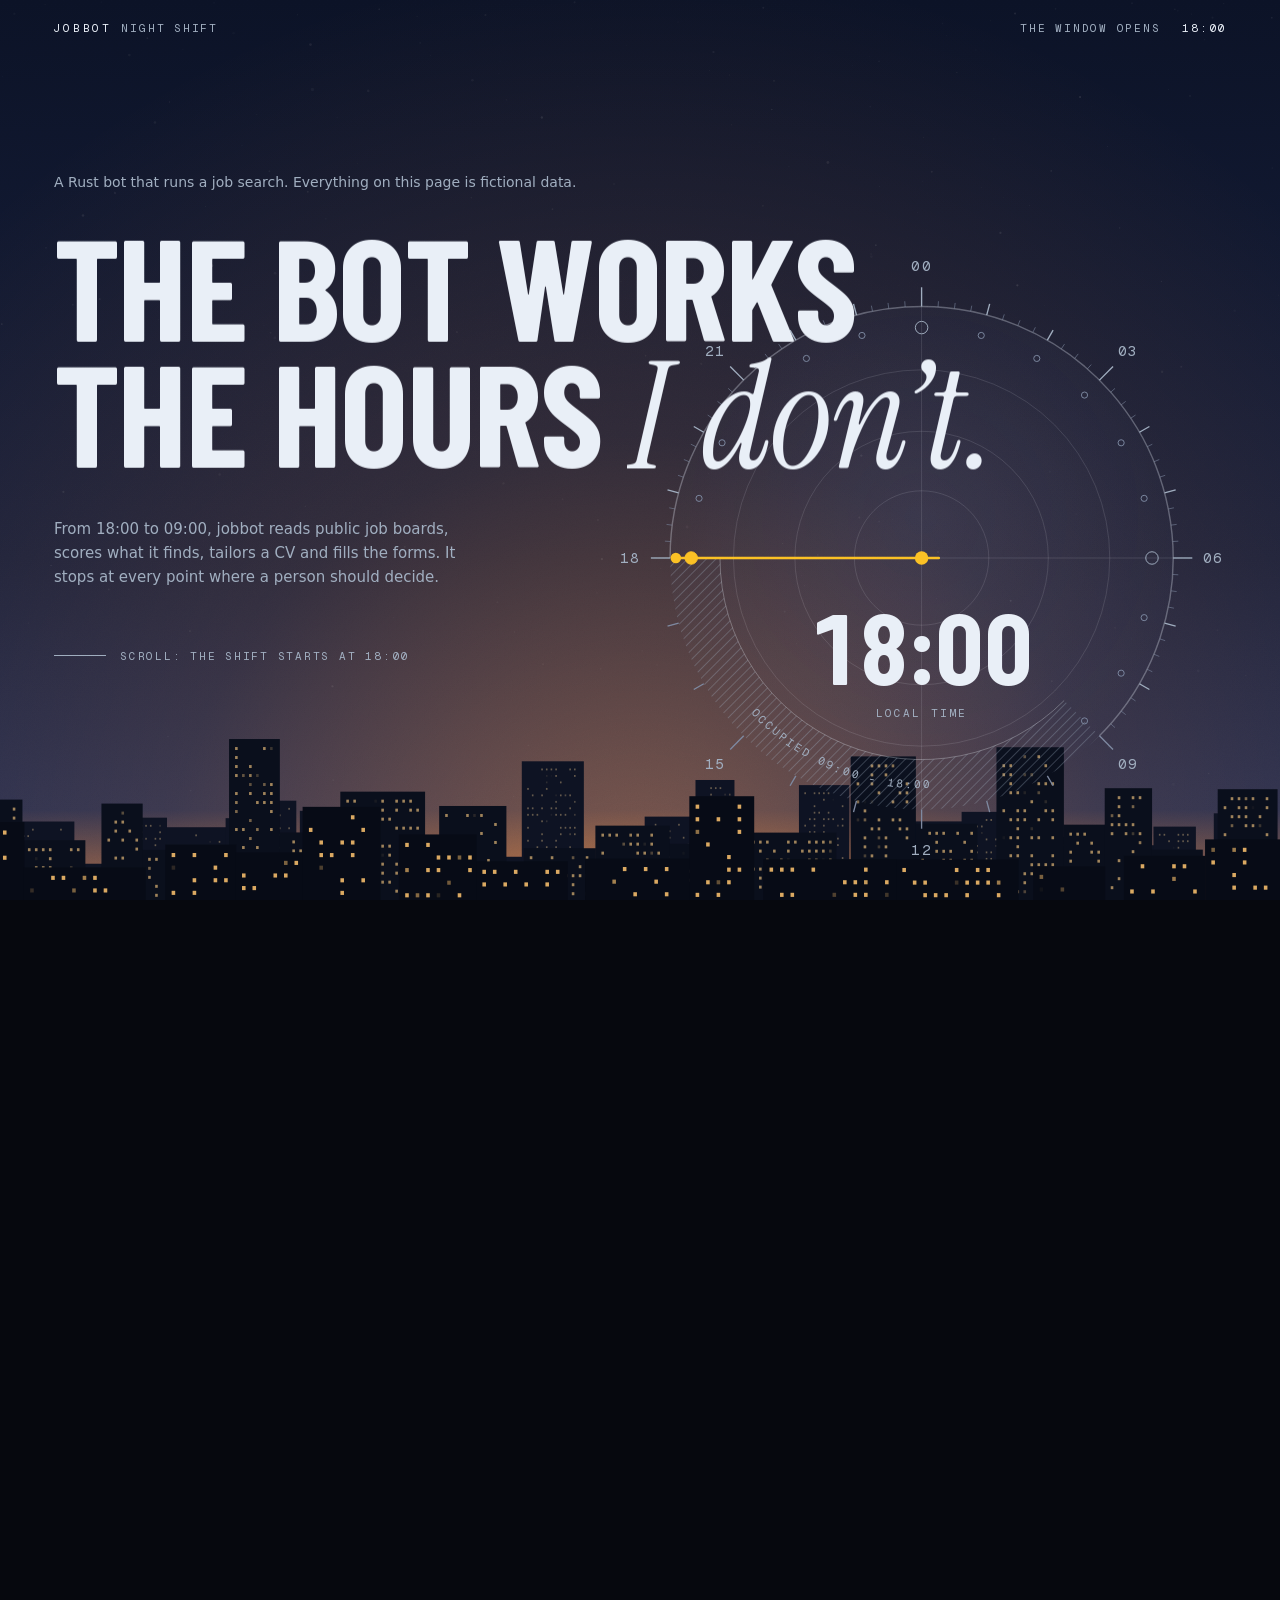
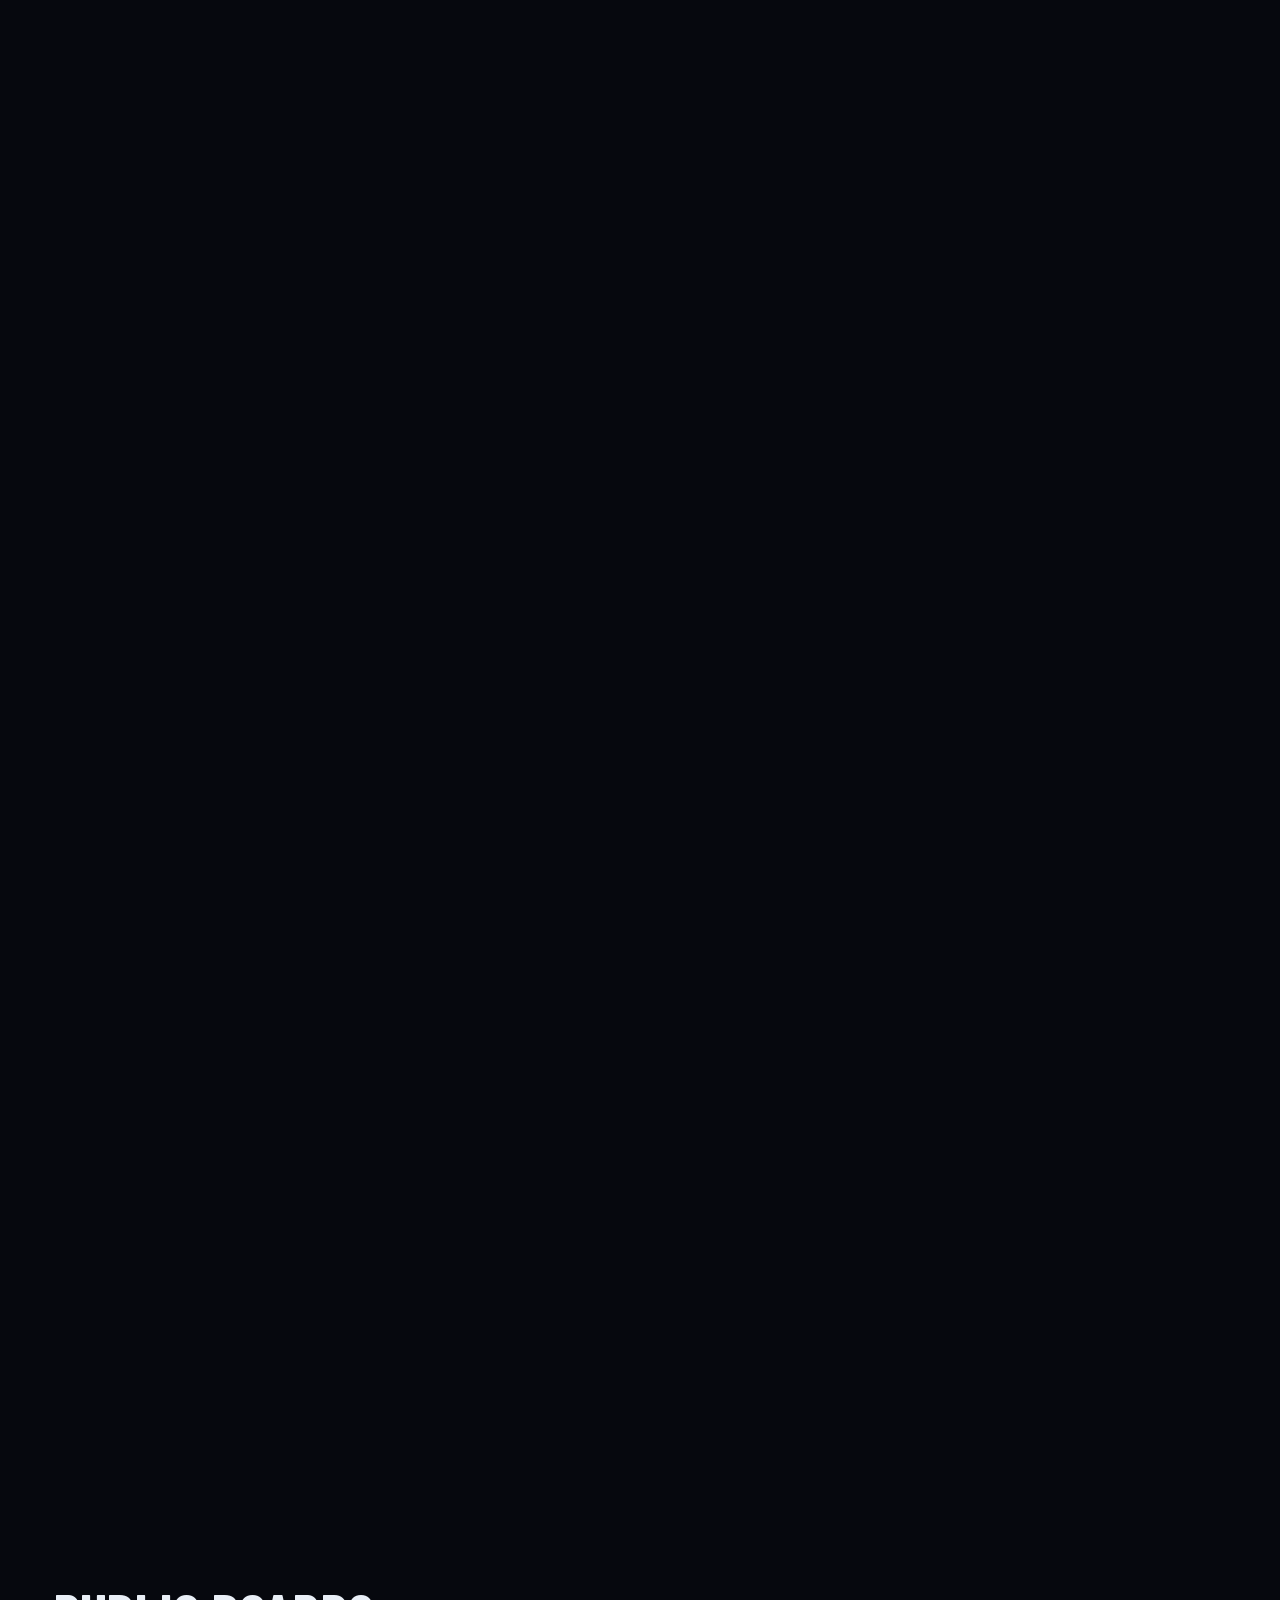
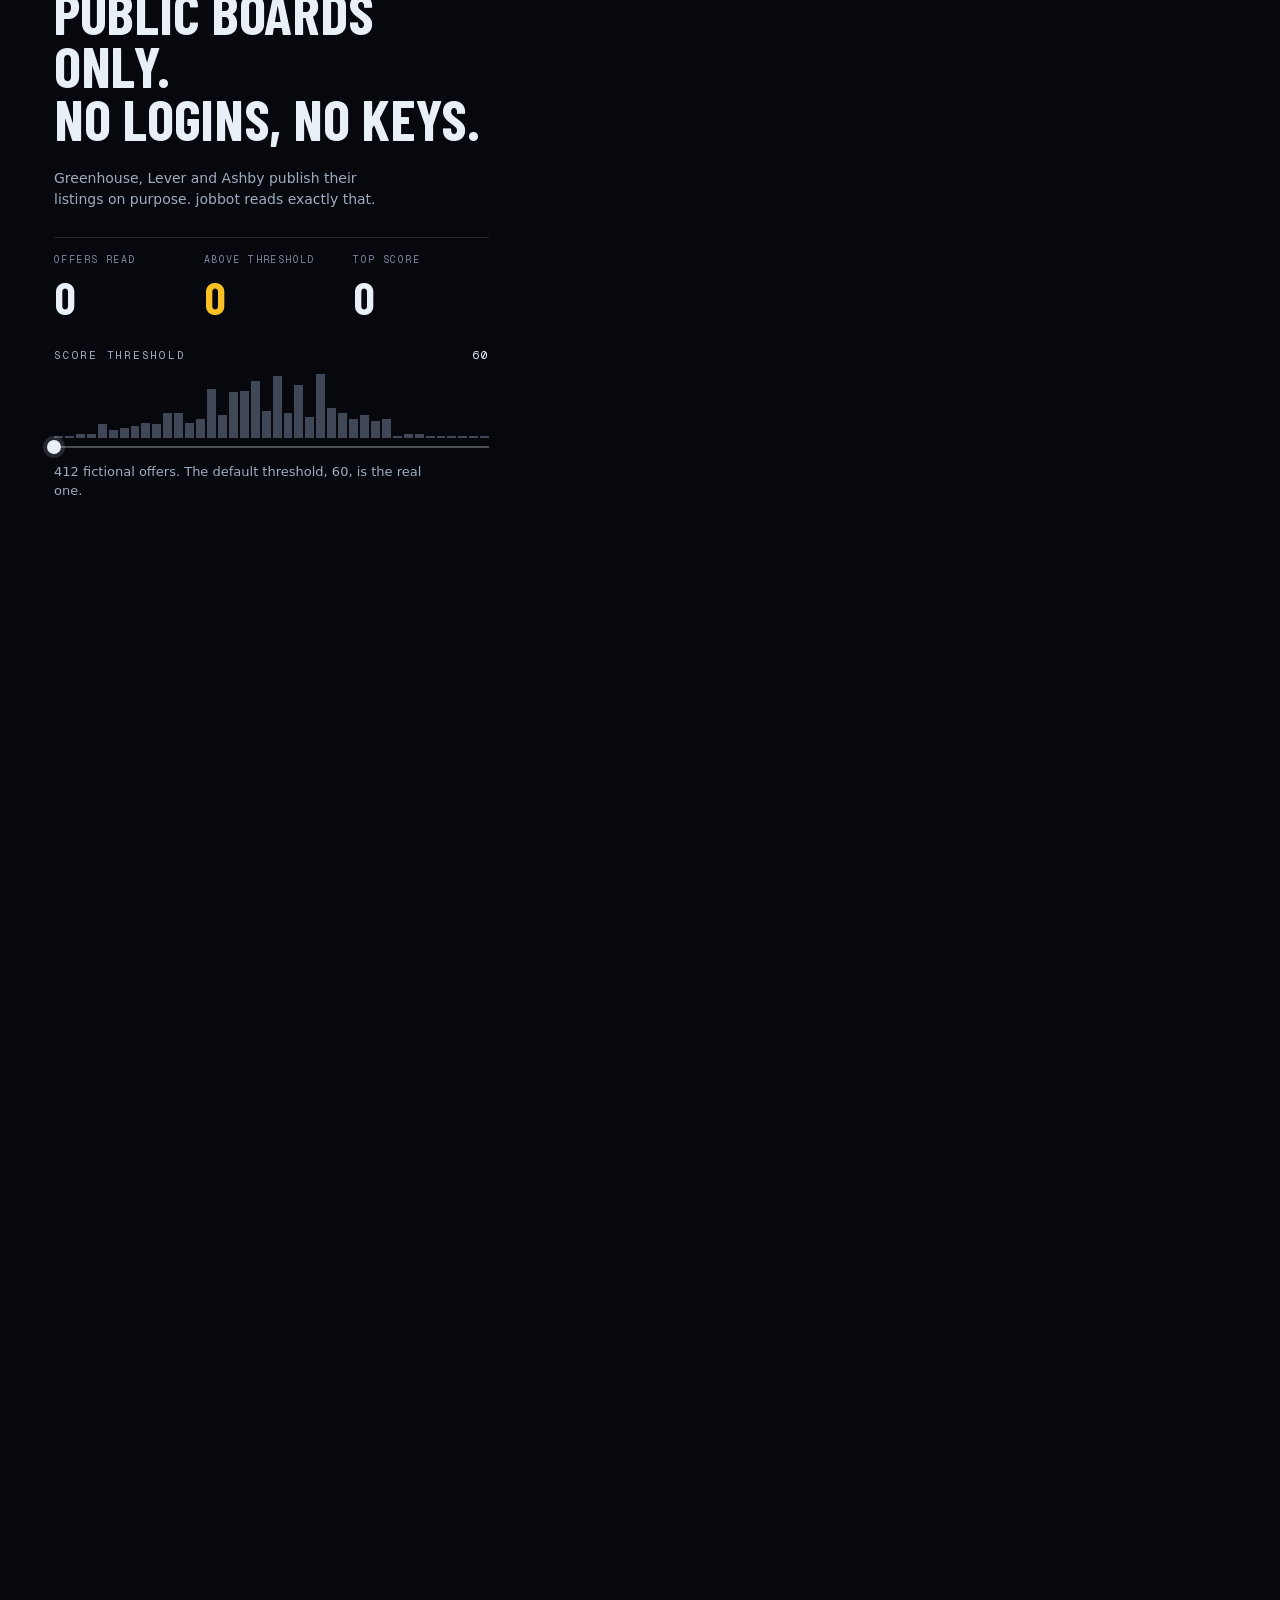
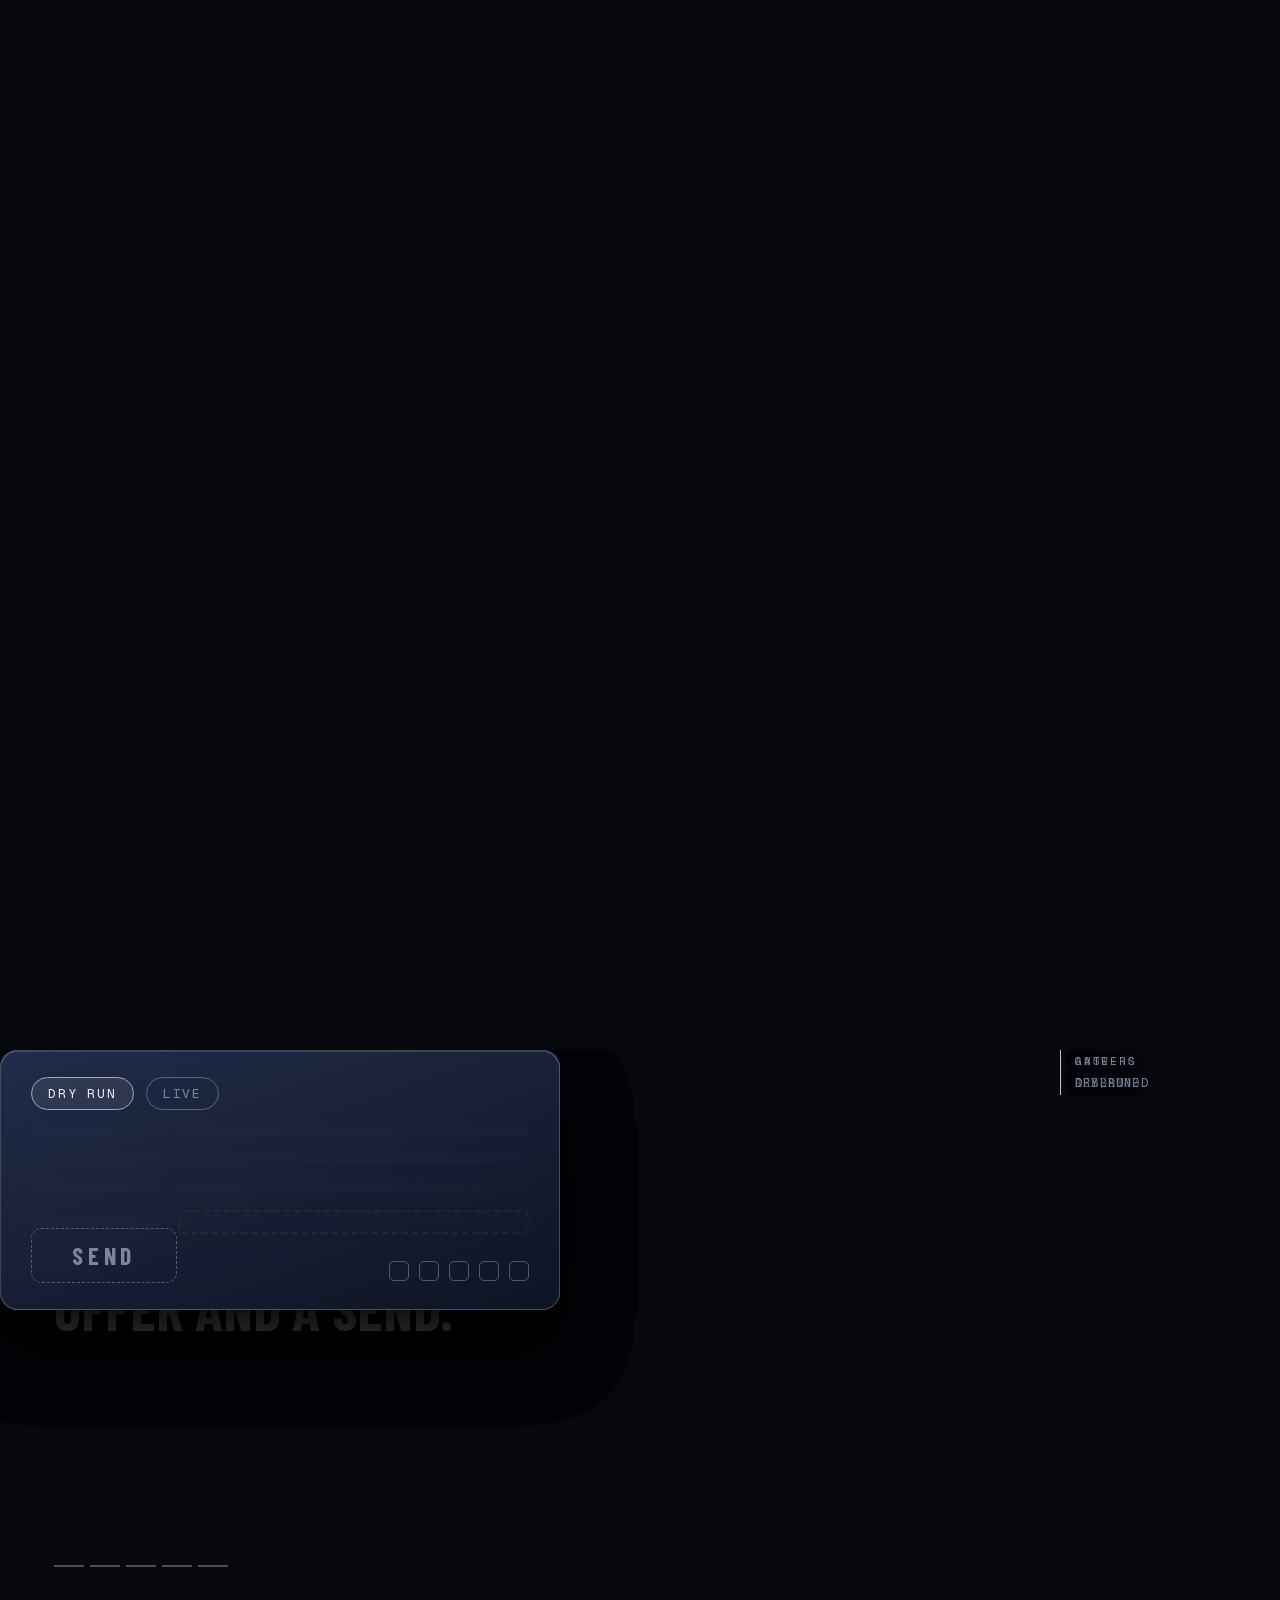
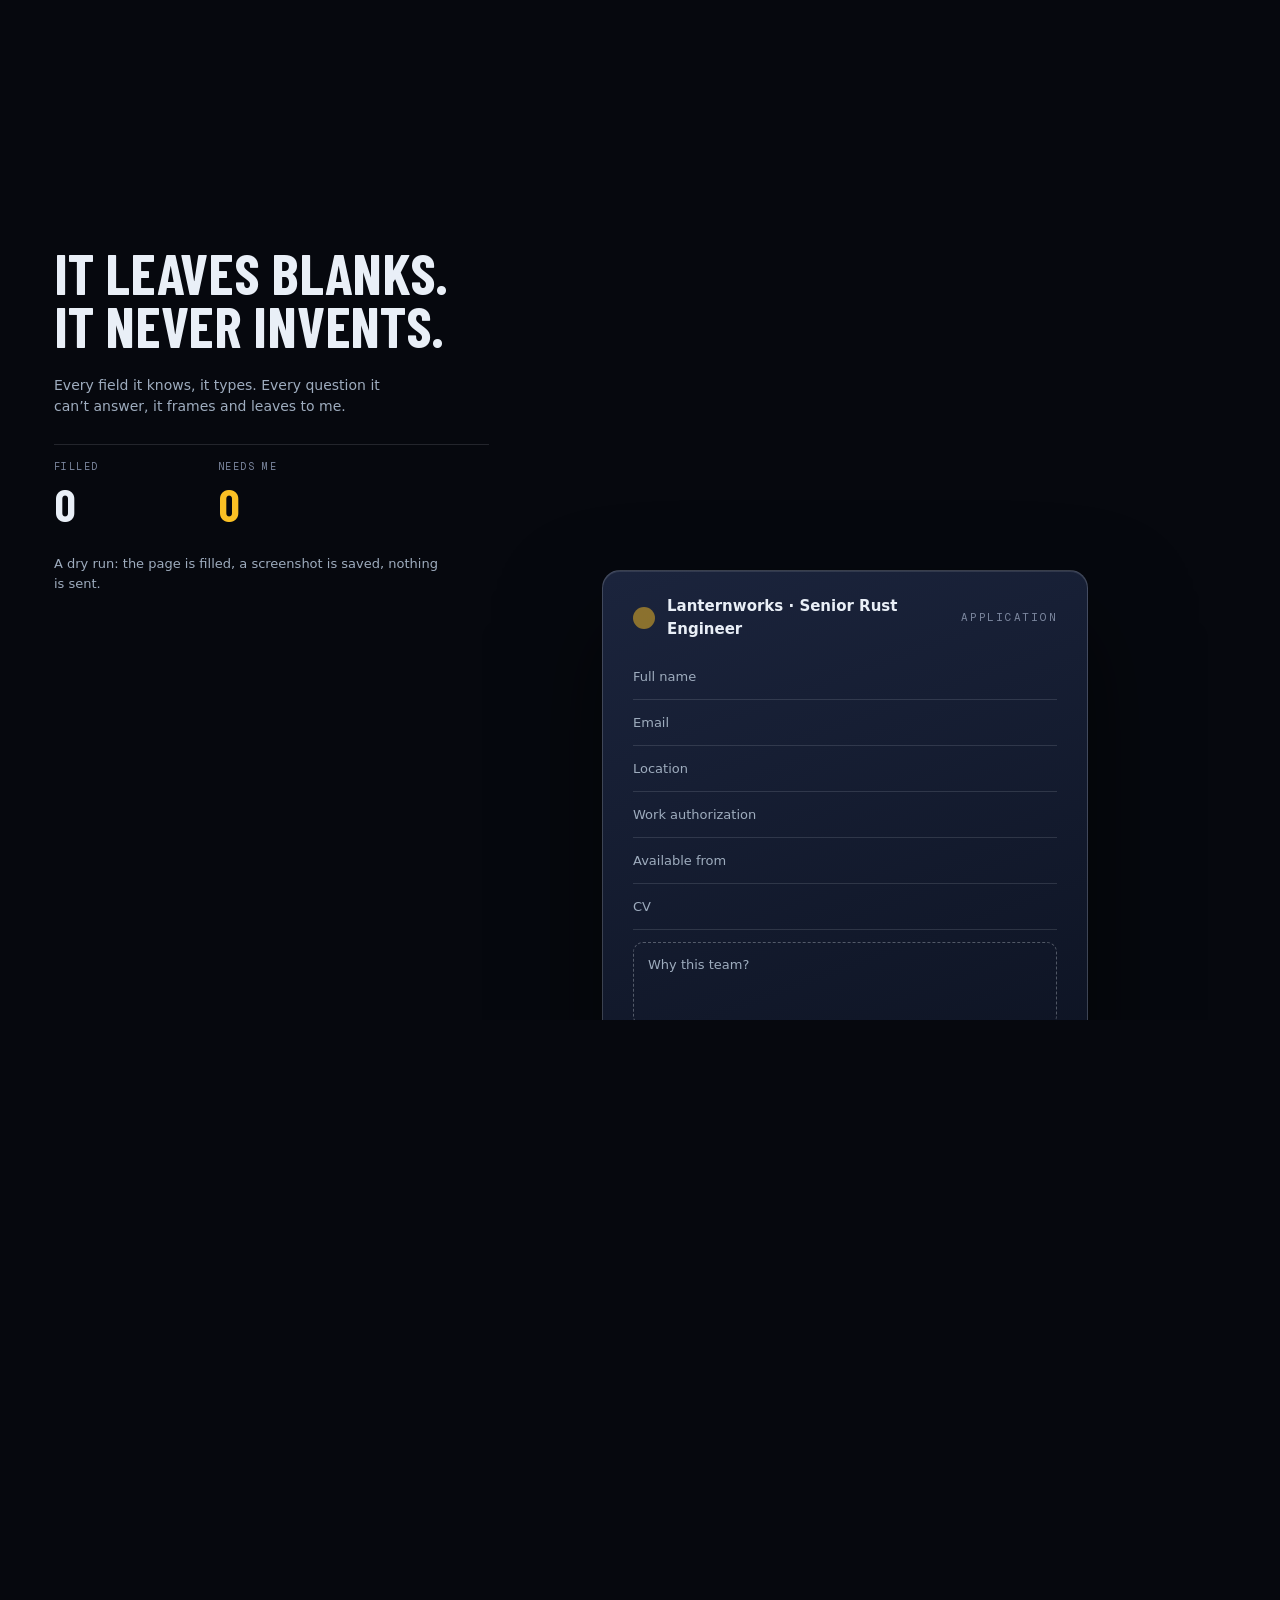
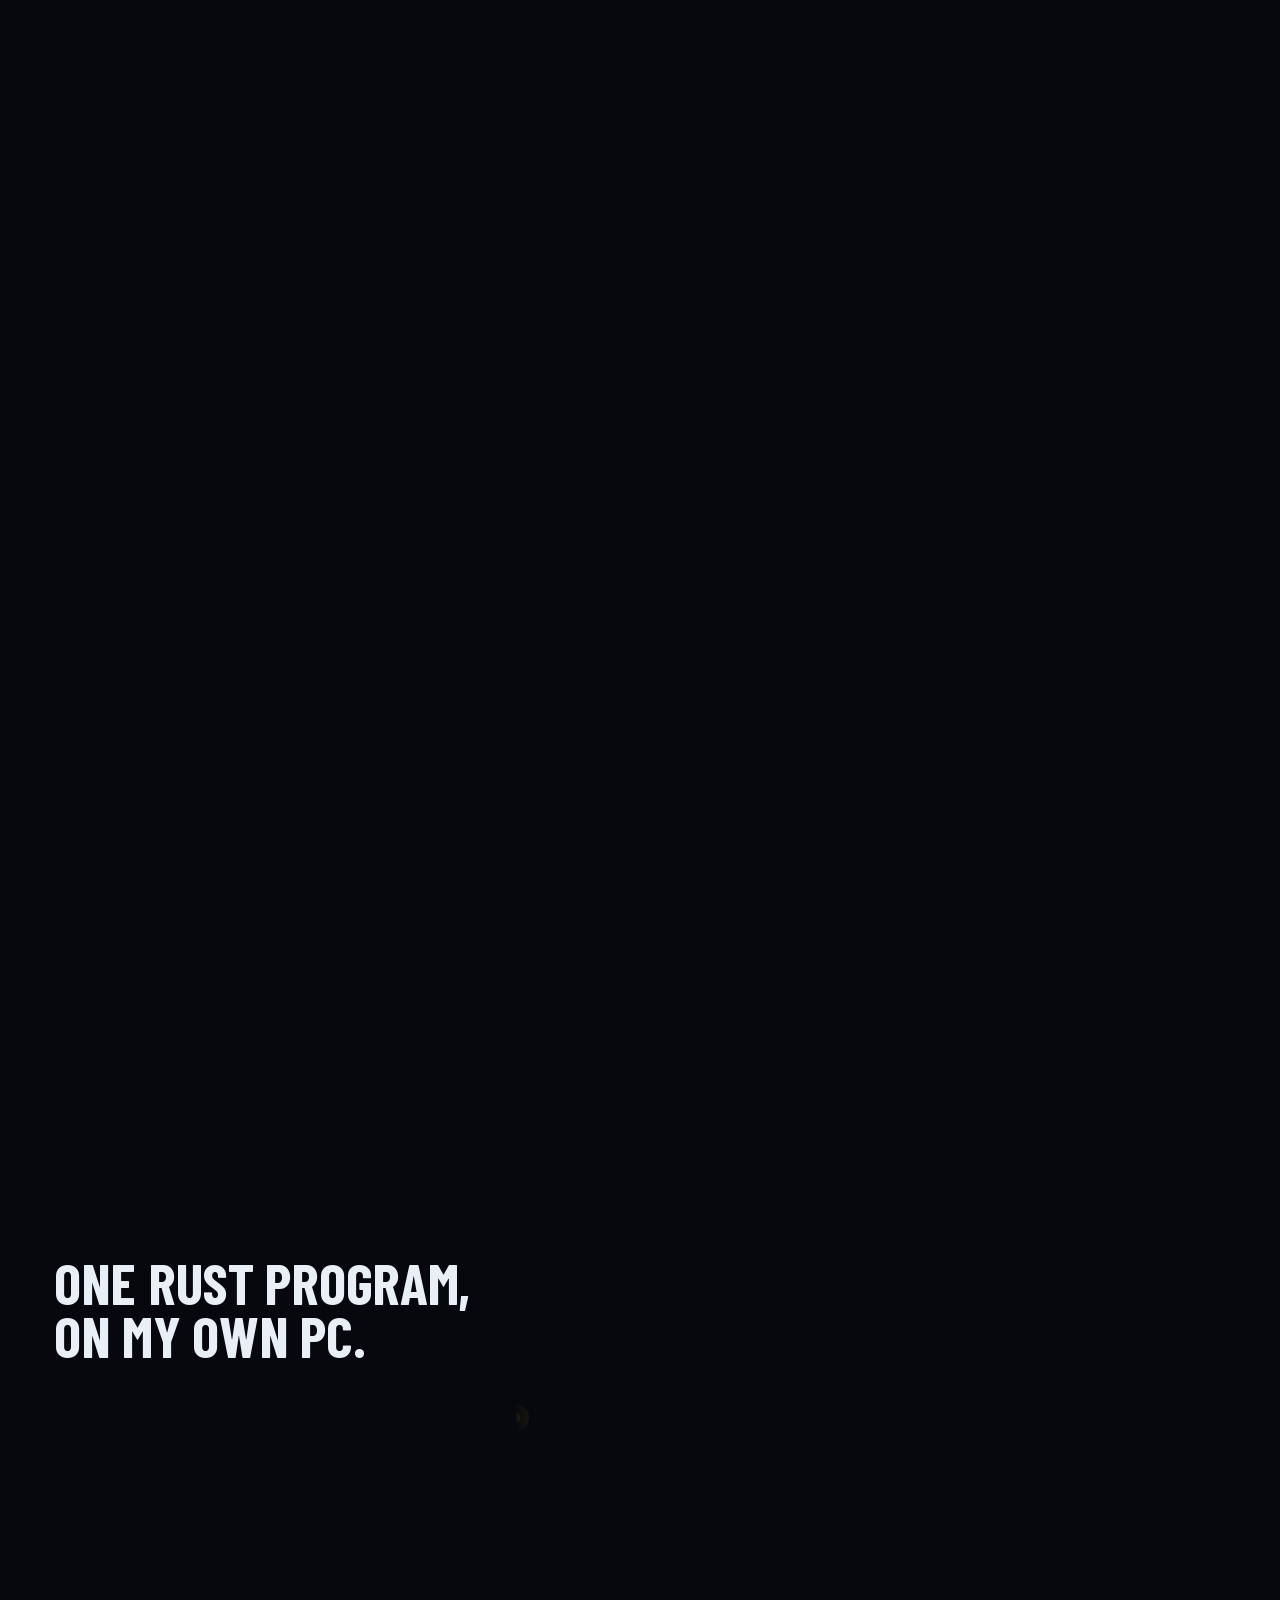
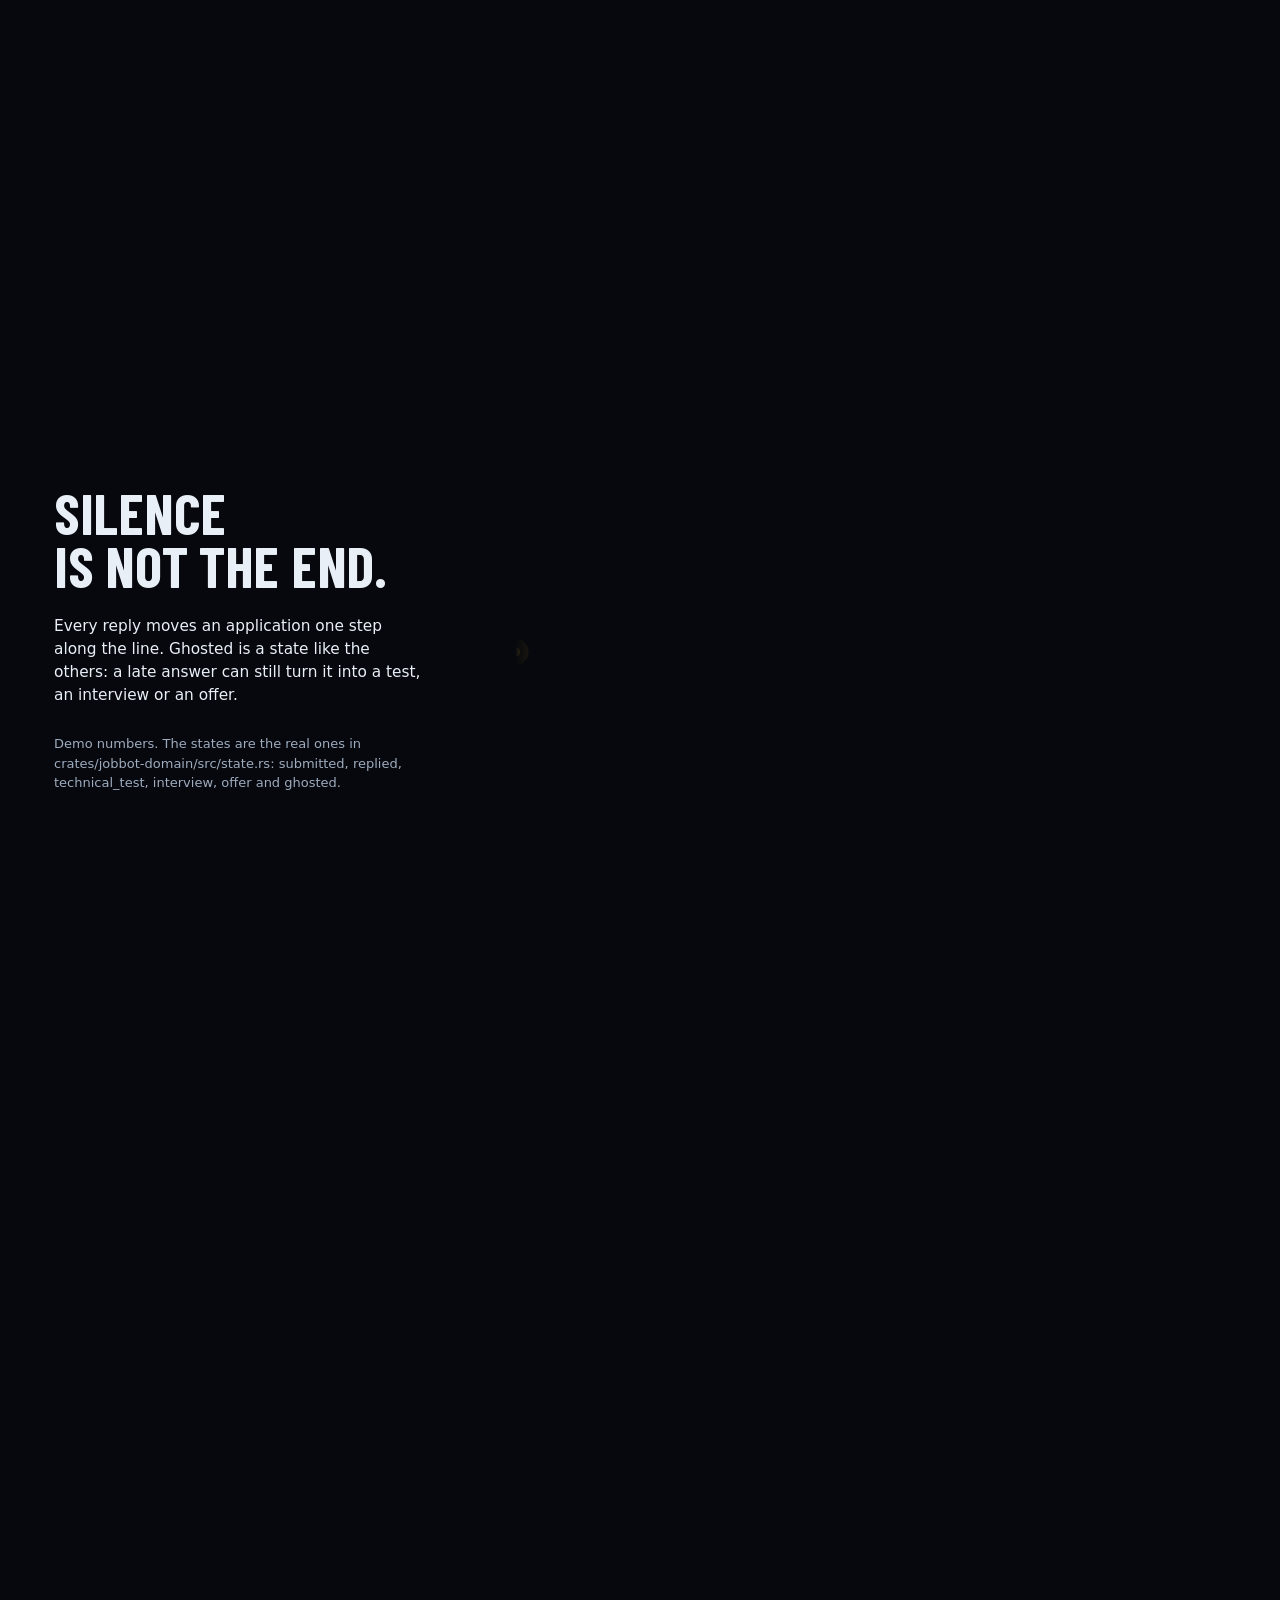
==== site/index.html @ de6b67fd "fix: counts from the public repo, current file pointers, live link, pinned Pages - receipts.py walks" ====
<!doctype html>
<html lang="en">
<head>
<meta charset="utf-8">
<meta name="viewport" content="width=device-width, initial-scale=1">
<title>The Night Shift: a Rust bot that works a job search</title>
<meta name="description" content="jobbot is a Rust program that reads public job boards, scores what it finds, tailors a CV and fills the forms between 18:00 and 09:00, and stops at every point where a person should decide. This page walks through one night. All data shown is fictional.">
<meta http-equiv="Content-Security-Policy" content="default-src 'none'; script-src 'self'; style-src 'self'; img-src 'self' data:; media-src 'self'; frame-src 'self'; font-src 'self'; connect-src 'self'; base-uri 'none'; form-action 'none'">
<meta name="color-scheme" content="dark">
<meta name="theme-color" content="#06080e">
<link rel="icon" href="data:image/svg+xml,%3Csvg xmlns=%27http://www.w3.org/2000/svg%27 viewBox=%270 0 32 32%27%3E%3Ccircle cx=%2716%27 cy=%2716%27 r=%2713%27 fill=%27none%27 stroke=%27%23e8b24a%27 stroke-width=%273%27/%3E%3Cpath d=%27M16 16V6%27 stroke=%27%23e8b24a%27 stroke-width=%273%27 stroke-linecap=%27round%27/%3E%3C/svg%3E">
<link rel="preload" href="assets/fonts/barlow-condensed-700.woff2" as="font" type="font/woff2" crossorigin>
<link rel="preload" href="assets/fonts/instrument-serif-400italic.woff2" as="font" type="font/woff2" crossorigin>
<link rel="preload" href="assets/fonts/geist-mono-400.woff2" as="font" type="font/woff2" crossorigin>
<link rel="stylesheet" href="assets/css/main.css">
<script type="module" src="assets/js/main.js"></script>
</head>
<body>
<a class="skip" href="#main">Skip to content</a>

<canvas id="sky" aria-hidden="true"></canvas>

<!-- fixed layers that travel across the acts: the real panel on a plane, and the dial -->
<div class="rig" aria-hidden="true">
  <div class="plane" id="plane">
    <iframe data-src="demo/index.html?scenario=urgent&amp;theme=dark" title="The real panel running on fictional data" tabindex="-1"></iframe>
    <i class="plane-sheen"></i>
  </div>
</div>
<div class="dial" id="dial" aria-hidden="true"></div>

<div class="grain" aria-hidden="true"></div>

<header class="hud" aria-label="Night shift status">
  <p class="hud-left mono"><b>JOBBOT</b><span>NIGHT SHIFT</span></p>
  <p class="hud-right mono"><button class="hud-try" type="button" data-try>Use the panel</button><span id="act-label"></span><span class="hud-time" id="clock">18:00</span></p>
</header>
<div class="progress" aria-hidden="true"><i id="progress"></i></div>

<main id="main">

  <!-- 01 · 18:00 · the window opens -->
  <section class="act act-1" id="a1" data-scene="hero" data-from="0" data-to="1" data-label="THE WINDOW OPENS" aria-labelledby="h1">
    <div class="stage">
      <div class="a1-copy">
        <p class="kicker">A Rust bot that runs a job search. Everything on this page is fictional data.</p>
        <h1 class="mega" id="h1"><span class="line" data-split>The bot works</span><span class="line"><span data-split>the hours</span> <em class="serif" data-split="word">I don’t.</em></span></h1>
        <p class="lede">From 18:00 to 09:00, jobbot reads public job boards, scores what it finds, tailors a CV and fills the forms. It stops at every point where a person should decide.</p>
        <p class="cue mono"><i></i>SCROLL: THE SHIFT STARTS AT 18:00</p>
      </div>
      <div class="beat">
        <p class="beat-title">This is the real panel.</p>
        <p class="beat-sub">A Rust server renders it. You are looking at its demo build, with fictional data.</p>
      </div>
    </div>
  </section>

  <!-- 02 · 19:00 · read -->
  <section class="act act-2" id="a2" data-scene="read" data-from="1" data-to="4.5" data-label="READ" aria-labelledby="h2">
    <div class="stage">
      <div class="a2-copy">
        <h2 class="h2" id="h2">Public boards only.<br>No logins, no keys.</h2>
        <p class="sub">Greenhouse, Lever and Ashby publish their listings on purpose. jobbot reads exactly that.</p>
        <dl class="stats mono">
          <div><dt>OFFERS READ</dt><dd id="s-read">0</dd></div>
          <div><dt>ABOVE THRESHOLD</dt><dd id="s-pass">0</dd></div>
          <div><dt>TOP SCORE</dt><dd id="s-top">0</dd></div>
        </dl>
        <div class="slider" aria-hidden="true">
          <p class="slider-head mono"><span>SCORE THRESHOLD</span><b id="s-th">60</b></p>
          <div class="hist"></div>
          <div class="slider-track"><i class="slider-fill"></i><i class="knob"></i></div>
        </div>
        <p class="note">412 fictional offers. The default threshold, 60, is the real one.</p>
      </div>
    </div>
  </section>

  <!-- 03 · 22:30 · decide -->
  <section class="act act-3" id="a3" data-scene="layers" data-from="4.5" data-to="8.233" data-label="DECIDE" aria-labelledby="h3">
    <div class="stage">
      <div class="a3-copy">
        <h2 class="h2" id="h3">Five layers between an offer and a send.</h2>
        <ol class="steps">
          <li><b class="mono">POSTING</b><p>A public listing, read from the board’s own feed. Duplicates and excluded companies are dropped first.</p></li>
          <li><b class="mono">SCORE</b><p>One number from six weighted factors: fit 30, stability 20, pay 15, learning 15, interview style 10, other 10. Below 60 the offer stays out of the queue.</p></li>
          <li><b class="mono">CV</b><p>My master CV is reordered for the posting and gets one added sentence. It can only use skills already on it.</p></li>
          <li><b class="mono">ANSWERS</b><p>Known answers come from a file I wrote. A question with no answer is left blank, never guessed.</p></li>
          <li><b class="mono">GATE</b><p>Every send is a dry run until I approve it. Live mode sends only what is approved.</p></li>
        </ol>
        <div class="pips" aria-hidden="true"><i></i><i></i><i></i><i></i><i></i></div>
      </div>
      <div class="stack" aria-hidden="true">
        <div class="layers">
          <div class="plate p-post"><div class="pl-head"><i class="dot"></i><u class="w40"></u><u class="w20 faint"></u></div><u class="ln w90"></u><u class="ln w78"></u><u class="ln w84"></u><u class="ln w60"></u><div class="chips"><i>REMOTE</i><i>US$ RANGE</i><i>RUST</i></div></div>
          <div class="plate p-score"><div class="ring-wrap"><svg class="ring" viewBox="0 0 120 120"><circle class="ring-bg" cx="60" cy="60" r="50"/><circle class="ring-fg" cx="60" cy="60" r="50"/></svg><b class="big" id="sc-num">0</b></div><div class="bars"><i></i><i></i><i></i><i></i><i></i><i></i></div></div>
          <div class="plate p-cv"><div class="cv-col"><u class="ln w60"></u><div class="chips"><i>A</i><i>B</i><i>C</i><i>D</i><i>E</i></div><u class="ln w84"></u></div><span class="cv-arrow"></span><div class="cv-col"><u class="ln w60"></u><div class="chips"><i class="hit">C</i><i class="hit">A</i><i>B</i><i>D</i><i>E</i></div><u class="ln w84 add"></u></div></div>
          <div class="plate p-ans"><div class="kv"><u class="k"></u><u class="v"></u></div><div class="kv"><u class="k"></u><u class="v"></u></div><div class="kv"><u class="k"></u><u class="v"></u></div><div class="kv gap"><u class="k"></u><u class="v"></u></div></div>
          <div class="plate p-gate"><div class="gate-row"><span class="pill on">DRY RUN</span><span class="pill">LIVE</span></div><div class="gate-btn">SEND</div><div class="gate-count"><i></i><i></i><i></i><i></i><i></i></div></div>
        </div>
      </div>
      <svg class="leaders" aria-hidden="true"><path/><path/><path/><path/><path/></svg>
      <ul class="tags mono" aria-hidden="true">
        <li><b>POSTING</b><span>read</span></li>
        <li><b>SCORE</b><span>92 / 100</span></li>
        <li><b>CV</b><span>reordered</span></li>
        <li><b>ANSWERS</b><span>1 blank</span></li>
        <li><b>GATE</b><span>dry run</span></li>
      </ul>
    </div>
  </section>

  <!-- 04 · 02:14 · fill -->
  <section class="act act-4" id="a4" data-scene="form" data-from="8.233" data-to="10" data-label="FILL" aria-labelledby="h4">
    <div class="stage">
      <div class="a4-copy">
        <h2 class="h2" id="h4">It leaves blanks.<br>It never invents.</h2>
        <p class="sub">Every field it knows, it types. Every question it can’t answer, it frames and leaves to me.</p>
        <dl class="stats mono two">
          <div><dt>FILLED</dt><dd id="f-fill">0</dd></div>
          <div><dt>NEEDS ME</dt><dd id="f-need">0</dd></div>
        </dl>
        <p class="note">A dry run: the page is filled, a screenshot is saved, nothing is sent.</p>
      </div>
      <div class="form" aria-hidden="true">
        <div class="form-head"><i class="dot"></i><span>Lanternworks · Senior Rust Engineer</span><em class="mono">APPLICATION</em></div>
        <div class="fld" data-text="Mateo Vidal"><label>Full name</label><span class="val"></span></div>
        <div class="fld" data-text="mateo.vidal@example.com"><label>Email</label><span class="val"></span></div>
        <div class="fld" data-text="Remote, Latin America"><label>Location</label><span class="val"></span></div>
        <div class="fld" data-text="Contractor (B2B)"><label>Work authorization</label><span class="val"></span></div>
        <div class="fld" data-text="In two weeks"><label>Available from</label><span class="val"></span></div>
        <div class="fld file" data-text="cv-tailored.pdf"><label>CV</label><span class="val"></span></div>
        <div class="fld blank tall"><label>Why this team?</label><b class="flag mono">NEEDS YOU</b></div>
        <div class="fld blank"><label>Open to an on-call rotation?</label><span class="opts"><span><i></i>Yes</span><span><i></i>No</span></span><b class="flag mono">NEEDS YOU</b></div>
        <div class="stamp">NEEDS YOU</div>
      </div>
    </div>
  </section>

  <!-- 05 · 04:00 · machine room -->
  <section class="act act-5" id="a5" data-scene="machine" data-from="10" data-to="13" data-label="MACHINE ROOM" aria-labelledby="h5">
    <div class="stage">
      <div class="a5-copy">
        <h2 class="h2" id="h5">One Rust program,<br>on my own PC.</h2>
        <div class="caps">
          <p class="cap">A scheduled task wakes it outside my work hours. It follows one chain of modules, and a person is the last link.</p>
          <p class="cap">Under the chain: a clock that knows my calendar, a SQLite file that remembers every state, and the server behind the panel you saw.</p>
        </div>
        <dl class="stats mono">
          <div><dt>LINES OF RUST</dt><dd id="r-lines">0</dd></div>
          <div><dt>OFFLINE TESTS</dt><dd id="r-tests">0</dd></div>
          <div><dt>DEPENDENCIES</dt><dd id="r-deps">0</dd></div>
        </dl>
        <p class="note" id="r-note">Counted by scripts/receipts.py: #[test] attributes in src/, tests/ and crates/ that run offline, not a test run.</p>
      </div>
      <div class="arch">
        <svg viewBox="0 0 880 440" role="img" aria-label="Architecture: public boards feed discovery, scoring and CV tailoring; then form filling, a gate, a handoff and a person. Under the chain sit a work-hours window, a SQLite tracker and the panel server.">
          <g class="wires" fill="none">
            <path class="wire" pathLength="1" d="M170 72H235"/>
            <path class="wire" pathLength="1" d="M405 72H470"/>
            <path class="wire" pathLength="1" d="M640 72H705"/>
            <path class="wire" pathLength="1" d="M790 104V150H85V196"/>
            <path class="wire" pathLength="1" d="M170 228H235"/>
            <path class="wire" pathLength="1" d="M405 228H470"/>
            <path class="wire" pathLength="1" d="M640 228H705"/>
            <path class="wire under" pathLength="1" d="M85 260V300H790V260M320 260V300M555 260V300M135 300V360M440 300V360M742 300V360"/>
          </g>
          <g class="node "><rect x="0" y="40" width="170" height="64" rx="10"/><text class="n-name" x="16" y="67">boards</text><text class="n-sub" x="16" y="88">public job feeds</text></g>
          <g class="node "><rect x="235" y="40" width="170" height="64" rx="10"/><text class="n-name" x="251" y="67">discovery.rs</text><text class="n-sub" x="251" y="88">dedupe, exclusions</text></g>
          <g class="node "><rect x="470" y="40" width="170" height="64" rx="10"/><text class="n-name" x="486" y="67">scoring.rs</text><text class="n-sub" x="486" y="88">6 factors, 0 to 100</text></g>
          <g class="node "><rect x="705" y="40" width="170" height="64" rx="10"/><text class="n-name" x="721" y="67">cv.rs</text><text class="n-sub" x="721" y="88">never adds a skill</text></g>
          <g class="node "><rect x="0" y="196" width="170" height="64" rx="10"/><text class="n-name" x="16" y="223">form.rs</text><text class="n-sub" x="16" y="244">Playwright fills</text></g>
          <g class="node "><rect x="235" y="196" width="170" height="64" rx="10"/><text class="n-name" x="251" y="223">gate.rs</text><text class="n-sub" x="251" y="244">every check first</text></g>
          <g class="node "><rect x="470" y="196" width="170" height="64" rx="10"/><text class="n-name" x="486" y="223">handoff.rs</text><text class="n-sub" x="486" y="244">fills, never sends</text></g>
          <g class="node human"><rect x="705" y="196" width="170" height="64" rx="10"/><text class="n-name" x="721" y="223">a person</text><text class="n-sub" x="721" y="244">confirms the send</text></g>
          <g class="node under"><rect x="10" y="360" width="250" height="64" rx="10"/><text class="n-name" x="26" y="387">window.rs</text><text class="n-sub" x="26" y="408">quiet in busy hours</text></g>
          <g class="node under"><rect x="315" y="360" width="250" height="64" rx="10"/><text class="n-name" x="331" y="387">tracker.rs</text><text class="n-sub" x="331" y="408">SQLite, 12 states</text></g>
          <g class="node under"><rect x="617" y="360" width="250" height="64" rx="10"/><text class="n-name" x="633" y="387">panel/</text><text class="n-sub" x="633" y="408">tiny_http, the panel you saw</text></g>
          <g class="token" aria-hidden="true"><circle class="token-halo" r="16"/><circle class="token-dot" r="6"/></g>
        </svg>
      </div>
    </div>
  </section>

  <!-- 06 · 07:00 · follow -->
  <section class="act act-6" id="a6" data-scene="follow" data-from="13" data-to="14.75" data-label="FOLLOW" aria-labelledby="h6">
    <div class="stage">
      <div class="a6-copy">
        <h2 class="h2" id="h6">Silence<br>is not the end.</h2>
        <p class="sub">Every reply moves an application one step along the line. Ghosted is a state like the others: a late answer can still turn it into a test, an interview or an offer.</p>
        <p class="note">Demo numbers. The states are the real ones in crates/jobbot-domain/src/state.rs: submitted, replied, technical_test, interview, offer and ghosted.</p>
      </div>
      <div class="arch a6-viz">
        <svg viewBox="0 0 900 440" role="img" aria-label="Funnel of 38 applications narrowing to 1 offer across five states, with a ghosted branch that can rejoin the line later.">
          <defs><clipPath id="bandClip"><rect id="bandRect" x="0" y="0" width="0" height="440"/></clipPath></defs>
          <path class="band" clip-path="url(#bandClip)" d="M50 90 C160 90 140 146 250 146 C360 146 340 161 450 161 C560 161 540 164 650 164 C760 164 740 168 850 168 L850 172 C740 172 760 176 650 176 C540 176 560 179 450 179 C340 179 360 194 250 194 C140 194 160 250 50 250 Z"/>
          <path class="spine" pathLength="1" d="M50 170H850"/>
          <g class="stop"><circle class="stop-ring" cx="50" cy="170" r="9"/><text class="num" x="50" y="52" text-anchor="middle">38</text><text class="state" x="50" y="206" text-anchor="middle">SUBMITTED</text></g>
          <g class="stop"><circle class="stop-ring" cx="250" cy="170" r="9"/><text class="num" x="250" y="52" text-anchor="middle">11</text><text class="state" x="250" y="206" text-anchor="middle">REPLIED</text></g>
          <g class="stop"><circle class="stop-ring" cx="450" cy="170" r="9"/><text class="num" x="450" y="52" text-anchor="middle">4</text><text class="state" x="450" y="206" text-anchor="middle">TEST</text></g>
          <g class="stop"><circle class="stop-ring" cx="650" cy="170" r="9"/><text class="num" x="650" y="52" text-anchor="middle">3</text><text class="state" x="650" y="206" text-anchor="middle">INTERVIEW</text></g>
          <g class="stop"><circle class="stop-ring" cx="850" cy="170" r="9"/><text class="num" x="850" y="52" text-anchor="middle">1</text><text class="state" x="850" y="206" text-anchor="middle">OFFER</text></g>
          <path class="wire ghost-in" pathLength="1" fill="none" d="M50 182C50 300 150 344 272 344"/>
          <g class="node ghost"><rect x="272" y="316" width="170" height="56" rx="10"/><text class="n-name" x="288" y="342">ghosted</text><text class="n-sub" x="288" y="360">still open</text></g>
          <path class="wire ghost-out" pathLength="1" fill="none" d="M442 344C560 344 650 306 650 190"/>
          <path class="ghost-head" d="M650 182L644 196H656Z"/>
          <text class="ghost-label" x="470" y="392">A LATE ANSWER MOVES IT AGAIN</text>
          <g class="token"><circle class="token-halo" r="16"/><circle class="token-dot" r="6"/></g>
        </svg>
      </div>
    </div>
  </section>

  <!-- 07 · 08:45 · approve -->
  <section class="act act-7" id="a7" data-scene="approve" data-from="14.75" data-to="14.917" data-label="APPROVE" aria-labelledby="h7">
    <div class="stage">
      <div class="a7-copy">
        <h2 class="h7" id="h7"><span class="l">The bot proposes.</span><span class="l">I approve the first five.</span></h2>
        <p class="sub">After five approvals it runs by itself, at most 25 a day. Until then, every send is mine.</p>
      </div>
      <div class="a7-card" aria-hidden="true">
        <div class="pc-head"><i class="dot"></i><b>Lanternworks · Senior Rust Engineer</b></div>
        <ul class="pc-lines mono"><li>SCORE 92</li><li>DRY RUN SAVED WITH SCREENSHOT</li><li>2 BLANKS ANSWERED BY ME</li></ul>
        <div class="pc-btn"><span class="lab">APPROVE</span><i class="bar"></i></div>
        <div class="five"><i></i><i></i><i></i><i></i><i></i></div>
        <p class="five-label mono">APPROVED 0 / 5</p>
      </div>
    </div>
  </section>

  <!-- 08 · 09:00 · the window closes -->
  <section class="act act-8" id="a8" data-scene="honest" data-from="14.917" data-to="15" data-label="THE WINDOW CLOSES" aria-labelledby="h8">
    <div class="stage">
      <div class="paper">
        <h2 class="honest" id="h8" aria-label="Honest."></h2>
        <ol class="rules">
          <li><p>It never invents a skill.</p><code>src/cv.rs</code></li>
          <li><p>It leaves a blank before it guesses.</p><code>src/form.rs</code></li>
          <li><p>Nothing goes out without the gate, and never on LinkedIn or Upwork.</p><code>src/gate.rs</code></li>
          <li><p>Where a bot would be flagged, it fills the form and I send it.</p><code>src/handoff.rs</code></li>
          <li><p>It stays quiet in my busy hours.</p><code>crates/jobbot-domain/src/window.rs</code></li>
        </ol>
        <div class="paper-end">
          <p class="foot mono">Built with AI assistance. All data on this page is fictional; the counts come from the real code (scripts/receipts.py). The source is on <a href="https://github.com/GonzaloRosas/jobbot">GitHub</a>.</p>
          <button class="cta" type="button" data-try>Use the panel</button>
        </div>
      </div>
    </div>
  </section>
</main>

<!-- the same demo build as the plane, full screen and live: for anyone who wants to click instead of scroll -->
<div class="try" id="try" role="dialog" aria-modal="true" aria-label="The jobbot panel, running on fictional data" inert>
  <div class="try-bar">
    <p class="try-note"><b>jobbot panel</b> Fictional data. Nothing leaves your browser. Try J and K, or press ? for the keys.</p>
    <button class="try-close" type="button">Back to the story <kbd>Esc</kbd></button>
  </div>
  <iframe class="try-frame" title="The jobbot panel, running on fictional data" data-src="demo/index.html?scenario=urgent&amp;theme=dark"></iframe>
</div>
</body>
</html>
---- site/assets/css/main.css ----
/* The Night Shift. One page, one night: the page is the clock.
   The colours are the panel's: its Tinta theme is this night and its Papel theme is the morning on the last
   screen. One blue for ink and structure, amber only for "your turn", green only for confirmed. Same tokens, same story.
   Rules the whole sheet follows (from the study of 25 design reels, see docs/DESIGN.md):
   - one accent (gold = "your turn" / the key datum), everything else is cool neutral on a night with a hue
   - three type voices: condensed display, one italic serif word per headline, mono for instruments
   - one idea per screen, ~30 words at most; motion is tied to scroll or to a data change, never to a timer
   - only transform, opacity and clip-path are animated */

/* The three voices are own files now (OFL 1.1, see assets/fonts/VENDORED.md); the system fonts the piece used before stay behind them in the stacks.
   font-display: block on purpose: 53 KB from the same host, so a short invisible moment beats a visible swap of metrics in a piece this staged.
   Geist Mono is one weight (400): the range 400 700 stops the browser from smearing a fake bold over the labels that ask for 500 or 600. */
@font-face { font-family: "Barlow Condensed"; src: url("../fonts/barlow-condensed-700.woff2") format("woff2"); font-weight: 700; font-style: normal; font-display: block; }
@font-face { font-family: "Instrument Serif"; src: url("../fonts/instrument-serif-400italic.woff2") format("woff2"); font-weight: 400; font-style: italic; font-display: block; }
@font-face { font-family: "Geist Mono"; src: url("../fonts/geist-mono-400.woff2") format("woff2"); font-weight: 400 700; font-style: normal; font-display: block; }

:root {
  --night-0: #06080e;
  --night-1: #0a0e19;
  --night-2: #101626;
  --text: #e9eff7;
  --text-dim: #9eacbe;
  --text-faint: #7b869e;
  --gold: #fbc024;
  --gold-soft: rgba(251, 192, 36, 0.14);
  --mint: #5bf0b8;
  --paper: #edf0f6;
  --paper-ink: #131f35;
  --paper-dim: #4c596c;
  --paper-gold: #704500;
  --line: rgba(233, 239, 247, 0.13);
  --line-strong: rgba(233, 239, 247, 0.3);

  --ease: cubic-bezier(0.23, 1, 0.32, 1);
  --ease-expo: cubic-bezier(0.16, 1, 0.3, 1);

  --display: "Barlow Condensed", "Bahnschrift", "Bahnschrift Condensed", "DIN Condensed", "Arial Narrow", "Roboto Condensed", system-ui, sans-serif;
  --serif: "Instrument Serif", "Iowan Old Style", "Palatino Linotype", Georgia, serif;
  --mono: "Geist Mono", "JetBrains Mono", "Cascadia Mono", "SF Mono", ui-monospace, Consolas, monospace;
  --body: "Segoe UI", system-ui, -apple-system, "Helvetica Neue", Arial, sans-serif;

  --gutter: clamp(20px, 4.2vw, 64px);
}

*, *::before, *::after { box-sizing: border-box; }
html { background: var(--night-0); color: var(--text); -webkit-text-size-adjust: 100%; scroll-behavior: auto; }
body { margin: 0; font-family: var(--body); line-height: 1.5; -webkit-font-smoothing: antialiased; text-rendering: optimizeLegibility; }
main { position: relative; z-index: 10; }
p { margin: 0; }
.mono { font-family: var(--mono); font-size: 11px; letter-spacing: 0.16em; text-transform: uppercase; }
.gold { color: var(--gold); }
.sr, .skip { position: absolute; width: 1px; height: 1px; overflow: hidden; clip-path: inset(50%); white-space: nowrap; }
.skip:focus { width: auto; height: auto; clip-path: none; z-index: 100; top: 12px; left: 12px; padding: 8px 12px; background: var(--text); color: var(--night-0); }
:focus-visible { outline: 2px solid var(--gold); outline-offset: 3px; }

/* ---------- fixed layers ---------- */
#sky { position: fixed; inset: 0; width: 100%; height: 100%; z-index: 0; display: block; }
.grain {
  position: fixed; inset: 0; z-index: 30; pointer-events: none; opacity: 0.09; mix-blend-mode: overlay;
  background-image: url("data:image/svg+xml;utf8,<svg xmlns='http://www.w3.org/2000/svg' width='180' height='180'><filter id='n'><feTurbulence type='fractalNoise' baseFrequency='.85' numOctaves='2' stitchTiles='stitch'/><feColorMatrix values='0 0 0 0 1  0 0 0 0 1  0 0 0 0 1  0 0 0 .55 0'/></filter><rect width='100%' height='100%' filter='url(%23n)'/></svg>");
}

.rig { position: fixed; inset: 0; z-index: 2; pointer-events: none; overflow: hidden; perspective: 1900px; perspective-origin: 50% 36%; }
.plane {
  position: absolute; left: 50%; top: 50%; width: 1920px; height: 1080px; margin: -540px 0 0 -960px;
  transform-origin: 50% 50%; will-change: transform, opacity; opacity: 0; visibility: hidden;
  border-radius: 22px; overflow: hidden; background: #0b1015;
  box-shadow: 0 0 0 1px rgba(255, 255, 255, 0.1), 0 70px 180px rgba(0, 0, 0, 0.7), 0 0 140px rgba(110, 150, 255, 0.12);
}
.plane iframe { width: 100%; height: 100%; border: 0; display: block; background: #0b1015; pointer-events: none; }
.plane-sheen { position: absolute; inset: 0; pointer-events: none; background: linear-gradient(115deg, rgba(255, 255, 255, 0.08) 0%, rgba(255, 255, 255, 0) 30%, rgba(255, 255, 255, 0) 64%, rgba(255, 255, 255, 0.04) 100%); }

.dial { position: fixed; left: 0; top: 0; width: var(--dial, 600px); height: var(--dial, 600px); transform-origin: 0 0; z-index: 3; pointer-events: none; will-change: transform; }
.dial-svg { width: 100%; height: 100%; overflow: visible; display: block; }
.hatch-line { stroke: var(--text-dim); stroke-width: 1.2; opacity: 0.5; }
.hair { fill: none; stroke: var(--line-strong); stroke-width: 1; }
.rail { fill: none; stroke: var(--line-strong); stroke-width: 1.5; }
.rail-lit { fill: none; stroke: var(--text); stroke-width: 3; stroke-linecap: round; }
.sweep { fill: rgba(251, 192, 36, 0.07); }
.tick { stroke: var(--text-faint); stroke-width: 1.4; }
.tick-win { stroke: var(--text-dim); }
.tick-q { stroke-width: 1; opacity: 0.6; }
.dial-num { font: 500 15px var(--mono); fill: var(--text-dim); letter-spacing: 0.08em; }
.dial-micro { font: 500 11.5px var(--mono); fill: var(--text-dim); letter-spacing: 0.2em; }
.dial-micro-dim { fill: var(--text-faint); }
.ring-inner { fill: none; stroke: var(--line); stroke-width: 1; }
.cross { stroke: var(--line); stroke-width: 1; }
.dial-time { font: 700 104px var(--display); font-stretch: 75%; font-variation-settings: "wdth" 75; fill: var(--text); font-variant-numeric: tabular-nums; letter-spacing: -0.01em; }
.run { fill: none; stroke: var(--text-faint); stroke-width: 1; transition: fill 0.4s var(--ease), stroke 0.4s var(--ease); }
.run-big { stroke: var(--text-dim); }
.run-done { fill: var(--text-dim); stroke: var(--text-dim); }
.run-now { fill: var(--gold); stroke: var(--gold); }
.hand-line { stroke: var(--gold); stroke-width: 2.5; stroke-linecap: round; }
.hand-tip, .hub { fill: var(--gold); }
.dial .dial-time, .dial .dial-micro, .dial .dial-num { transition: opacity 0.35s var(--ease); }
/* docked: the dial is a small clock in the corner, so strokes are thickened to survive the scale-down */
.dial.is-docked .dial-time, .dial.is-docked .ring-inner, .dial.is-docked .cross, .dial.is-docked .dial-micro, .dial.is-docked .dial-num, .dial.is-docked .run, .dial.is-docked .tick-q { opacity: 0; }
.dial.is-docked .tick { stroke-width: 7; }
.dial.is-docked .rail { stroke-width: 8; }
.dial.is-docked .rail-lit { stroke-width: 16; }
.dial.is-docked .hand-line { stroke-width: 13; }
.dial.is-docked .hand-tip { r: 24px; }
.dial.is-docked .hub { r: 28px; }
.dial.is-docked .busy { fill: rgba(233, 239, 247, 0.12); }
.dial.is-docked .hair { stroke-width: 6; }

/* ---------- HUD ---------- */
.hud { position: fixed; top: 0; left: 0; right: 0; height: 56px; z-index: 20; display: flex; align-items: center; justify-content: space-between; padding: 0 var(--gutter); pointer-events: none; }
.hud-left b { font-weight: 700; letter-spacing: 0.24em; margin-right: 0.9em; }
.hud-left span { color: var(--text-dim); }
.hud-left .gold { color: var(--gold); }
.hud-right { display: flex; align-items: center; gap: 22px; color: var(--text-dim); }
.hud-time { color: var(--text); font-variant-numeric: tabular-nums; min-width: 5ch; text-align: right; }
.progress { position: fixed; left: 0; right: 0; bottom: 0; height: 2px; z-index: 20; pointer-events: none; }
.progress i { display: block; height: 100%; background: var(--gold); transform-origin: 0 50%; transform: scaleX(0); }

/* ---------- acts ---------- */
.act { position: relative; }
.stage { position: sticky; top: 0; height: 100vh; height: 100svh; overflow: hidden; }
.act-1 { height: 340vh; }
.act-2 { height: 440vh; }
.act-3 { height: 560vh; }
.act-4 { height: 420vh; }
.act-5 { height: 400vh; }
.act-6 { height: 380vh; }
.act-7 { height: 320vh; }
.act-8 { height: 460vh; }
/* acts 3-8 overlap the previous one by a full screen plus a 30vh crossfade, so the pinned stages hand over
   without an empty scroll gap (act 1 to 2 stays flush: the panel and dial rig is keyed to that boundary) */
.act-3, .act-4, .act-5, .act-6, .act-7, .act-8 { margin-top: -130vh; }

/* act 01: the window opens */
.a1-copy { position: absolute; left: var(--gutter); right: var(--gutter); top: clamp(104px, 19vh, 210px); will-change: transform, opacity; }
.kicker { color: var(--text-dim); max-width: 60ch; line-height: 1.6; margin-bottom: 3.2vh; font-size: clamp(14px, 1.05vw, 17px); }
.mega {
  font-family: var(--display); font-weight: 700; font-stretch: 75%; font-variation-settings: "wdth" 75;
  text-transform: uppercase; font-size: clamp(54px, 11.2vw, 230px); line-height: 0.88; letter-spacing: -0.012em; margin: 0;
}
.mega .line { display: block; }
.serif { font-family: var(--serif); font-style: italic; font-weight: 400; font-stretch: 100%; font-variation-settings: normal; text-transform: none; letter-spacing: -0.01em; word-spacing: 0.08em; }
.mega .serif { font-size: 1.04em; line-height: 0.8; }
.lede { max-width: 44ch; margin-top: 4.4vh; color: var(--text-dim); font-size: clamp(15px, 1.15vw, 18px); line-height: 1.6; }
.cue { margin-top: 6.5vh; display: flex; align-items: center; gap: 14px; color: var(--text-dim); }
.cue i { display: block; width: 52px; height: 1px; background: var(--text-dim); transform-origin: 0 50%; animation: cue 2.6s var(--ease) infinite alternate; }
@keyframes cue { from { transform: scaleX(0.25); } to { transform: scaleX(1); } }

/* letter ritual (JS wraps each letter) */
.word { display: inline-block; white-space: nowrap; }
.ch { display: inline-block; overflow: hidden; vertical-align: bottom; padding: 0.06em 0.02em 0.1em; margin: -0.06em -0.02em -0.1em; }
.ch i { display: inline-block; font-style: inherit; animation: rise 0.8s var(--ease-expo) both; }
@keyframes rise { from { transform: translateY(112%); } to { transform: none; } }

/* Type voices: condensed caps and mono are the machine; the italic serif is only ever Gonza speaking. */
/* the beat while the panel rises */
.beat { position: absolute; left: var(--gutter); top: clamp(96px, 16vh, 170px); width: min(34vw, 520px); opacity: 0; will-change: transform, opacity; }
.beat-title { font-family: var(--display); font-weight: 700; font-stretch: 75%; font-variation-settings: "wdth" 75; text-transform: uppercase; font-size: clamp(34px, 4.6vw, 84px); line-height: 0.92; margin-bottom: 2.4vh; }
.beat-title .serif { font-size: 1.05em; }
.beat-sub { color: var(--text-dim); line-height: 1.6; max-width: 40ch; font-size: clamp(14px, 1.05vw, 17px); }

/* act 02: read */
.a2-copy { position: absolute; left: var(--gutter); top: clamp(92px, 14vh, 150px); width: min(34vw, 520px); will-change: transform, opacity; }
.eyebrow { color: var(--text-dim); margin-bottom: 3vh; }
.h2 {
  font-family: var(--display); font-weight: 700; font-stretch: 75%; font-variation-settings: "wdth" 75; text-transform: uppercase;
  font-size: clamp(34px, 4.5vw, 84px); line-height: 0.92; letter-spacing: -0.005em; margin: 0 0 2.6vh;
}
.h2 .serif { font-size: 1.05em; }
.sub { color: var(--text-dim); max-width: 38ch; margin-bottom: 3vh; font-size: clamp(14px, 1.05vw, 17px); line-height: 1.5; }
.stats { display: grid; grid-template-columns: repeat(3, 1fr); gap: 14px; margin: 0 0 3vh; padding-top: 14px; border-top: 1px solid var(--line); }
.stats div { min-width: 0; }
.stats dt { color: var(--text-faint); font-size: 10px; letter-spacing: 0.14em; }
.stats dd { margin: 8px 0 0; font-family: var(--display); font-weight: 700; font-size: clamp(32px, 3.5vw, 60px); line-height: 1; font-variant-numeric: tabular-nums; letter-spacing: 0; text-transform: none; color: var(--text); }
.stats div:nth-child(2) dd { color: var(--gold); }
.slider-head { display: flex; justify-content: space-between; color: var(--text-dim); margin-bottom: 10px; }
.slider-head b { color: var(--text); font-weight: 600; font-variant-numeric: tabular-nums; }
.hist { display: grid; grid-template-columns: repeat(40, 1fr); gap: 2px; align-items: end; height: 64px; }
.hist i { display: block; height: calc(var(--h) * 100%); min-height: 2px; background: var(--text-faint); opacity: 0.5; }
.hist i.on { background: var(--gold); opacity: 1; }
.slider-track { position: relative; height: 2px; background: var(--line-strong); margin-top: 8px; }
.slider-fill { position: absolute; left: 0; top: 0; width: 100%; height: 100%; background: var(--text-dim); transform-origin: 0 50%; transform: scaleX(0); }
.knob { position: absolute; left: 0; top: 50%; width: 14px; height: 14px; margin: -7px 0 0 -7px; border-radius: 50%; background: var(--text); box-shadow: 0 0 0 4px rgba(233, 239, 247, 0.14); }
.note { color: var(--text-dim); margin-top: 14px; font-size: 13px; line-height: 1.5; max-width: 48ch; }


/* act 03: decide — five glass plates, exploded, with readable labels outside the 3D */
.a3-copy { position: absolute; left: var(--gutter); top: clamp(92px, 14vh, 150px); width: min(32vw, 480px); will-change: transform, opacity; }
.steps { list-style: none; margin: 3.4vh 0 0; padding: 0; position: relative; min-height: 20vh; }
.steps li { position: absolute; left: 0; right: 0; top: 0; opacity: 0; will-change: opacity; }
.steps b { display: block; color: var(--gold); margin-bottom: 12px; }
.steps p { color: var(--text); font-size: clamp(15px, 1.25vw, 20px); line-height: 1.5; max-width: 34ch; }
.pips { display: flex; gap: 6px; margin-top: 2.2vh; }
.pips i { display: block; width: 30px; height: 2px; background: var(--line-strong); }
.pips i.on { background: var(--gold); }

.stack { position: absolute; left: 0; top: 0; width: 560px; height: 260px; perspective: 1700px; transform-origin: 50% 50%; will-change: transform, opacity; }
.layers { position: absolute; inset: 0; transform-style: preserve-3d; }
.plate {
  position: absolute; inset: 0; padding: 26px 30px; display: flex; flex-direction: column; gap: 14px; border-radius: 18px;
  background: linear-gradient(160deg, rgba(34, 44, 72, 0.94), rgba(14, 20, 36, 0.94));
  border: 1px solid rgba(233, 239, 247, 0.2);
  box-shadow: inset 0 1px 0 rgba(255, 255, 255, 0.12), 0 40px 70px rgba(0, 0, 0, 0.45);
  transition: border-color 0.3s var(--ease); will-change: transform, opacity;
}
.plate.is-active { border-color: rgba(251, 192, 36, 0.75); box-shadow: inset 0 1px 0 rgba(255, 255, 255, 0.14), 0 0 46px rgba(251, 192, 36, 0.18), 0 40px 70px rgba(0, 0, 0, 0.45); }
.plate u { display: block; height: 10px; border-radius: 5px; background: rgba(233, 239, 247, 0.16); text-decoration: none; }
.plate .faint { opacity: 0.5; }
.w20 { width: 20%; } .w40 { width: 40%; } .w60 { width: 60%; } .w78 { width: 78%; } .w84 { width: 84%; } .w90 { width: 90%; }
.anc { position: absolute; right: 0; bottom: 0; width: 1px; height: 1px; }
.chips { display: flex; gap: 8px; flex-wrap: wrap; }
.chips i { font: 600 13px var(--mono); letter-spacing: 0.1em; padding: 6px 14px; border-radius: 999px; border: 1px solid var(--line-strong); color: var(--text-dim); font-style: normal; }
.chips i.hit { border-color: var(--gold); color: var(--gold); }

.p-post .pl-head { display: flex; align-items: center; gap: 12px; margin-bottom: 4px; }
.p-post .dot { width: 28px; height: 28px; border-radius: 50%; background: rgba(251, 192, 36, 0.5); }
.p-post .pl-head u { height: 12px; }
.p-post .chips { margin-top: auto; }

.p-score { flex-direction: row; align-items: center; gap: 30px; }
.ring-wrap { position: relative; width: 150px; height: 150px; flex: none; }
.ring { width: 100%; height: 100%; display: block; }
.ring-bg { fill: none; stroke: rgba(233, 239, 247, 0.14); stroke-width: 8; }
.ring-fg { fill: none; stroke: var(--gold); stroke-width: 8; stroke-linecap: round; stroke-dasharray: 314.16; stroke-dashoffset: calc(314.16px * (1 - var(--s, 0))); transform: rotate(-90deg); transform-origin: 60px 60px; }
.big { position: absolute; inset: 0; display: grid; place-items: center; font: 700 58px var(--display); font-stretch: 75%; font-variation-settings: "wdth" 75; font-variant-numeric: tabular-nums; color: var(--text); }
.bars { flex: 1; display: grid; gap: 13px; }
.bars i { display: block; height: 10px; border-radius: 5px; background: var(--text-dim); width: calc(var(--w) * 100%); transform: scaleX(var(--k, 0)); transform-origin: 0 50%; }
/* bar length = the real weight of each factor (fit 30, stability 20, pay 15, learning 15, interview 10, other 10) */
.bars i:nth-child(1) { --w: 1; } .bars i:nth-child(2) { --w: 0.667; } .bars i:nth-child(3) { --w: 0.5; }
.bars i:nth-child(4) { --w: 0.5; } .bars i:nth-child(5) { --w: 0.333; } .bars i:nth-child(6) { --w: 0.333; }
.bars i:nth-child(1) { background: var(--gold); }

.p-cv { flex-direction: row; align-items: center; gap: 18px; }
.cv-col { flex: 1; display: flex; flex-direction: column; gap: 16px; }
.cv-col .chips i { padding: 5px 12px; }
.cv-arrow { position: relative; flex: none; width: 34px; height: 2px; background: var(--gold); }
.cv-arrow::after { content: ""; position: absolute; right: -1px; top: -4px; border-left: 8px solid var(--gold); border-top: 5px solid transparent; border-bottom: 5px solid transparent; }
.plate u.add { background: rgba(251, 192, 36, 0.6); }

.p-ans { justify-content: center; gap: 18px; }
.kv { display: flex; align-items: center; gap: 18px; }
.kv .k { width: 26%; flex: none; }
.kv .v { flex: 1; }
.plate .kv.gap .v { background: none; border: 2px dashed var(--gold); height: 24px; border-radius: 6px; }

.p-gate { }
.gate-row { display: flex; gap: 12px; }
.pill { font: 600 13px var(--mono); letter-spacing: 0.14em; padding: 7px 16px; border-radius: 999px; border: 1px solid var(--line-strong); color: var(--text-faint); }
.pill.on { color: var(--text); border-color: var(--text-dim); background: rgba(233, 239, 247, 0.08); }
.gate-btn { margin-top: auto; align-self: flex-start; padding: 12px 40px; border-radius: 10px; border: 1px dashed var(--line-strong); color: var(--text-faint); font: 700 24px var(--display); font-stretch: 75%; letter-spacing: 0.2em; }
.gate-count { position: absolute; right: 30px; bottom: 28px; display: flex; gap: 10px; }
.gate-count i { display: block; width: 20px; height: 20px; border-radius: 5px; border: 1px solid var(--line-strong); }

.leaders { position: absolute; inset: 0; width: 100%; height: 100%; overflow: visible; pointer-events: none; }
.leaders path { fill: none; stroke: var(--line-strong); stroke-width: 1; }
.leaders path.on { stroke: var(--gold); }
.tags { position: absolute; top: 0; right: var(--gutter); width: clamp(120px, 13vw, 200px); height: 100%; margin: 0; padding: 0; list-style: none; }
.tags li { position: absolute; left: 0; top: 0; display: flex; flex-direction: column; gap: 4px; padding: 3px 0 3px 14px; border-left: 1px solid var(--line-strong); color: var(--text-faint); will-change: transform; }
.tags li.on { border-left-color: var(--gold); }
.tags li { text-shadow: 0 0 10px var(--night-0), 0 0 3px var(--night-0); }
.tags li b { font-weight: 600; letter-spacing: 0.16em; }
.tags li span { font-size: 12px; letter-spacing: 0.1em; }
.tags li.on { color: var(--text); }
.tags li.on span { color: var(--gold); }

html:not(.js) .steps li { position: static; opacity: 1; margin-bottom: 18px; }


/* act 04: fill — a form typed by scroll, two honest blanks */
.a4-copy { position: absolute; left: var(--gutter); top: clamp(92px, 14vh, 150px); width: min(34vw, 520px); will-change: transform, opacity; }
.stats.two { grid-template-columns: repeat(2, minmax(0, 150px)); }
.stats.two div:nth-child(2) dd { color: var(--gold); }
.form {
  position: absolute; left: 47vw; top: 50%; width: min(38vw, 580px); padding: 24px 30px 70px; border-radius: 18px;
  background: linear-gradient(160deg, rgba(30, 40, 66, 0.9), rgba(12, 18, 32, 0.93)); border: 1px solid rgba(233, 239, 247, 0.2);
  box-shadow: 0 50px 100px rgba(0, 0, 0, 0.5), inset 0 1px 0 rgba(255, 255, 255, 0.1); will-change: transform, opacity;
}
.form-head { display: flex; align-items: center; gap: 12px; margin-bottom: 14px; font-weight: 600; font-size: 15px; }
.form-head .dot { width: 22px; height: 22px; border-radius: 50%; background: rgba(251, 192, 36, 0.5); flex: none; }
.form-head em { margin-left: auto; color: var(--text-faint); font-style: normal; }
.fld { position: relative; display: grid; grid-template-columns: 36% 1fr; align-items: center; gap: 14px; min-height: 46px; border-bottom: 1px solid var(--line); }
.fld label { font-size: 13px; color: var(--text-dim); }
.fld .val { font-size: 16px; color: var(--text); min-height: 1.4em; overflow-wrap: anywhere; }
.fld.file .val { font: 500 13px var(--mono); letter-spacing: 0.06em; }
.fld.is-typing .val::after { content: ""; display: inline-block; width: 2px; height: 1.1em; margin-left: 2px; vertical-align: -3px; background: var(--gold); animation: blink 1s steps(1) infinite; }
@keyframes blink { 50% { opacity: 0; } }
.fld.blank { margin-top: 12px; padding: 12px 14px; border: 1.5px dashed var(--line-strong); border-radius: 10px; grid-template-columns: 1fr; gap: 8px; min-height: 0; transition: border-color 0.3s var(--ease), background-color 0.3s var(--ease); }
.fld.blank.tall { min-height: 84px; align-content: start; }
.fld.blank.is-flag { border-color: var(--gold); background-color: rgba(251, 192, 36, 0.06); }
.fld .flag { position: absolute; right: 12px; top: -10px; padding: 3px 9px; border-radius: 4px; background: var(--gold); color: var(--night-0); font-size: 10px; letter-spacing: 0.14em; opacity: 0; transition: opacity 0.3s var(--ease); }
.fld.is-flag .flag { opacity: 1; }
.opts { display: flex; gap: 26px; color: var(--text-dim); font-size: 15px; }
.opts i { display: inline-block; width: 14px; height: 14px; margin-right: 8px; border-radius: 50%; border: 1.5px solid var(--text-faint); vertical-align: -2px; }
.stamp {
  position: absolute; right: -38px; bottom: -34px; padding: 6px 26px 8px; border: 4px solid var(--gold); border-radius: 8px;
  color: var(--gold); background: rgba(6, 8, 14, 0.6); font: 700 clamp(34px, 4.1vw, 74px)/1 var(--display); font-stretch: 75%; letter-spacing: 0.06em; opacity: 0; will-change: transform, opacity; pointer-events: none;
}


/* act 05: machine room — the real module chain, drawn as you scroll, with counted numbers */
.a5-copy { position: absolute; left: var(--gutter); top: clamp(92px, 14vh, 150px); width: min(34vw, 520px); will-change: transform, opacity; }
.caps { position: relative; min-height: 15vh; margin-bottom: 1.4vh; }
.cap { position: absolute; left: 0; right: 0; top: 0; max-width: 38ch; color: var(--text); font-size: clamp(15px, 1.2vw, 19px); line-height: 1.5; opacity: 0; will-change: opacity; }
html:not(.js) .cap { position: static; opacity: 1; margin-bottom: 12px; }
.a5-copy .stats { opacity: 0; }
.a5-copy .note { opacity: 0; }
.arch { position: absolute; left: 44vw; top: 50%; width: min(52vw, 860px); transform: translate3d(0, -50%, 0); will-change: opacity; }
.arch svg { display: block; width: 100%; height: auto; overflow: visible; }
.wire { stroke: var(--text-dim); stroke-width: 1.6; stroke-dasharray: 1; stroke-dashoffset: 1; }
.wire.under { stroke: var(--text-faint); stroke-width: 1.2; }
.node { opacity: 0; }
.node rect { fill: rgba(14, 20, 36, 0.86); stroke: var(--line-strong); stroke-width: 1.2; }
.node.human rect { stroke: var(--gold); stroke-dasharray: 6 5; }
.node.human .n-name { fill: var(--gold); }
.n-name { font: 600 15px var(--mono); fill: var(--text); }
.n-sub { font: 12px var(--mono); fill: var(--text-dim); }
.node.under rect { fill: rgba(10, 14, 25, 0.7); }
.token-halo { fill: rgba(251, 192, 36, 0.2); }
.token-dot { fill: var(--gold); }


/* act 06: follow — a funnel along five real states, and the ghosted branch that can come back */
.a6-copy { position: absolute; left: var(--gutter); top: clamp(92px, 14vh, 150px); width: min(34vw, 500px); will-change: transform, opacity; }
.a6-copy .sub { max-width: 38ch; font-size: clamp(15px, 1.2vw, 19px); color: var(--text); }
.band { fill: rgba(233, 239, 247, 0.09); stroke: var(--line-strong); stroke-width: 1.2; }
.spine { fill: none; stroke: var(--text-faint); stroke-width: 1.2; stroke-dasharray: 1; stroke-dashoffset: 1; }
.stop { opacity: 0; }
.stop-ring { fill: var(--night-1); stroke: var(--text-dim); stroke-width: 2; }
.stop.is-hit .stop-ring { fill: var(--gold); stroke: var(--gold); }
.num { font: 700 56px var(--display); font-stretch: 75%; fill: var(--text); font-variant-numeric: tabular-nums; }
.stop:nth-of-type(1) .num { fill: var(--text-dim); }
.state { font: 600 12.5px var(--mono); letter-spacing: 0.16em; fill: var(--text-dim); }
.node.ghost rect { stroke-dasharray: 6 5; }
.node.ghost .n-name { fill: var(--text-dim); }
.wire.ghost-out { stroke: var(--gold); stroke-dasharray: 1; }
.wire.ghost-in { stroke: var(--text-faint); }
.ghost-head { fill: var(--gold); opacity: 0; }
.ghost-label { font: 600 11.5px var(--mono); letter-spacing: 0.16em; fill: var(--gold); opacity: 0; }


/* act 07: approve — the one place a human speaks (italic serif), and the one place mint appears */
.a7-copy { position: absolute; left: var(--gutter); top: clamp(104px, 18vh, 190px); width: min(52vw, 780px); will-change: transform, opacity; }
.h7 { margin: 0 0 3vh; font-family: var(--serif); font-style: italic; font-weight: 400; font-size: clamp(40px, 6vw, 112px); line-height: 0.96; letter-spacing: -0.01em; word-spacing: 0.08em; }
.h7 .l { display: block; }
.a7-copy .sub { max-width: 36ch; color: var(--text); font-size: clamp(15px, 1.2vw, 19px); }
.a7-card {
  position: absolute; left: 62vw; top: 50%; width: min(32vw, 470px); padding: 24px 28px 26px; border-radius: 18px;
  background: linear-gradient(160deg, rgba(30, 40, 66, 0.9), rgba(12, 18, 32, 0.93)); border: 1px solid rgba(233, 239, 247, 0.2);
  box-shadow: 0 50px 100px rgba(0, 0, 0, 0.5), inset 0 1px 0 rgba(255, 255, 255, 0.1); will-change: transform, opacity;
}
.a7-card.is-sent { border-color: rgba(91, 240, 184, 0.55); }
.pc-head { display: flex; align-items: center; gap: 12px; font-size: 15px; }
.pc-head .dot { width: 22px; height: 22px; border-radius: 50%; background: rgba(251, 192, 36, 0.5); flex: none; }
.pc-lines { list-style: none; margin: 18px 0 20px; padding: 14px 0 0; border-top: 1px solid var(--line); display: grid; gap: 8px; color: var(--text-dim); font-size: 11px; }
.pc-btn { position: relative; overflow: hidden; padding: 15px 10px; border-radius: 12px; border: 1.5px solid var(--gold); background: rgba(251, 192, 36, 0.08); color: var(--gold); text-align: center; font: 700 22px var(--display); font-stretch: 75%; letter-spacing: 0.22em; will-change: transform; }
.pc-btn .bar { position: absolute; left: 0; bottom: 0; width: 100%; height: 3px; background: var(--gold); transform: scaleX(0); transform-origin: 0 50%; }
.pc-btn.is-sent { border-color: var(--mint); background: rgba(91, 240, 184, 0.1); color: var(--mint); }
.five { display: flex; gap: 12px; margin-top: 22px; }
.five i { position: relative; display: block; width: 36px; height: 36px; border-radius: 9px; border: 1px solid var(--line-strong); transform: scale(0.88); transition: transform 0.25s var(--ease), background-color 0.25s var(--ease), border-color 0.25s var(--ease); }
.five i.on { transform: none; background: var(--mint); border-color: var(--mint); }
.five i.on::after { content: ""; position: absolute; left: 12px; top: 6px; width: 8px; height: 15px; border: solid var(--night-0); border-width: 0 3px 3px 0; transform: rotate(40deg); }
.five-label { margin-top: 16px; color: var(--text-dim); }
.five-label.is-done { color: var(--mint); }

/* act 08: the window closes — the one peak: the sun comes up out of the dial and the page turns to paper */
.paper { position: absolute; inset: 0; background: var(--paper); color: var(--paper-ink); clip-path: circle(0px at 90% 10%); padding: clamp(64px, 8vh, 88px) var(--gutter) 24px; display: flex; overflow: hidden; flex-direction: column; will-change: clip-path; }
.honest { margin: 0; font-family: var(--display); font-weight: 700; font-stretch: 75%; font-variation-settings: "wdth" 75; text-transform: uppercase; font-size: clamp(88px, 28.2vw, 560px); line-height: 0.82; letter-spacing: -0.018em; white-space: nowrap; }
.honest .ch { padding-bottom: 0.04em; }
.honest .ch i { animation: none; display: inline-block; will-change: transform; }
.rules { list-style: none; margin: auto 0 0; padding: 0; }
.rules li { display: grid; grid-template-columns: 1fr auto; align-items: baseline; gap: 24px; padding: 13px 0; border-top: 1px solid rgba(19, 31, 53, 0.22); will-change: transform, opacity; }
.rules p { font-size: clamp(17px, 1.7vw, 27px); line-height: 1.25; max-width: 62ch; }
.rules code { font: 600 13px var(--mono); letter-spacing: 0.06em; color: var(--paper-dim); white-space: nowrap; }
.paper-end { visibility: hidden; display: flex; align-items: flex-end; justify-content: space-between; gap: clamp(20px, 4vw, 64px); margin-top: 18px; }
.foot { margin-top: 0; max-width: 100ch; color: var(--paper-dim); font-size: 10.5px; line-height: 1.6; letter-spacing: 0.12em; }
.cta { flex: none; display: inline-flex; align-items: center; gap: 14px; padding: 15px 22px 15px 20px; border: 0; border-radius: 2px; background: var(--paper-ink); color: var(--paper); font: 600 17px/1 var(--body); letter-spacing: 0.01em; cursor: pointer; transition: transform 0.35s var(--ease), background 0.2s; }
.cta::before { content: ""; width: 12px; height: 12px; border-radius: 50%; background: var(--gold); box-shadow: 0 0 0 4px rgba(251, 192, 36, 0.28); transition: transform 0.35s var(--ease); }
.cta:hover { transform: translate3d(0, -2px, 0); background: #000; }
.cta:hover::before { transform: scale(1.35); }
.cta:active { transform: translate3d(0, 0, 0); }
.cta:focus-visible { outline-color: var(--paper-ink); outline-offset: 4px; }

/* "Use the panel": a button in the HUD once the panel has appeared, and a full-screen live copy of it */
.hud-try { pointer-events: auto; font: inherit; letter-spacing: inherit; text-transform: inherit; color: var(--text); background: rgba(6, 8, 14, 0.35); border: 1px solid var(--line-strong); border-radius: 2px; padding: 7px 12px; cursor: pointer; opacity: 0; visibility: hidden; transform: translate3d(0, -4px, 0); transition: opacity 0.4s var(--ease), transform 0.4s var(--ease), color 0.2s, background 0.2s, border-color 0.2s, visibility 0s linear 0.4s; }
.panel-seen .hud-try { opacity: 1; visibility: visible; transform: none; transition-delay: 0s; }
.hud-try:hover { color: var(--night-0); background: var(--gold); border-color: var(--gold); }
.on-paper .hud-try, .paper-rising .hud-try { visibility: hidden; opacity: 0; }
html.try-open { overflow: hidden; }
.try { position: fixed; inset: 0; z-index: 60; display: grid; grid-template-rows: auto 1fr; background: var(--night-1); clip-path: circle(0px at var(--ox, 50%) var(--oy, 50%)); visibility: hidden; transition: clip-path 0.6s var(--ease-expo), visibility 0s linear 0.6s; }
.try.is-open { clip-path: circle(150vmax at var(--ox, 50%) var(--oy, 50%)); visibility: visible; transition: clip-path 0.8s var(--ease-expo), visibility 0s; }
.try.no-anim, .try.no-anim.is-open { transition: none !important; }
/* from the panel of the story: the whole overlay is the panel at the size it had there, and it grows to the window */
.try.from-plane { clip-path: none; transform-origin: 0 0; transform: translate3d(var(--px, 0), var(--py, 0), 0) scale(var(--sx, 1), var(--sy, 1)); opacity: 0;
  transition: transform 0.7s var(--ease-expo), opacity 0.3s 0.12s, visibility 0s linear 0.7s; }
.try.from-plane.is-open { clip-path: none; transform: none; opacity: 1; transition: transform 0.9s cubic-bezier(0.5, 0, 0.1, 1), opacity 0.25s, visibility 0s; }
.try-bar { display: flex; align-items: center; justify-content: space-between; gap: 16px; padding: 10px var(--gutter); border-bottom: 1px solid var(--line); background: var(--night-0); }
.try-note { font-size: 13px; color: var(--text-dim); line-height: 1.4; }
.try-note b { color: var(--text); margin-right: 0.8em; font-weight: 600; }
.try-close { flex: none; display: inline-flex; align-items: center; gap: 10px; font: 600 13px/1 var(--body); color: var(--text); background: none; border: 1px solid var(--line-strong); border-radius: 2px; padding: 9px 12px; cursor: pointer; transition: background 0.2s, color 0.2s, border-color 0.2s; }
.try-close:hover { background: var(--gold); border-color: var(--gold); color: var(--night-0); }
.try-close kbd { font: 600 11px var(--mono); letter-spacing: 0.08em; opacity: 0.7; padding: 2px 5px; border: 1px solid currentColor; border-radius: 2px; }
.try-frame { width: 100%; height: 100%; border: 0; display: block; background: #0b1015; }
.hud-right { transition: opacity 0.3s var(--ease); }
.paper-rising .hud-right { opacity: 0; }
.on-paper .hud-left b, .on-paper .hud-time { color: var(--paper-ink); }
.on-paper .hud-left span, .on-paper .hud-right { color: var(--paper-dim); }

/* ---------- wide screens: acts 5 and 6 ---------- */
/* The two diagrams live in a window to the right of the copy (clear of the HUD and the dial above it and of the city
   below it) and a camera (a viewBox, see camera.js) moves inside it: close on the token first, the whole picture at
   the end. The window's edges fade, so nothing is cut by a hard line. Phones keep their own layout below, and a wide but
   short window (a phone on its side) keeps the plain centred diagram. */
@media (min-width: 761px) and (min-height: 600px) {
  .arch {
    left: calc(var(--gutter) + min(34vw, 520px) + 2vw); right: 0; top: 184px; bottom: 14vh; width: auto; transform: none; overflow: hidden;
    -webkit-mask-image: linear-gradient(90deg, transparent 0, #000 var(--fade, 36px)), linear-gradient(180deg, transparent 0, #000 28px, #000 calc(100% - 28px), transparent 100%);
    -webkit-mask-composite: source-in;
    mask-image: linear-gradient(90deg, transparent 0, #000 var(--fade, 36px)), linear-gradient(180deg, transparent 0, #000 28px, #000 calc(100% - 28px), transparent 100%);
    mask-composite: intersect;
  }
  .arch svg { position: absolute; left: 0; top: 0; width: 100%; height: 100%; overflow: hidden; }
}

/* ---------- narrow screens ---------- */
@media (max-width: 760px) {
  .plane { width: 480px; height: 1040px; margin: -520px 0 0 -240px; }
  /* hero: the copy starts higher so that the dial (rig.js places it under the cue) has the room, and the kicker is 12 px, not 10 */
  .a1-copy { top: 84px; }
  .kicker { font-size: 12px; margin-bottom: 2.2vh; }
  .lede { margin-top: 3.2vh; }
  .cue { margin-top: 3.2vh; }
  /* the beat sits above the rising panel and left of the dial's corner, narrow enough for the dial to fly past it */
  .beat { top: 72px; width: calc(50vw - 28px); }
  .beat-title { font-size: clamp(28px, 8.4vw, 34px); margin-bottom: 1.4vh; }
  .beat-sub { font-size: 13px; line-height: 1.5; }
  .stats dt { font-size: 11px; letter-spacing: 0.02em; color: var(--text-dim); } /* Geist Mono is a hair wider than the mono it replaced: 0.06em wrapped "ABOVE THRESHOLD" in a 107 px column */
  .mega { font-size: clamp(46px, 17vw, 110px); }
  .a2-copy { width: auto; right: var(--gutter); top: 150px; }
  .a2-copy .note { display: none; }
  .hud-right #act-label { display: none; }
  .honest { font-size: 26.4vw; }
  .h2 { font-size: clamp(30px, 9vw, 52px); }
  .sub { display: none; }
  .hud-left span:last-child { display: none; }
  .a3-copy { width: auto; right: var(--gutter); top: auto; bottom: 5vh; }
  .a3-copy .h2 { font-size: clamp(26px, 8vw, 44px); }
  .steps { min-height: 21vh; margin-top: 1.6vh; }
  .tags, .leaders { display: none; }
  .a4-copy { width: auto; right: var(--gutter); top: auto; bottom: 4vh; }
  .a4-copy .h2 { font-size: clamp(26px, 8vw, 44px); }
  .a4-copy .stats, .a4-copy .note { display: none; }
  /* the form sits below the docked dial (which ends at y 144) and above the headline: a little tighter than on a desk */
  .form { left: var(--gutter); right: var(--gutter); width: auto; top: 156px; padding: 16px 22px 44px; transform-origin: 50% 0; }
  .form-head { margin-bottom: 8px; }
  .fld { min-height: 40px; gap: 10px; grid-template-columns: 32% 1fr; }
  .fld .val { font-size: 14.5px; }
  .fld.blank { margin-top: 10px; padding: 10px 12px; }
  .fld.blank.tall { min-height: 66px; }
  .stamp { right: -6px; bottom: -22px; }
  .a5-copy { width: auto; right: var(--gutter); top: auto; bottom: 4vh; }
  .a5-copy .h2 { font-size: clamp(26px, 8vw, 44px); }
  .caps { min-height: 17vh; }
  .a5-copy .note { display: none; }
  .arch { left: 0; right: 0; width: auto; top: max(19vh, 150px); transform: none; } /* never under the docked dial (it ends at 144) */
  .arch svg { overflow: hidden; }
  .state { font-size: 15px; letter-spacing: 0.1em; }
  .ghost-label { font-size: 14px; letter-spacing: 0.06em; }
  .a6-copy { width: auto; right: var(--gutter); top: auto; bottom: 4vh; }
  .a6-copy .h2 { font-size: clamp(26px, 8vw, 44px); }
  .a6-copy .sub, .a6-copy .note { display: none; }
  .a7-copy { width: auto; right: var(--gutter); top: 160px; } /* under the docked dial (it ends at 144), a little lower than the other acts' copy because the exit lifts it */
  .h7 { font-size: clamp(34px, 11vw, 64px); }
  .a7-copy .sub { display: none; }
  .a7-card { left: var(--gutter); right: var(--gutter); width: auto; top: auto; bottom: 5vh; }
  /* short phones (a browser with its bars up): the headline and the card share less height, so the headline is a size down */
  @media (max-height: 760px) {
    .h7 { font-size: clamp(28px, 9.6vw, 40px); }
    /* the cue sits on the lit horizon of the sunset here: a dark halo keeps the dim colour above 4.5:1 */
    .cue { text-shadow: 0 0 10px rgba(8, 10, 20, .9), 0 0 3px rgba(8, 10, 20, .75); }
  }
  .rules li { grid-template-columns: 1fr; gap: 4px; padding: 9px 0; }
  .rules p { font-size: 15px; }
  .rules code { font-size: 11px; }
  .foot { font-size: 9px; }
  .paper-end { flex-direction: column-reverse; align-items: stretch; gap: 12px; }
  .cta { justify-content: center; }
  .try-note { font-size: 12px; }
  .try-note b { display: block; }
  .try-close kbd { display: none; }
  .hud-try { padding: 6px 9px; }
}

/* ---------- reduced motion: no letter ritual, no looping cue ---------- */
@media (prefers-reduced-motion: reduce) {
  .try, .try.is-open, .try.from-plane, .try.from-plane.is-open { transition: none; }
  .cta, .cta::before, .hud-try { transition: none; }
  .ch i { animation: none; }
  .cue i { animation: none; transform: none; }
  .fld.is-typing .val::after { animation: none; }
}
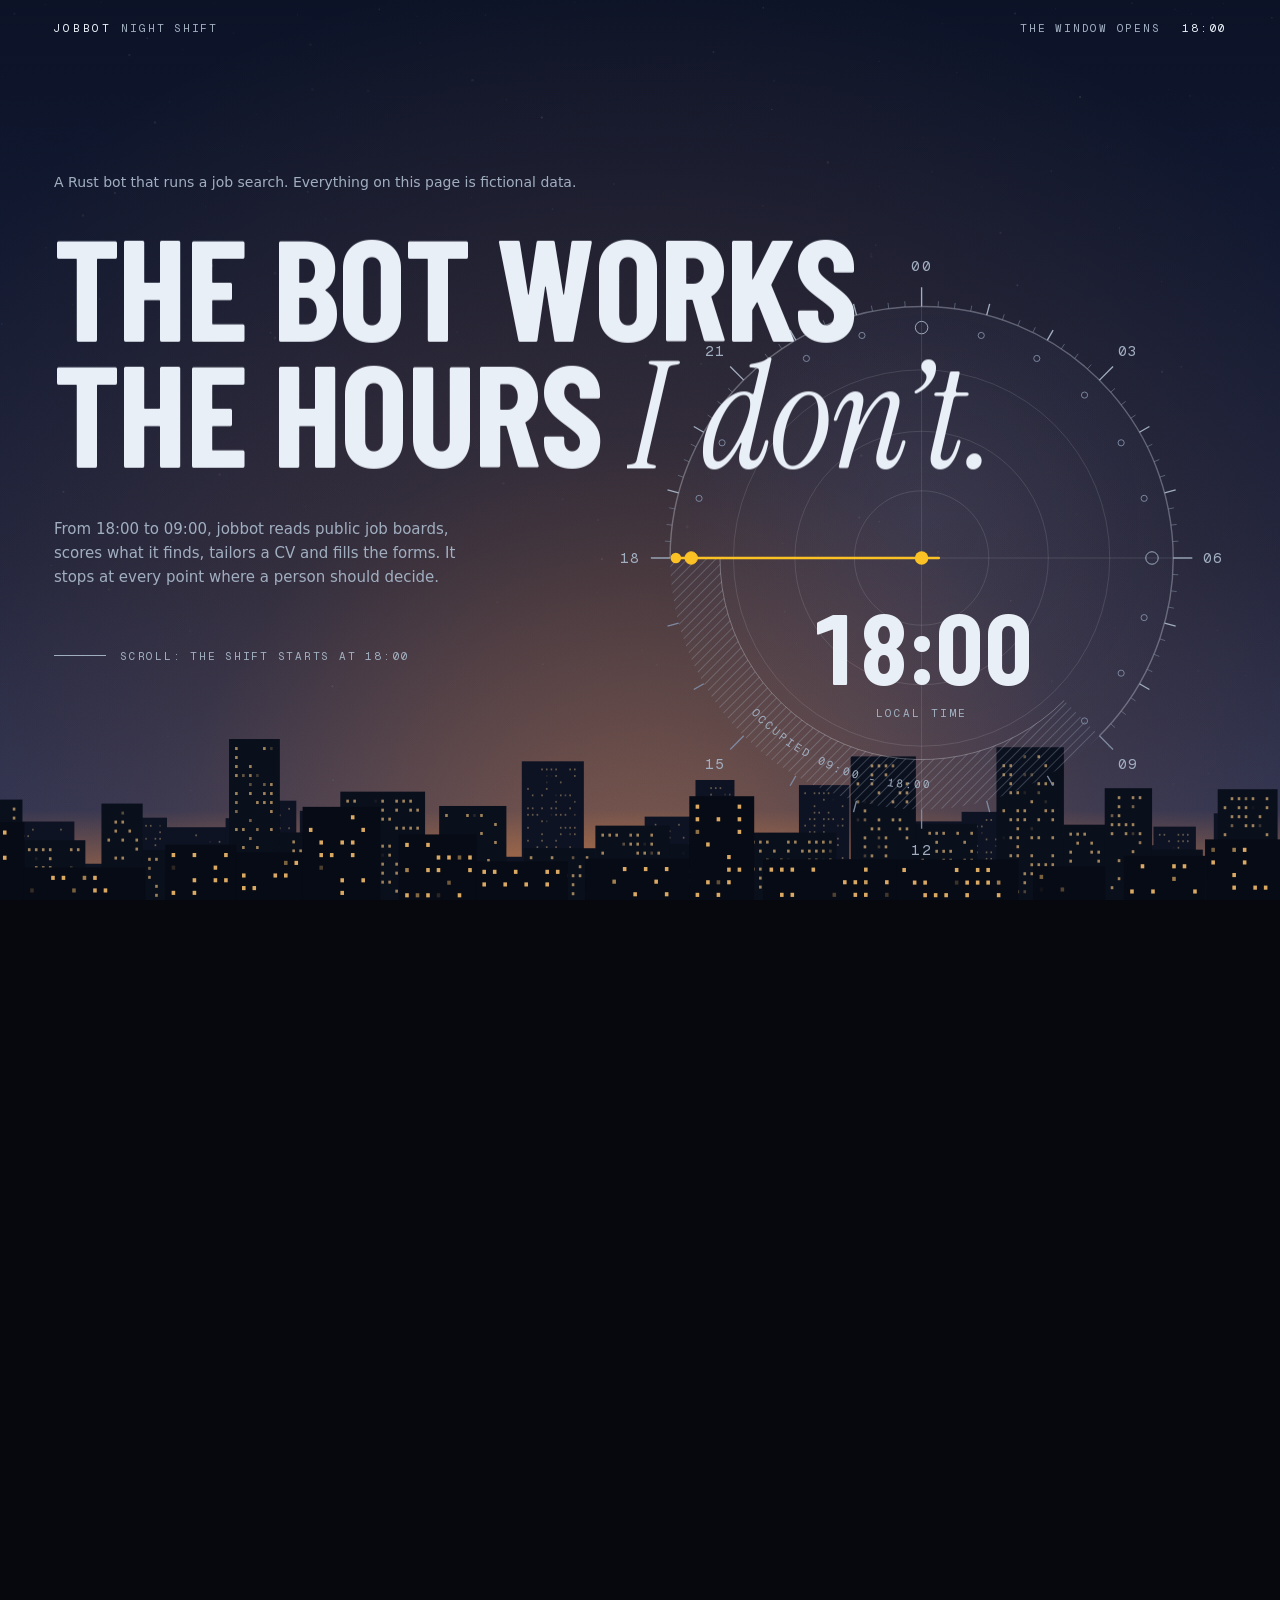
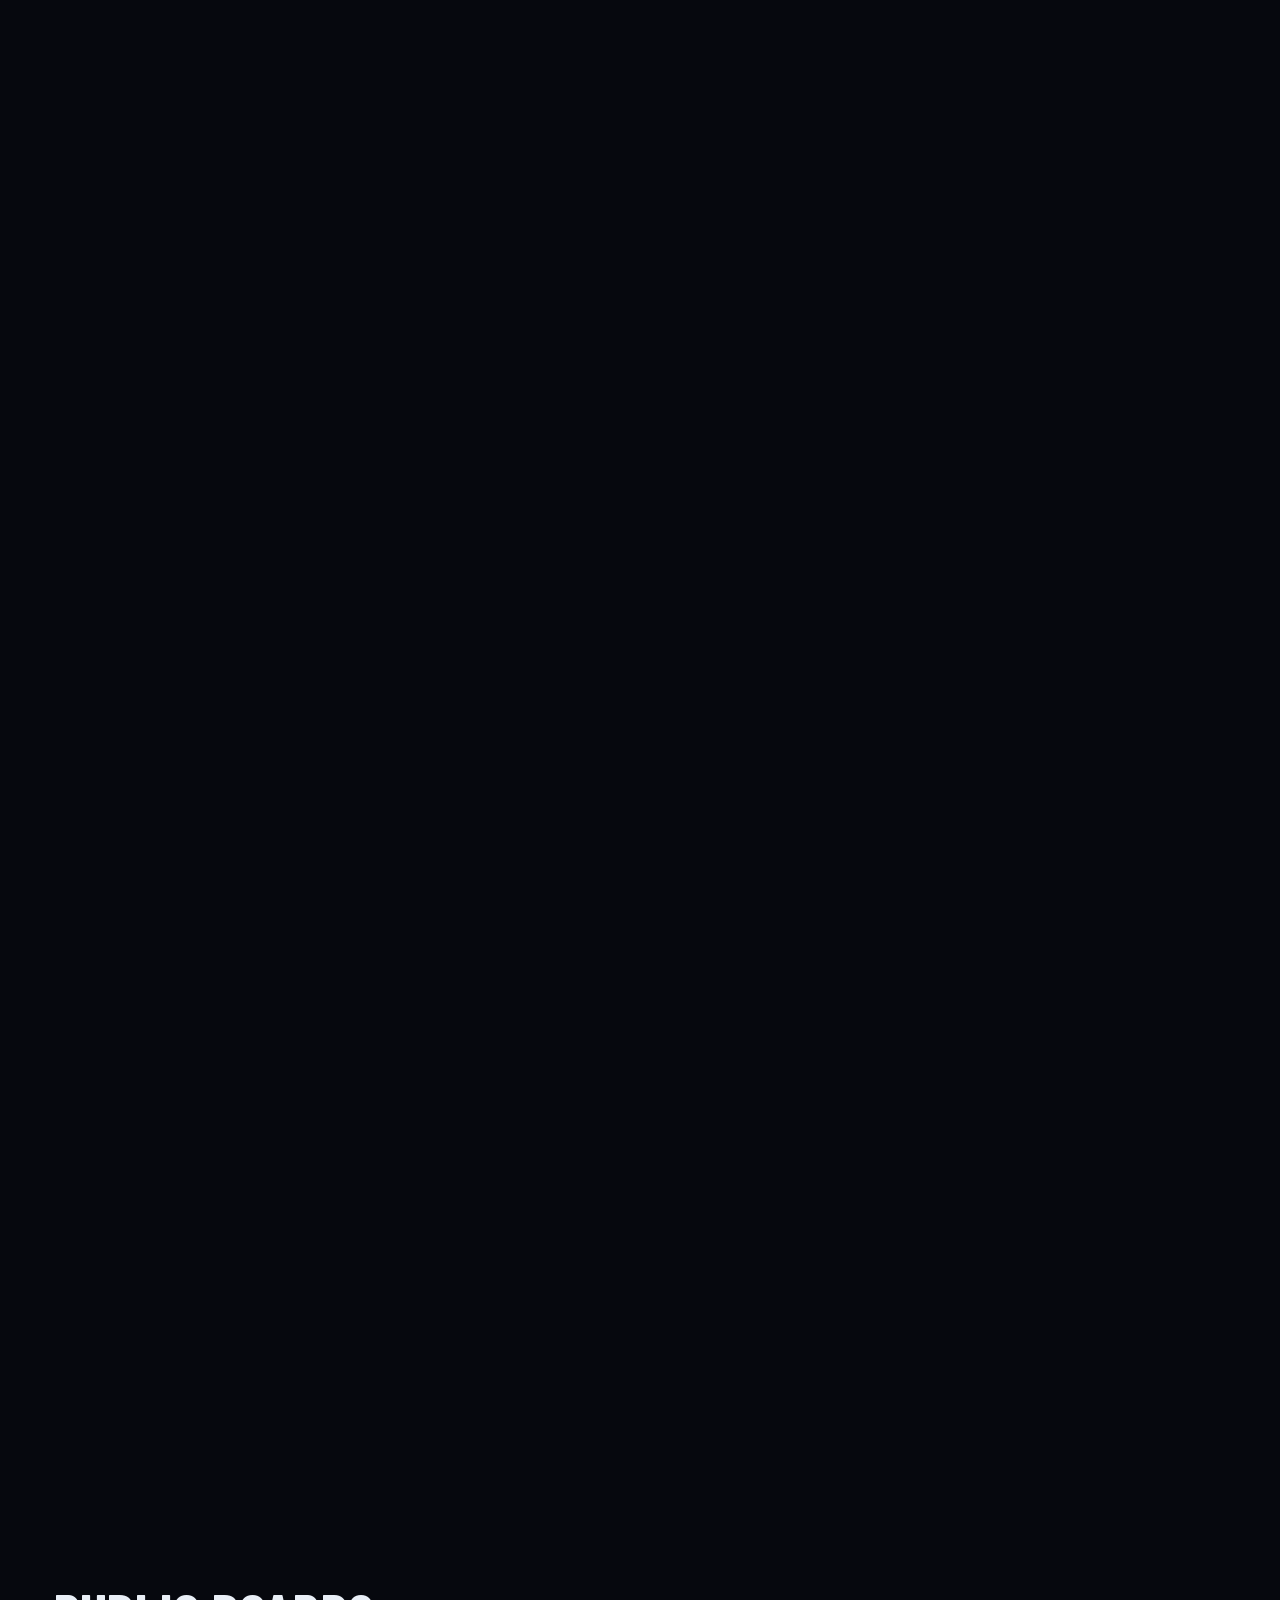
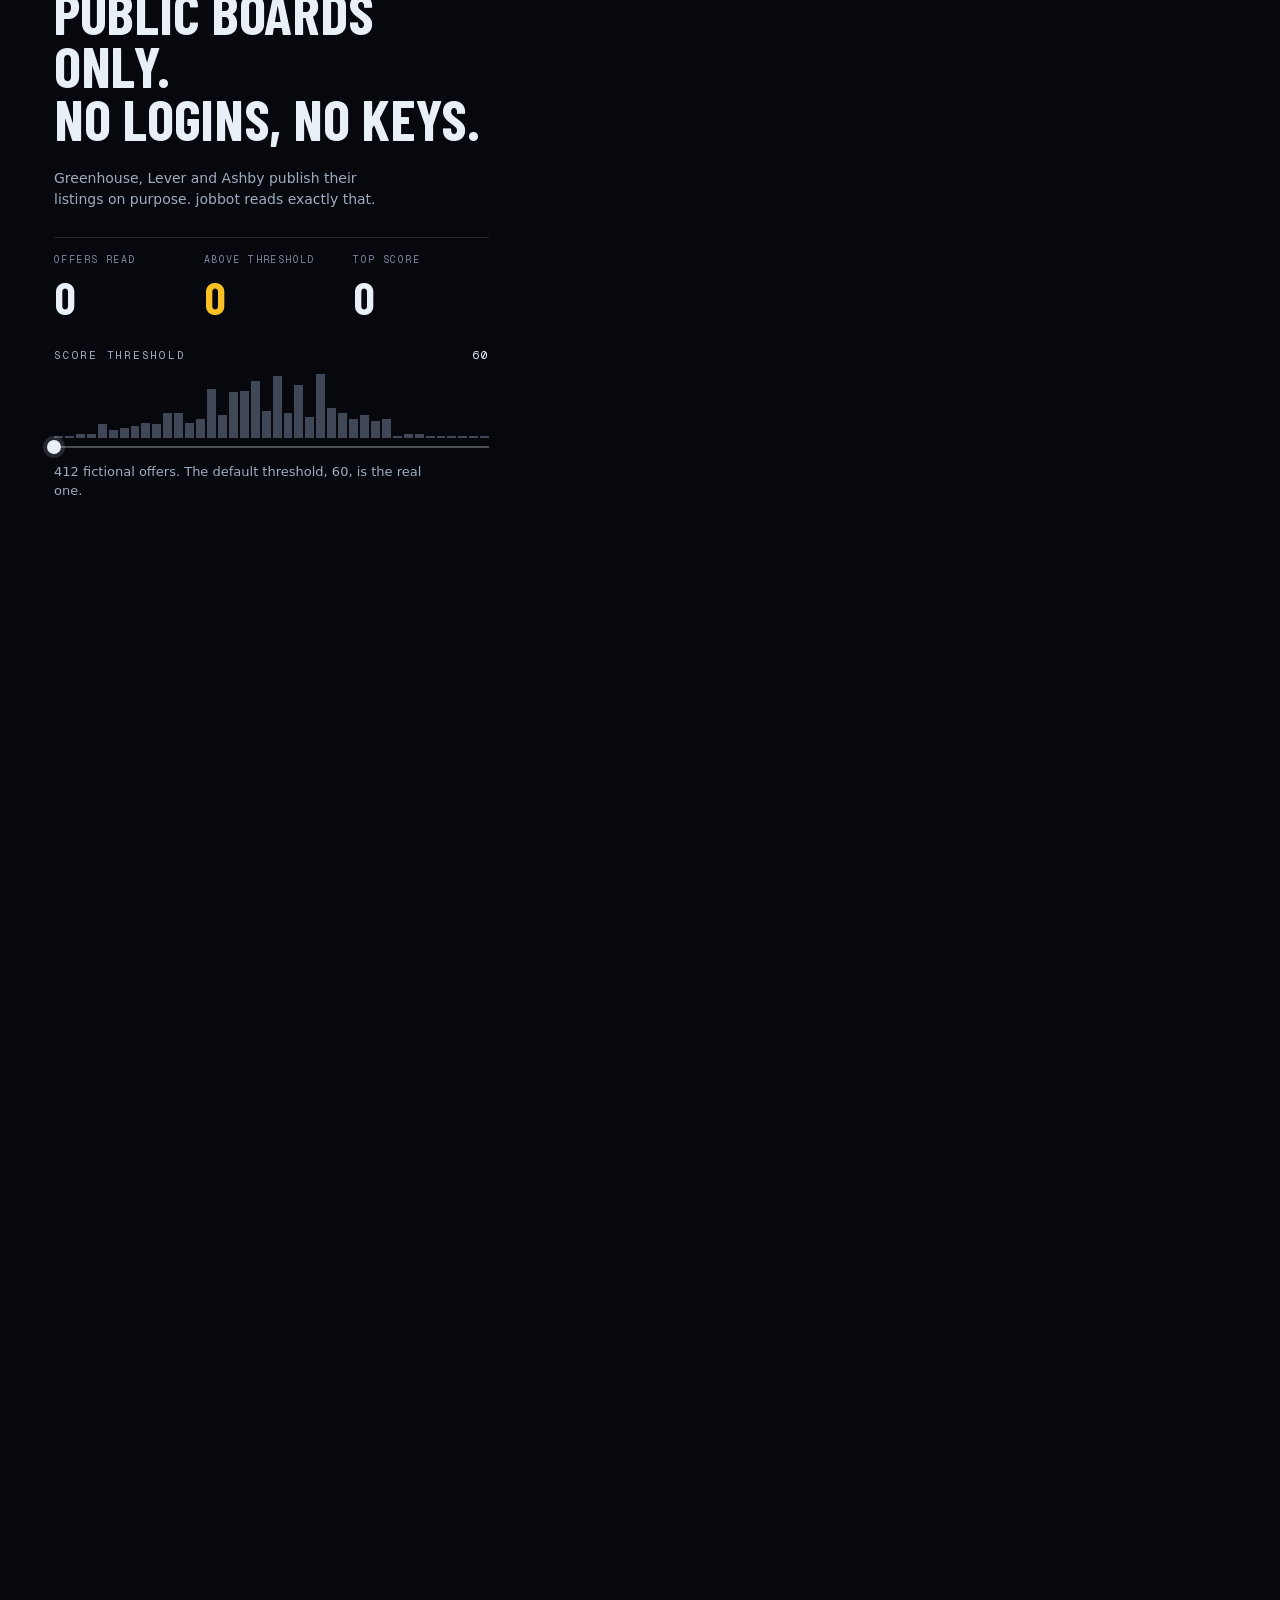
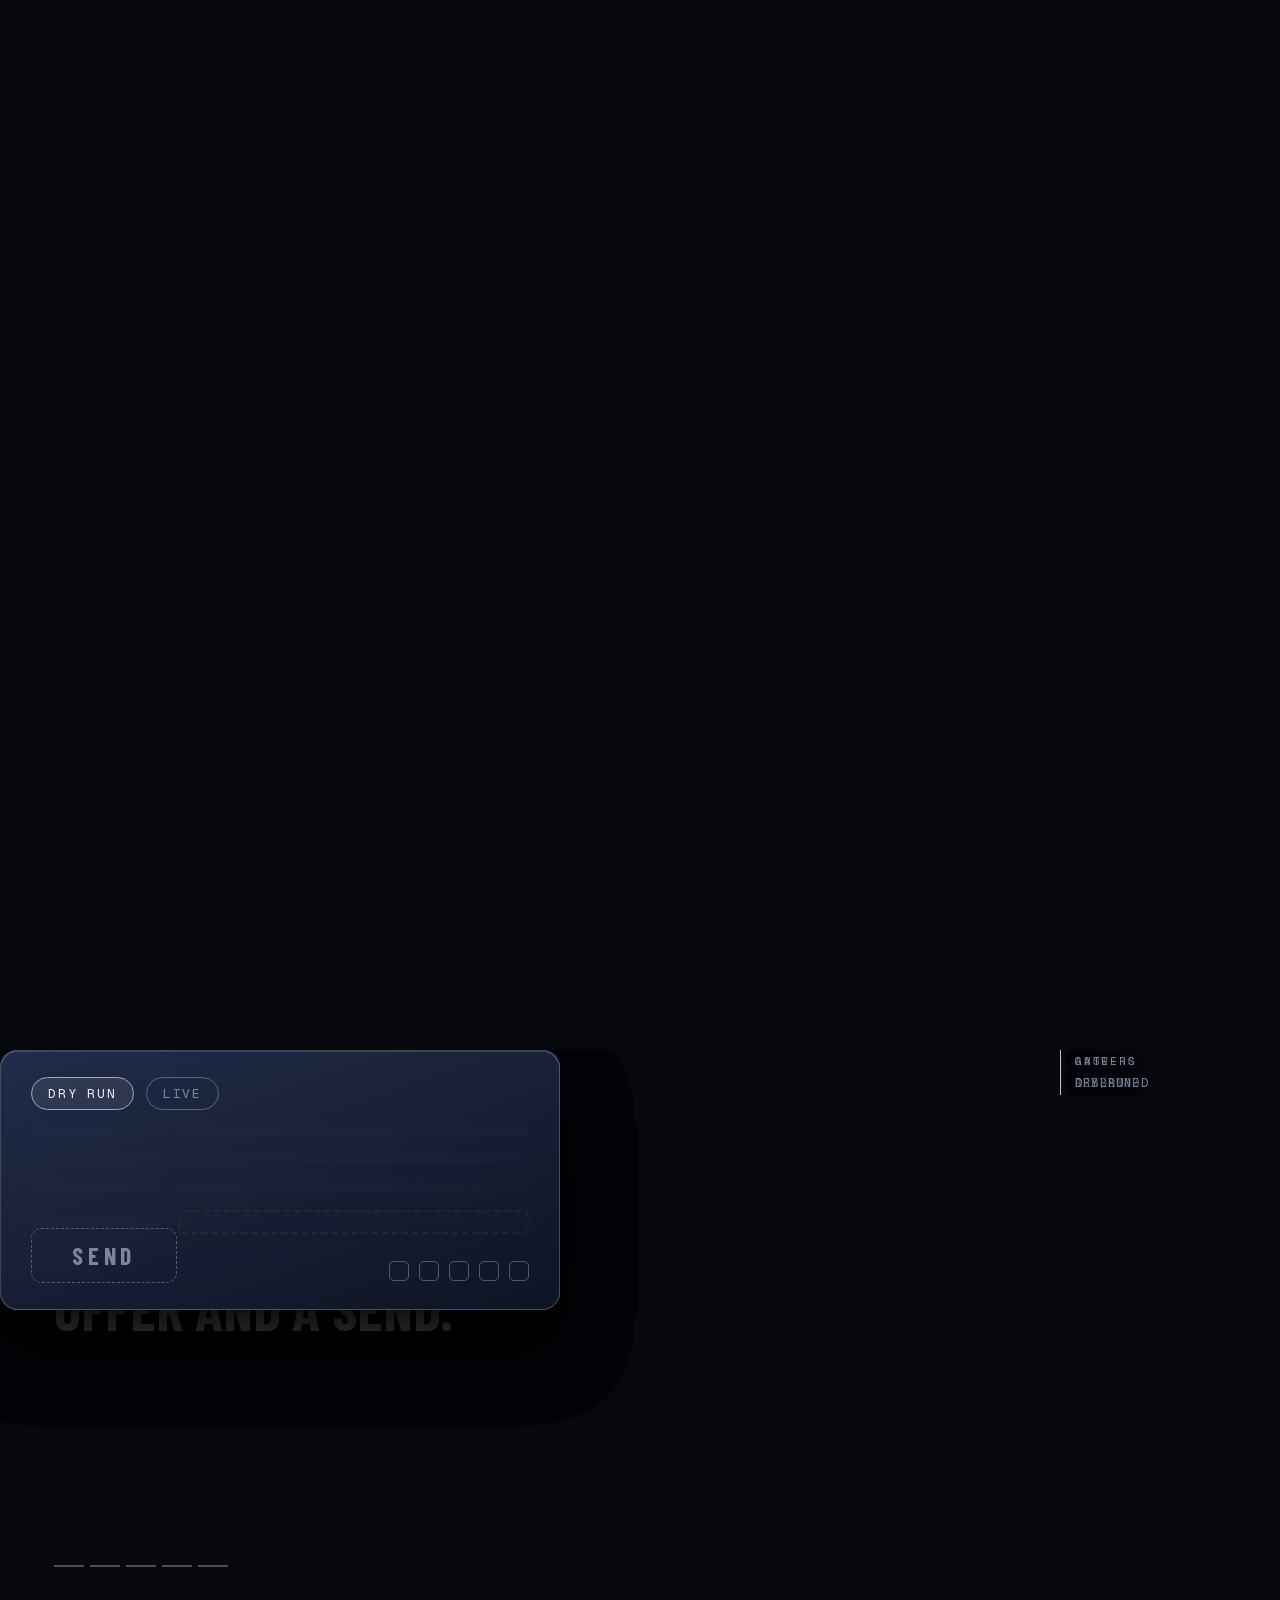
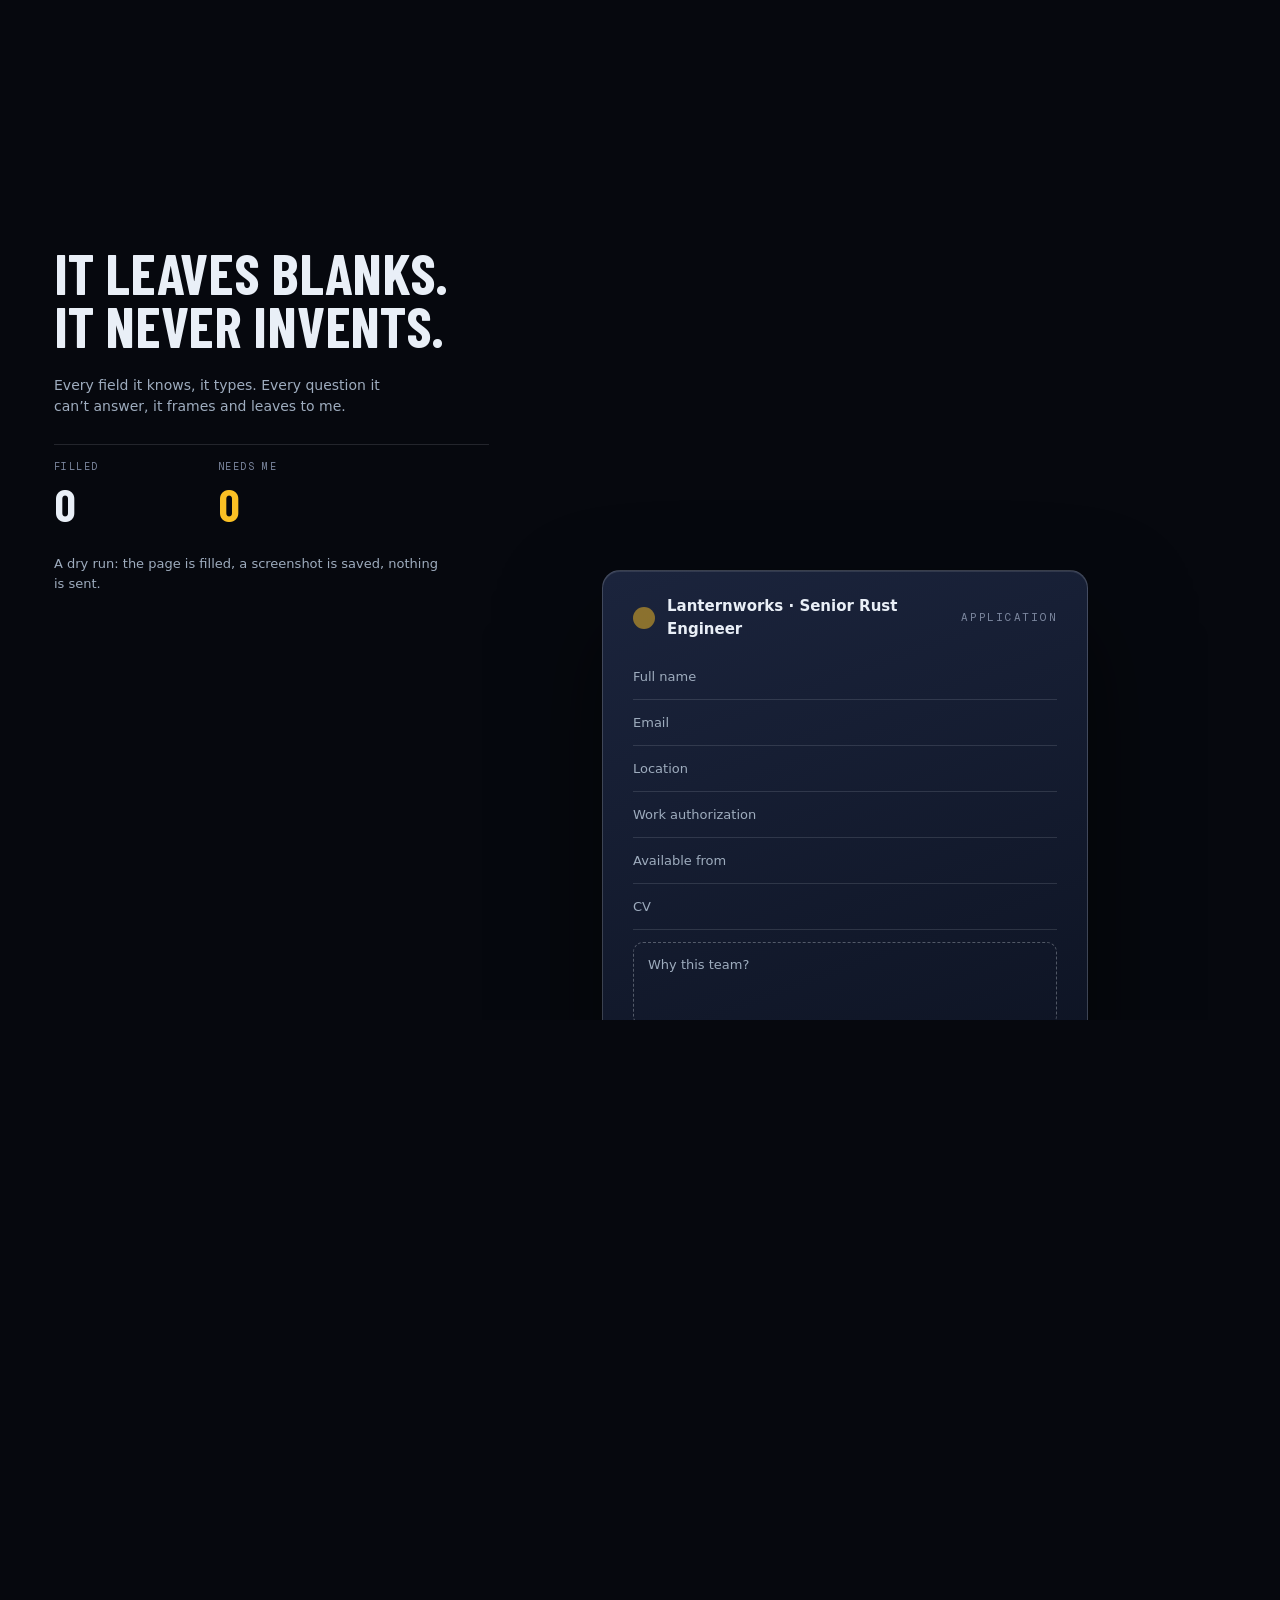
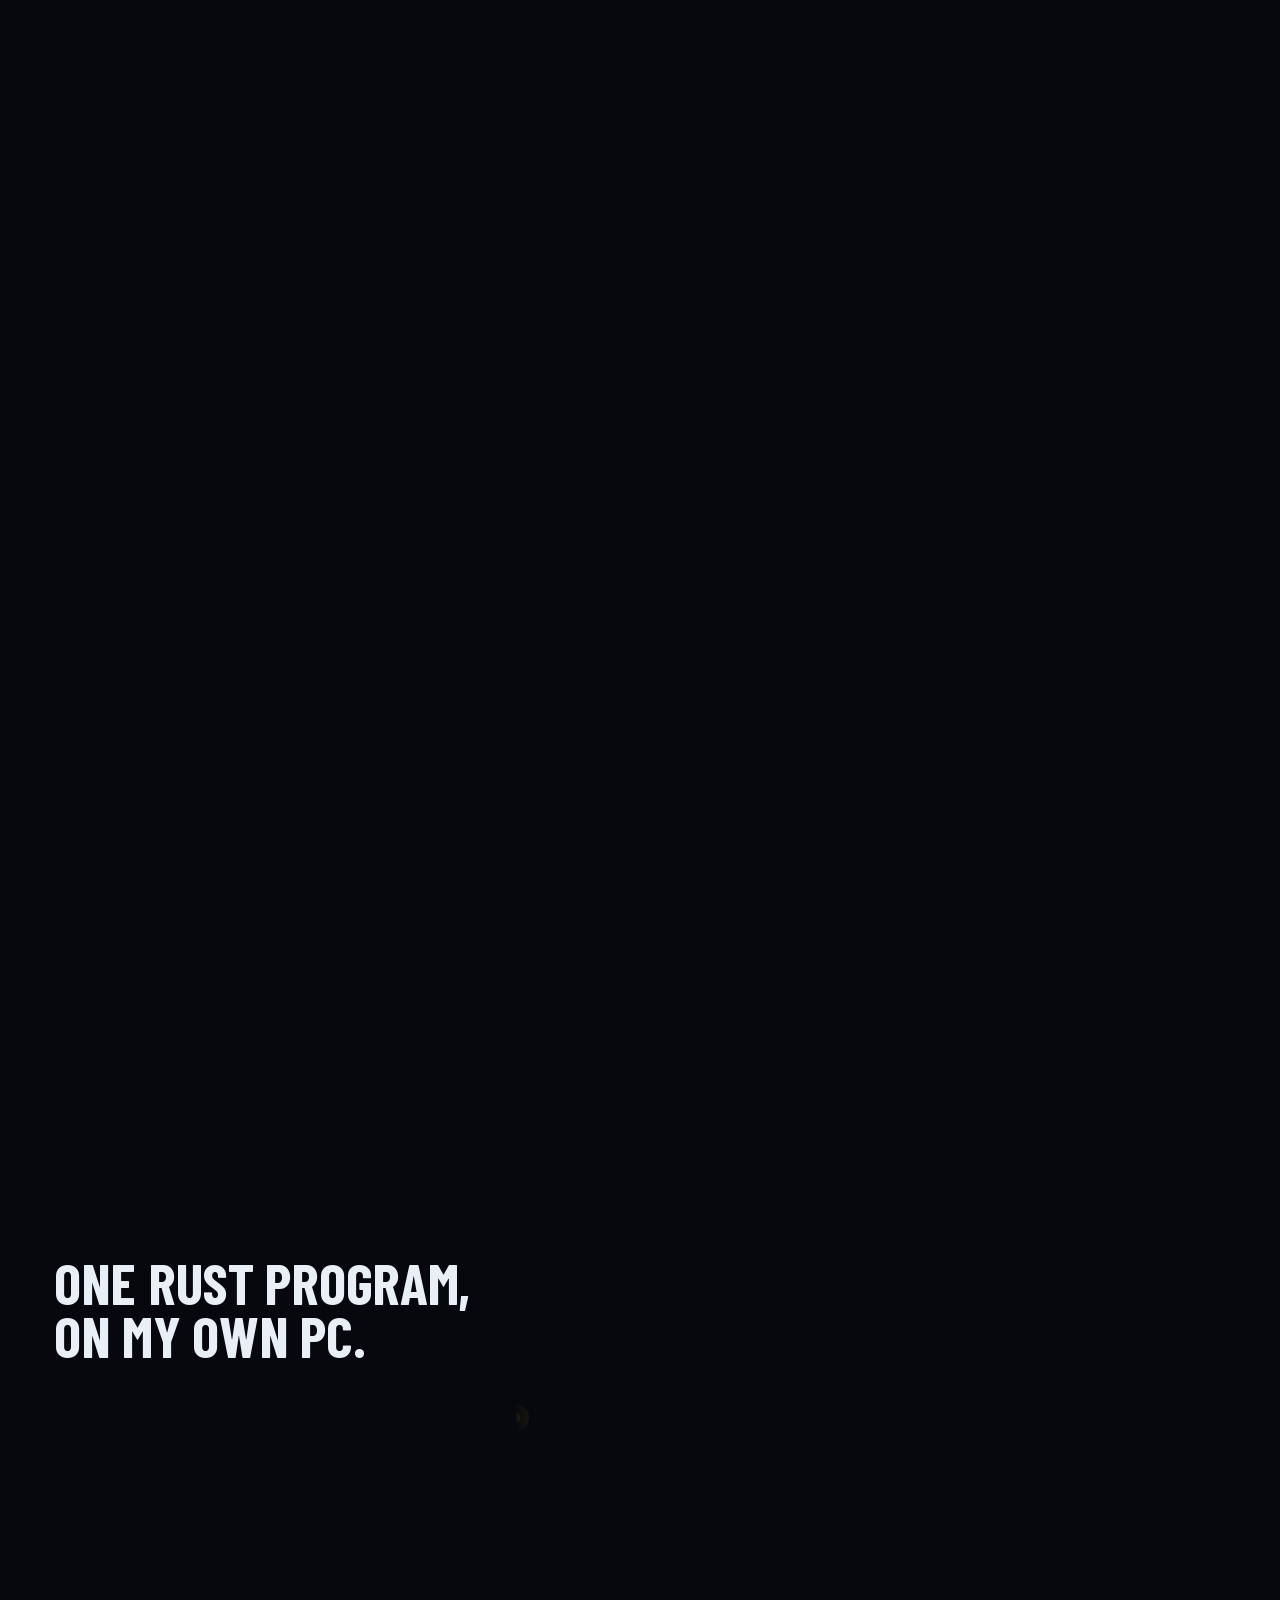
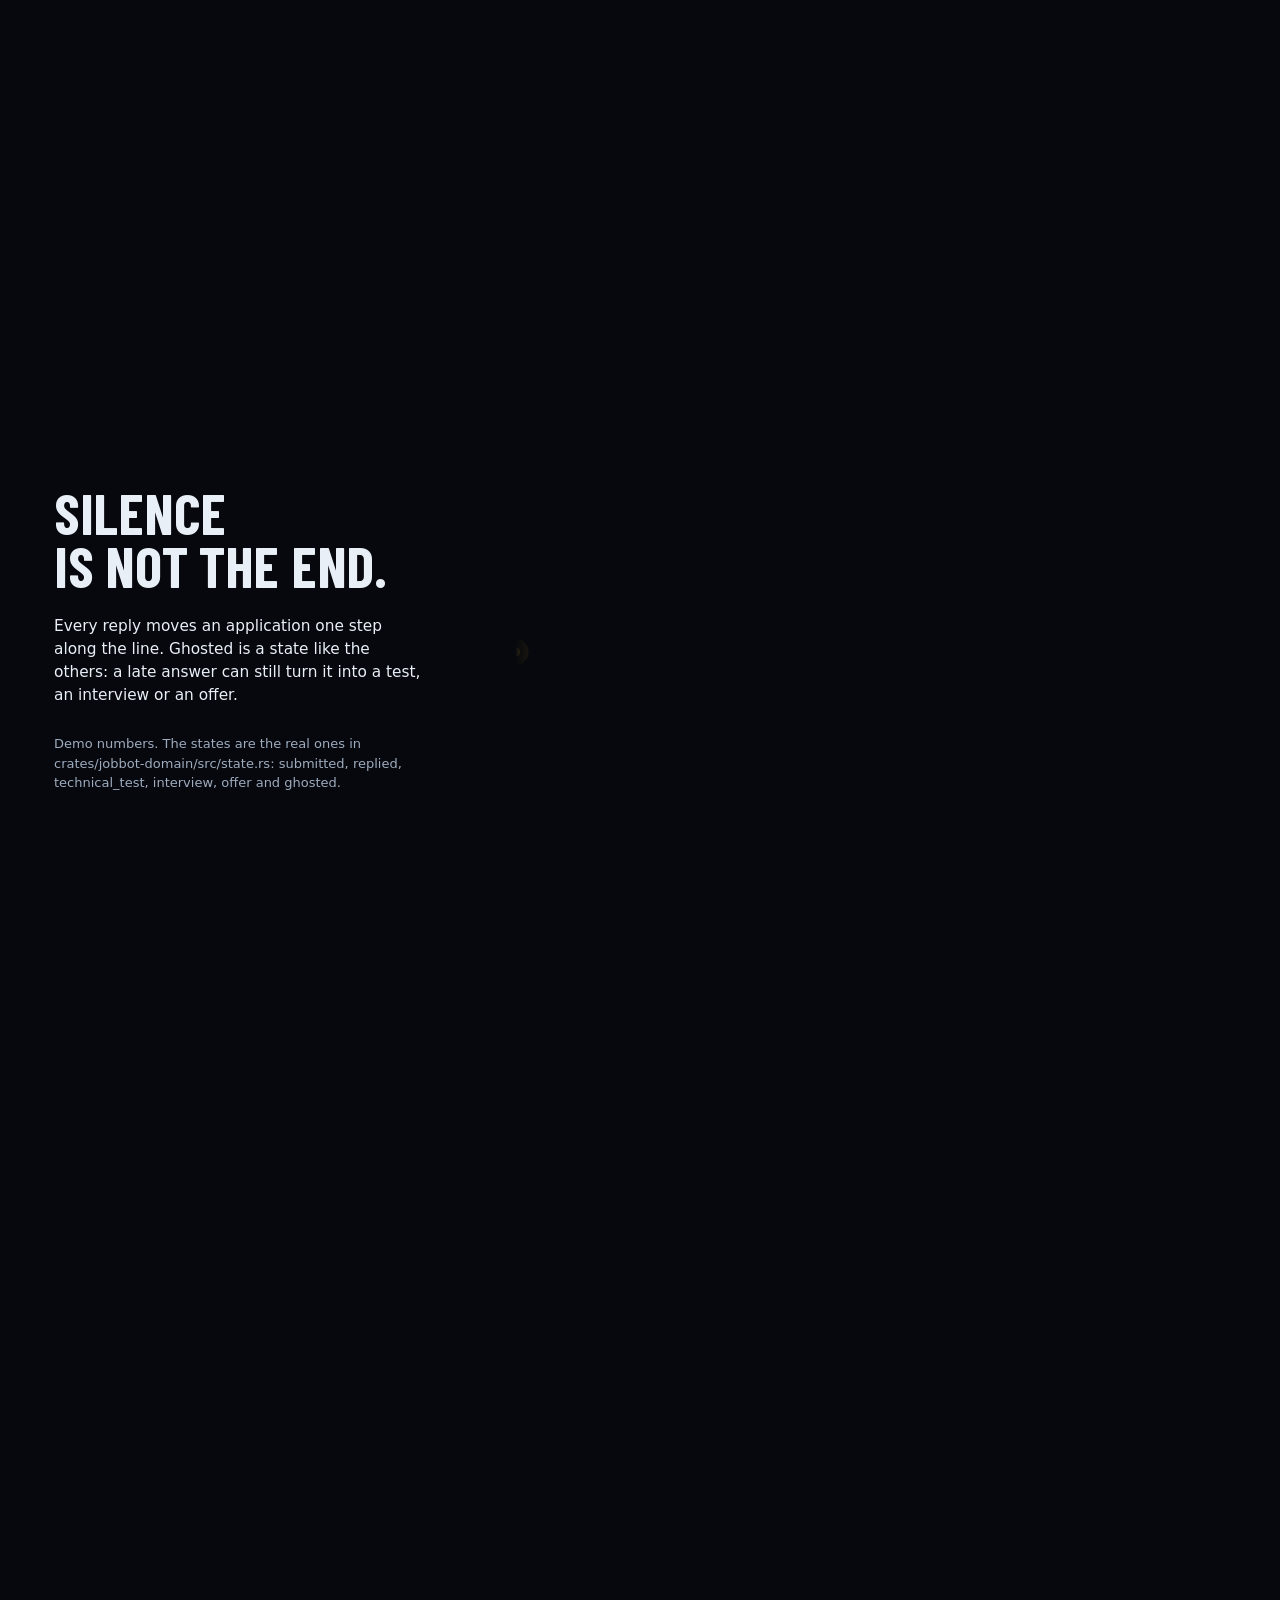
==== commit 42cd3972: "docs: links point to github.com/gonzalo-rosas-rojas The account moved to its new name; the repositor" ====
--- a/site/index.html
+++ b/site/index.html
@@ -241,7 +241,7 @@
           <li><p>It stays quiet in my busy hours.</p><code>crates/jobbot-domain/src/window.rs</code></li>
         </ol>
         <div class="paper-end">
-          <p class="foot mono">Built with AI assistance. All data on this page is fictional; the counts come from the real code (scripts/receipts.py). The source is on <a href="https://github.com/GonzaloRosas/jobbot">GitHub</a>.</p>
+          <p class="foot mono">Built with AI assistance. All data on this page is fictional; the counts come from the real code (scripts/receipts.py). The source is on <a href="https://github.com/gonzalo-rosas-rojas/jobbot">GitHub</a>.</p>
           <button class="cta" type="button" data-try>Use the panel</button>
         </div>
       </div>
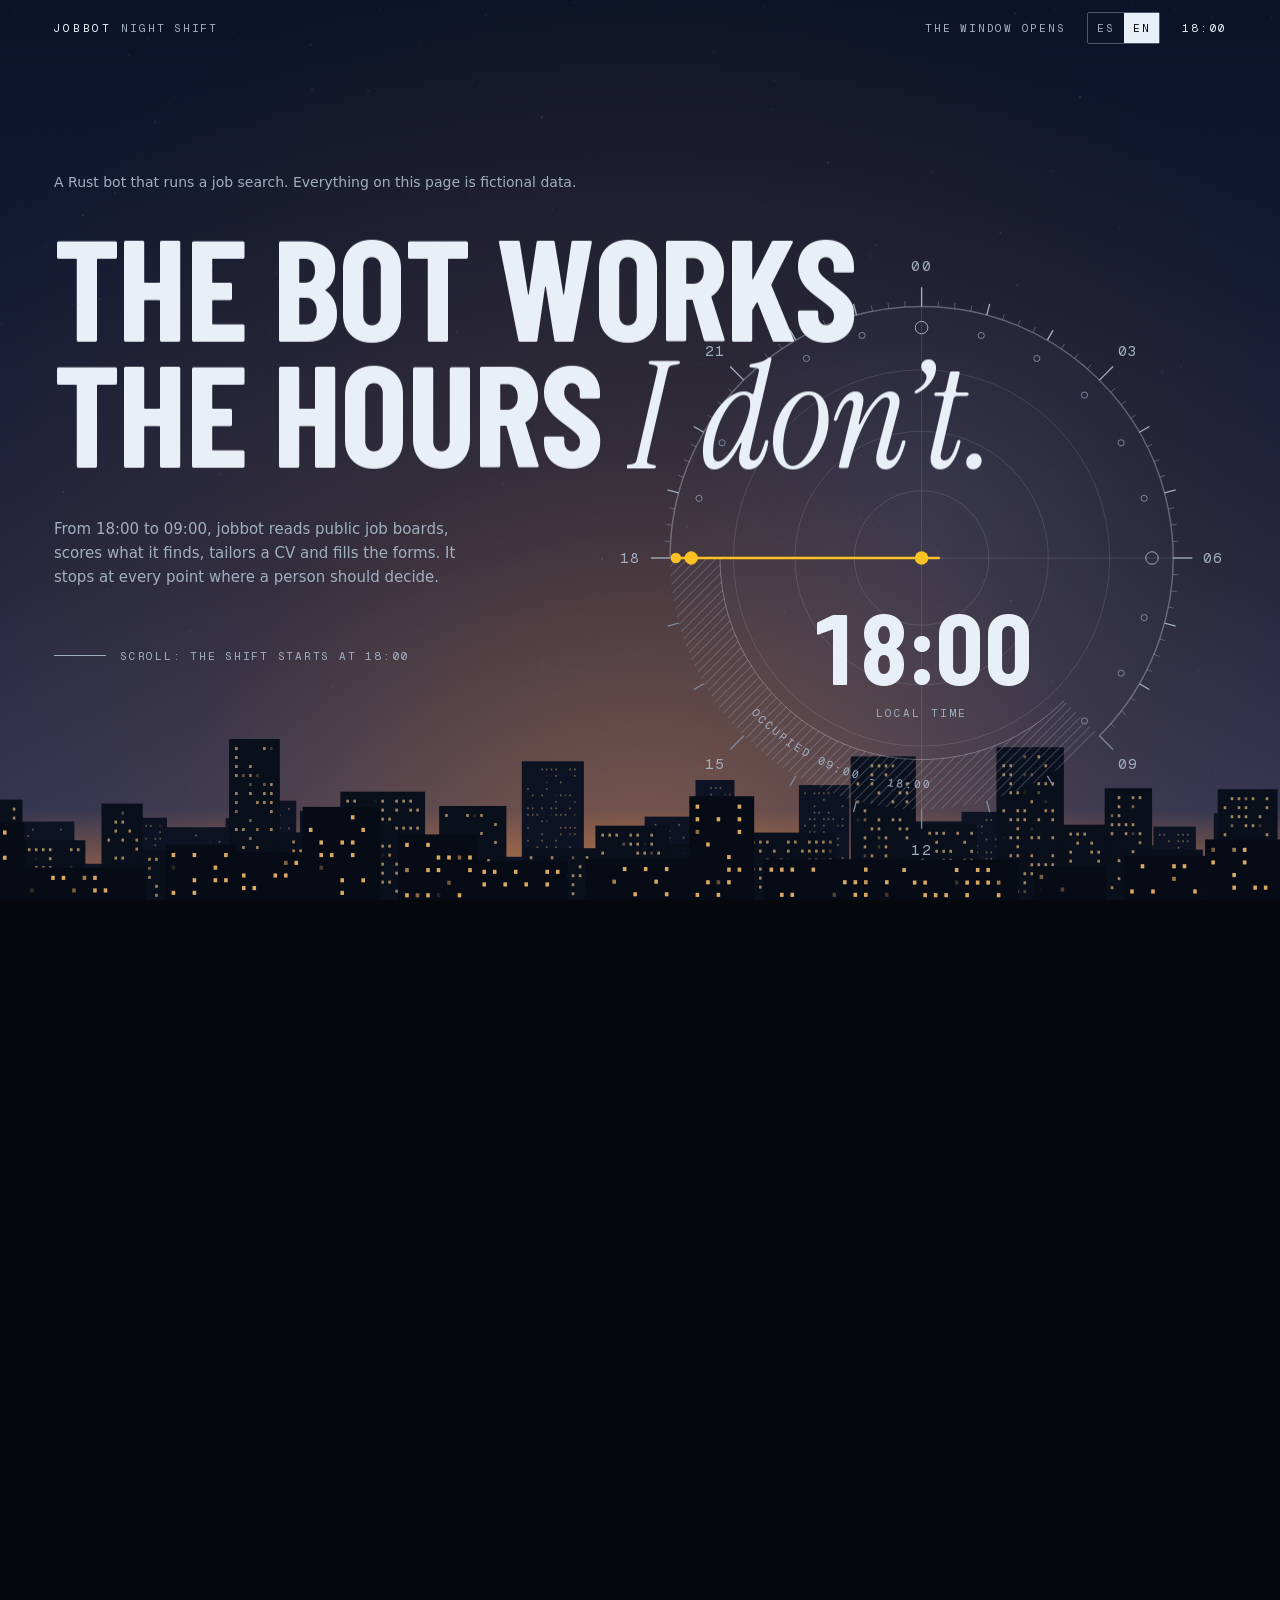
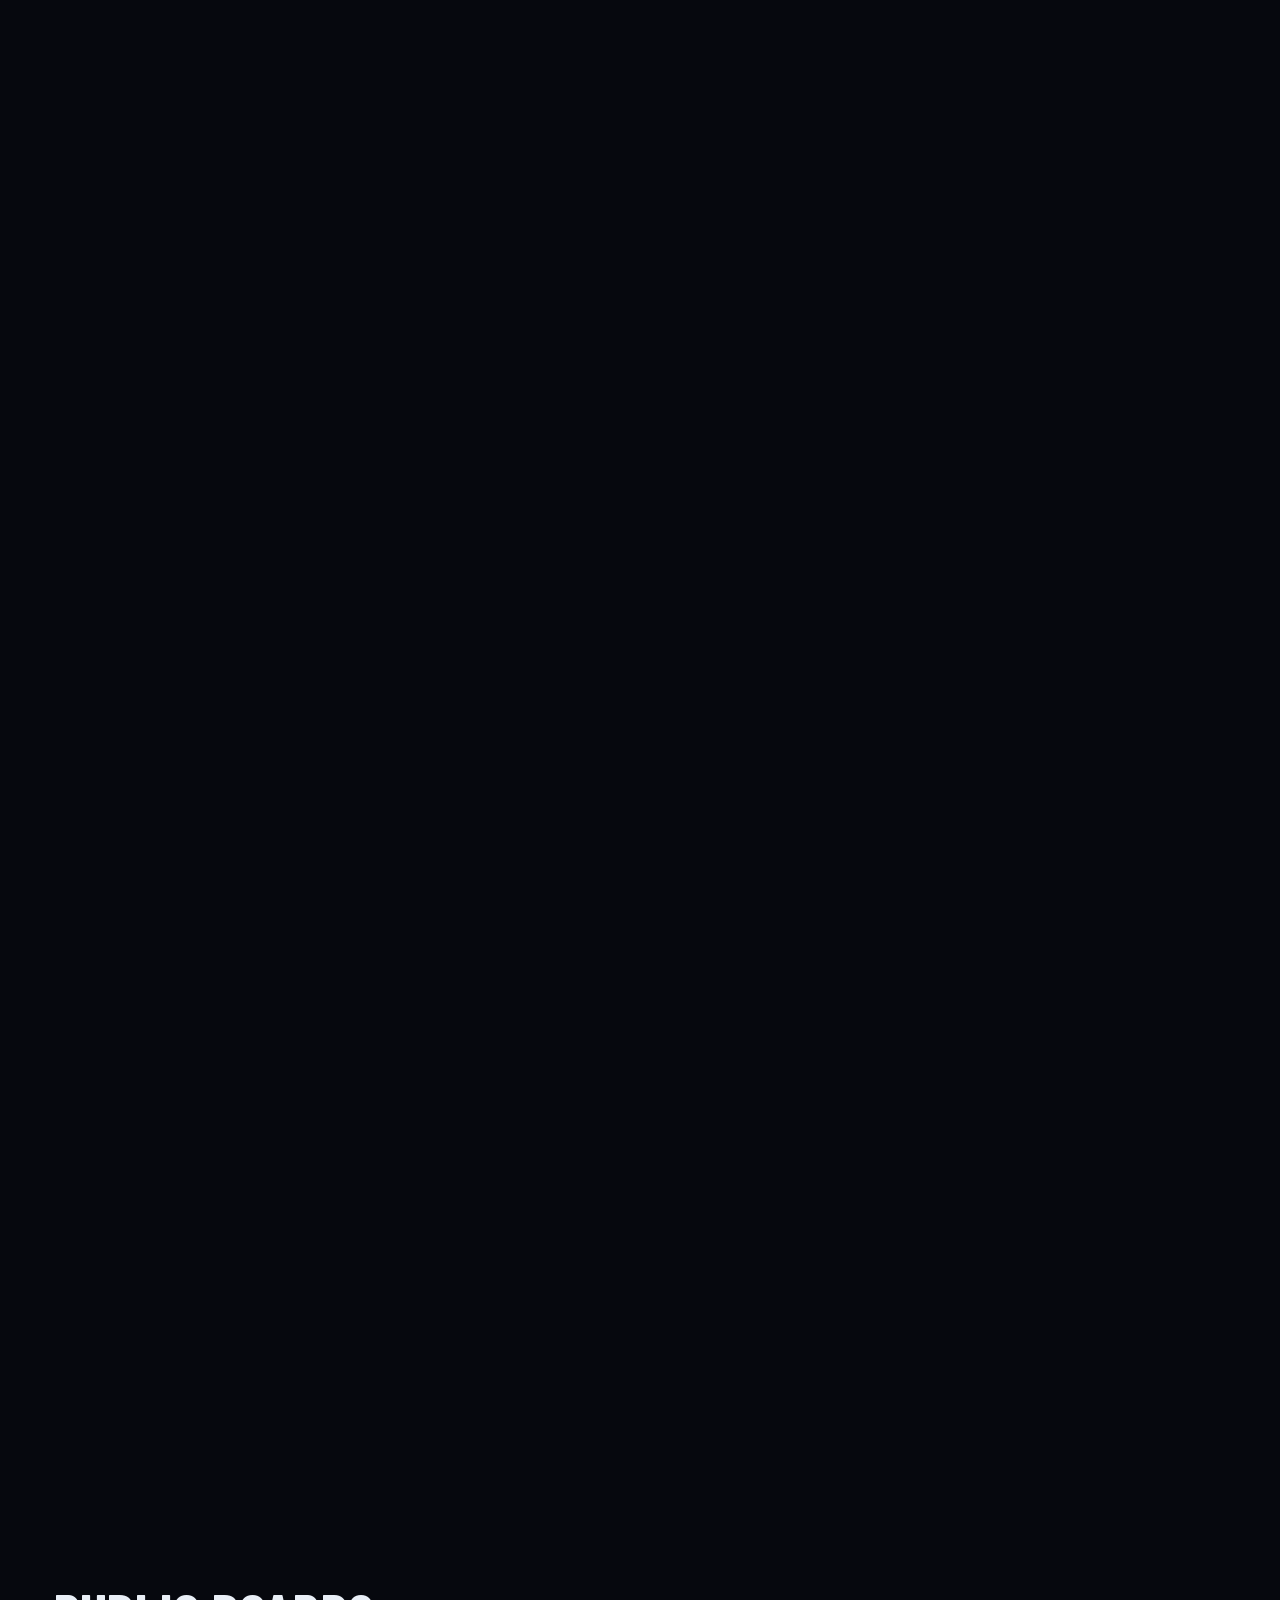
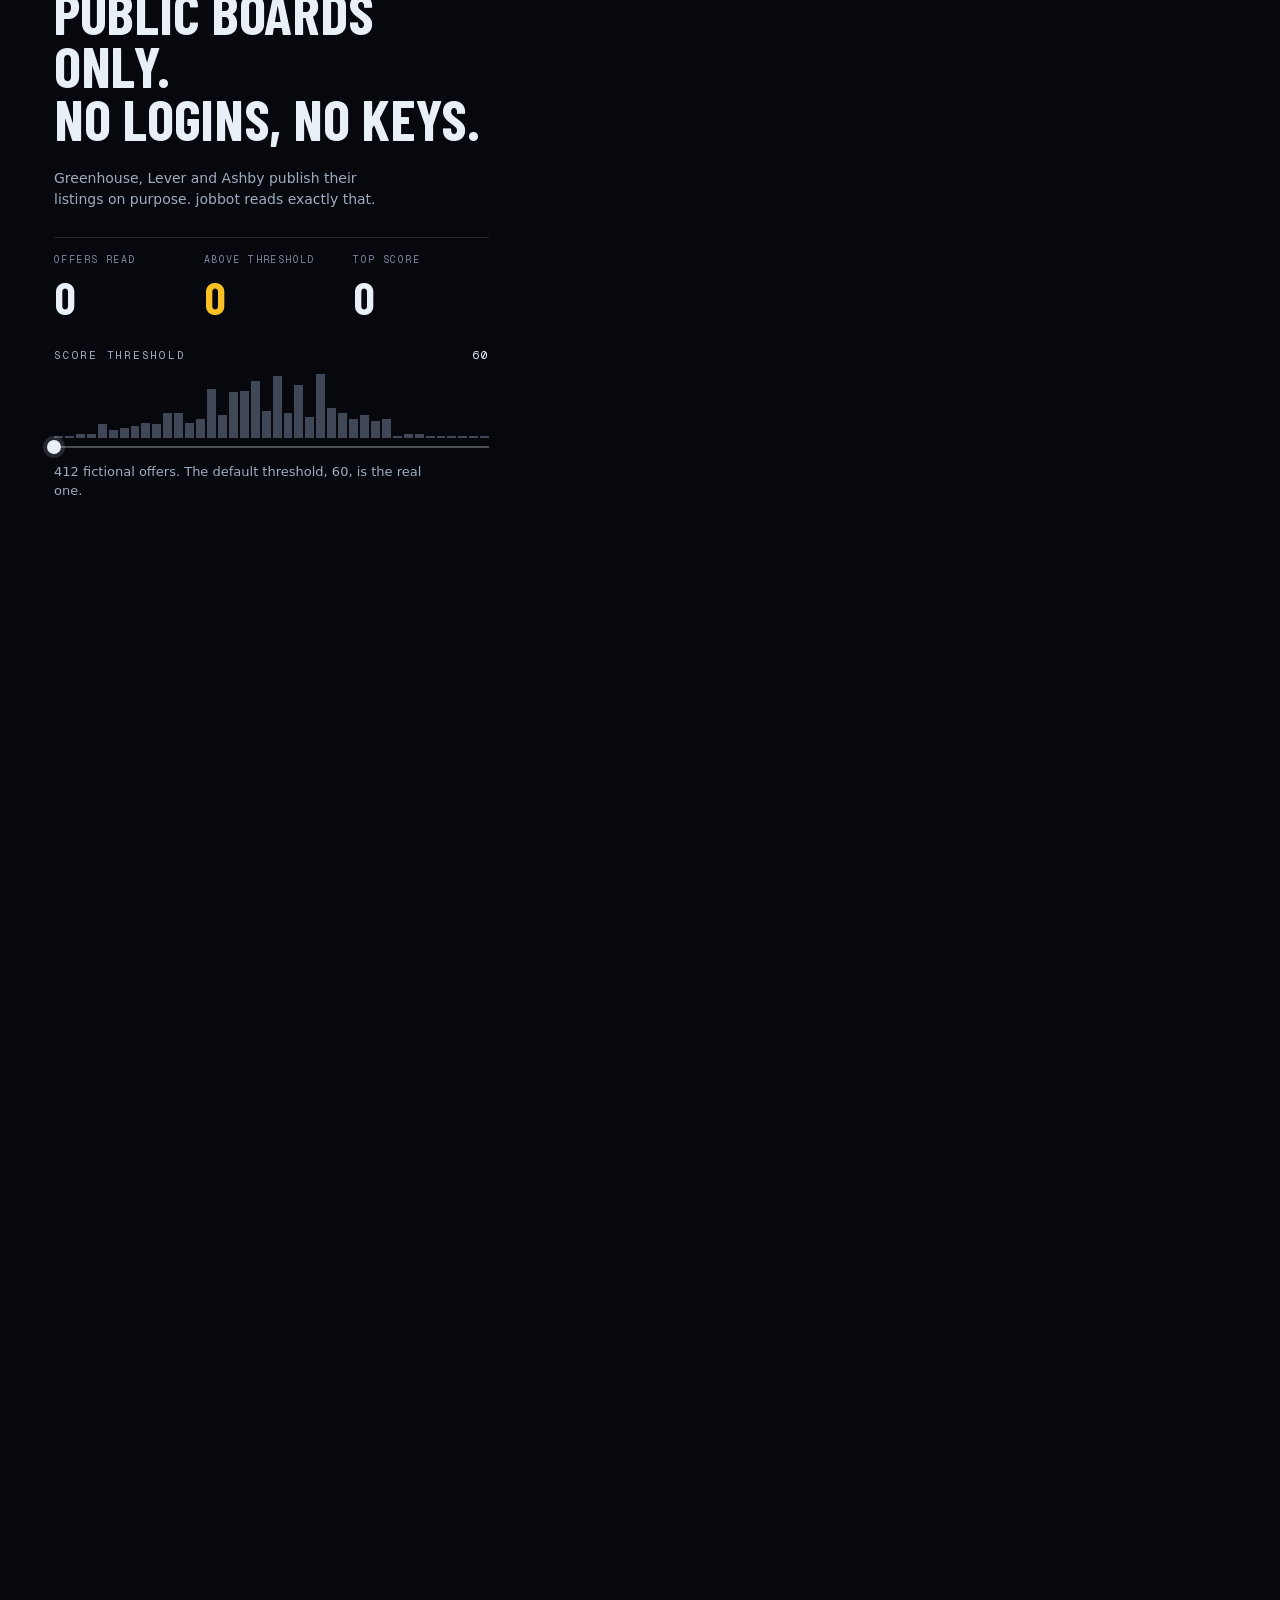
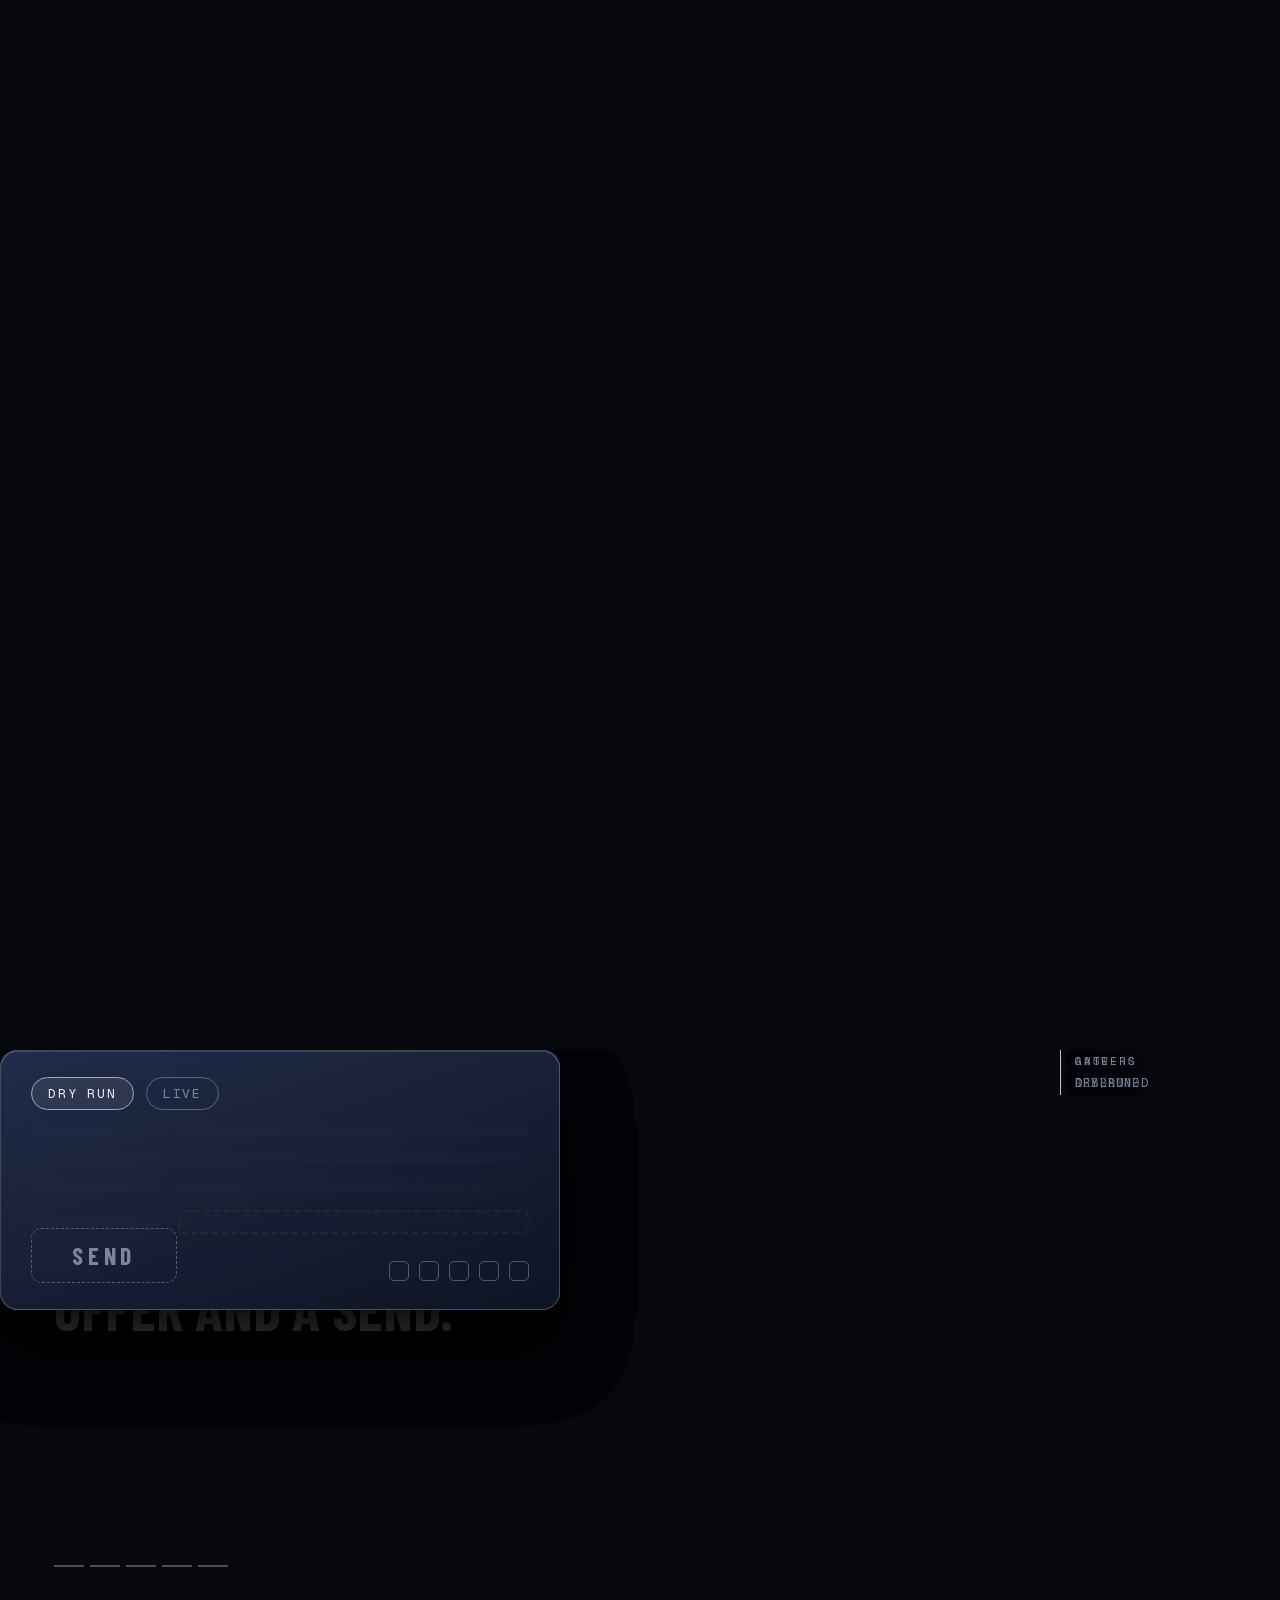
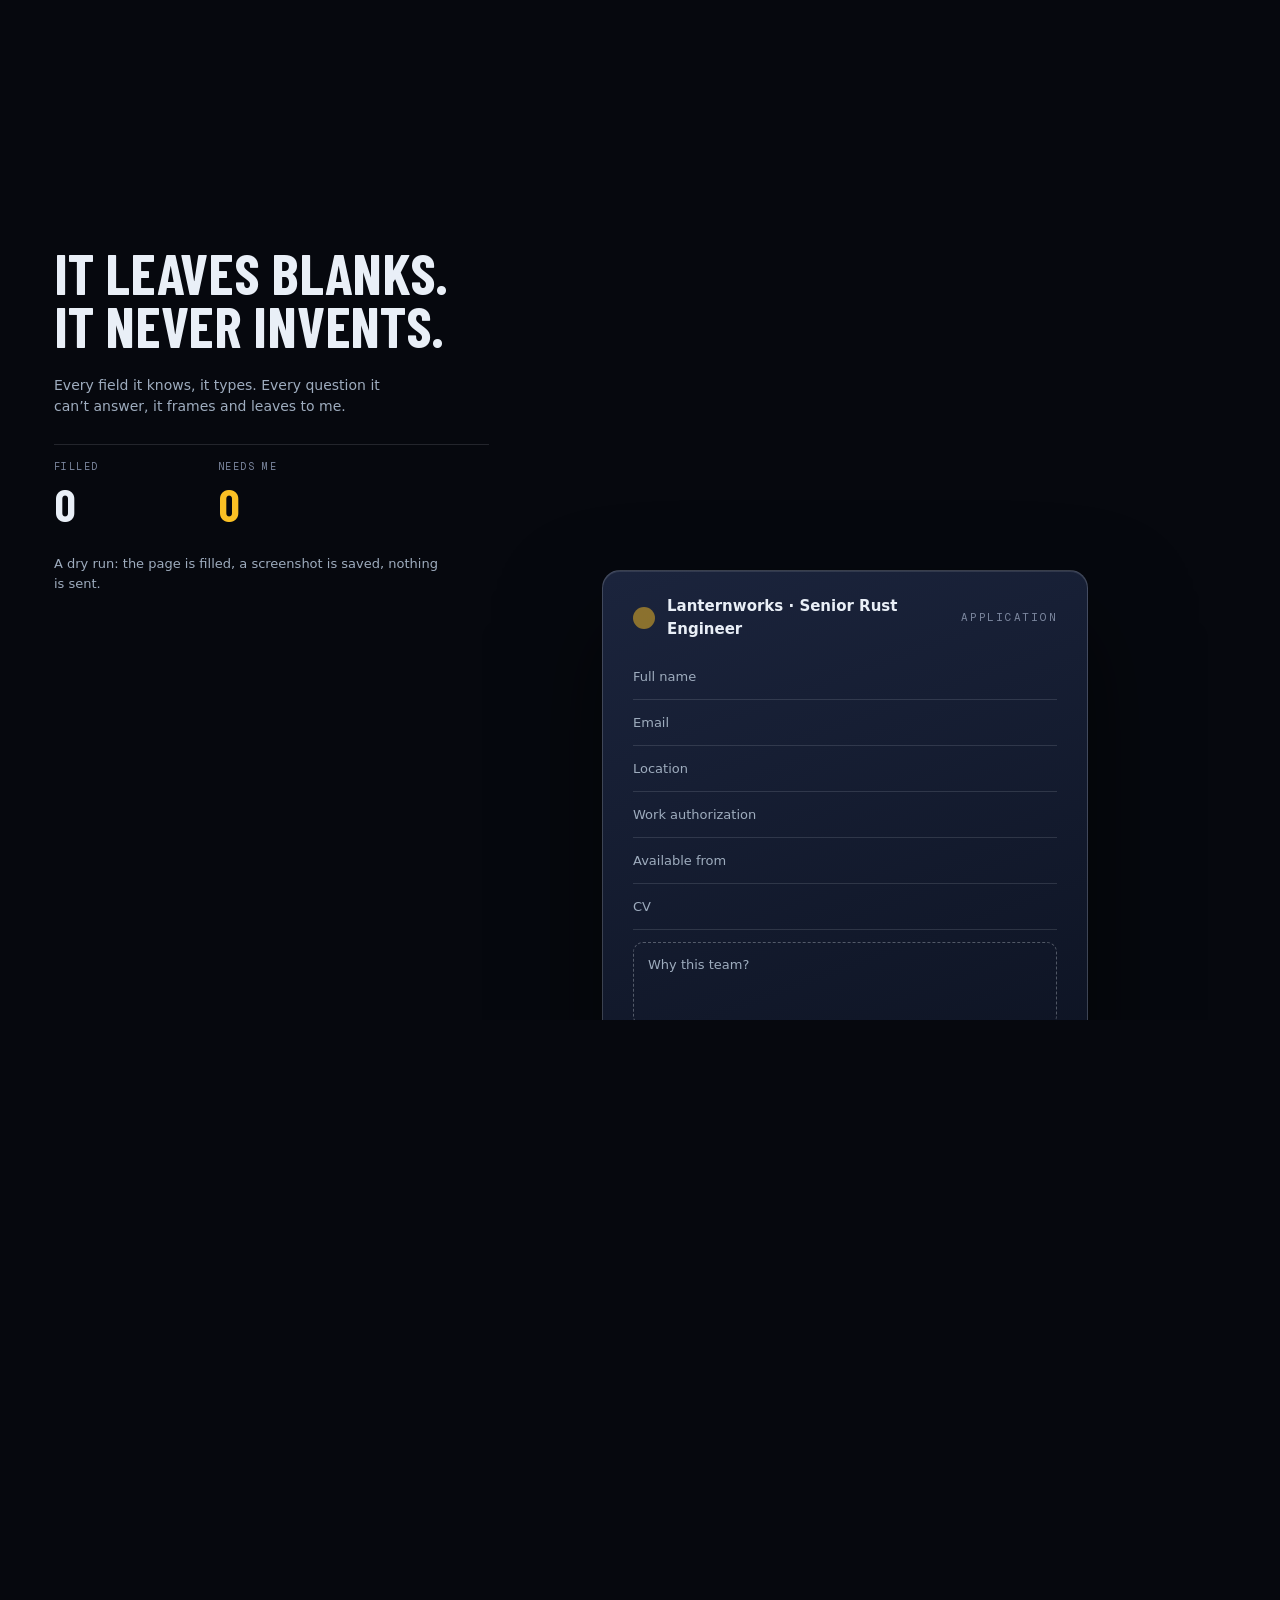
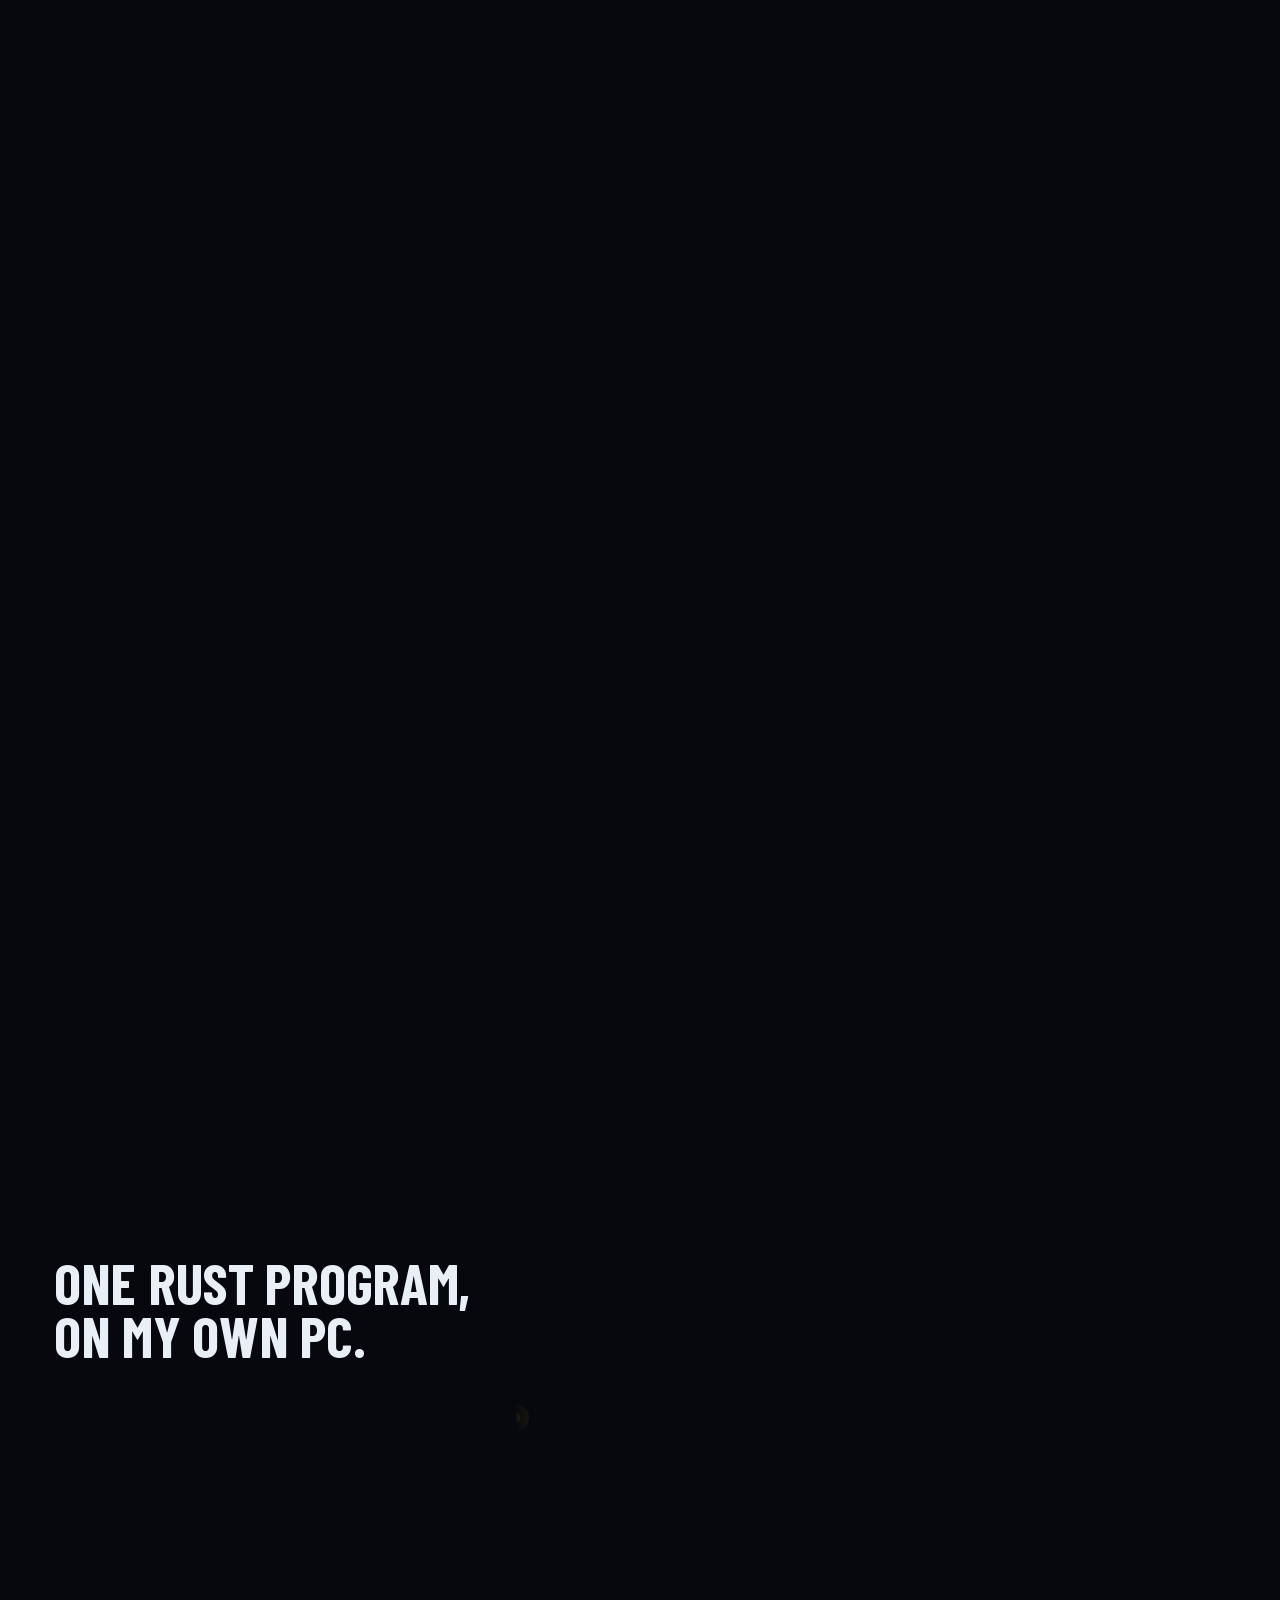
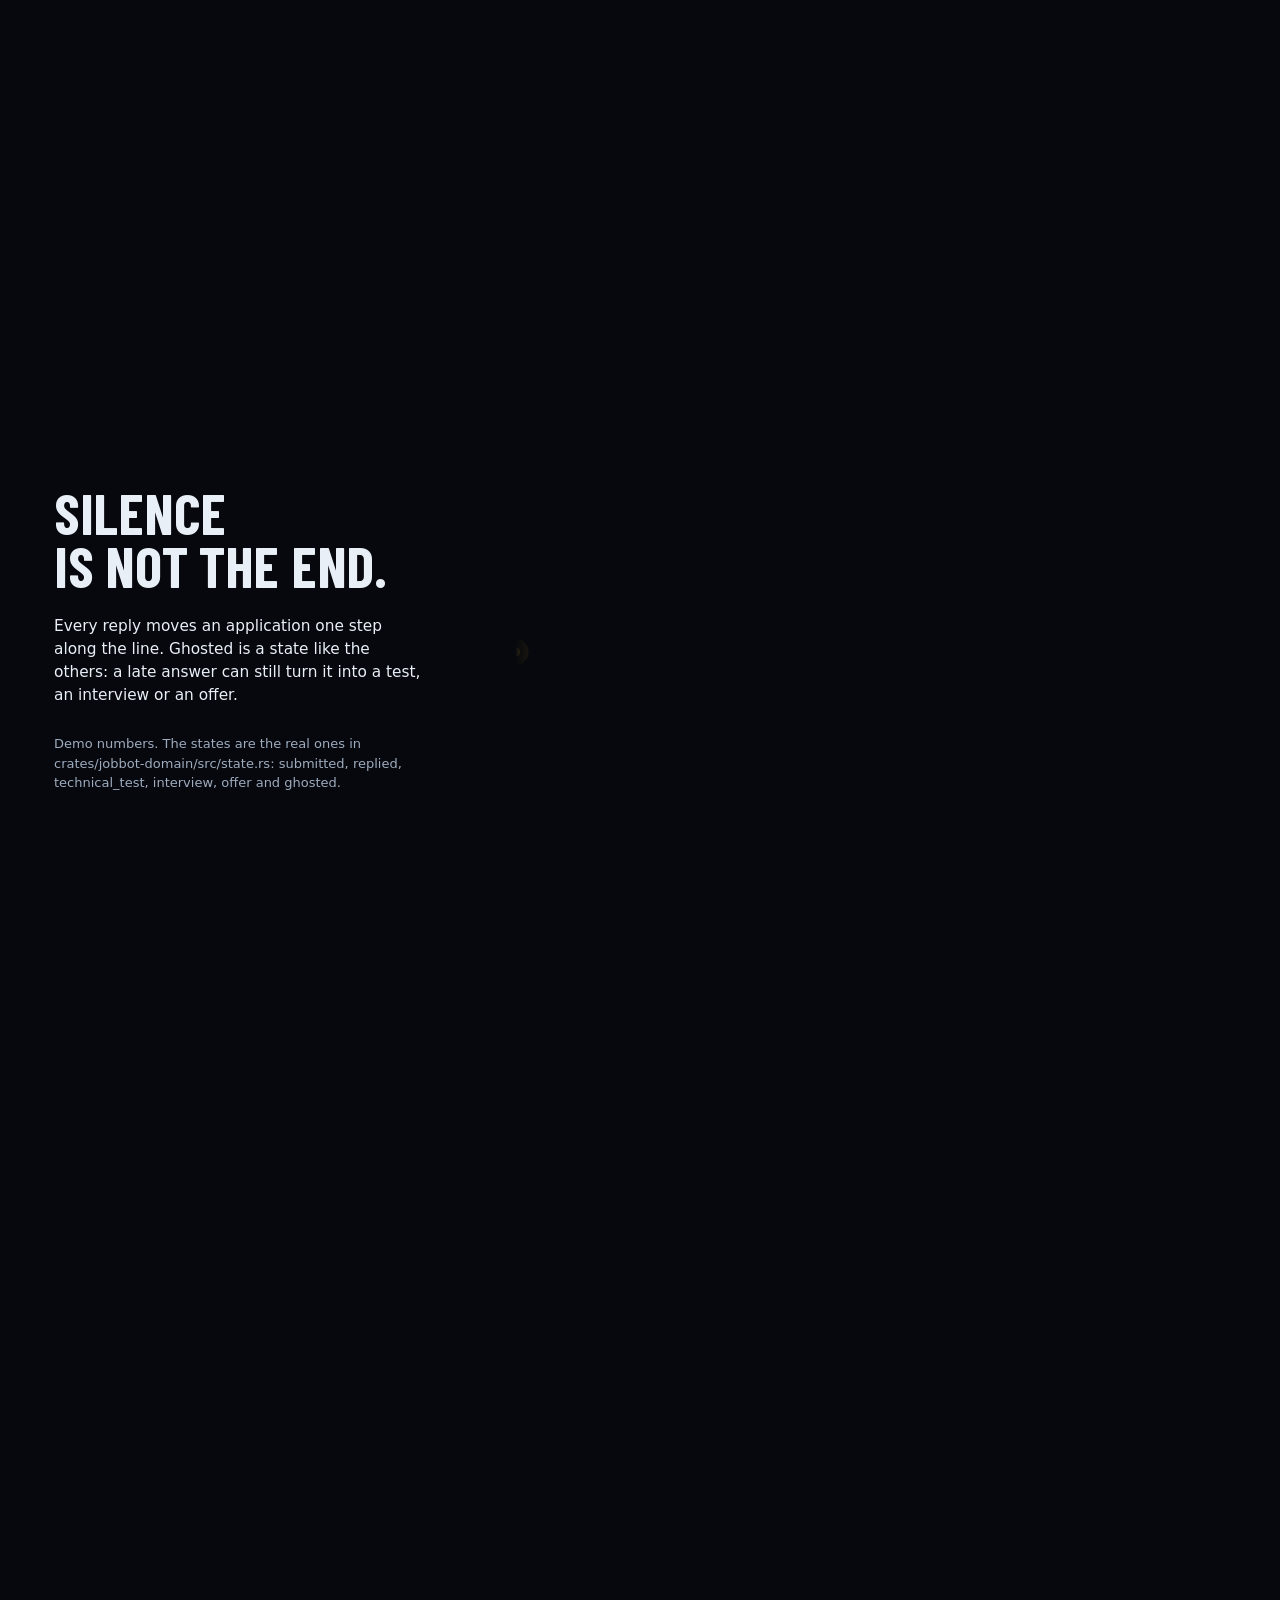
==== commit f01f5cbd: "feat(i18n): the story in Spanish, with an ES | EN switch in the top bar ?lang=es now turns the story" ====
--- a/site/index.html
+++ b/site/index.html
@@ -33,7 +33,7 @@
 
 <header class="hud" aria-label="Night shift status">
   <p class="hud-left mono"><b>JOBBOT</b><span>NIGHT SHIFT</span></p>
-  <p class="hud-right mono"><button class="hud-try" type="button" data-try>Use the panel</button><span id="act-label"></span><span class="hud-time" id="clock">18:00</span></p>
+  <p class="hud-right mono"><button class="hud-try" type="button" data-try>Use the panel</button><span id="act-label"></span><span class="hud-lang" id="lang-switch" role="group" aria-label="Idioma / Language"><a href="?lang=es" data-lang="es" hreflang="es" lang="es">ES</a><a href="?lang=en" data-lang="en" hreflang="en" lang="en" aria-current="page">EN</a></span><span class="hud-time" id="clock">18:00</span></p>
 </header>
 <div class="progress" aria-hidden="true"><i id="progress"></i></div>
 
--- a/site/assets/css/main.css
+++ b/site/assets/css/main.css
@@ -362,7 +362,9 @@
 
 /* act 08: the window closes — the one peak: the sun comes up out of the dial and the page turns to paper */
 .paper { position: absolute; inset: 0; background: var(--paper); color: var(--paper-ink); clip-path: circle(0px at 90% 10%); padding: clamp(64px, 8vh, 88px) var(--gutter) 24px; display: flex; overflow: hidden; flex-direction: column; will-change: clip-path; }
-.honest { margin: 0; font-family: var(--display); font-weight: 700; font-stretch: 75%; font-variation-settings: "wdth" 75; text-transform: uppercase; font-size: clamp(88px, 28.2vw, 560px); line-height: 0.82; letter-spacing: -0.018em; white-space: nowrap; }
+.honest { margin: 0; font-family: var(--display); font-weight: 700; font-stretch: 75%; font-variation-settings: "wdth" 75; text-transform: uppercase; font-size: calc(clamp(88px, 28.2vw, 560px) * var(--fit, 1)); line-height: 0.82; letter-spacing: -0.018em; white-space: nowrap; }
+/* "HONESTO." is a letter longer than "HONEST.": the same column, a little smaller */
+html[lang="es"] .honest { --fit: 0.94; }
 .honest .ch { padding-bottom: 0.04em; }
 .honest .ch i { animation: none; display: inline-block; will-change: transform; }
 .rules { list-style: none; margin: auto 0 0; padding: 0; }
@@ -383,6 +385,17 @@
 .panel-seen .hud-try { opacity: 1; visibility: visible; transform: none; transition-delay: 0s; }
 .hud-try:hover { color: var(--night-0); background: var(--gold); border-color: var(--gold); }
 .on-paper .hud-try, .paper-rising .hud-try { visibility: hidden; opacity: 0; }
+/* the language switch: a plain link to the same page in the other language, there from the first screen */
+/* two halves, ES | EN: the filled one is the language the page is in, the other is the link to switch */
+.hud-lang { pointer-events: auto; display: inline-flex; border: 1px solid var(--line-strong); border-radius: 2px; }
+.hud-lang a { color: var(--text-dim); text-decoration: none; padding: 7px 9px; transition: color 0.2s, background 0.2s; }
+.hud-lang a:hover { color: var(--night-0); background: var(--gold); }
+.hud-lang a[aria-current] { color: var(--night-0); background: var(--text); cursor: default; }
+.hud-lang a:focus-visible { outline: 2px solid var(--gold); outline-offset: 2px; }
+.on-paper .hud-lang { border-color: var(--paper-ink); }
+.on-paper .hud-lang a { color: var(--paper-dim); }
+.on-paper .hud-lang a:hover { color: var(--paper); background: var(--paper-ink); }
+.on-paper .hud-lang a[aria-current] { color: var(--paper); background: var(--paper-ink); }
 html.try-open { overflow: hidden; }
 .try { position: fixed; inset: 0; z-index: 60; display: grid; grid-template-rows: auto 1fr; background: var(--night-1); clip-path: circle(0px at var(--ox, 50%) var(--oy, 50%)); visibility: hidden; transition: clip-path 0.6s var(--ease-expo), visibility 0s linear 0.6s; }
 .try.is-open { clip-path: circle(150vmax at var(--ox, 50%) var(--oy, 50%)); visibility: visible; transition: clip-path 0.8s var(--ease-expo), visibility 0s; }
@@ -436,7 +449,11 @@
   .a2-copy { width: auto; right: var(--gutter); top: 150px; }
   .a2-copy .note { display: none; }
   .hud-right #act-label { display: none; }
-  .honest { font-size: 26.4vw; }
+  /* the panel button, the ES | EN switch and the clock share one line on a phone */
+  .hud-right { gap: 10px; }
+  .hud-try { white-space: nowrap; padding: 7px 9px; }
+  .hud-lang a { padding: 7px 7px; }
+  .honest { font-size: calc(26.4vw * var(--fit, 1)); }
   .h2 { font-size: clamp(30px, 9vw, 52px); }
   .sub { display: none; }
   .hud-left span:last-child { display: none; }
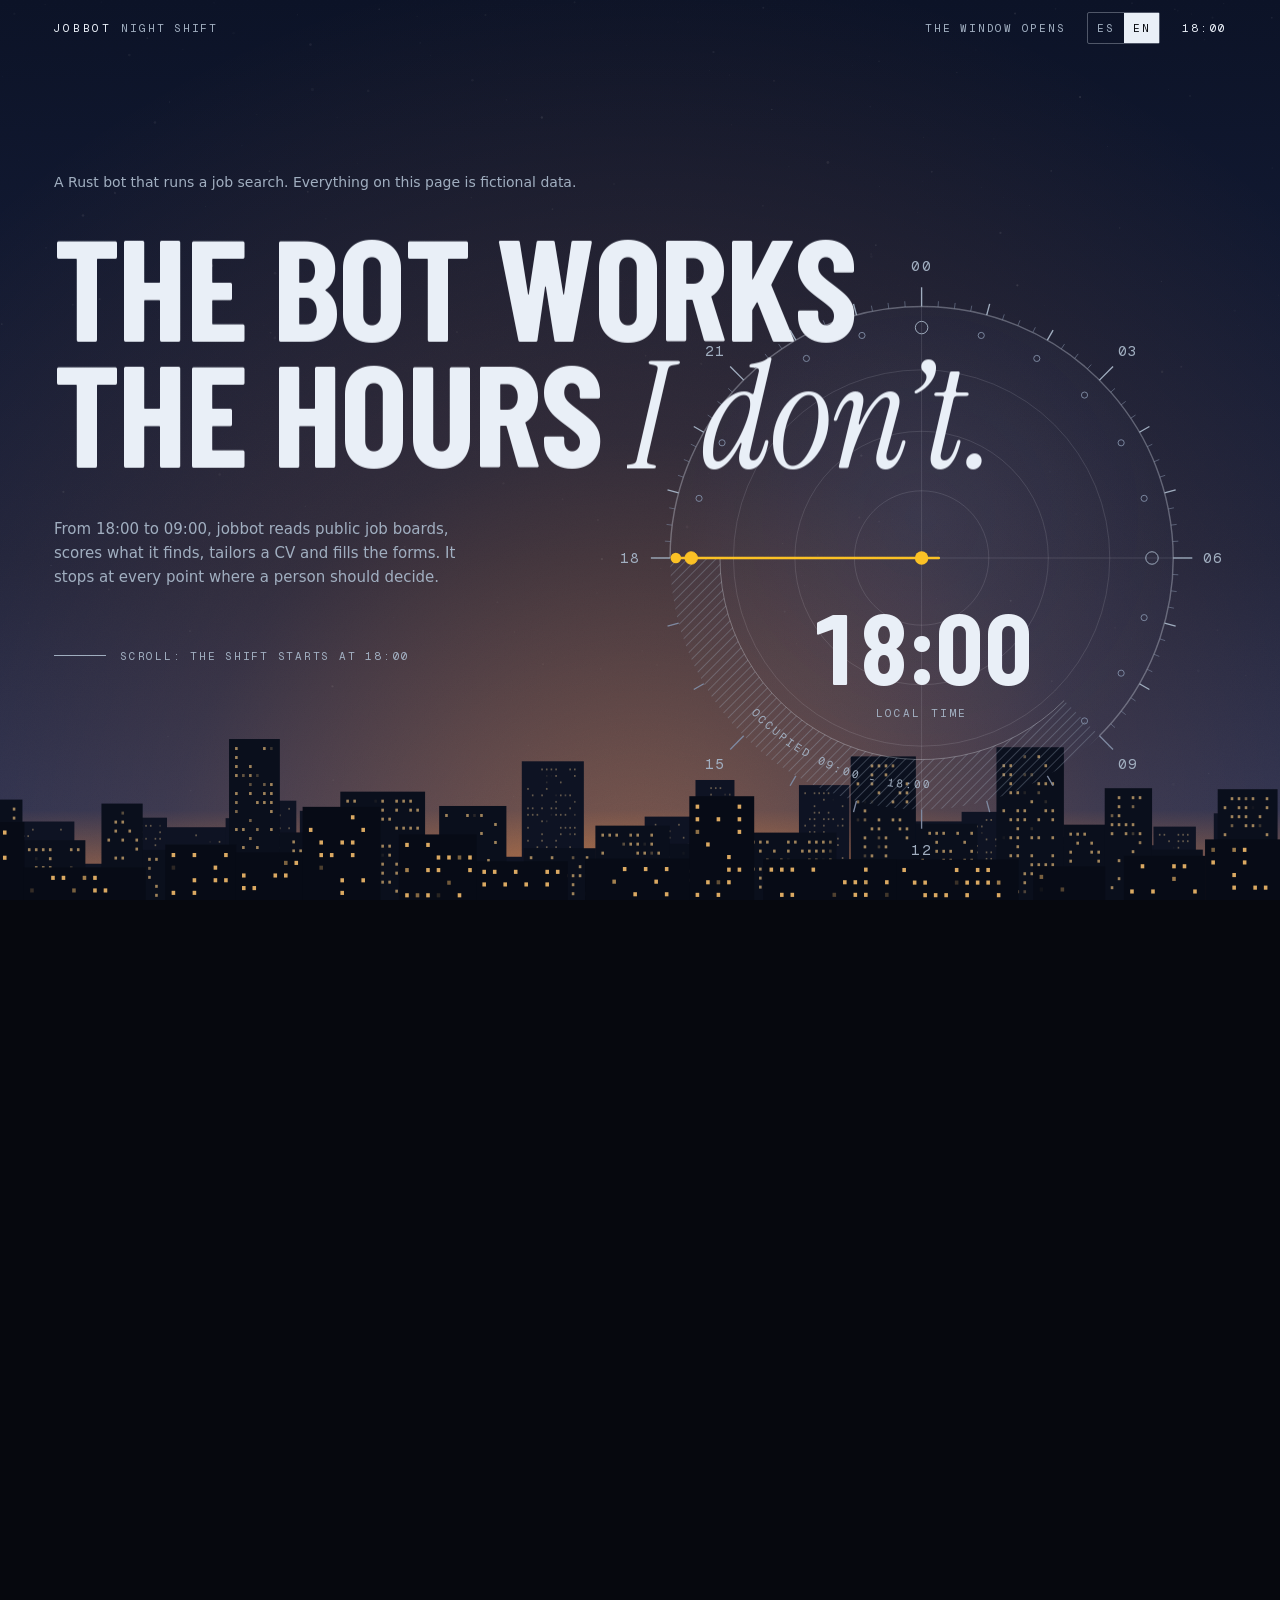
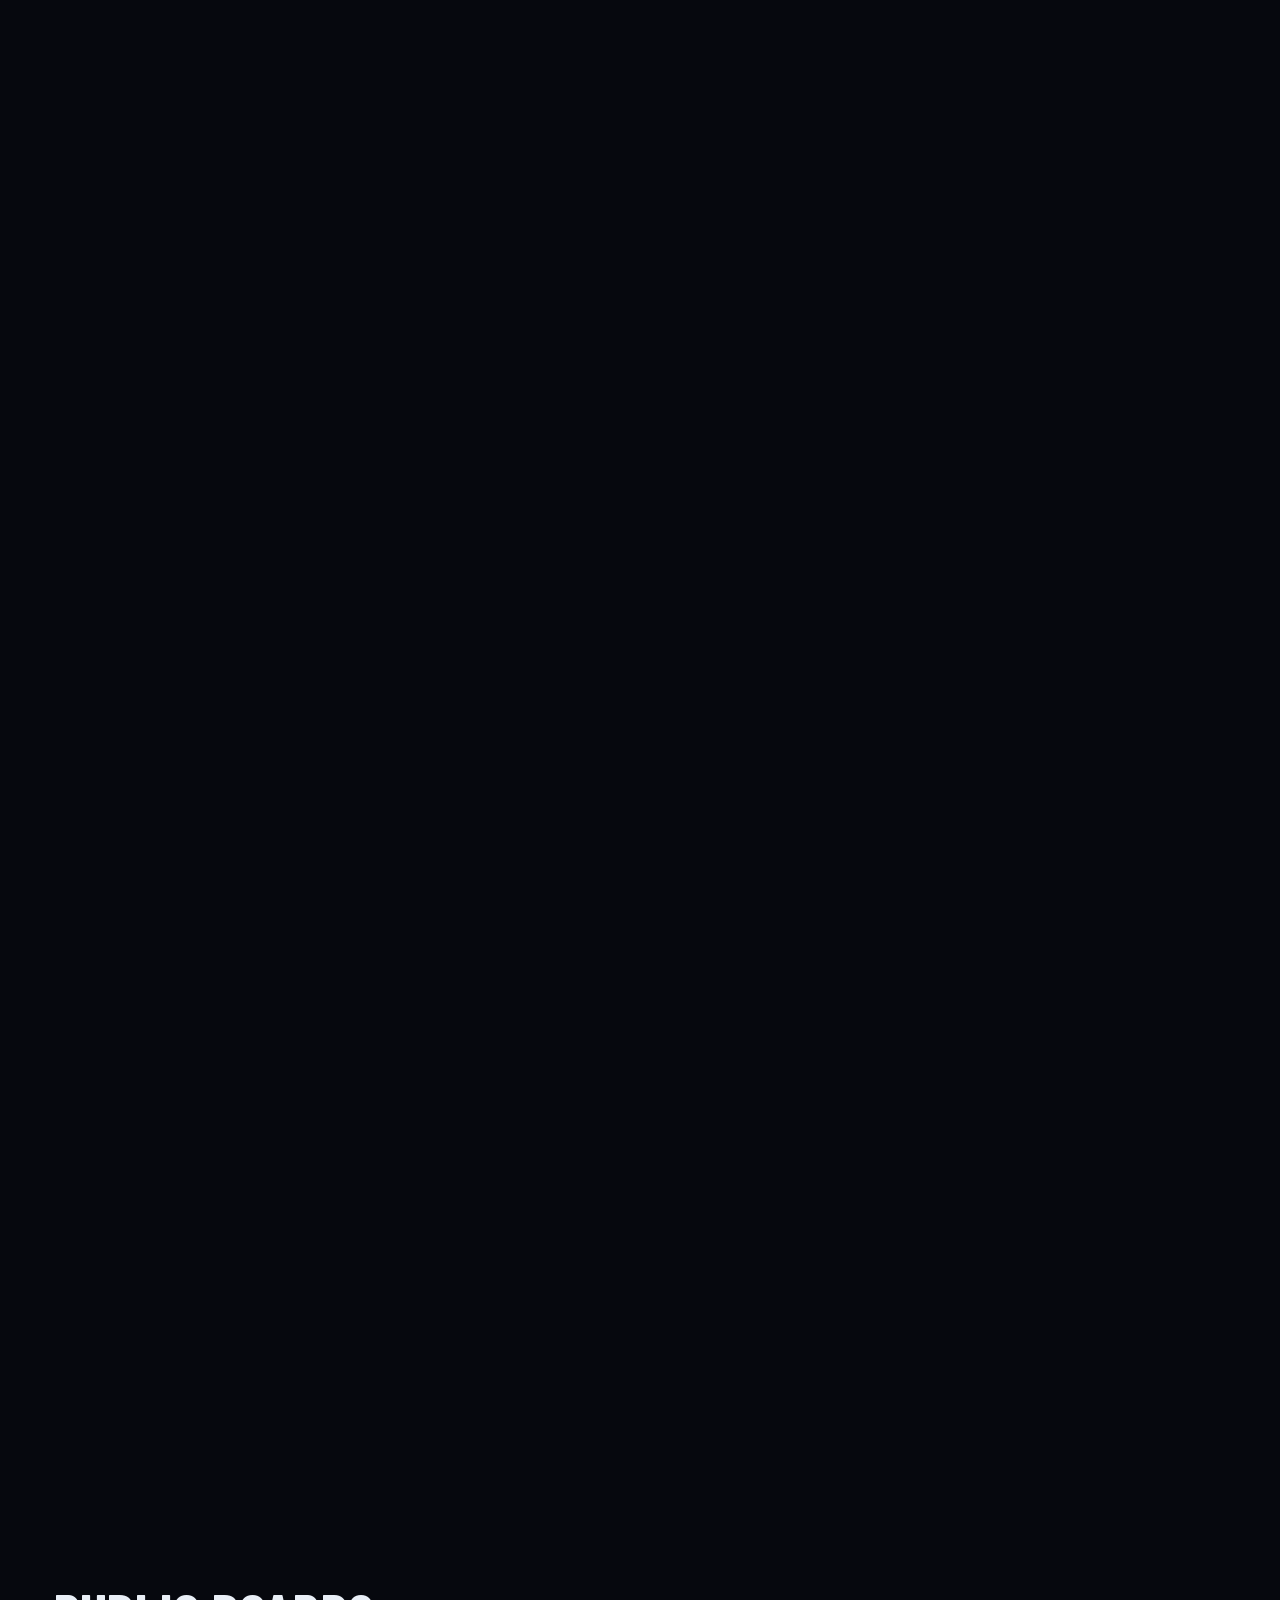
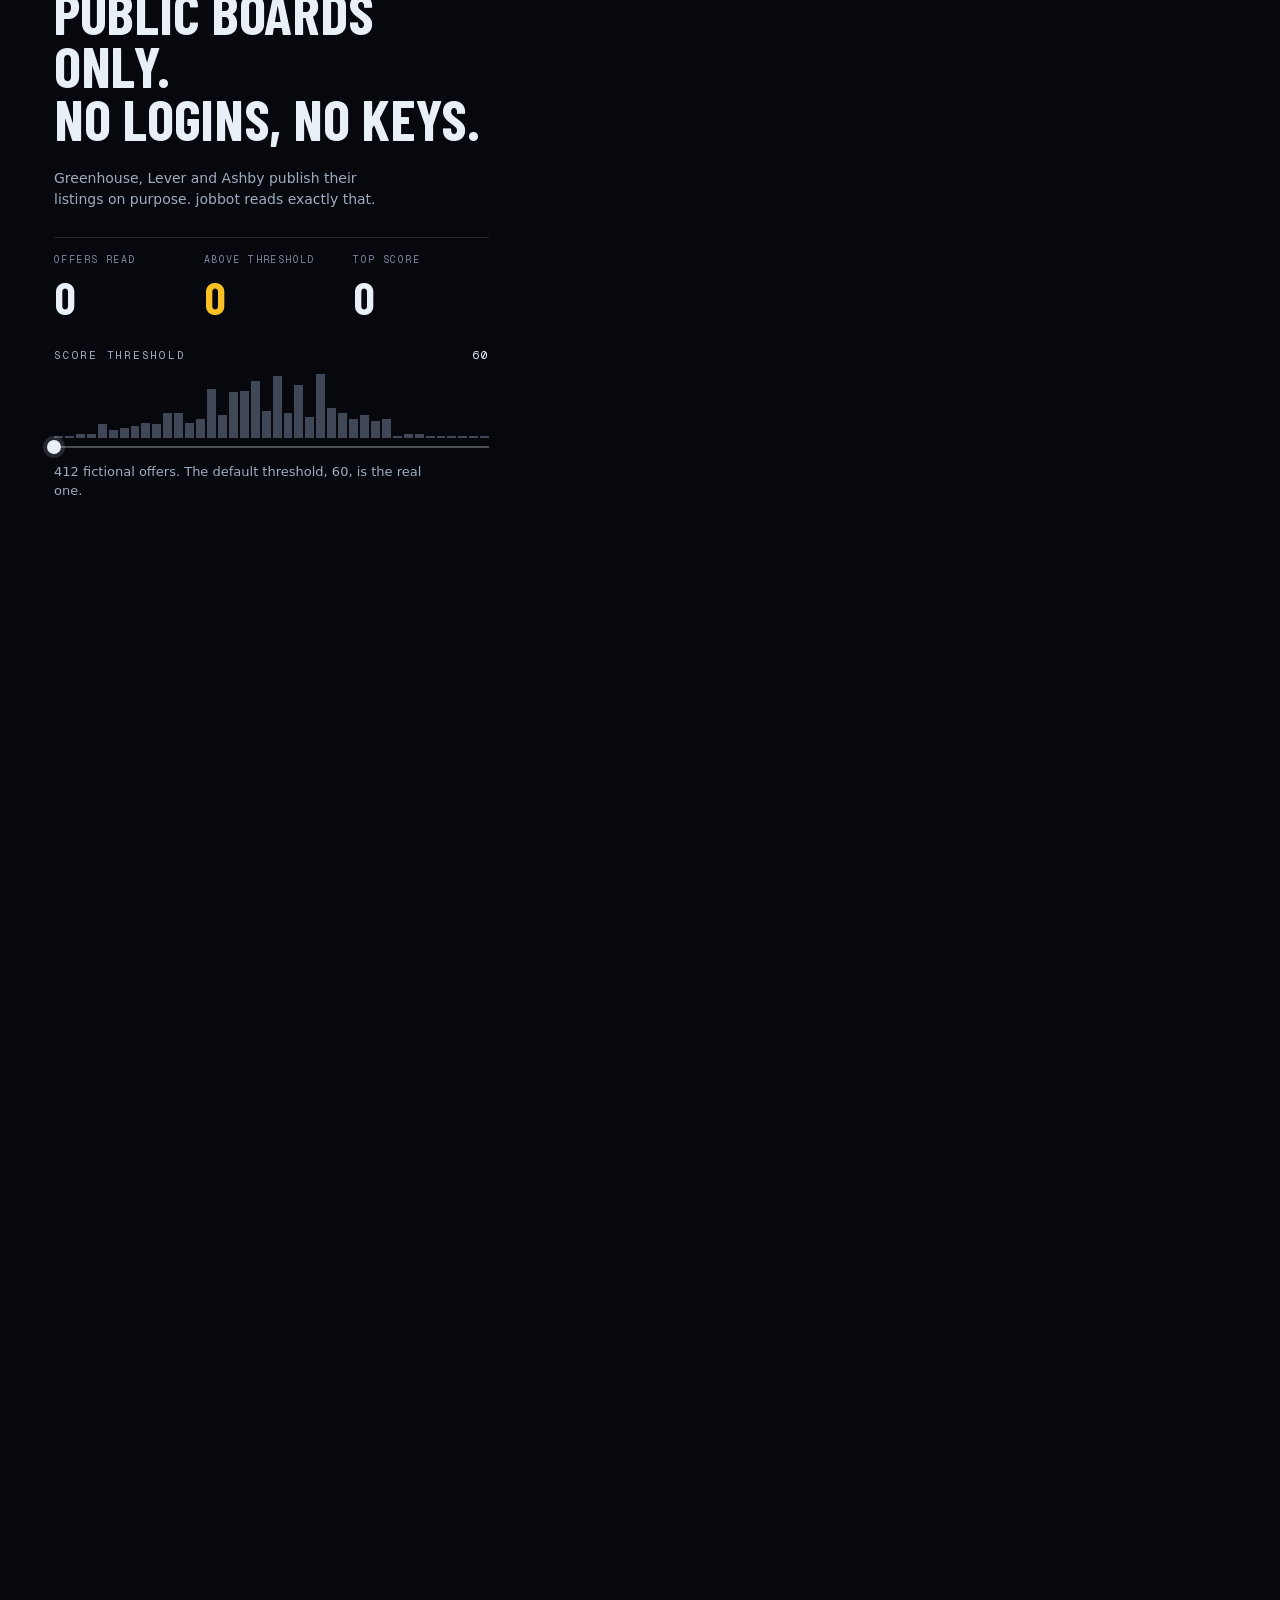
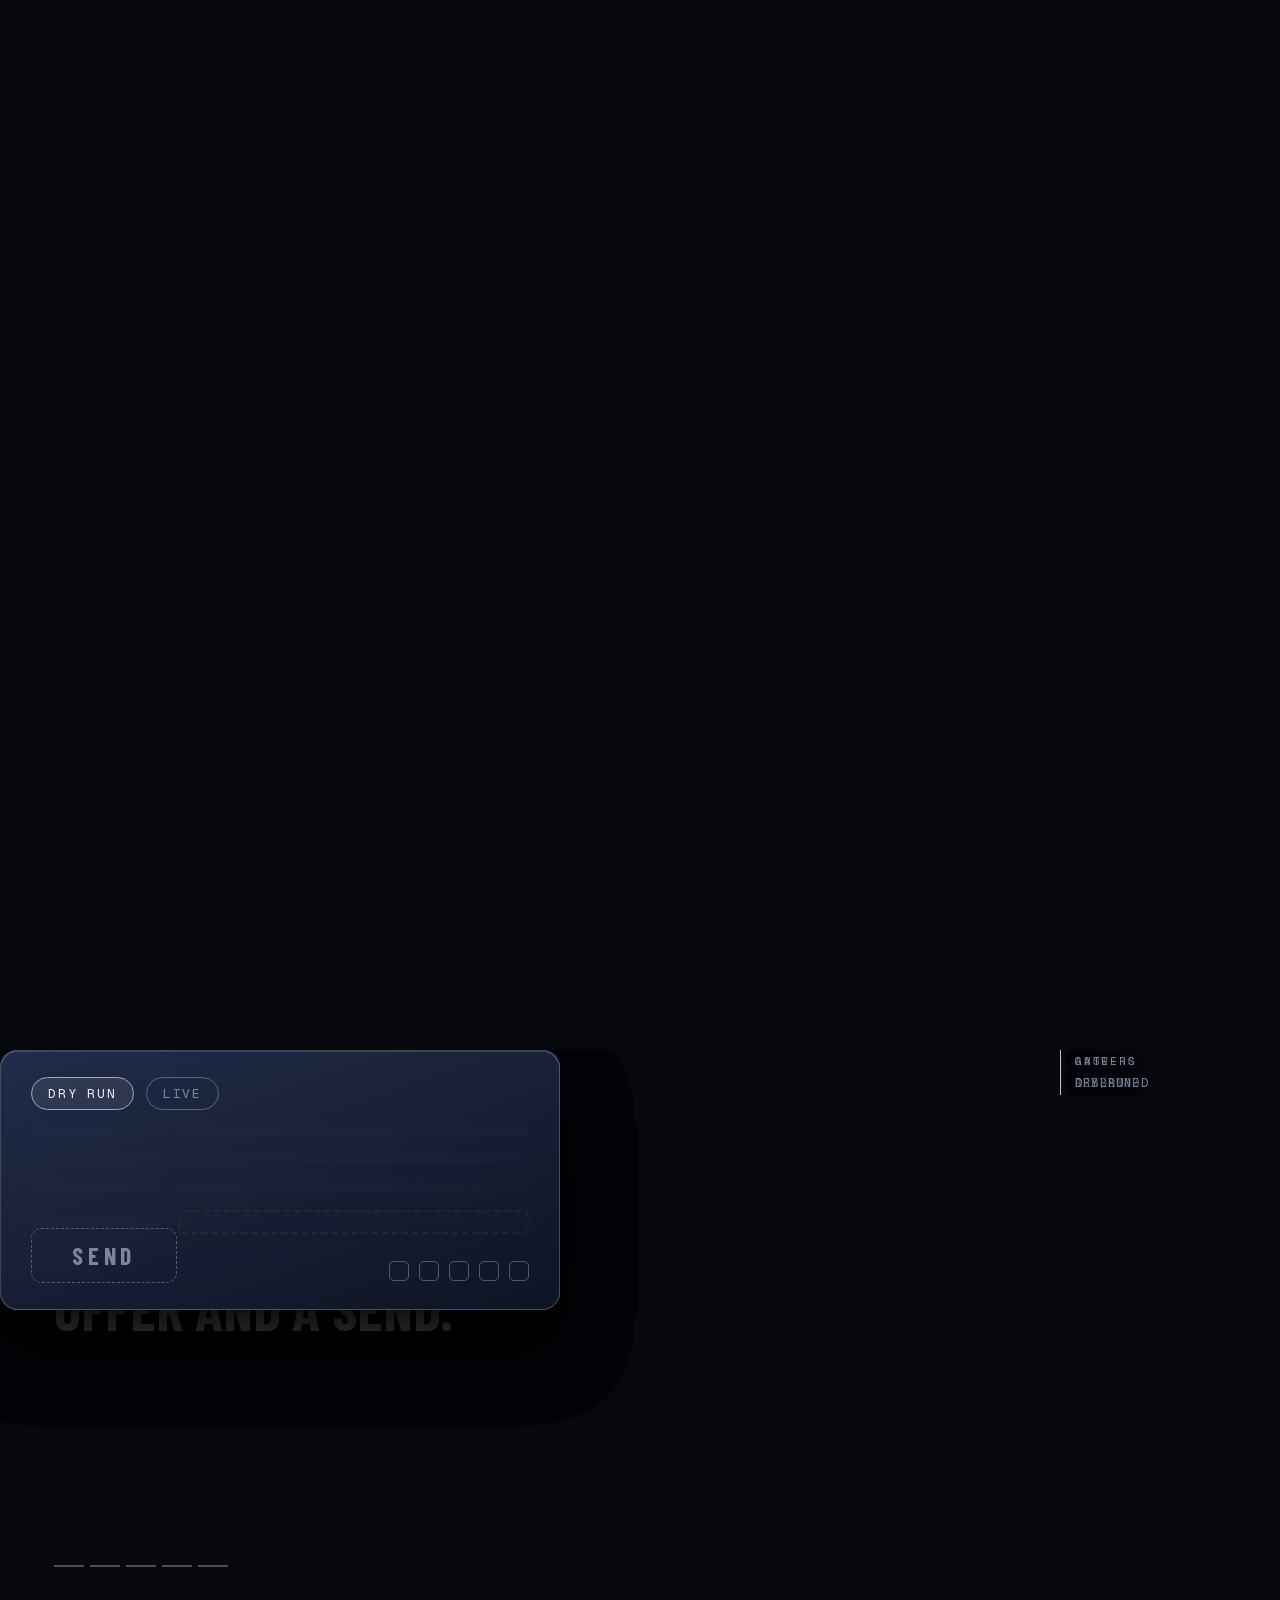
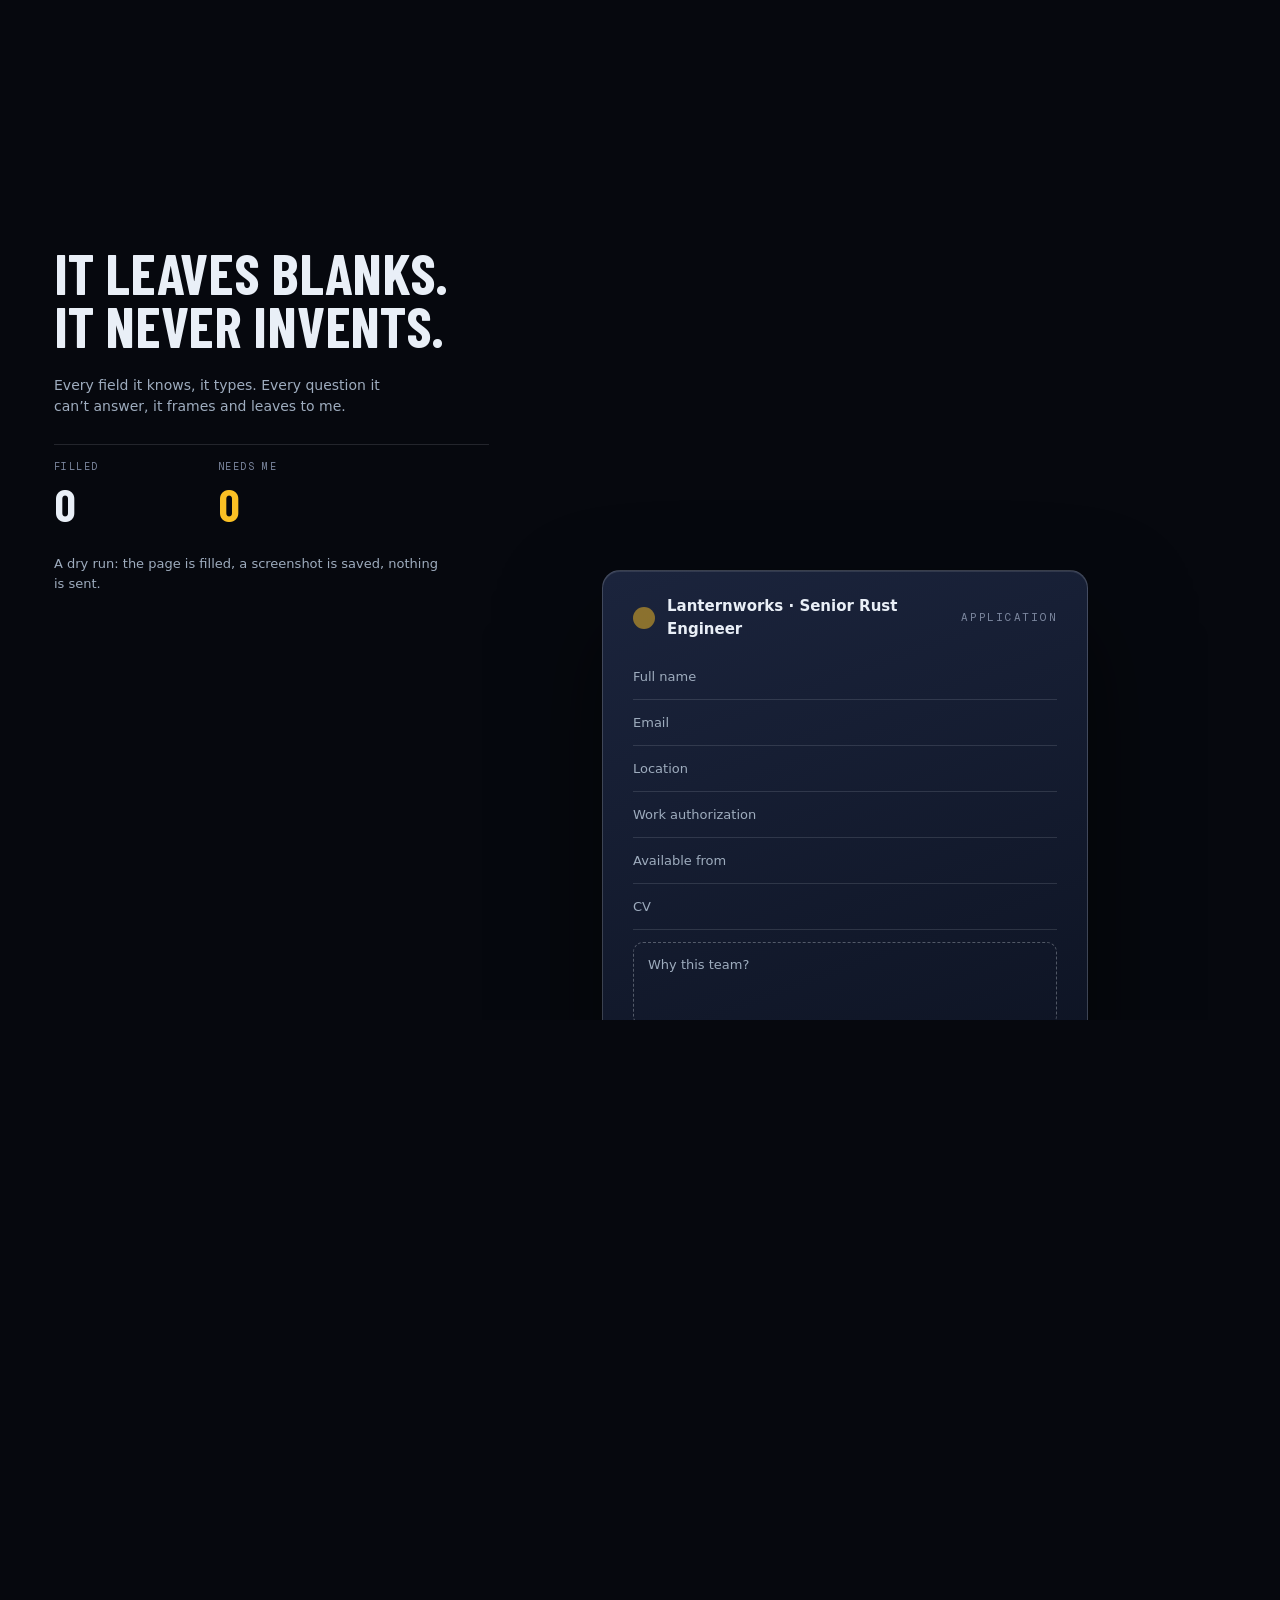
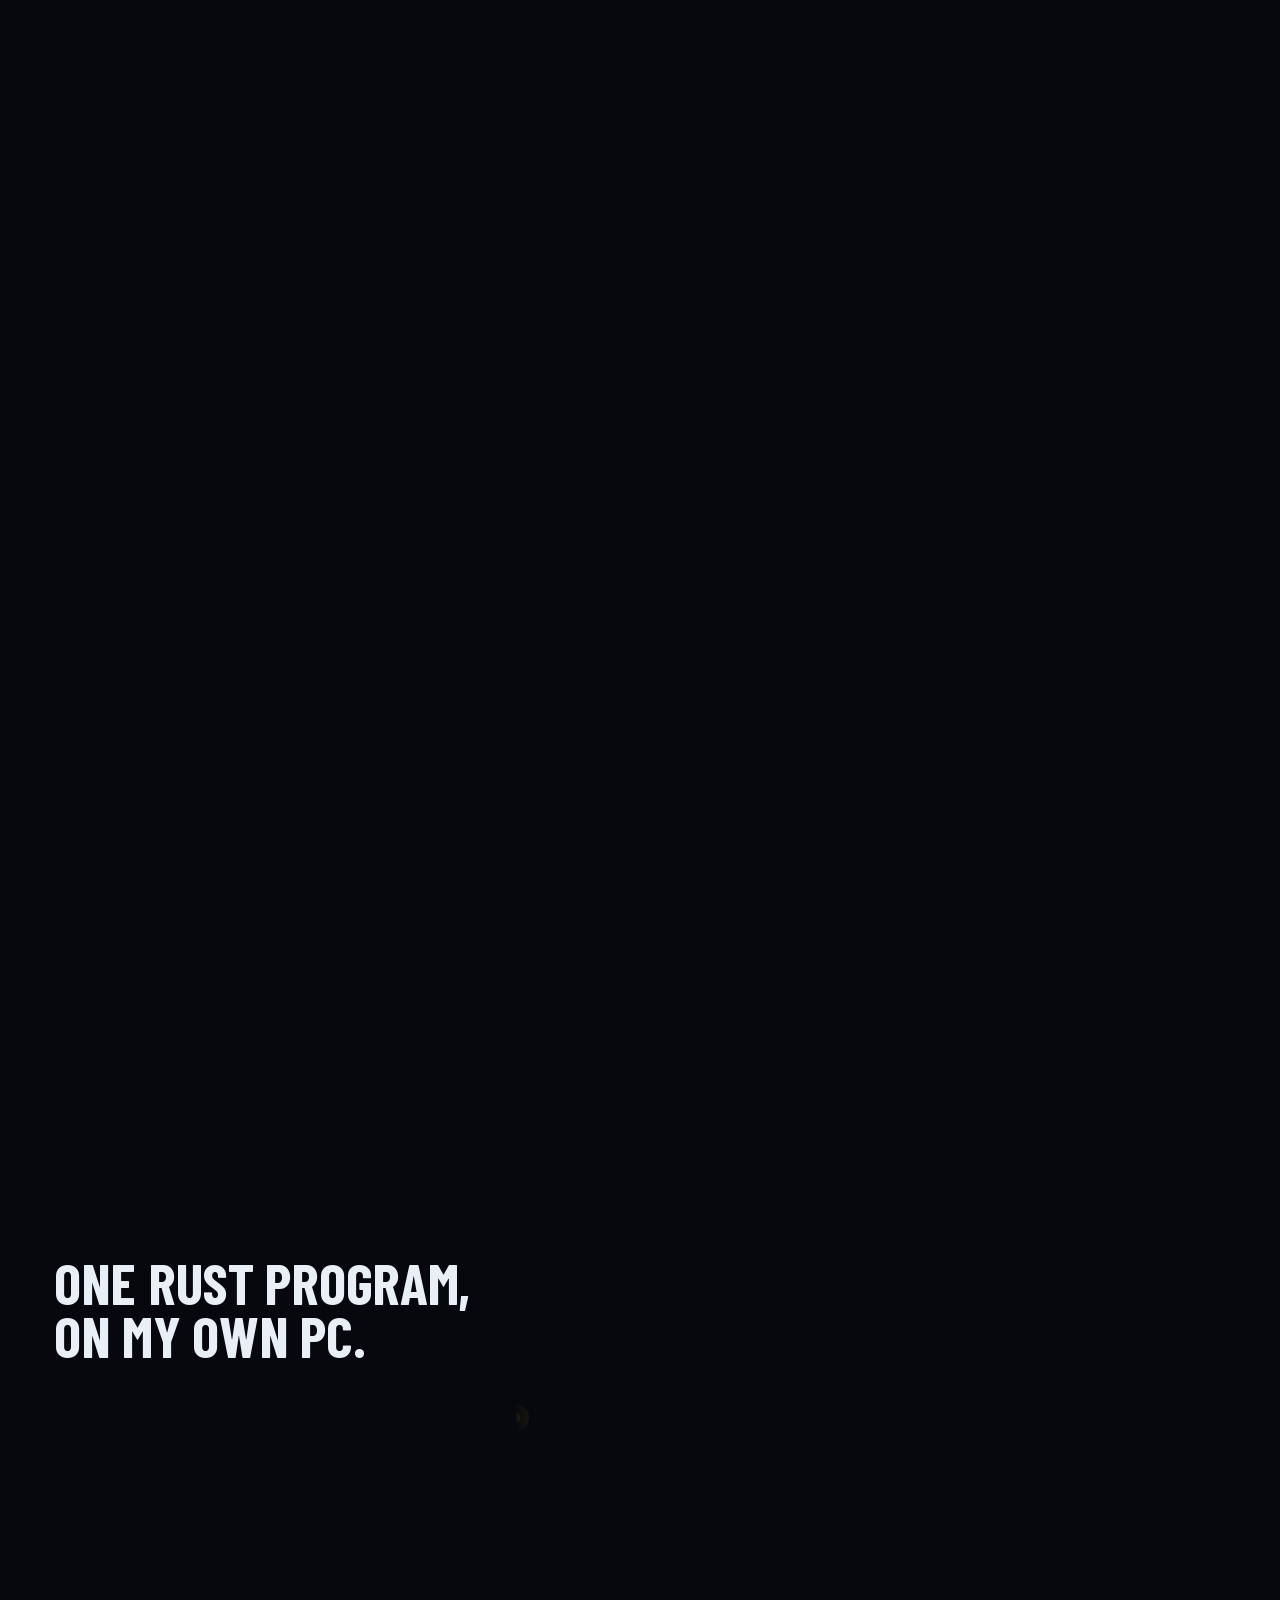
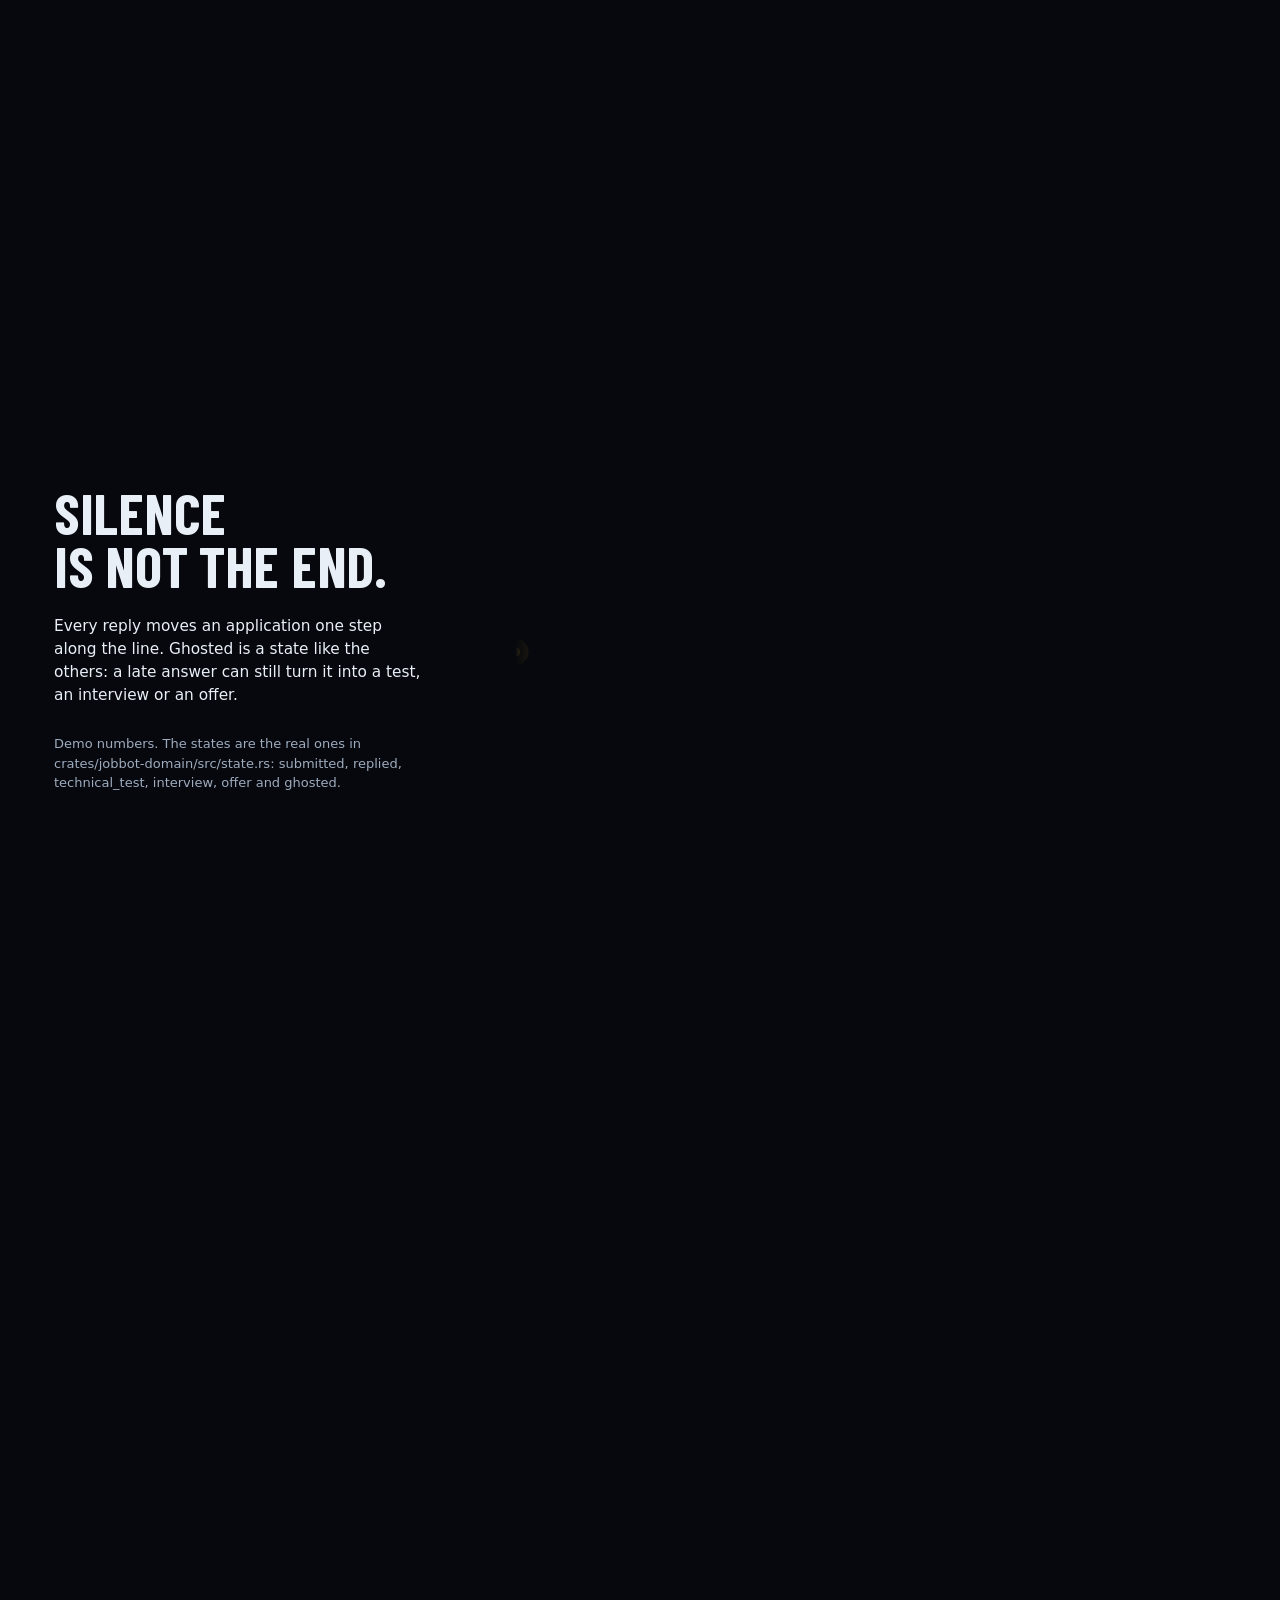
==== commit 18cfeb9e: "feat(story): the story is readable without JavaScript The stylesheet hid the pieces that only the sc" ====
--- a/site/index.html
+++ b/site/index.html
@@ -12,10 +12,29 @@
 <link rel="preload" href="assets/fonts/barlow-condensed-700.woff2" as="font" type="font/woff2" crossorigin>
 <link rel="preload" href="assets/fonts/instrument-serif-400italic.woff2" as="font" type="font/woff2" crossorigin>
 <link rel="preload" href="assets/fonts/geist-mono-400.woff2" as="font" type="font/woff2" crossorigin>
+<script src="assets/js/boot.js"></script>
 <link rel="stylesheet" href="assets/css/main.css">
+<link rel="modulepreload" href="assets/js/camera.js">
+<link rel="modulepreload" href="assets/js/dial.js">
+<link rel="modulepreload" href="assets/js/engine.js">
+<link rel="modulepreload" href="assets/js/i18n.js">
+<link rel="modulepreload" href="assets/js/lang.js">
+<link rel="modulepreload" href="assets/js/rig.js">
+<link rel="modulepreload" href="assets/js/scenes/approve.js">
+<link rel="modulepreload" href="assets/js/scenes/follow.js">
+<link rel="modulepreload" href="assets/js/scenes/form.js">
+<link rel="modulepreload" href="assets/js/scenes/hero.js">
+<link rel="modulepreload" href="assets/js/scenes/honest.js">
+<link rel="modulepreload" href="assets/js/scenes/layers.js">
+<link rel="modulepreload" href="assets/js/scenes/machine.js">
+<link rel="modulepreload" href="assets/js/scenes/read.js">
+<link rel="modulepreload" href="assets/js/sky.js">
+<link rel="modulepreload" href="assets/js/try.js">
+<link rel="modulepreload" href="assets/js/util.js">
 <script type="module" src="assets/js/main.js"></script>
 </head>
 <body>
+<noscript><p class="noscript">The animated version of this page needs JavaScript, so what follows is its text without the animation. The <a href="demo/index.html?scenario=urgent&amp;theme=dark">demo panel</a> needs JavaScript too; the <a href="https://github.com/gonzalo-rosas-rojas/jobbot-showcase">source of this page</a> is on GitHub.</p></noscript>
 <a class="skip" href="#main">Skip to content</a>
 
 <canvas id="sky" aria-hidden="true"></canvas>
@@ -232,7 +251,7 @@
   <section class="act act-8" id="a8" data-scene="honest" data-from="14.917" data-to="15" data-label="THE WINDOW CLOSES" aria-labelledby="h8">
     <div class="stage">
       <div class="paper">
-        <h2 class="honest" id="h8" aria-label="Honest."></h2>
+        <h2 class="honest" id="h8" aria-label="Honest.">Honest.</h2>
         <ol class="rules">
           <li><p>It never invents a skill.</p><code>src/cv.rs</code></li>
           <li><p>It leaves a blank before it guesses.</p><code>src/form.rs</code></li>
--- a/site/assets/css/main.css
+++ b/site/assets/css/main.css
@@ -4,7 +4,7 @@
    Rules the whole sheet follows (from the study of 25 design reels, see docs/DESIGN.md):
    - one accent (gold = "your turn" / the key datum), everything else is cool neutral on a night with a hue
    - three type voices: condensed display, one italic serif word per headline, mono for instruments
-   - one idea per screen, ~30 words at most; motion is tied to scroll or to a data change, never to a timer
+   - one idea per screen, ~30 words at most; motion is tied to scroll or to a data change (the stars twinkle on a timer, see docs/DESIGN.md)
    - only transform, opacity and clip-path are animated */
 
 /* The three voices are own files now (OFL 1.1, see assets/fonts/VENDORED.md); the system fonts the piece used before stay behind them in the stacks.
@@ -63,10 +63,11 @@
 .rig { position: fixed; inset: 0; z-index: 2; pointer-events: none; overflow: hidden; perspective: 1900px; perspective-origin: 50% 36%; }
 .plane {
   position: absolute; left: 50%; top: 50%; width: 1920px; height: 1080px; margin: -540px 0 0 -960px;
-  transform-origin: 50% 50%; will-change: transform, opacity; opacity: 0; visibility: hidden;
+  transform-origin: 50% 50%; will-change: transform, opacity;
   border-radius: 22px; overflow: hidden; background: #0b1015;
   box-shadow: 0 0 0 1px rgba(255, 255, 255, 0.1), 0 70px 180px rgba(0, 0, 0, 0.7), 0 0 140px rgba(110, 150, 255, 0.12);
 }
+:where(html.js) .plane { opacity: 0; visibility: hidden; }
 .plane iframe { width: 100%; height: 100%; border: 0; display: block; background: #0b1015; pointer-events: none; }
 .plane-sheen { position: absolute; inset: 0; pointer-events: none; background: linear-gradient(115deg, rgba(255, 255, 255, 0.08) 0%, rgba(255, 255, 255, 0) 30%, rgba(255, 255, 255, 0) 64%, rgba(255, 255, 255, 0.04) 100%); }
 
@@ -152,7 +153,8 @@
 
 /* Type voices: condensed caps and mono are the machine; the italic serif is only ever Gonza speaking. */
 /* the beat while the panel rises */
-.beat { position: absolute; left: var(--gutter); top: clamp(96px, 16vh, 170px); width: min(34vw, 520px); opacity: 0; will-change: transform, opacity; }
+.beat { position: absolute; left: var(--gutter); top: clamp(96px, 16vh, 170px); width: min(34vw, 520px); will-change: transform, opacity; }
+:where(html.js) .beat { opacity: 0; }
 .beat-title { font-family: var(--display); font-weight: 700; font-stretch: 75%; font-variation-settings: "wdth" 75; text-transform: uppercase; font-size: clamp(34px, 4.6vw, 84px); line-height: 0.92; margin-bottom: 2.4vh; }
 .beat-title .serif { font-size: 1.05em; }
 .beat-sub { color: var(--text-dim); line-height: 1.6; max-width: 40ch; font-size: clamp(14px, 1.05vw, 17px); }
@@ -185,7 +187,7 @@
 /* act 03: decide — five glass plates, exploded, with readable labels outside the 3D */
 .a3-copy { position: absolute; left: var(--gutter); top: clamp(92px, 14vh, 150px); width: min(32vw, 480px); will-change: transform, opacity; }
 .steps { list-style: none; margin: 3.4vh 0 0; padding: 0; position: relative; min-height: 20vh; }
-.steps li { position: absolute; left: 0; right: 0; top: 0; opacity: 0; will-change: opacity; }
+:where(html.js) .steps li { position: absolute; left: 0; right: 0; top: 0; opacity: 0; will-change: opacity; }
 .steps b { display: block; color: var(--gold); margin-bottom: 12px; }
 .steps p { color: var(--text); font-size: clamp(15px, 1.25vw, 20px); line-height: 1.5; max-width: 34ch; }
 .pips { display: flex; gap: 6px; margin-top: 2.2vh; }
@@ -261,7 +263,7 @@
 .tags li.on { color: var(--text); }
 .tags li.on span { color: var(--gold); }
 
-html:not(.js) .steps li { position: static; opacity: 1; margin-bottom: 18px; }
+html:not(.js) .steps li { margin-bottom: 18px; }
 
 
 /* act 04: fill — a form typed by scroll, two honest blanks */
@@ -298,15 +300,16 @@
 /* act 05: machine room — the real module chain, drawn as you scroll, with counted numbers */
 .a5-copy { position: absolute; left: var(--gutter); top: clamp(92px, 14vh, 150px); width: min(34vw, 520px); will-change: transform, opacity; }
 .caps { position: relative; min-height: 15vh; margin-bottom: 1.4vh; }
-.cap { position: absolute; left: 0; right: 0; top: 0; max-width: 38ch; color: var(--text); font-size: clamp(15px, 1.2vw, 19px); line-height: 1.5; opacity: 0; will-change: opacity; }
-html:not(.js) .cap { position: static; opacity: 1; margin-bottom: 12px; }
-.a5-copy .stats { opacity: 0; }
-.a5-copy .note { opacity: 0; }
+.cap { max-width: 38ch; color: var(--text); font-size: clamp(15px, 1.2vw, 19px); line-height: 1.5; }
+:where(html.js) .cap { position: absolute; left: 0; right: 0; top: 0; opacity: 0; will-change: opacity; }
+html:not(.js) .cap { margin-bottom: 12px; }
+:where(html.js) .a5-copy .stats, :where(html.js) .a5-copy .note { opacity: 0; }
 .arch { position: absolute; left: 44vw; top: 50%; width: min(52vw, 860px); transform: translate3d(0, -50%, 0); will-change: opacity; }
 .arch svg { display: block; width: 100%; height: auto; overflow: visible; }
-.wire { stroke: var(--text-dim); stroke-width: 1.6; stroke-dasharray: 1; stroke-dashoffset: 1; }
+.wire { stroke: var(--text-dim); stroke-width: 1.6; }
+:where(html.js) .wire { stroke-dasharray: 1; stroke-dashoffset: 1; }
 .wire.under { stroke: var(--text-faint); stroke-width: 1.2; }
-.node { opacity: 0; }
+:where(html.js) .node { opacity: 0; }
 .node rect { fill: rgba(14, 20, 36, 0.86); stroke: var(--line-strong); stroke-width: 1.2; }
 .node.human rect { stroke: var(--gold); stroke-dasharray: 6 5; }
 .node.human .n-name { fill: var(--gold); }
@@ -321,8 +324,9 @@
 .a6-copy { position: absolute; left: var(--gutter); top: clamp(92px, 14vh, 150px); width: min(34vw, 500px); will-change: transform, opacity; }
 .a6-copy .sub { max-width: 38ch; font-size: clamp(15px, 1.2vw, 19px); color: var(--text); }
 .band { fill: rgba(233, 239, 247, 0.09); stroke: var(--line-strong); stroke-width: 1.2; }
-.spine { fill: none; stroke: var(--text-faint); stroke-width: 1.2; stroke-dasharray: 1; stroke-dashoffset: 1; }
-.stop { opacity: 0; }
+.spine { fill: none; stroke: var(--text-faint); stroke-width: 1.2; }
+:where(html.js) .spine { stroke-dasharray: 1; stroke-dashoffset: 1; }
+:where(html.js) .stop { opacity: 0; }
 .stop-ring { fill: var(--night-1); stroke: var(--text-dim); stroke-width: 2; }
 .stop.is-hit .stop-ring { fill: var(--gold); stroke: var(--gold); }
 .num { font: 700 56px var(--display); font-stretch: 75%; fill: var(--text); font-variant-numeric: tabular-nums; }
@@ -330,10 +334,12 @@
 .state { font: 600 12.5px var(--mono); letter-spacing: 0.16em; fill: var(--text-dim); }
 .node.ghost rect { stroke-dasharray: 6 5; }
 .node.ghost .n-name { fill: var(--text-dim); }
-.wire.ghost-out { stroke: var(--gold); stroke-dasharray: 1; }
+.wire.ghost-out { stroke: var(--gold); }
+:where(html.js) .wire.ghost-out { stroke-dasharray: 1; }
 .wire.ghost-in { stroke: var(--text-faint); }
-.ghost-head { fill: var(--gold); opacity: 0; }
-.ghost-label { font: 600 11.5px var(--mono); letter-spacing: 0.16em; fill: var(--gold); opacity: 0; }
+.ghost-head { fill: var(--gold); }
+.ghost-label { font: 600 11.5px var(--mono); letter-spacing: 0.16em; fill: var(--gold); }
+:where(html.js) .ghost-head, :where(html.js) .ghost-label { opacity: 0; }
 
 
 /* act 07: approve — the one place a human speaks (italic serif), and the one place mint appears */
@@ -361,7 +367,8 @@
 .five-label.is-done { color: var(--mint); }
 
 /* act 08: the window closes — the one peak: the sun comes up out of the dial and the page turns to paper */
-.paper { position: absolute; inset: 0; background: var(--paper); color: var(--paper-ink); clip-path: circle(0px at 90% 10%); padding: clamp(64px, 8vh, 88px) var(--gutter) 24px; display: flex; overflow: hidden; flex-direction: column; will-change: clip-path; }
+.paper { position: absolute; inset: 0; background: var(--paper); color: var(--paper-ink); padding: clamp(64px, 8vh, 88px) var(--gutter) 24px; display: flex; overflow: hidden; flex-direction: column; will-change: clip-path; }
+:where(html.js) .paper { clip-path: circle(0px at 90% 10%); }
 .honest { margin: 0; font-family: var(--display); font-weight: 700; font-stretch: 75%; font-variation-settings: "wdth" 75; text-transform: uppercase; font-size: calc(clamp(88px, 28.2vw, 560px) * var(--fit, 1)); line-height: 0.82; letter-spacing: -0.018em; white-space: nowrap; }
 /* "HONESTO." is a letter longer than "HONEST.": the same column, a little smaller */
 html[lang="es"] .honest { --fit: 0.94; }
@@ -371,7 +378,8 @@
 .rules li { display: grid; grid-template-columns: 1fr auto; align-items: baseline; gap: 24px; padding: 13px 0; border-top: 1px solid rgba(19, 31, 53, 0.22); will-change: transform, opacity; }
 .rules p { font-size: clamp(17px, 1.7vw, 27px); line-height: 1.25; max-width: 62ch; }
 .rules code { font: 600 13px var(--mono); letter-spacing: 0.06em; color: var(--paper-dim); white-space: nowrap; }
-.paper-end { visibility: hidden; display: flex; align-items: flex-end; justify-content: space-between; gap: clamp(20px, 4vw, 64px); margin-top: 18px; }
+:where(html.js) .paper-end { visibility: hidden; }
+.paper-end { display: flex; align-items: flex-end; justify-content: space-between; gap: clamp(20px, 4vw, 64px); margin-top: 18px; }
 .foot { margin-top: 0; max-width: 100ch; color: var(--paper-dim); font-size: 10.5px; line-height: 1.6; letter-spacing: 0.12em; }
 .cta { flex: none; display: inline-flex; align-items: center; gap: 14px; padding: 15px 22px 15px 20px; border: 0; border-radius: 2px; background: var(--paper-ink); color: var(--paper); font: 600 17px/1 var(--body); letter-spacing: 0.01em; cursor: pointer; transition: transform 0.35s var(--ease), background 0.2s; }
 .cta::before { content: ""; width: 12px; height: 12px; border-radius: 50%; background: var(--gold); box-shadow: 0 0 0 4px rgba(251, 192, 36, 0.28); transition: transform 0.35s var(--ease); }
@@ -381,7 +389,8 @@
 .cta:focus-visible { outline-color: var(--paper-ink); outline-offset: 4px; }
 
 /* "Use the panel": a button in the HUD once the panel has appeared, and a full-screen live copy of it */
-.hud-try { pointer-events: auto; font: inherit; letter-spacing: inherit; text-transform: inherit; color: var(--text); background: rgba(6, 8, 14, 0.35); border: 1px solid var(--line-strong); border-radius: 2px; padding: 7px 12px; cursor: pointer; opacity: 0; visibility: hidden; transform: translate3d(0, -4px, 0); transition: opacity 0.4s var(--ease), transform 0.4s var(--ease), color 0.2s, background 0.2s, border-color 0.2s, visibility 0s linear 0.4s; }
+.hud-try { pointer-events: auto; font: inherit; letter-spacing: inherit; text-transform: inherit; color: var(--text); background: rgba(6, 8, 14, 0.35); border: 1px solid var(--line-strong); border-radius: 2px; padding: 7px 12px; cursor: pointer; transition: opacity 0.4s var(--ease), transform 0.4s var(--ease), color 0.2s, background 0.2s, border-color 0.2s, visibility 0s linear 0.4s; }
+:where(html.js) .hud-try { opacity: 0; visibility: hidden; transform: translate3d(0, -4px, 0); }
 .panel-seen .hud-try { opacity: 1; visibility: visible; transform: none; transition-delay: 0s; }
 .hud-try:hover { color: var(--night-0); background: var(--gold); border-color: var(--gold); }
 .on-paper .hud-try, .paper-rising .hud-try { visibility: hidden; opacity: 0; }
@@ -505,6 +514,29 @@
   .hud-try { padding: 6px 9px; }
 }
 
+/* ---------- without JavaScript ---------- */
+/* assets/js/boot.js puts the class "js" on <html> before this sheet is read, so everything here applies only when scripts do
+   not run. The story then reads as a document: the eight acts one after the other, each as tall as its text. What only
+   moves with the scroll (and says nothing without it: the sky, the panel on its plane, the dial, the decorative pieces, the
+   counters that start at 0) is left out, and the diagrams are drawn whole. The styles that hide things for the animation
+   are written :where(html.js) ..., so they do not apply here either. */
+.noscript { margin: 0; padding: 14px var(--gutter); background: var(--night-2); border-bottom: 1px solid var(--line); line-height: 1.5; }
+.noscript a { color: var(--gold); }
+html:not(.js) #sky, html:not(.js) .rig, html:not(.js) .dial, html:not(.js) .grain, html:not(.js) .progress, html:not(.js) .try,
+html:not(.js) .hud-right, html:not(.js) .beat, html:not(.js) .cta, html:not(.js) .stack, html:not(.js) .leaders, html:not(.js) .tags,
+html:not(.js) .slider, html:not(.js) .pips, html:not(.js) .form, html:not(.js) .a7-card, html:not(.js) .stats, html:not(.js) .token { display: none; }
+html:not(.js) .hud { position: static; height: auto; padding: 18px var(--gutter) 0; }
+html:not(.js) .act { height: auto; margin-top: 0; }
+html:not(.js) .stage { position: static; height: auto; overflow: visible; padding: clamp(40px, 8vh, 72px) var(--gutter); }
+html:not(.js) .act-8 .stage { padding: 0; }
+html:not(.js) :is(.a1-copy, .a2-copy, .a3-copy, .a4-copy, .a5-copy, .a6-copy, .a7-copy) { position: static; width: auto; max-width: 62ch; }
+html:not(.js) .sub, html:not(.js) .note { display: block; }
+html:not(.js) .steps, html:not(.js) .caps { min-height: 0; }
+html:not(.js) .arch { position: static; width: auto; max-width: 860px; margin-top: 3vh; transform: none; overflow: visible; -webkit-mask-image: none; mask-image: none; }
+html:not(.js) .arch svg { position: static; width: 100%; height: auto; overflow: visible; }
+html:not(.js) .band { clip-path: none; }
+html:not(.js) .paper { position: static; }
+
 /* ---------- reduced motion: no letter ritual, no looping cue ---------- */
 @media (prefers-reduced-motion: reduce) {
   .try, .try.is-open, .try.from-plane, .try.from-plane.is-open { transition: none; }
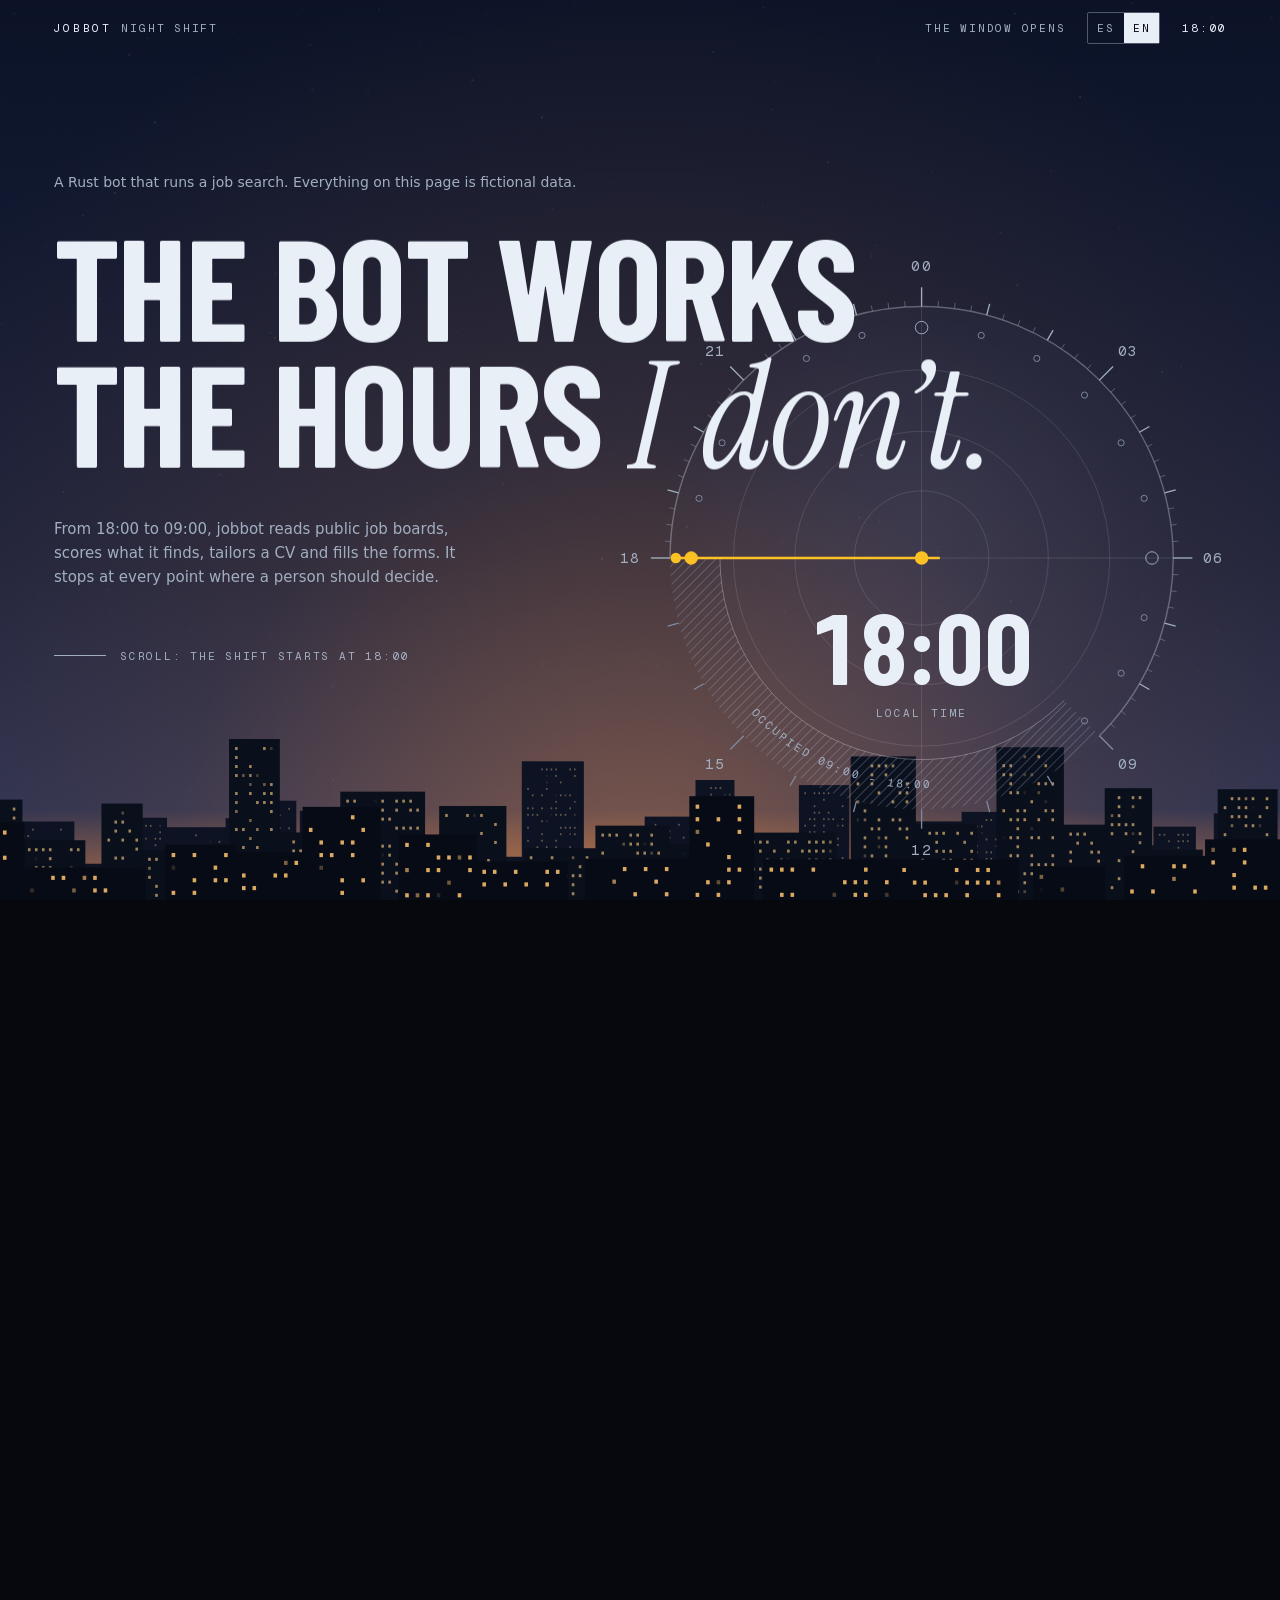
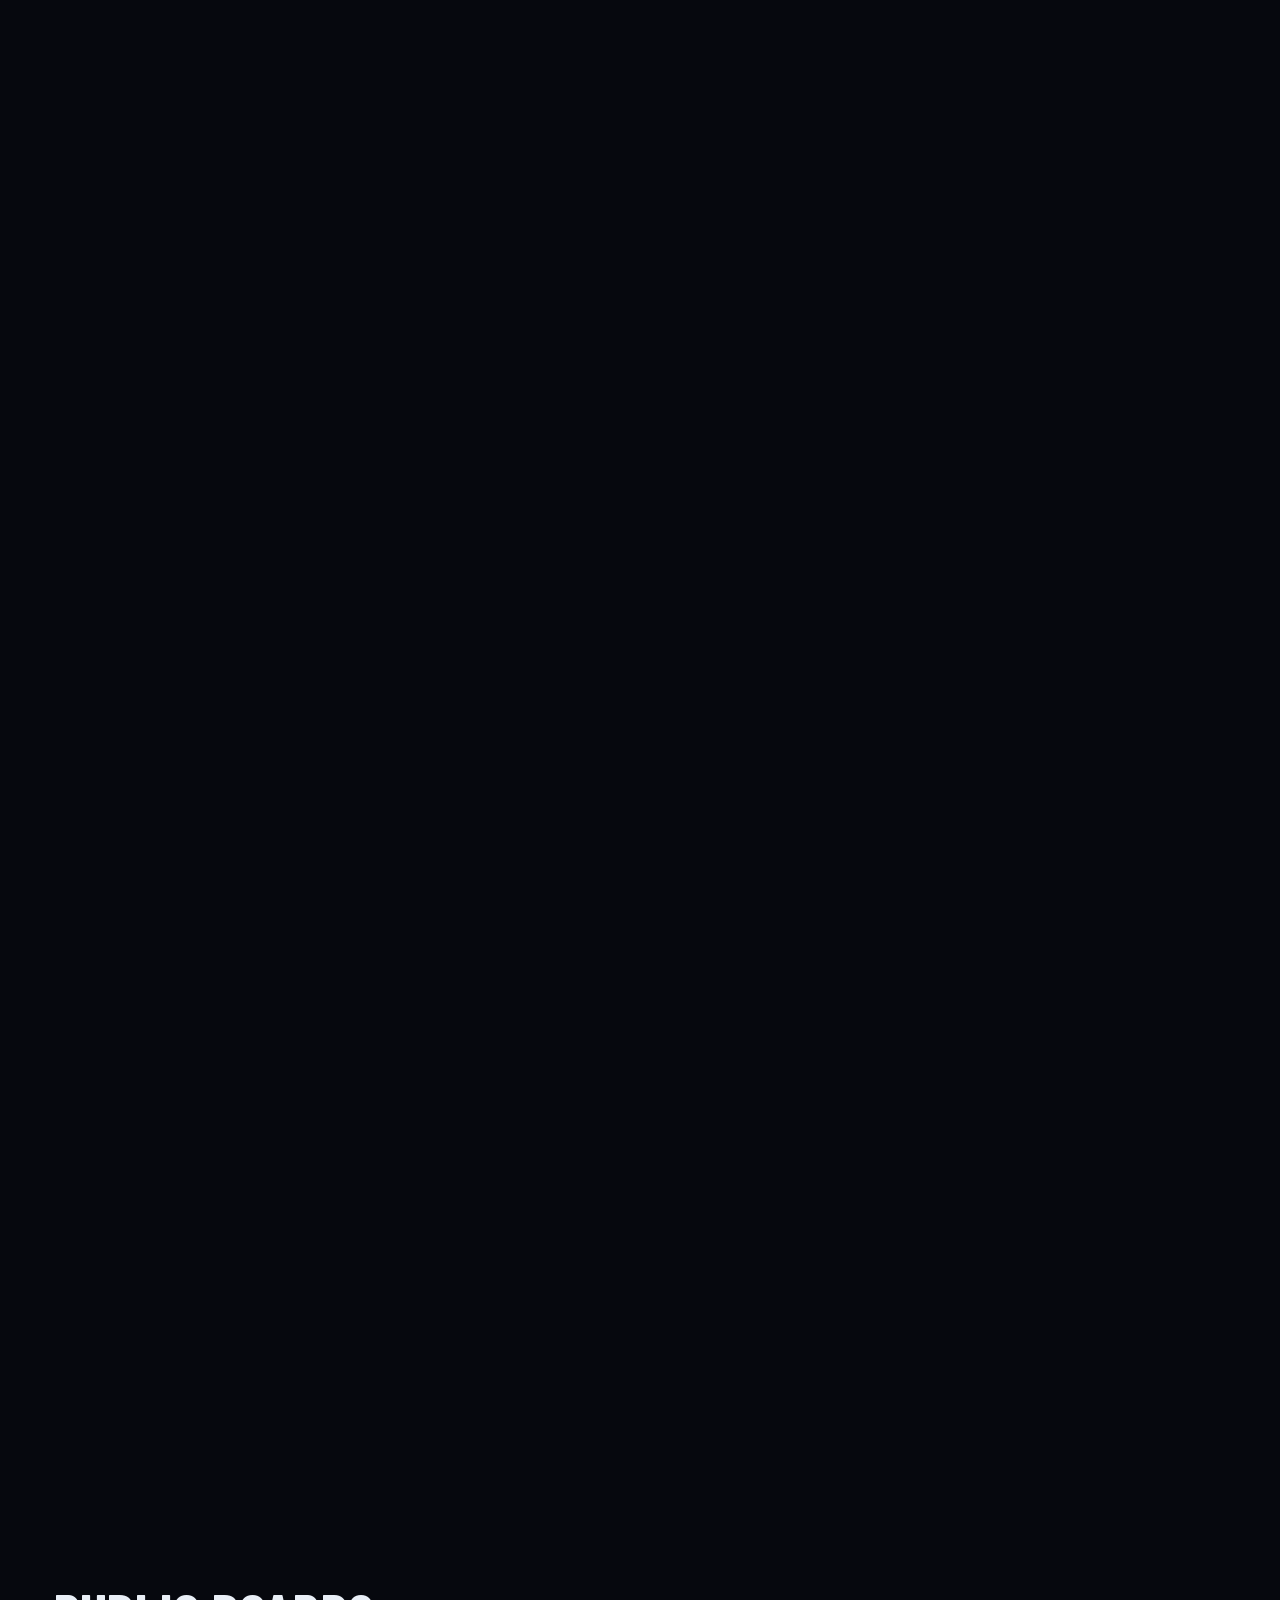
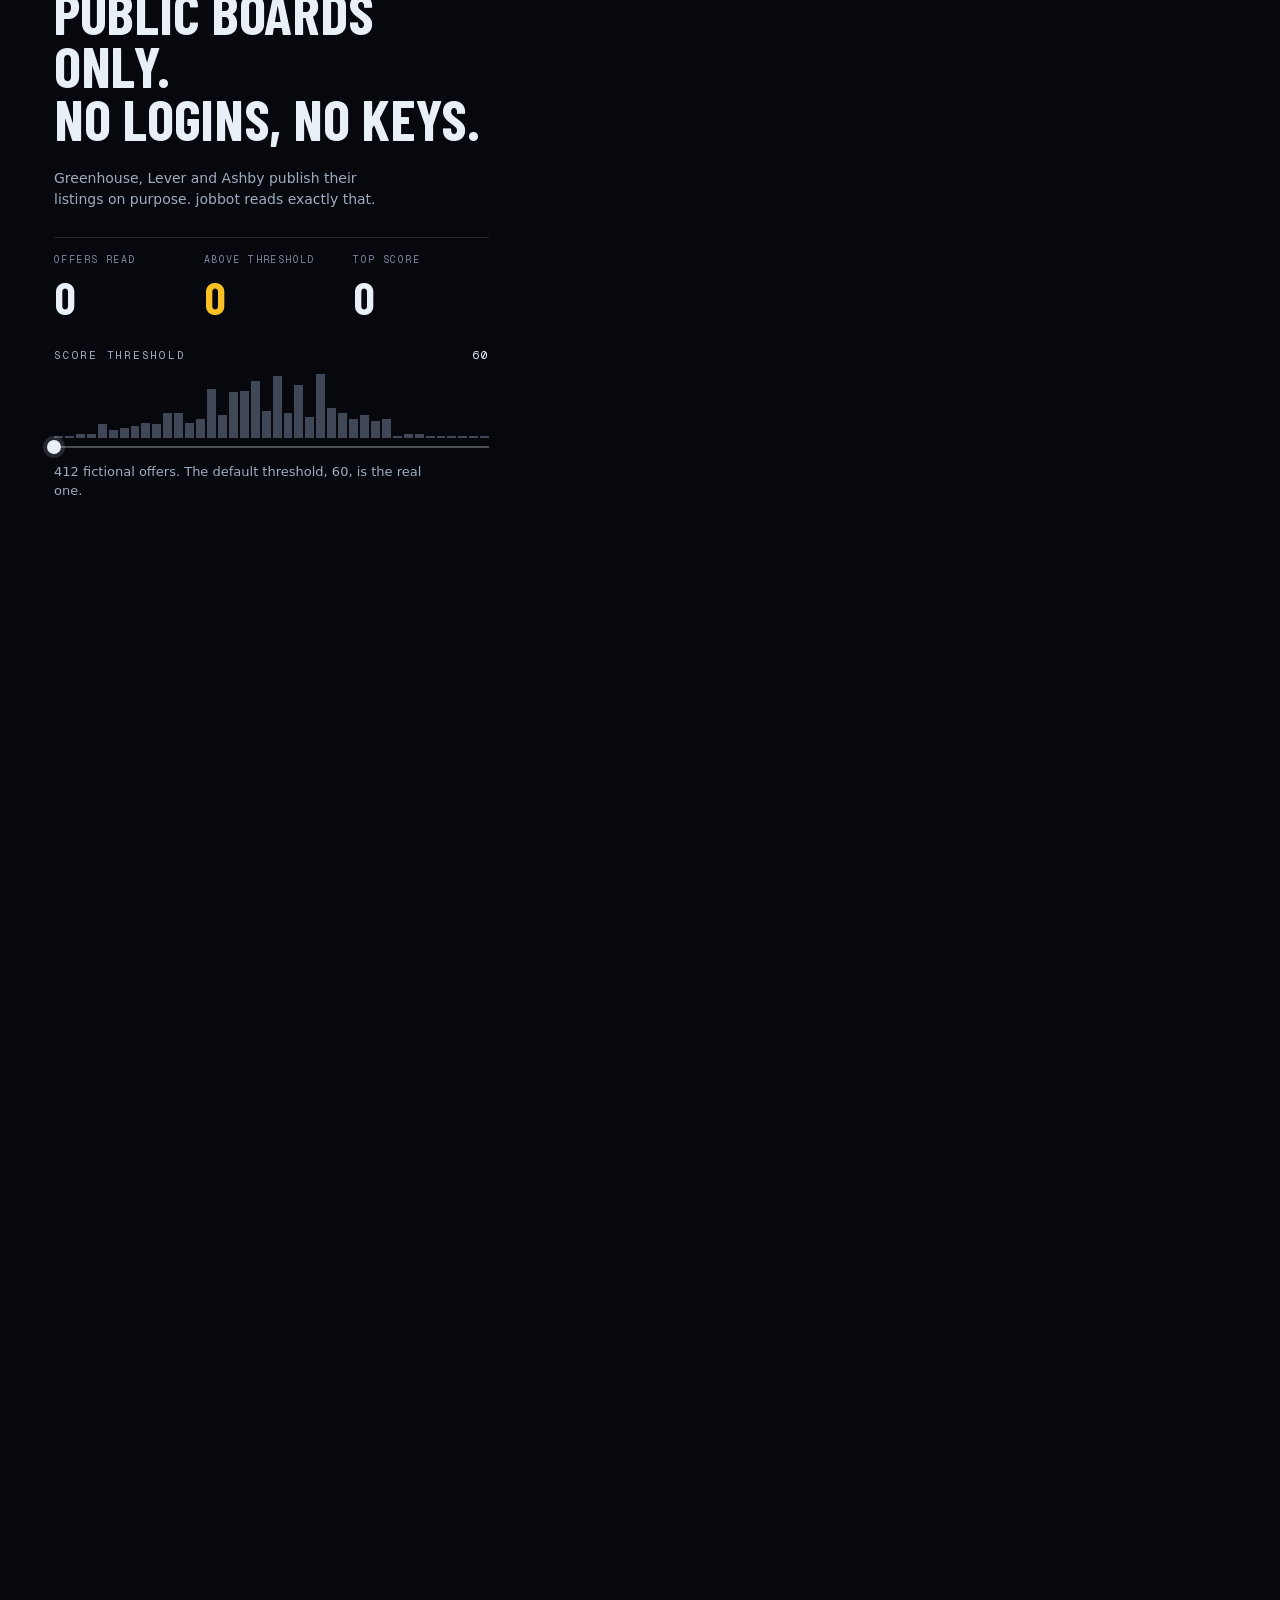
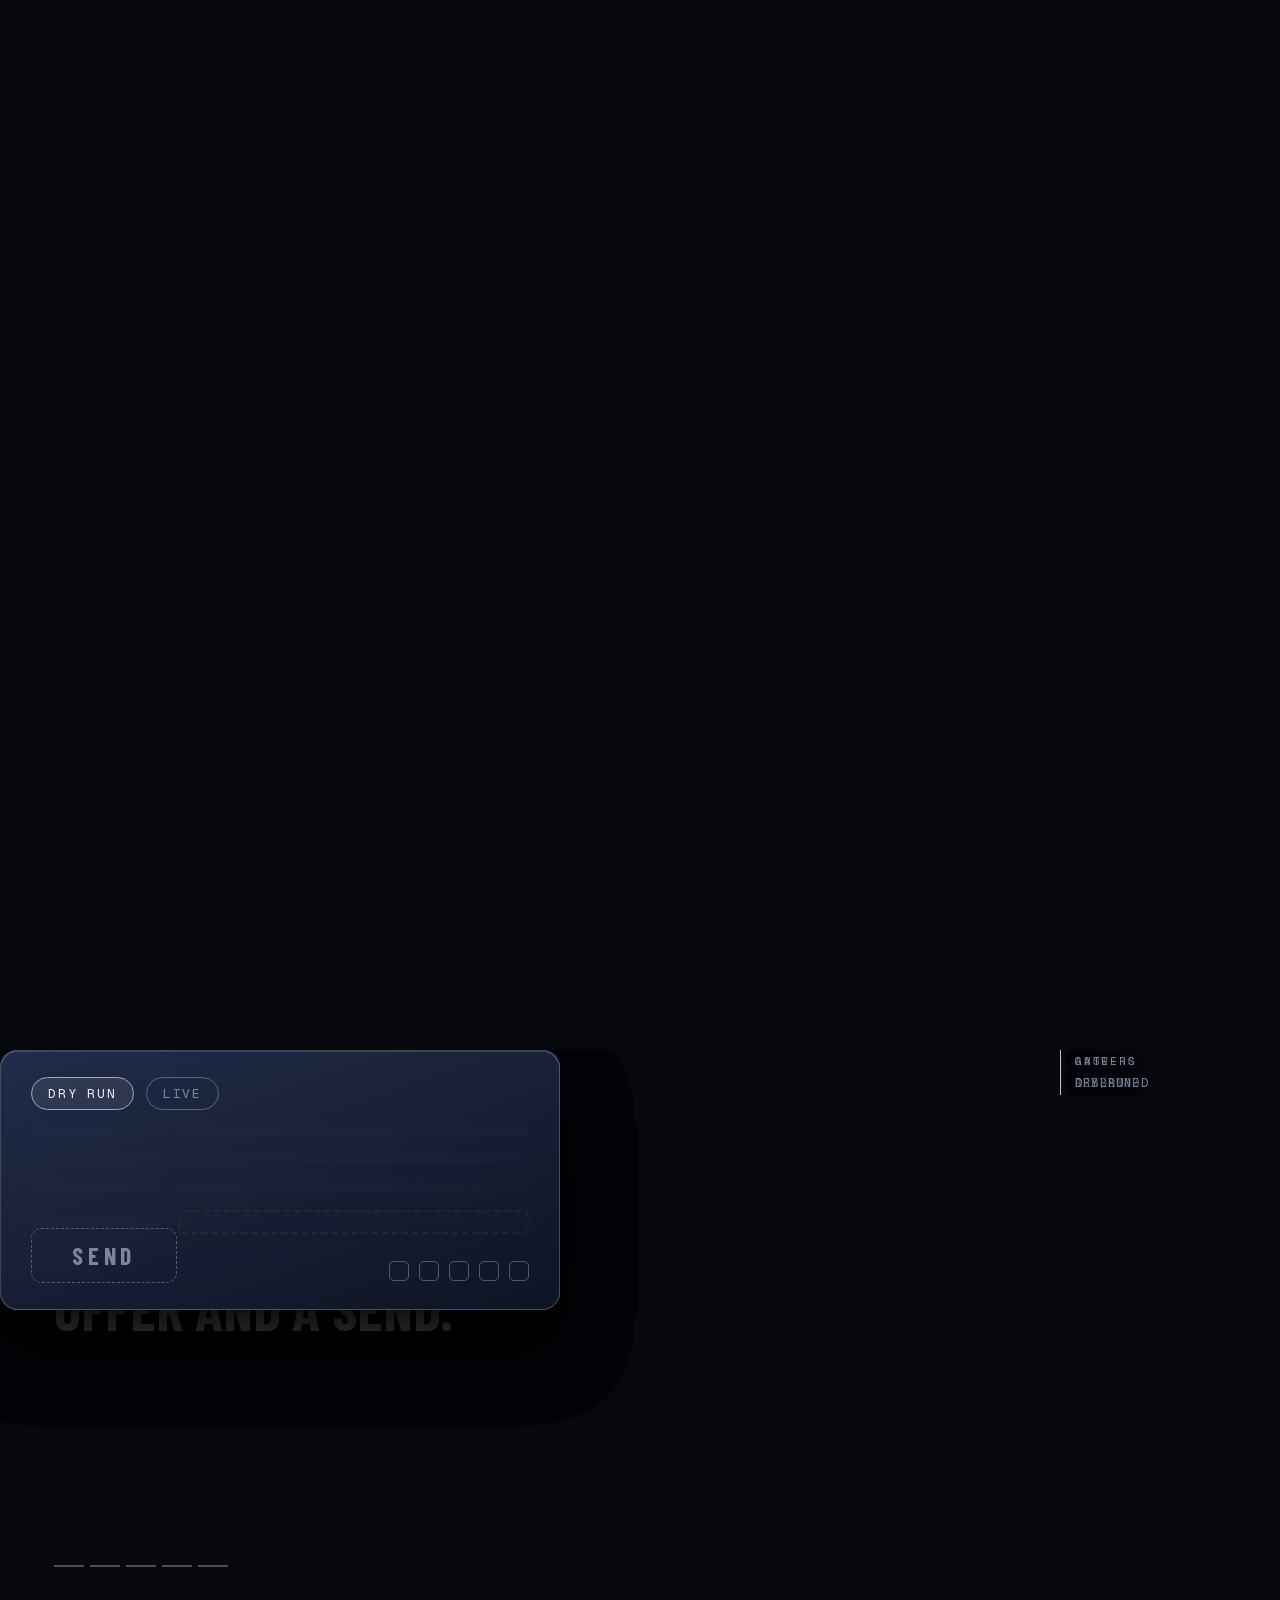
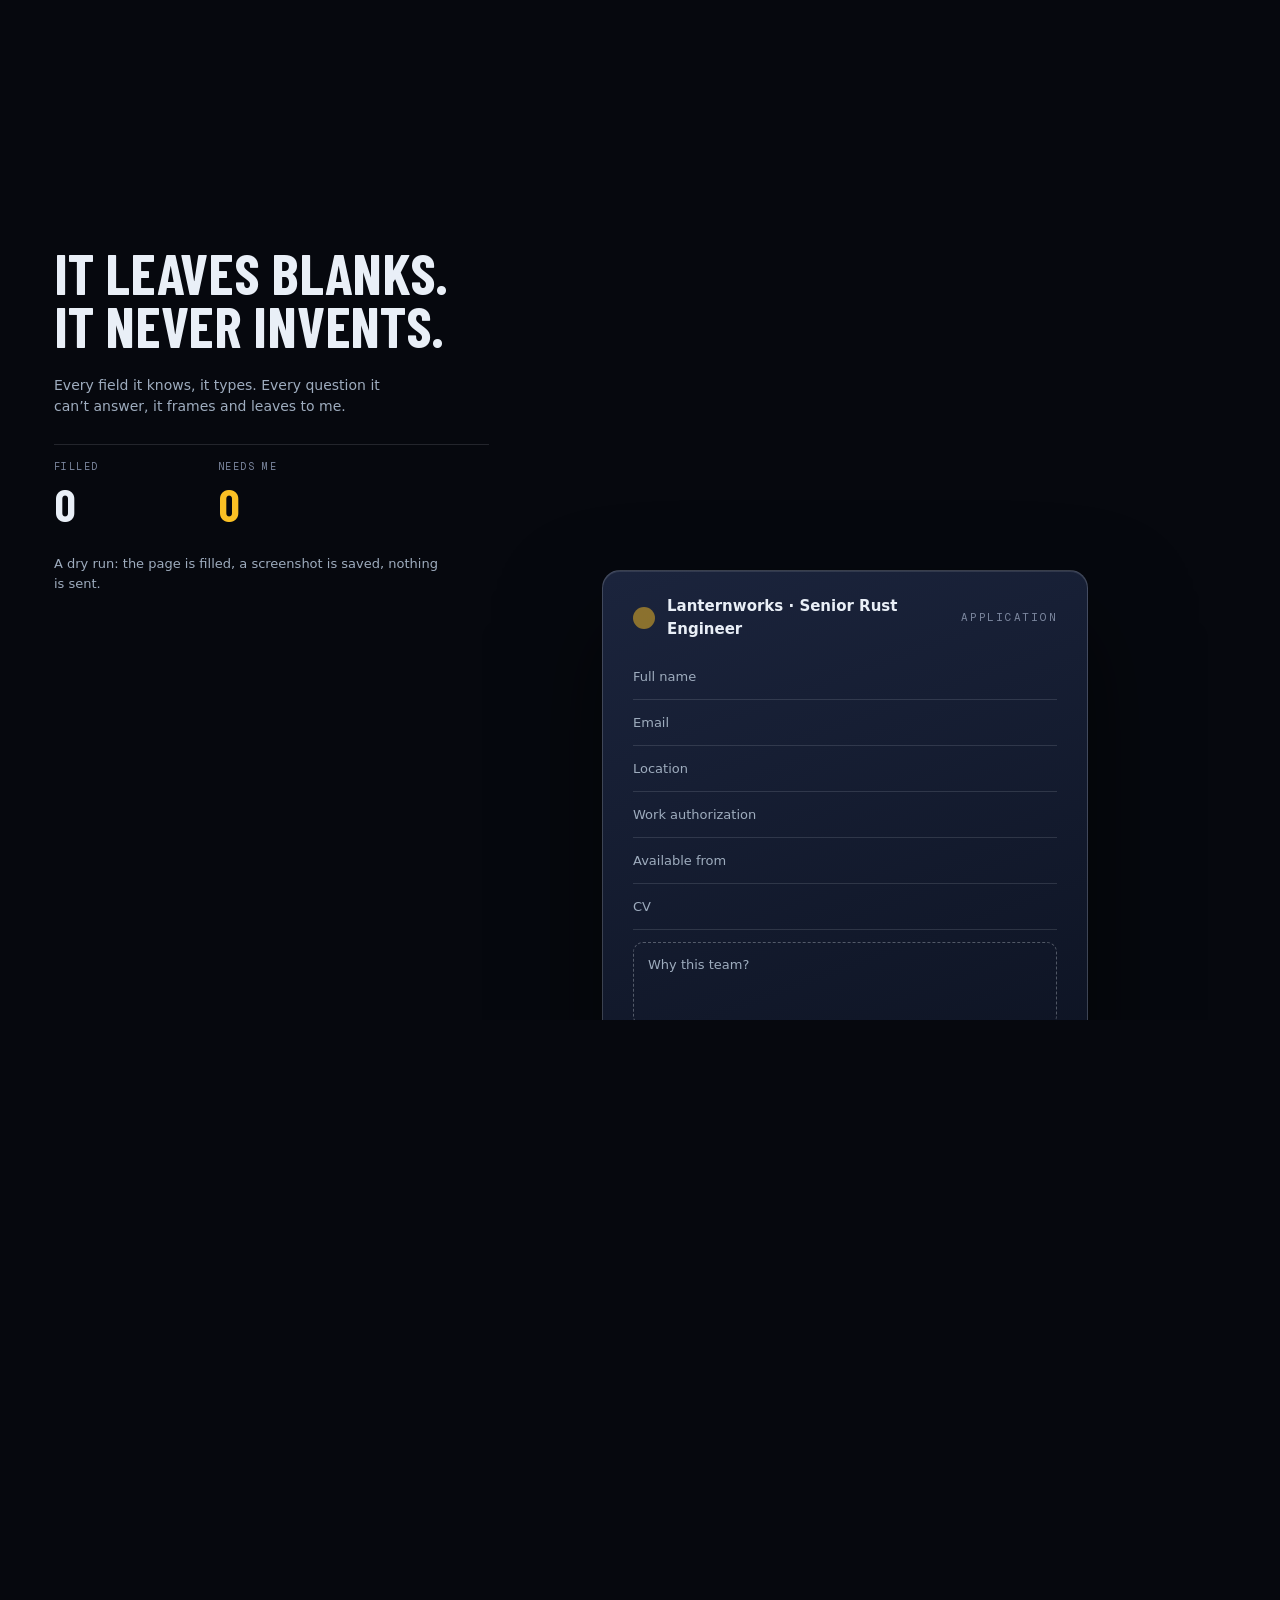
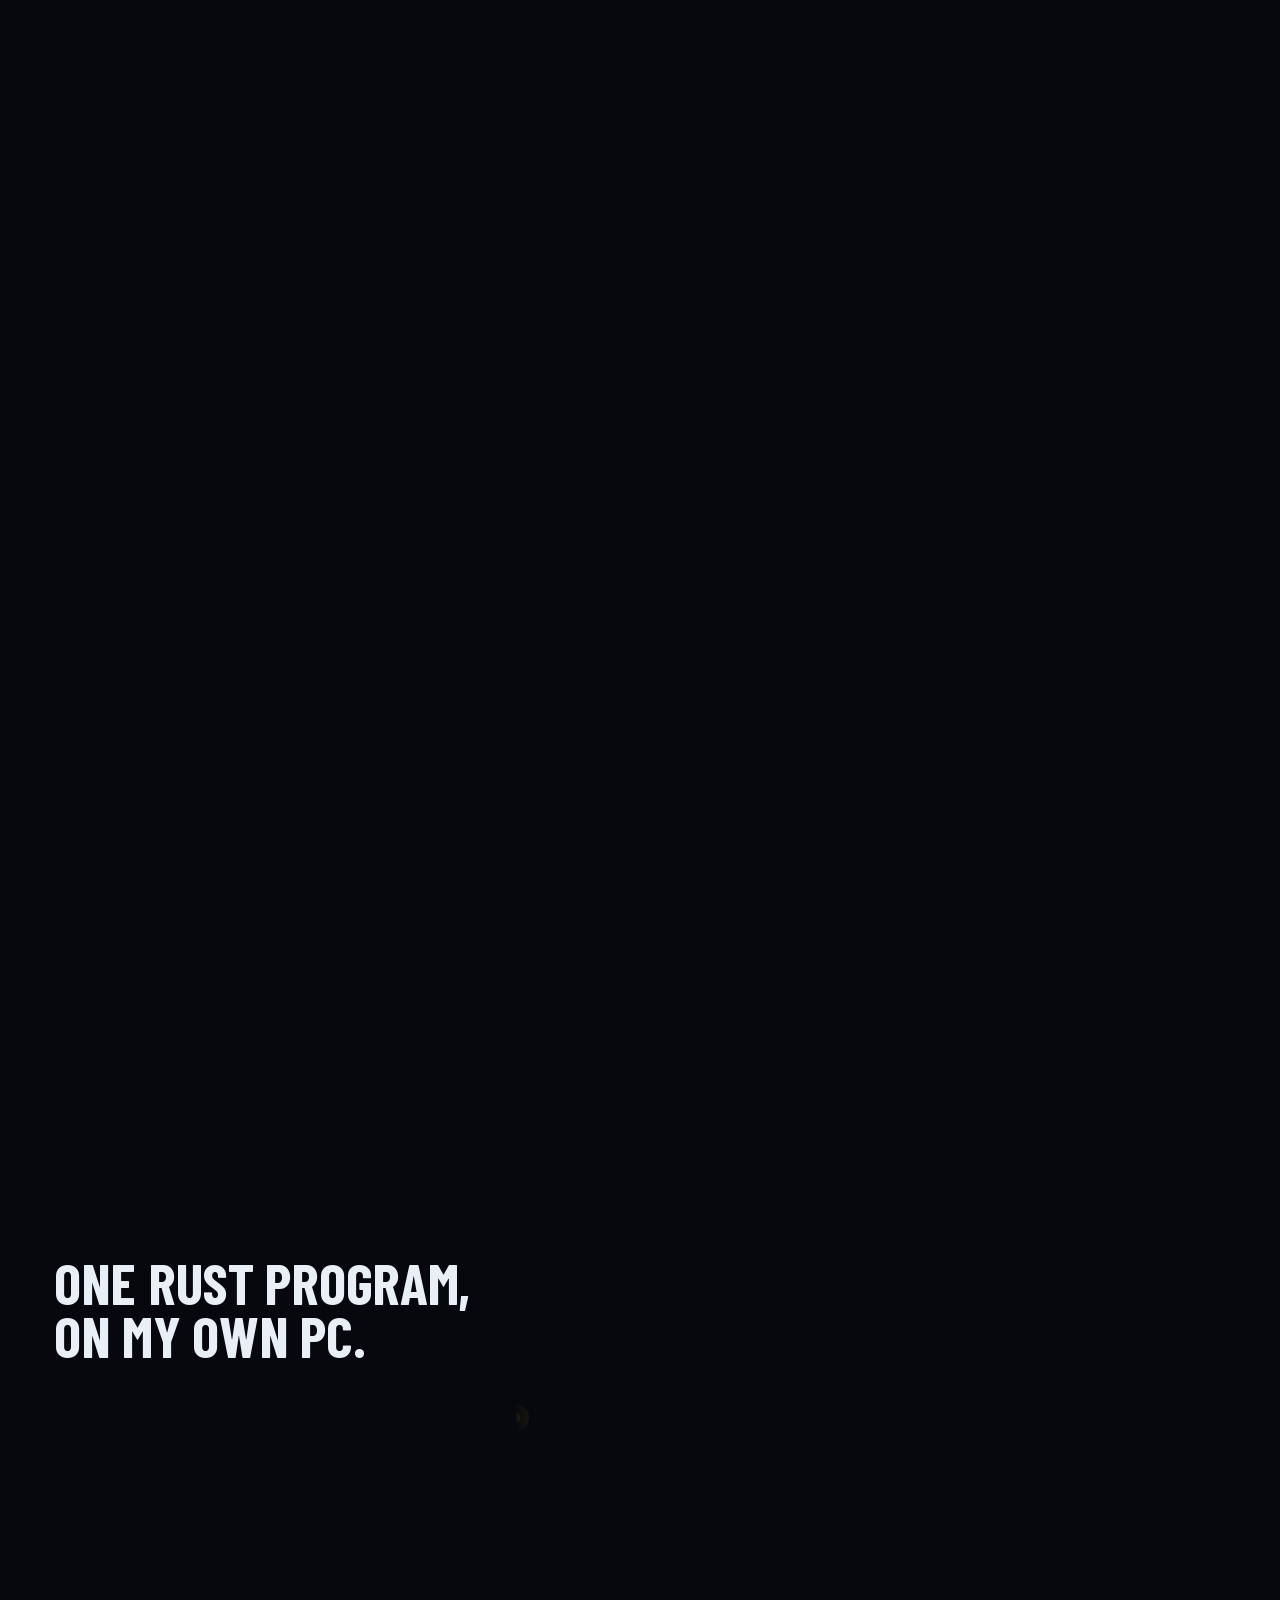
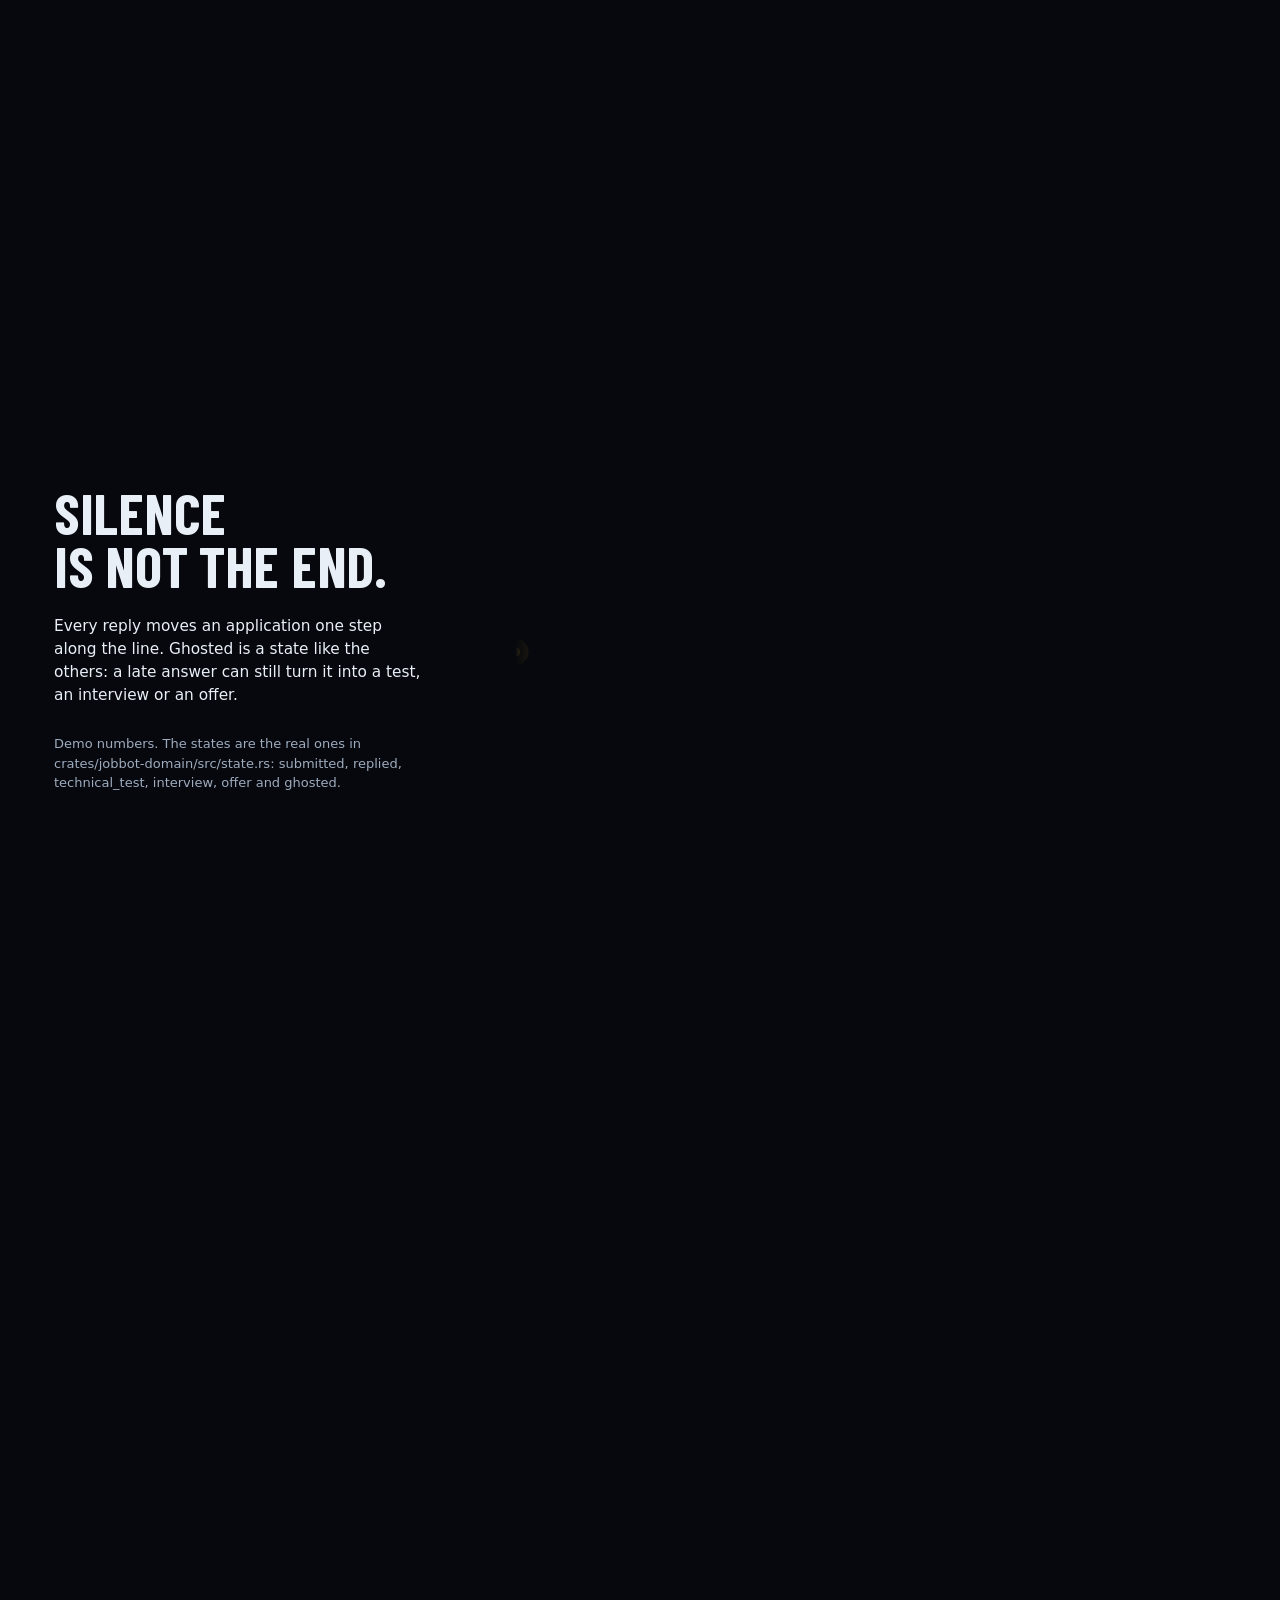
==== commit 1415b45c: "feat(share): the shared link has a preview image, a title and an iOS icon index.html now carries Ope" ====
--- a/site/index.html
+++ b/site/index.html
@@ -5,10 +5,31 @@
 <meta name="viewport" content="width=device-width, initial-scale=1">
 <title>The Night Shift: a Rust bot that works a job search</title>
 <meta name="description" content="jobbot is a Rust program that reads public job boards, scores what it finds, tailors a CV and fills the forms between 18:00 and 09:00, and stops at every point where a person should decide. This page walks through one night. All data shown is fictional.">
+<link rel="canonical" href="https://gonzalo-rosas-rojas.github.io/jobbot-showcase/">
+<link rel="alternate" hreflang="en" href="https://gonzalo-rosas-rojas.github.io/jobbot-showcase/">
+<link rel="alternate" hreflang="es" href="https://gonzalo-rosas-rojas.github.io/jobbot-showcase/?lang=es">
+<link rel="alternate" hreflang="x-default" href="https://gonzalo-rosas-rojas.github.io/jobbot-showcase/">
+<meta property="og:type" content="website">
+<meta property="og:site_name" content="The Night Shift">
+<meta property="og:title" content="The Night Shift: a Rust bot that works a job search">
+<meta property="og:description" content="jobbot is a Rust program that reads public job boards, scores what it finds, tailors a CV and fills the forms between 18:00 and 09:00, and stops at every point where a person should decide.">
+<meta property="og:url" content="https://gonzalo-rosas-rojas.github.io/jobbot-showcase/">
+<meta property="og:image" content="https://gonzalo-rosas-rojas.github.io/jobbot-showcase/assets/og.jpg">
+<meta property="og:image:width" content="1200">
+<meta property="og:image:height" content="630">
+<meta property="og:image:alt" content="The first screen of the story: the headline “The bot works the hours I don’t.” over a night skyline and a 24-hour dial.">
+<meta property="og:locale" content="en_US">
+<meta property="og:locale:alternate" content="es_CL">
+<meta name="twitter:card" content="summary_large_image">
+<meta name="twitter:title" content="The Night Shift: a Rust bot that works a job search">
+<meta name="twitter:description" content="jobbot is a Rust program that reads public job boards, scores what it finds, tailors a CV and fills the forms between 18:00 and 09:00, and stops at every point where a person should decide.">
+<meta name="twitter:image" content="https://gonzalo-rosas-rojas.github.io/jobbot-showcase/assets/og.jpg">
+<meta name="twitter:image:alt" content="The first screen of the story: the headline “The bot works the hours I don’t.” over a night skyline and a 24-hour dial.">
 <meta http-equiv="Content-Security-Policy" content="default-src 'none'; script-src 'self'; style-src 'self'; img-src 'self' data:; media-src 'self'; frame-src 'self'; font-src 'self'; connect-src 'self'; base-uri 'none'; form-action 'none'">
 <meta name="color-scheme" content="dark">
 <meta name="theme-color" content="#06080e">
 <link rel="icon" href="data:image/svg+xml,%3Csvg xmlns=%27http://www.w3.org/2000/svg%27 viewBox=%270 0 32 32%27%3E%3Ccircle cx=%2716%27 cy=%2716%27 r=%2713%27 fill=%27none%27 stroke=%27%23e8b24a%27 stroke-width=%273%27/%3E%3Cpath d=%27M16 16V6%27 stroke=%27%23e8b24a%27 stroke-width=%273%27 stroke-linecap=%27round%27/%3E%3C/svg%3E">
+<link rel="apple-touch-icon" href="assets/apple-touch-icon.png">
 <link rel="preload" href="assets/fonts/barlow-condensed-700.woff2" as="font" type="font/woff2" crossorigin>
 <link rel="preload" href="assets/fonts/instrument-serif-400italic.woff2" as="font" type="font/woff2" crossorigin>
 <link rel="preload" href="assets/fonts/geist-mono-400.woff2" as="font" type="font/woff2" crossorigin>
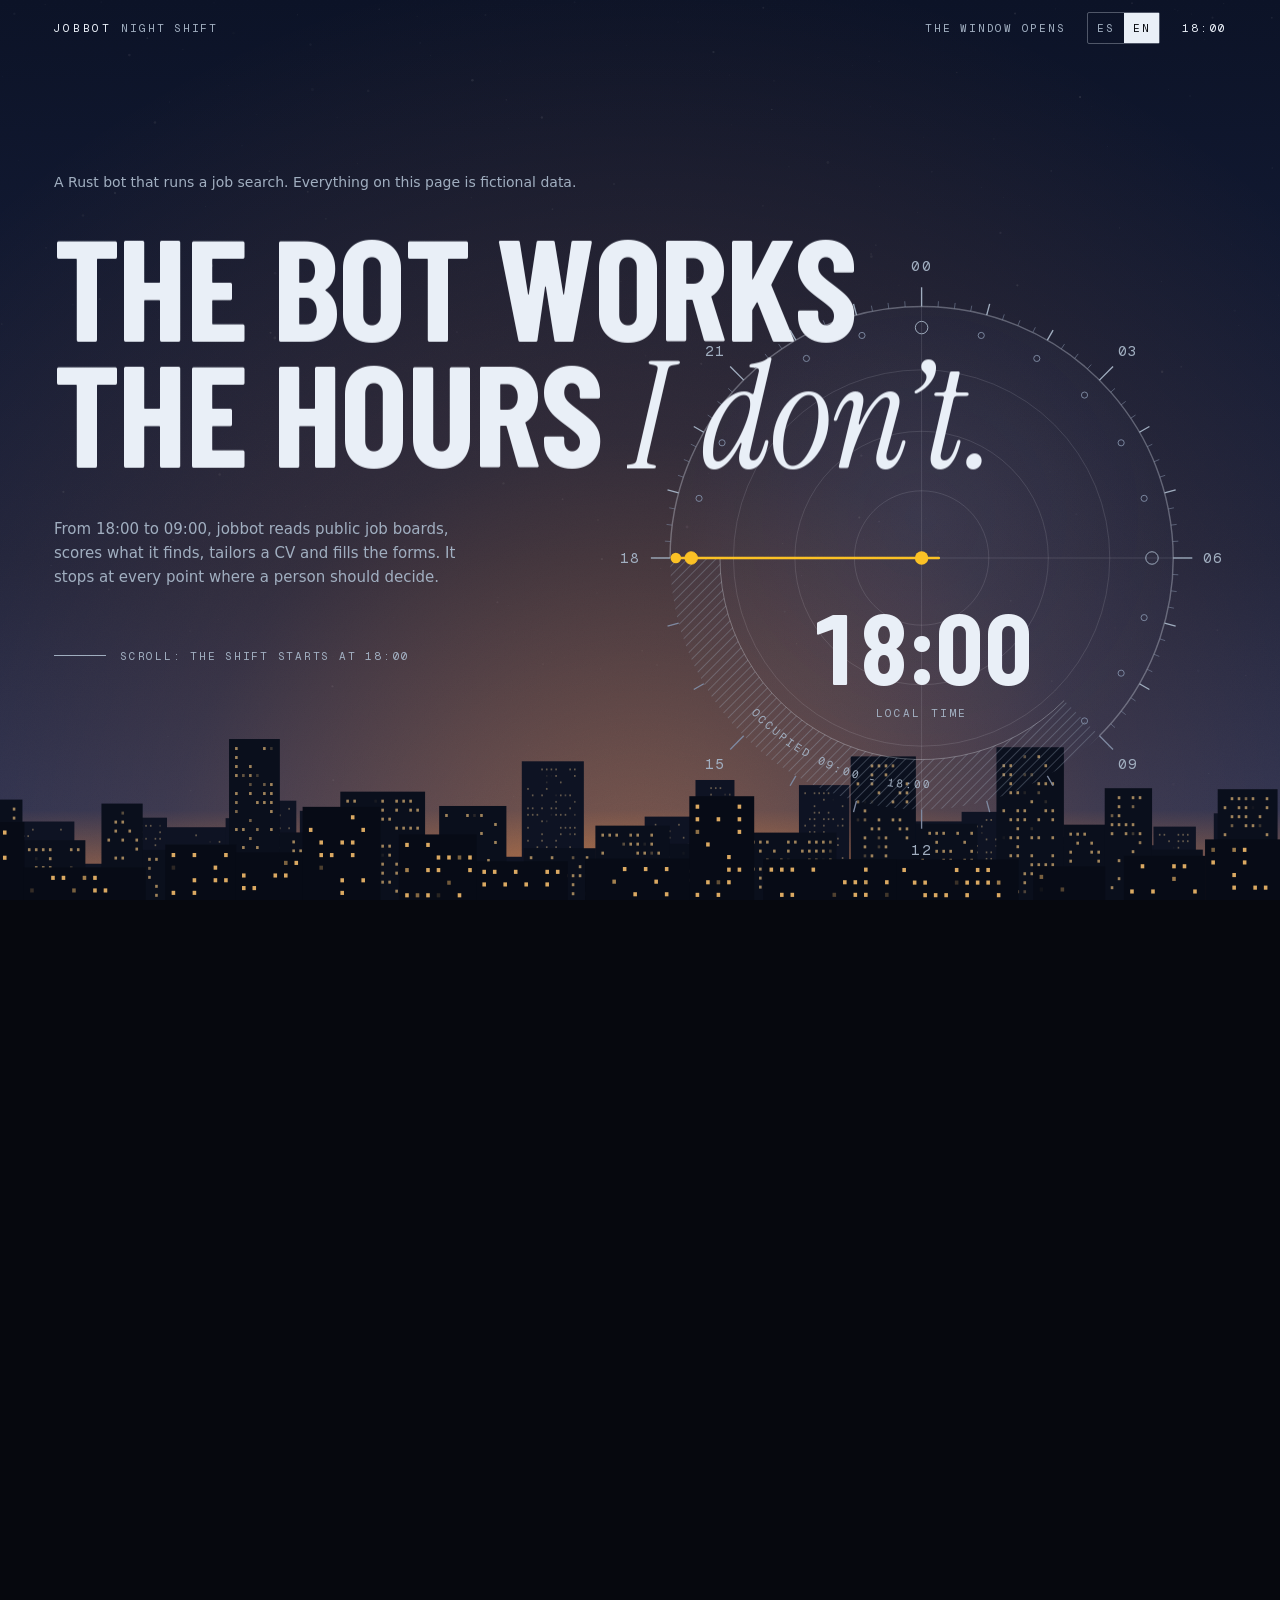
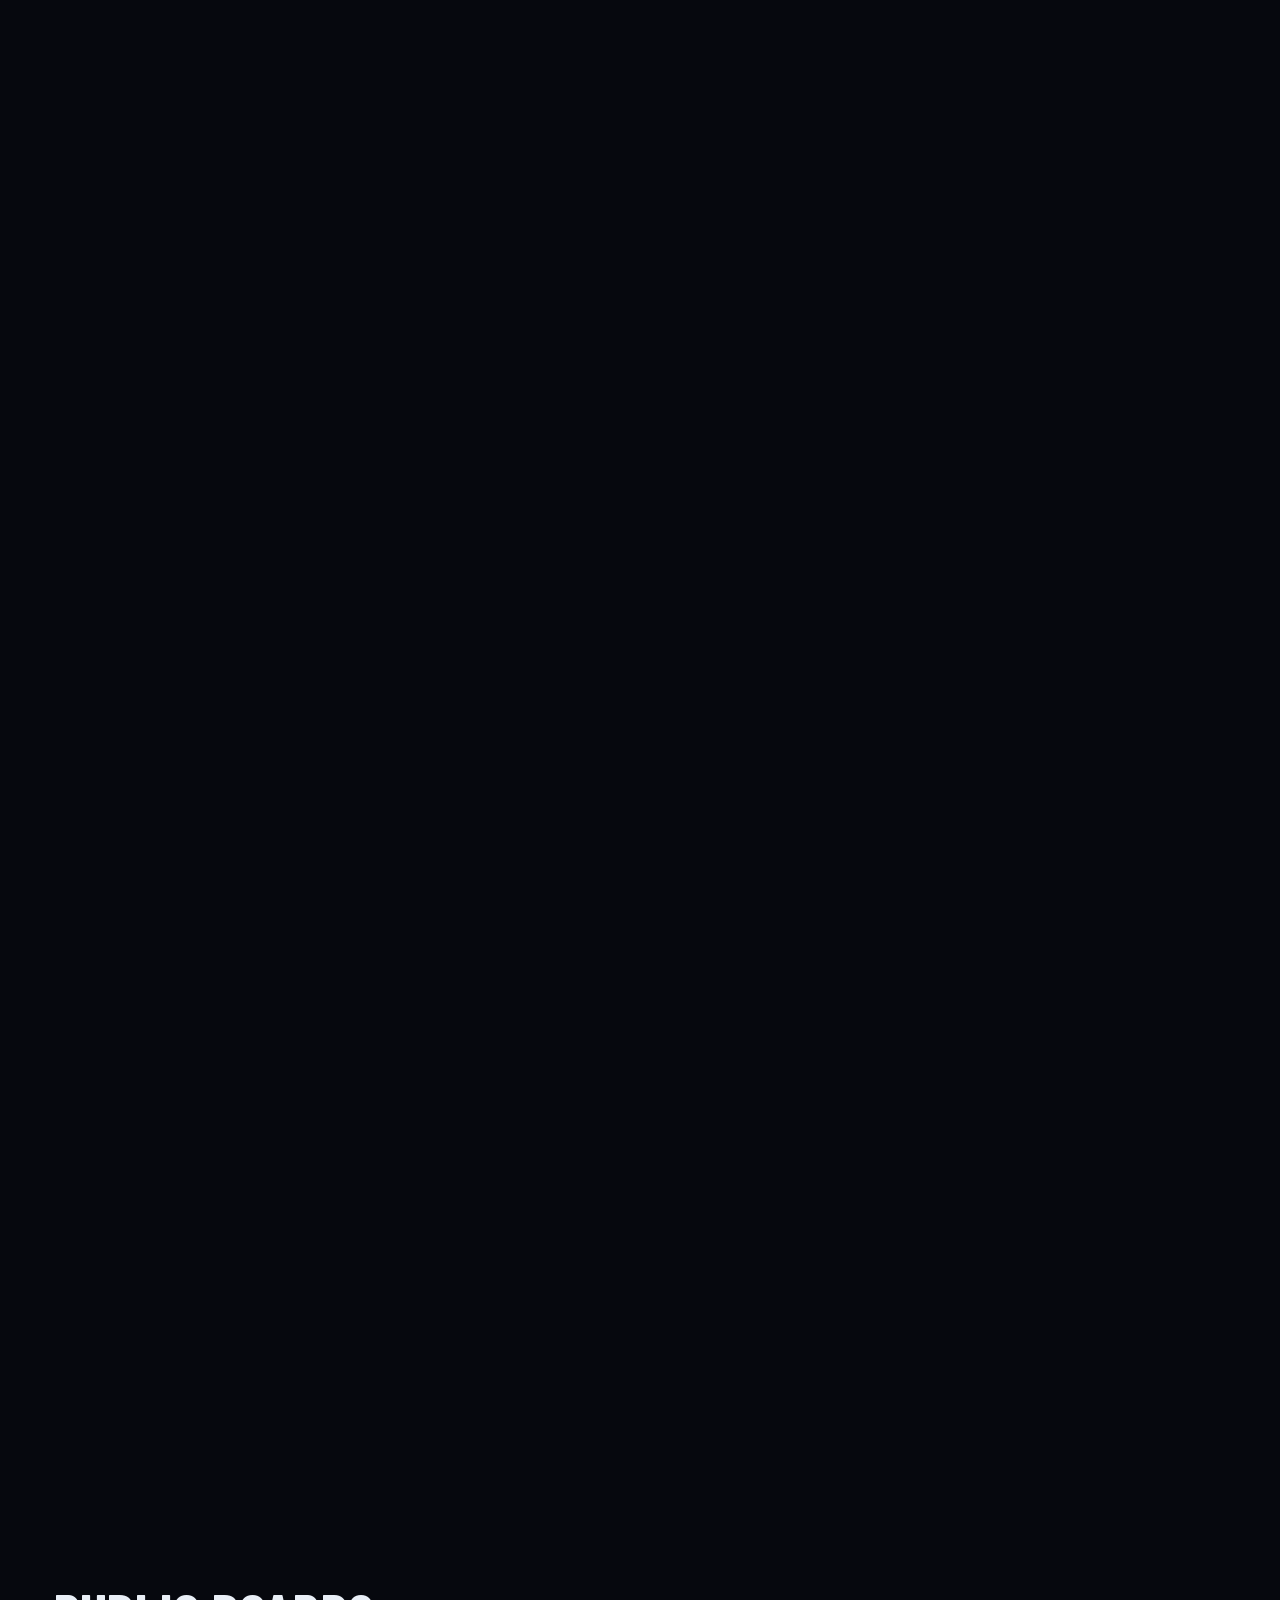
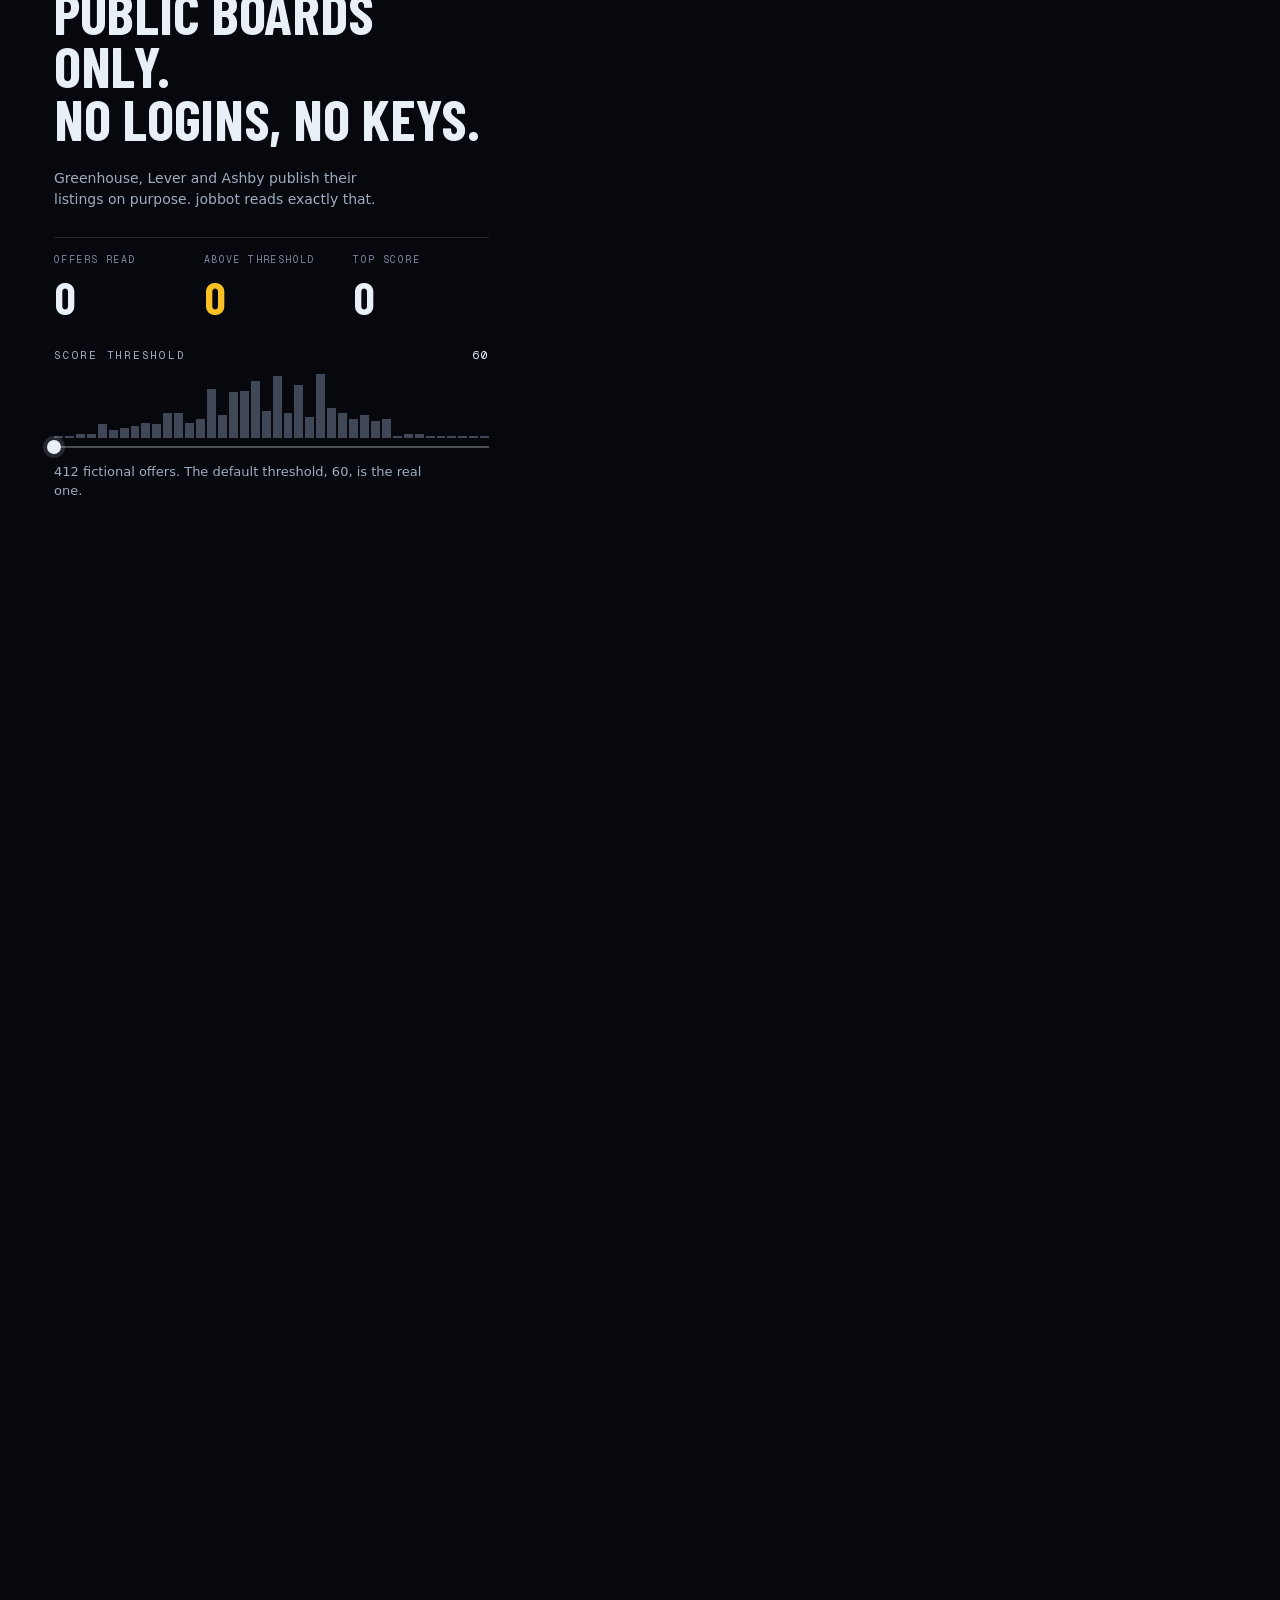
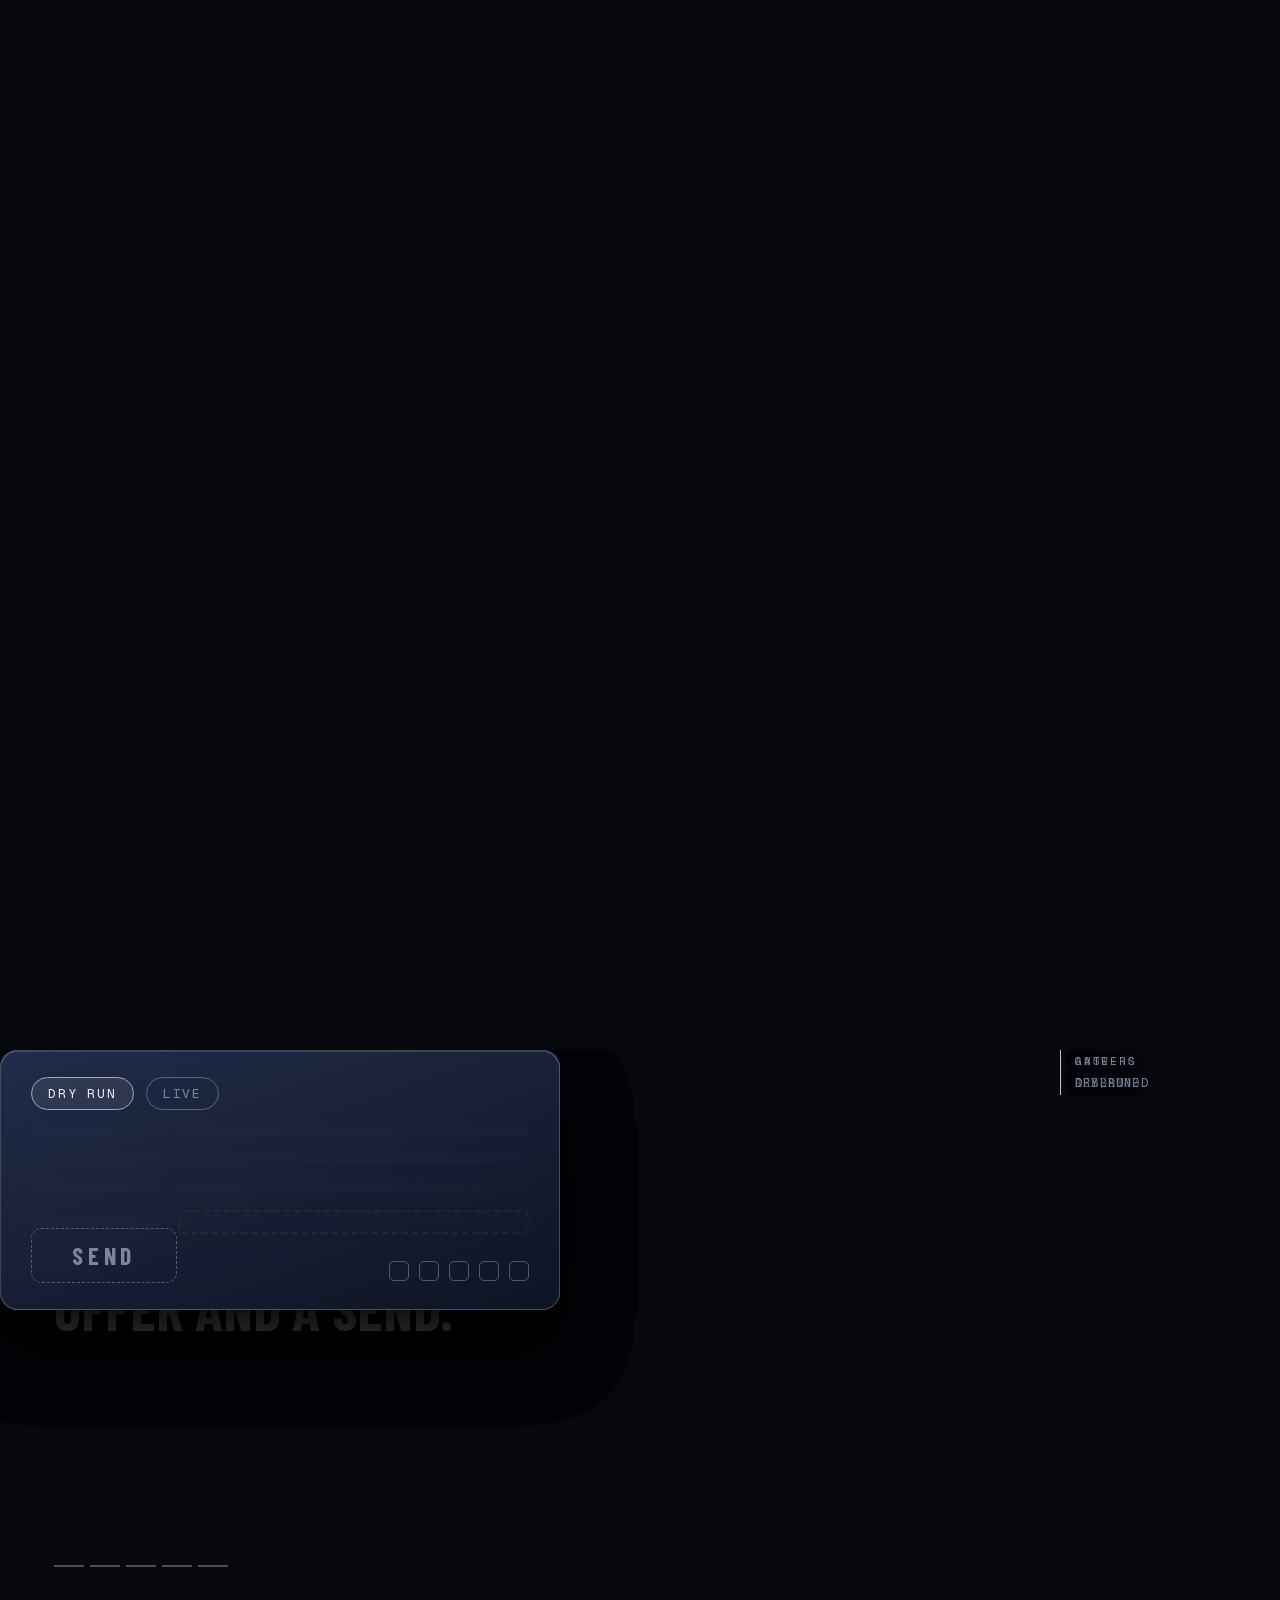
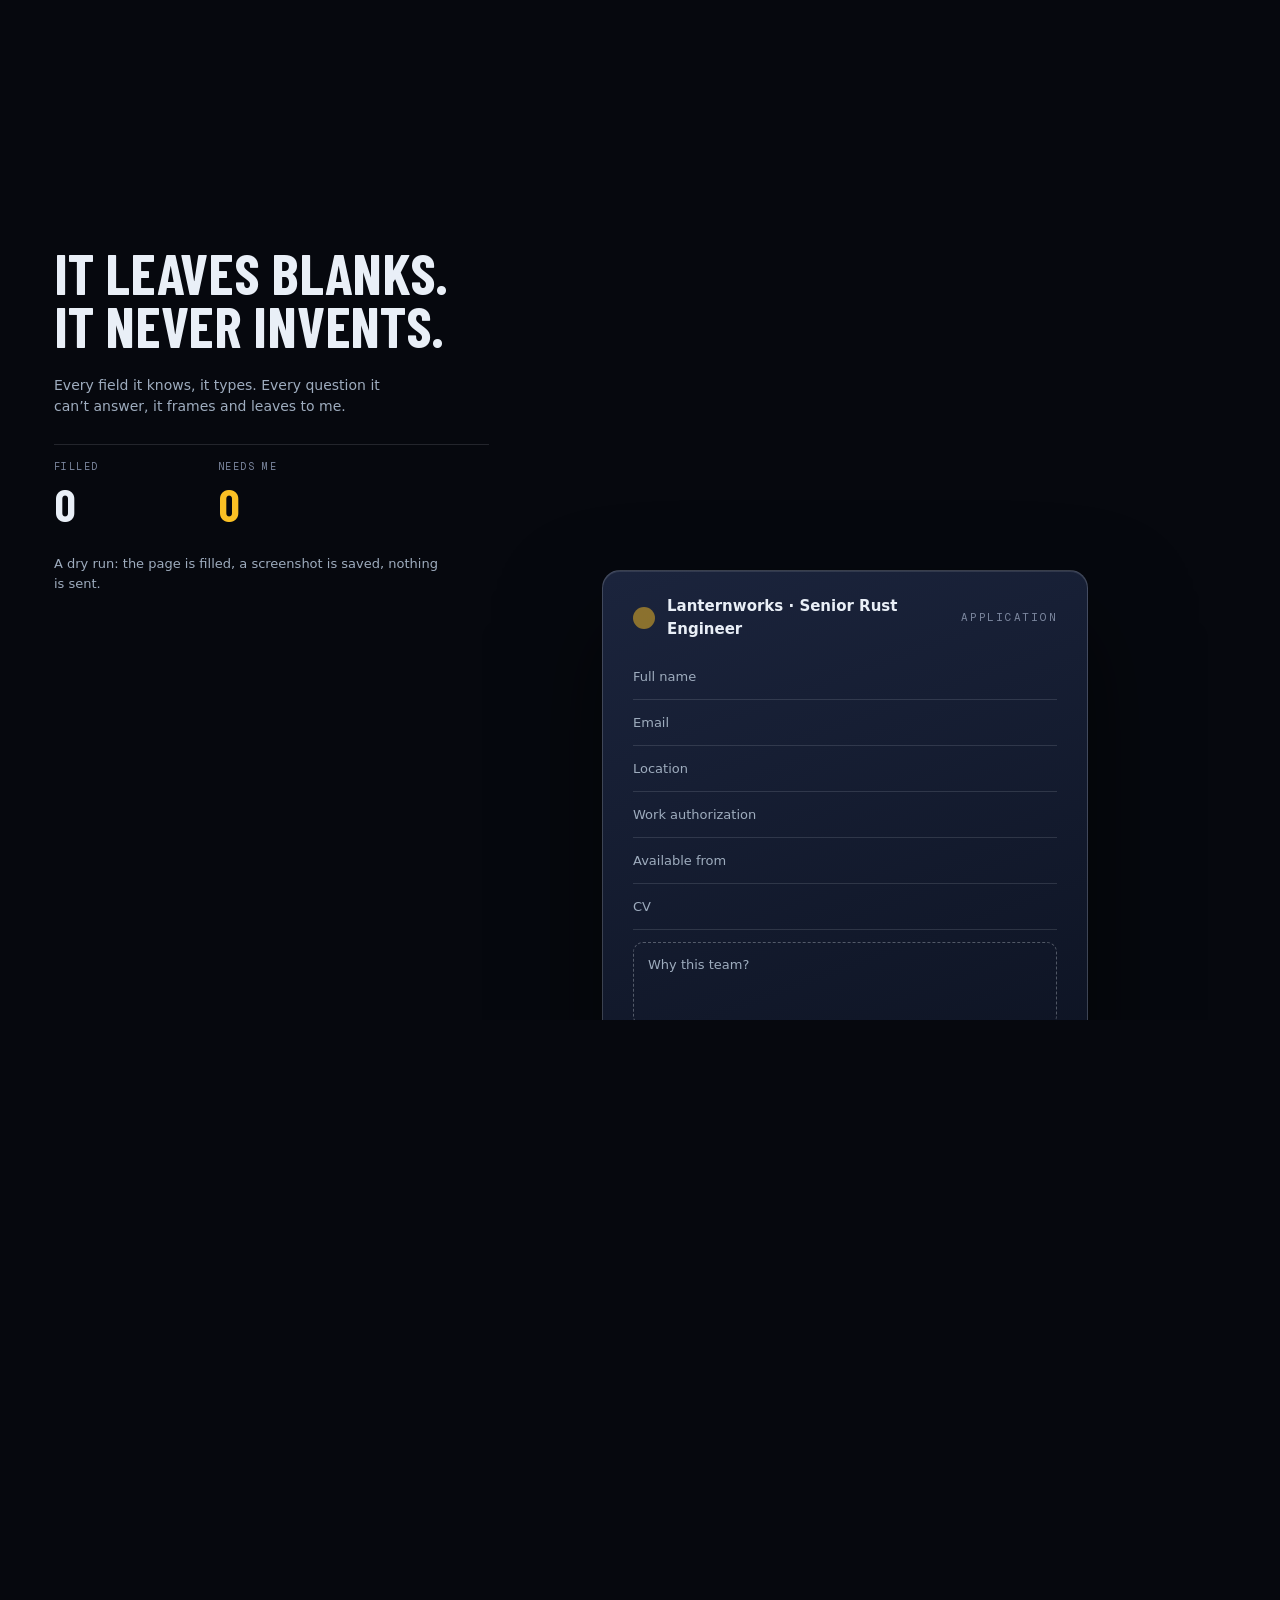
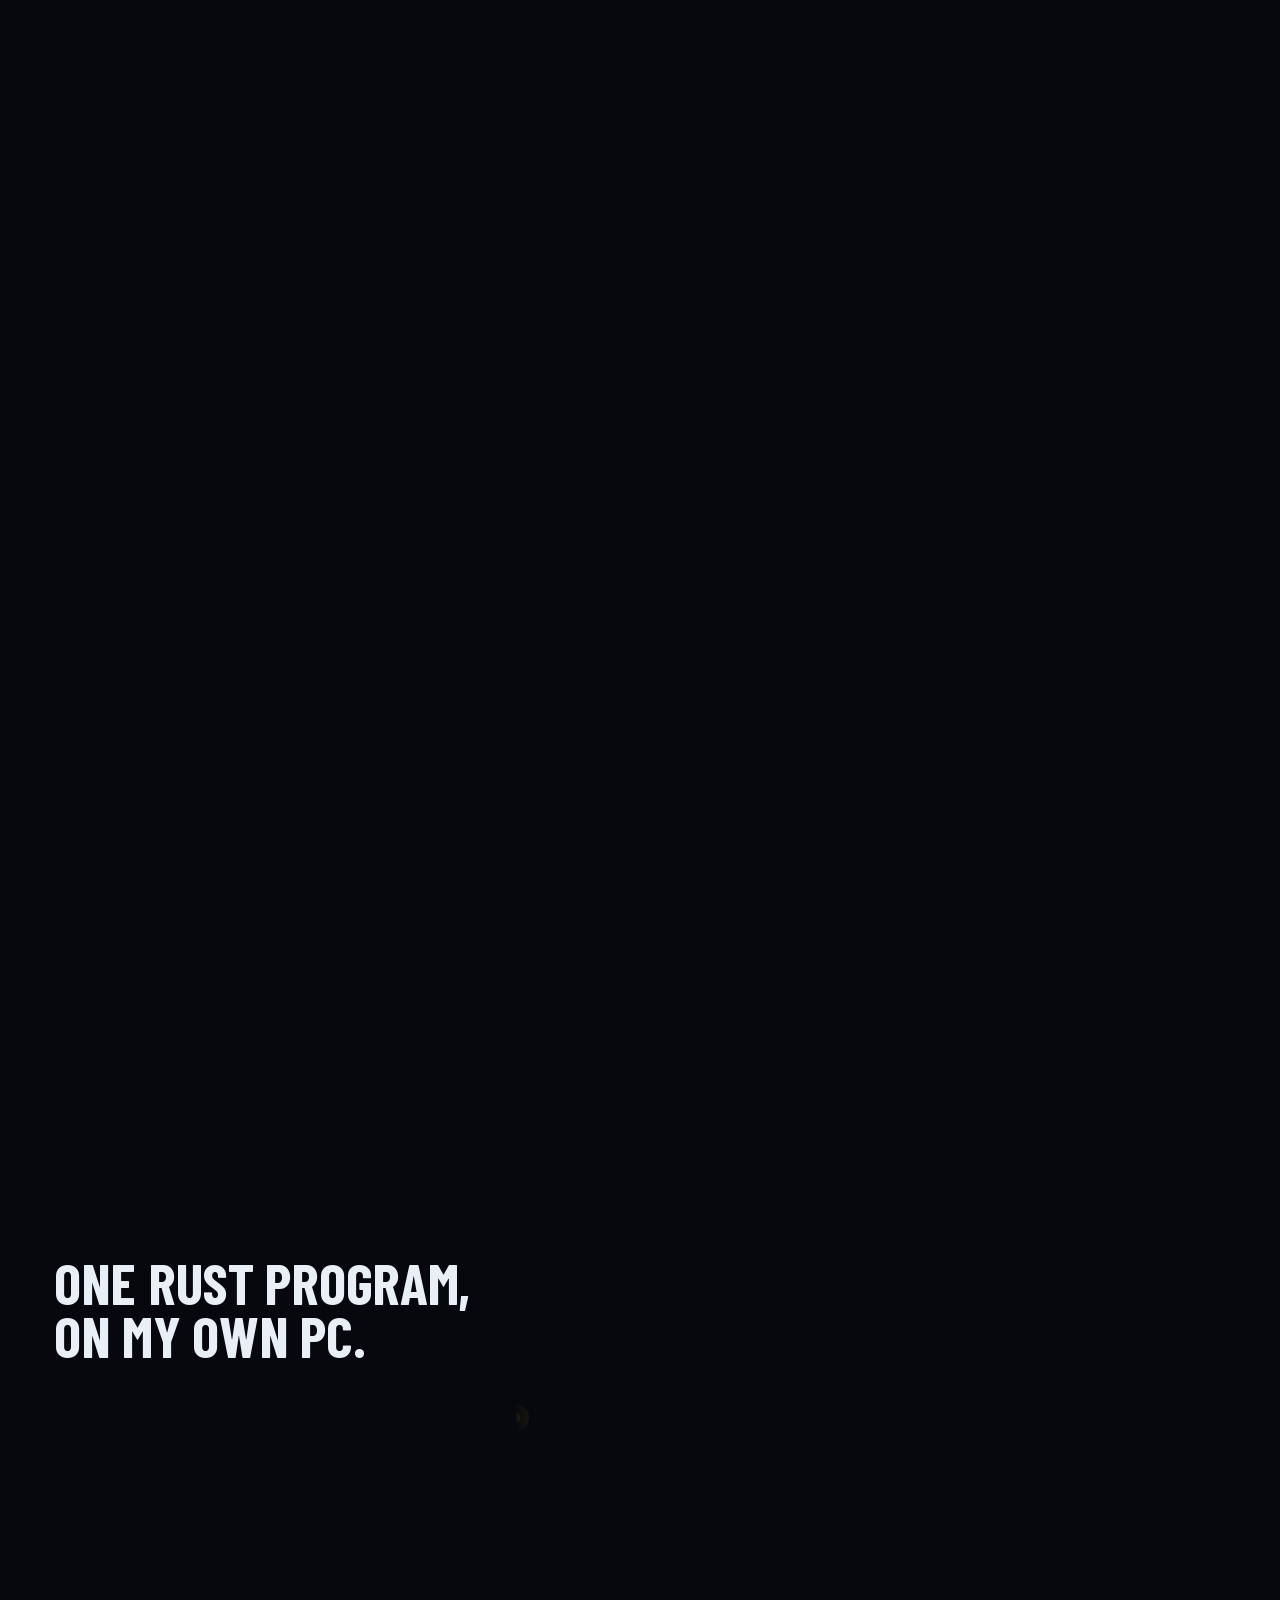
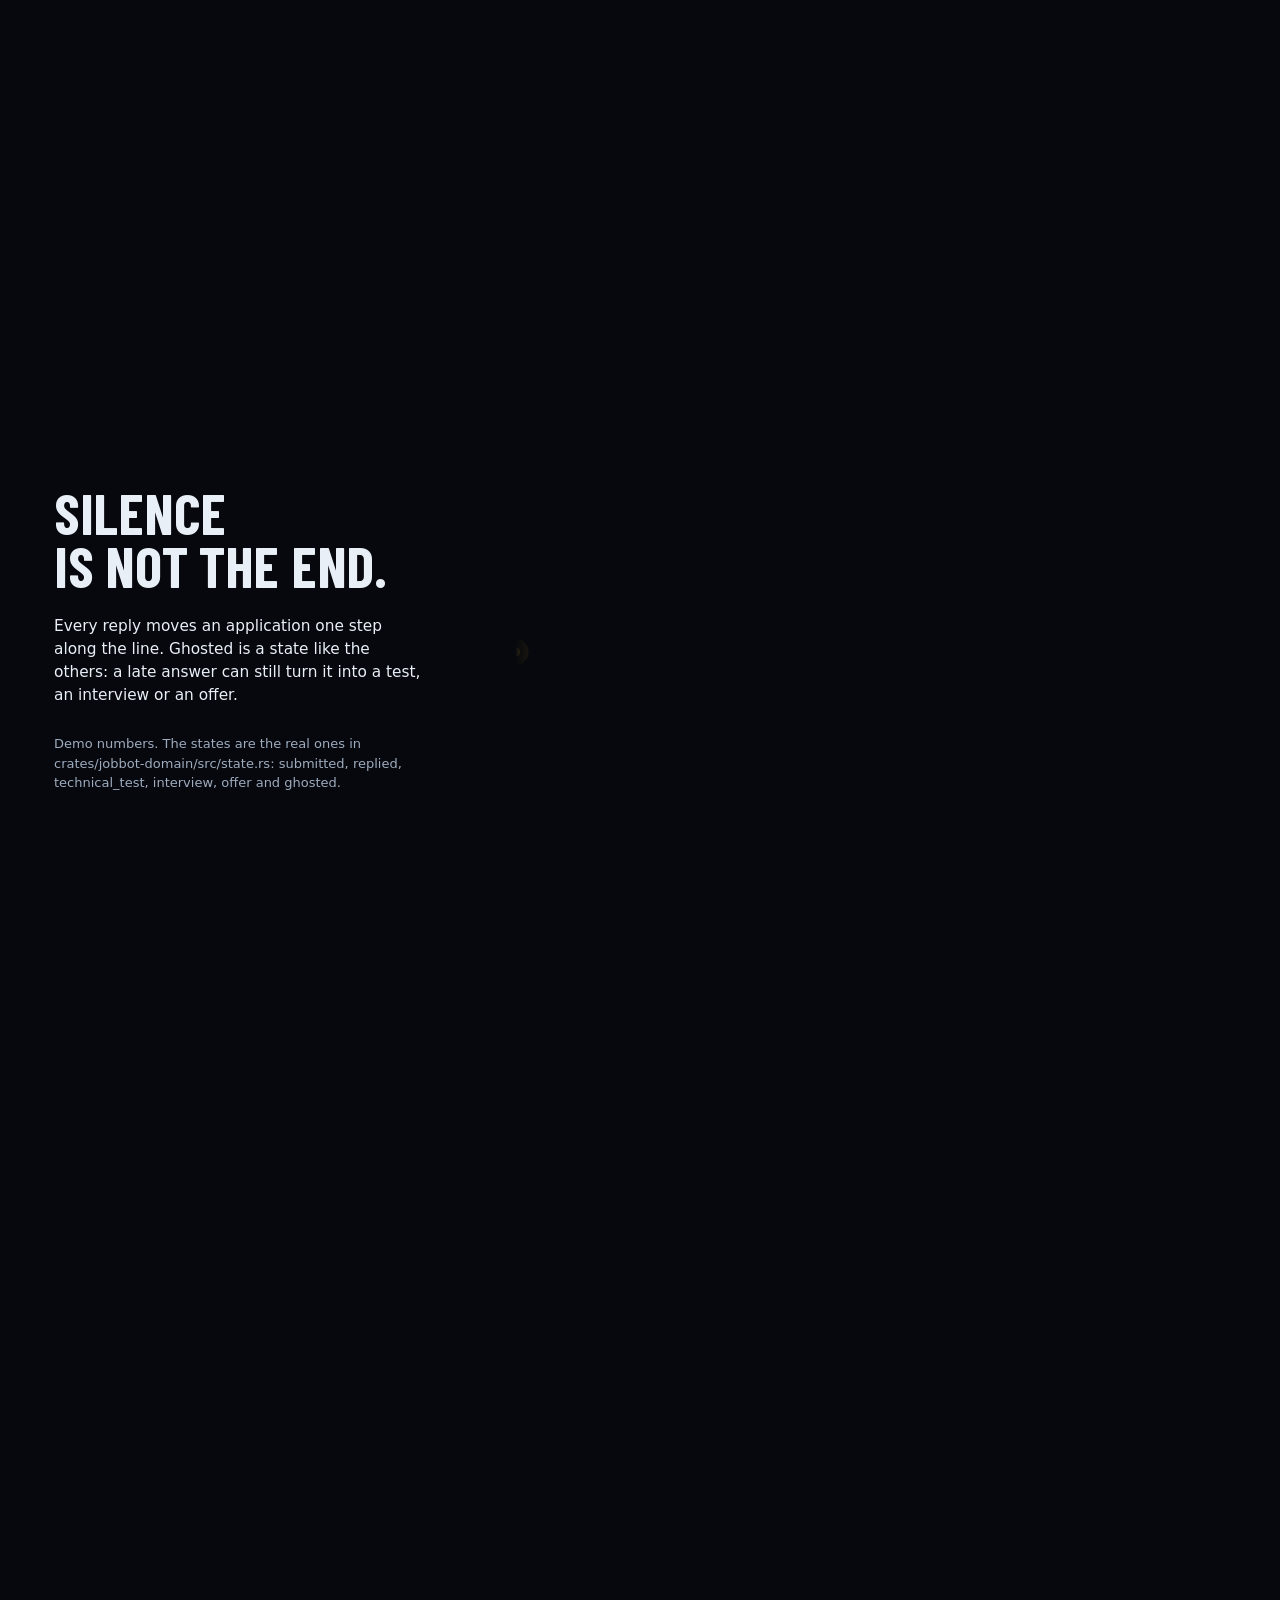
==== commit 898358cf: "feat(story): each rule opens its file, at the commit the demo was built from The five rules of the l" ====
--- a/site/index.html
+++ b/site/index.html
@@ -215,7 +215,7 @@
           <g class="node human"><rect x="705" y="196" width="170" height="64" rx="10"/><text class="n-name" x="721" y="223">a person</text><text class="n-sub" x="721" y="244">confirms the send</text></g>
           <g class="node under"><rect x="10" y="360" width="250" height="64" rx="10"/><text class="n-name" x="26" y="387">window.rs</text><text class="n-sub" x="26" y="408">quiet in busy hours</text></g>
           <g class="node under"><rect x="315" y="360" width="250" height="64" rx="10"/><text class="n-name" x="331" y="387">tracker.rs</text><text class="n-sub" x="331" y="408">SQLite, 12 states</text></g>
-          <g class="node under"><rect x="617" y="360" width="250" height="64" rx="10"/><text class="n-name" x="633" y="387">panel/</text><text class="n-sub" x="633" y="408">tiny_http, the panel you saw</text></g>
+          <g class="node under"><rect x="617" y="360" width="250" height="64" rx="10"/><text class="n-name" x="633" y="387">jobbot-panel</text><text class="n-sub" x="633" y="408">tiny_http, the panel you saw</text></g>
           <g class="token" aria-hidden="true"><circle class="token-halo" r="16"/><circle class="token-dot" r="6"/></g>
         </svg>
       </div>
@@ -274,11 +274,11 @@
       <div class="paper">
         <h2 class="honest" id="h8" aria-label="Honest.">Honest.</h2>
         <ol class="rules">
-          <li><p>It never invents a skill.</p><code>src/cv.rs</code></li>
-          <li><p>It leaves a blank before it guesses.</p><code>src/form.rs</code></li>
-          <li><p>Nothing goes out without the gate, and never on LinkedIn or Upwork.</p><code>src/gate.rs</code></li>
-          <li><p>Where a bot would be flagged, it fills the form and I send it.</p><code>src/handoff.rs</code></li>
-          <li><p>It stays quiet in my busy hours.</p><code>crates/jobbot-domain/src/window.rs</code></li>
+          <li><p>It never invents a skill.</p><code><a href="https://github.com/gonzalo-rosas-rojas/jobbot/blob/4028b6e9f203fb3ee07364b79ac81987ccf65d2c/crates/jobbot-app/src/apply/cv.rs">crates/jobbot-app/src/apply/cv.rs</a></code></li>
+          <li><p>It leaves a blank before it guesses.</p><code><a href="https://github.com/gonzalo-rosas-rojas/jobbot/blob/4028b6e9f203fb3ee07364b79ac81987ccf65d2c/crates/jobbot-domain/src/form.rs">crates/jobbot-domain/src/form.rs</a></code></li>
+          <li><p>Nothing goes out without the gate, and never on LinkedIn or Upwork.</p><code><a href="https://github.com/gonzalo-rosas-rojas/jobbot/blob/4028b6e9f203fb3ee07364b79ac81987ccf65d2c/crates/jobbot-app/src/apply/gate.rs">crates/jobbot-app/src/apply/gate.rs</a></code></li>
+          <li><p>Where a bot would be flagged, it fills the form and I send it.</p><code><a href="https://github.com/gonzalo-rosas-rojas/jobbot/blob/4028b6e9f203fb3ee07364b79ac81987ccf65d2c/crates/jobbot-app/src/apply/handoff.rs">crates/jobbot-app/src/apply/handoff.rs</a></code></li>
+          <li><p>It stays quiet in my busy hours.</p><code><a href="https://github.com/gonzalo-rosas-rojas/jobbot/blob/4028b6e9f203fb3ee07364b79ac81987ccf65d2c/crates/jobbot-domain/src/window.rs">crates/jobbot-domain/src/window.rs</a></code></li>
         </ol>
         <div class="paper-end">
           <p class="foot mono">Built with AI assistance. All data on this page is fictional; the counts come from the real code (scripts/receipts.py). The source is on <a href="https://github.com/gonzalo-rosas-rojas/jobbot">GitHub</a>.</p>
--- a/site/assets/css/main.css
+++ b/site/assets/css/main.css
@@ -381,6 +381,10 @@
 :where(html.js) .paper-end { visibility: hidden; }
 .paper-end { display: flex; align-items: flex-end; justify-content: space-between; gap: clamp(20px, 4vw, 64px); margin-top: 18px; }
 .foot { margin-top: 0; max-width: 100ch; color: var(--paper-dim); font-size: 10.5px; line-height: 1.6; letter-spacing: 0.12em; }
+/* links on the paper (each rule's file, the source): the ink of their text, told apart by the underline */
+.paper a { color: inherit; text-decoration: underline; text-decoration-thickness: 1px; text-underline-offset: 3px; transition: color 0.2s; }
+.paper a:hover { color: var(--paper-ink); }
+.paper a:focus-visible { outline-color: var(--paper-ink); }
 .cta { flex: none; display: inline-flex; align-items: center; gap: 14px; padding: 15px 22px 15px 20px; border: 0; border-radius: 2px; background: var(--paper-ink); color: var(--paper); font: 600 17px/1 var(--body); letter-spacing: 0.01em; cursor: pointer; transition: transform 0.35s var(--ease), background 0.2s; }
 .cta::before { content: ""; width: 12px; height: 12px; border-radius: 50%; background: var(--gold); box-shadow: 0 0 0 4px rgba(251, 192, 36, 0.28); transition: transform 0.35s var(--ease); }
 .cta:hover { transform: translate3d(0, -2px, 0); background: #000; }
@@ -505,7 +509,7 @@
   .rules li { grid-template-columns: 1fr; gap: 4px; padding: 9px 0; }
   .rules p { font-size: 15px; }
   .rules code { font-size: 11px; }
-  .foot { font-size: 9px; }
+  .foot { font-size: 11px; }
   .paper-end { flex-direction: column-reverse; align-items: stretch; gap: 12px; }
   .cta { justify-content: center; }
   .try-note { font-size: 12px; }
@@ -514,9 +518,10 @@
   .hud-try { padding: 6px 9px; }
 }
 
-/* ---------- without JavaScript ---------- */
+/* ---------- without JavaScript, or with reduced motion ---------- */
 /* assets/js/boot.js puts the class "js" on <html> before this sheet is read, so everything here applies only when scripts do
-   not run. The story then reads as a document: the eight acts one after the other, each as tall as its text. What only
+   not run, and also when the visitor asks for reduced motion (then boot.js puts "still" there instead, and main.js starts
+   only what moves nothing: see the block after this one). The story then reads as a document: the eight acts one after the other, each as tall as its text. What only
    moves with the scroll (and says nothing without it: the sky, the panel on its plane, the dial, the decorative pieces, the
    counters that start at 0) is left out, and the diagrams are drawn whole. The styles that hide things for the animation
    are written :where(html.js) ..., so they do not apply here either. */
@@ -536,6 +541,28 @@
 html:not(.js) .arch svg { position: static; width: 100%; height: auto; overflow: visible; }
 html:not(.js) .band { clip-path: none; }
 html:not(.js) .paper { position: static; }
+/* The document keeps the night: a still sky that stays dark through the first five acts, lifts in the sixth and reaches
+   first light under the seventh, where the paper of the last act begins (the gradients belong to the acts, so the dawn
+   lands on that edge at any width). Each act opens with its name, the one the top bar shows in the animated page, and
+   the first headline takes the width of the page as it does there. */
+html:not(.js) .act-6 { background: linear-gradient(to bottom, var(--night-0), #1a2038); }
+html:not(.js) .act-7 { background: linear-gradient(to bottom, #1a2038 0%, #2c2a4a 42%, #5a4259 68%, #a8705f 88%, #e2b98f 100%); }
+html:not(.js) .act-7 .stage { padding-bottom: clamp(140px, 26vh, 260px); }
+html:not(.js) .act:not(.act-8) .stage { max-width: 1180px; margin-inline: auto; }
+html:not(.js) .act:not(.act-8)::before { content: attr(data-label); display: block; max-width: 1180px; margin-inline: auto; padding: clamp(28px, 6vh, 56px) var(--gutter) 0; font-family: var(--mono); font-size: 11px; letter-spacing: 0.22em; color: var(--gold); }
+html:not(.js) .act:not(.act-8) .stage { padding-top: clamp(14px, 2.4vh, 22px); }
+html:not(.js) .a1-copy { max-width: none; }
+
+/* ---------- reduced motion: the same document, with the few parts that need scripts ---------- */
+/* What main.js starts in this mode (see boot.js) and so is shown again: the panel button and the ES | EN switch in the top
+   bar (not the clock or the act label, which follow the scroll), the closing button, the live panel overlay and the counted
+   figures of the machine room (written once, finished). The counters of the other acts stay out: they only make sense
+   counting up. */
+html.still .hud-right { display: flex; }
+html.still #act-label, html.still #clock { display: none; }
+html.still .cta { display: inline-flex; }
+html.still .try { display: grid; }
+html.still .a5-copy .stats { display: grid; }
 
 /* ---------- reduced motion: no letter ritual, no looping cue ---------- */
 @media (prefers-reduced-motion: reduce) {
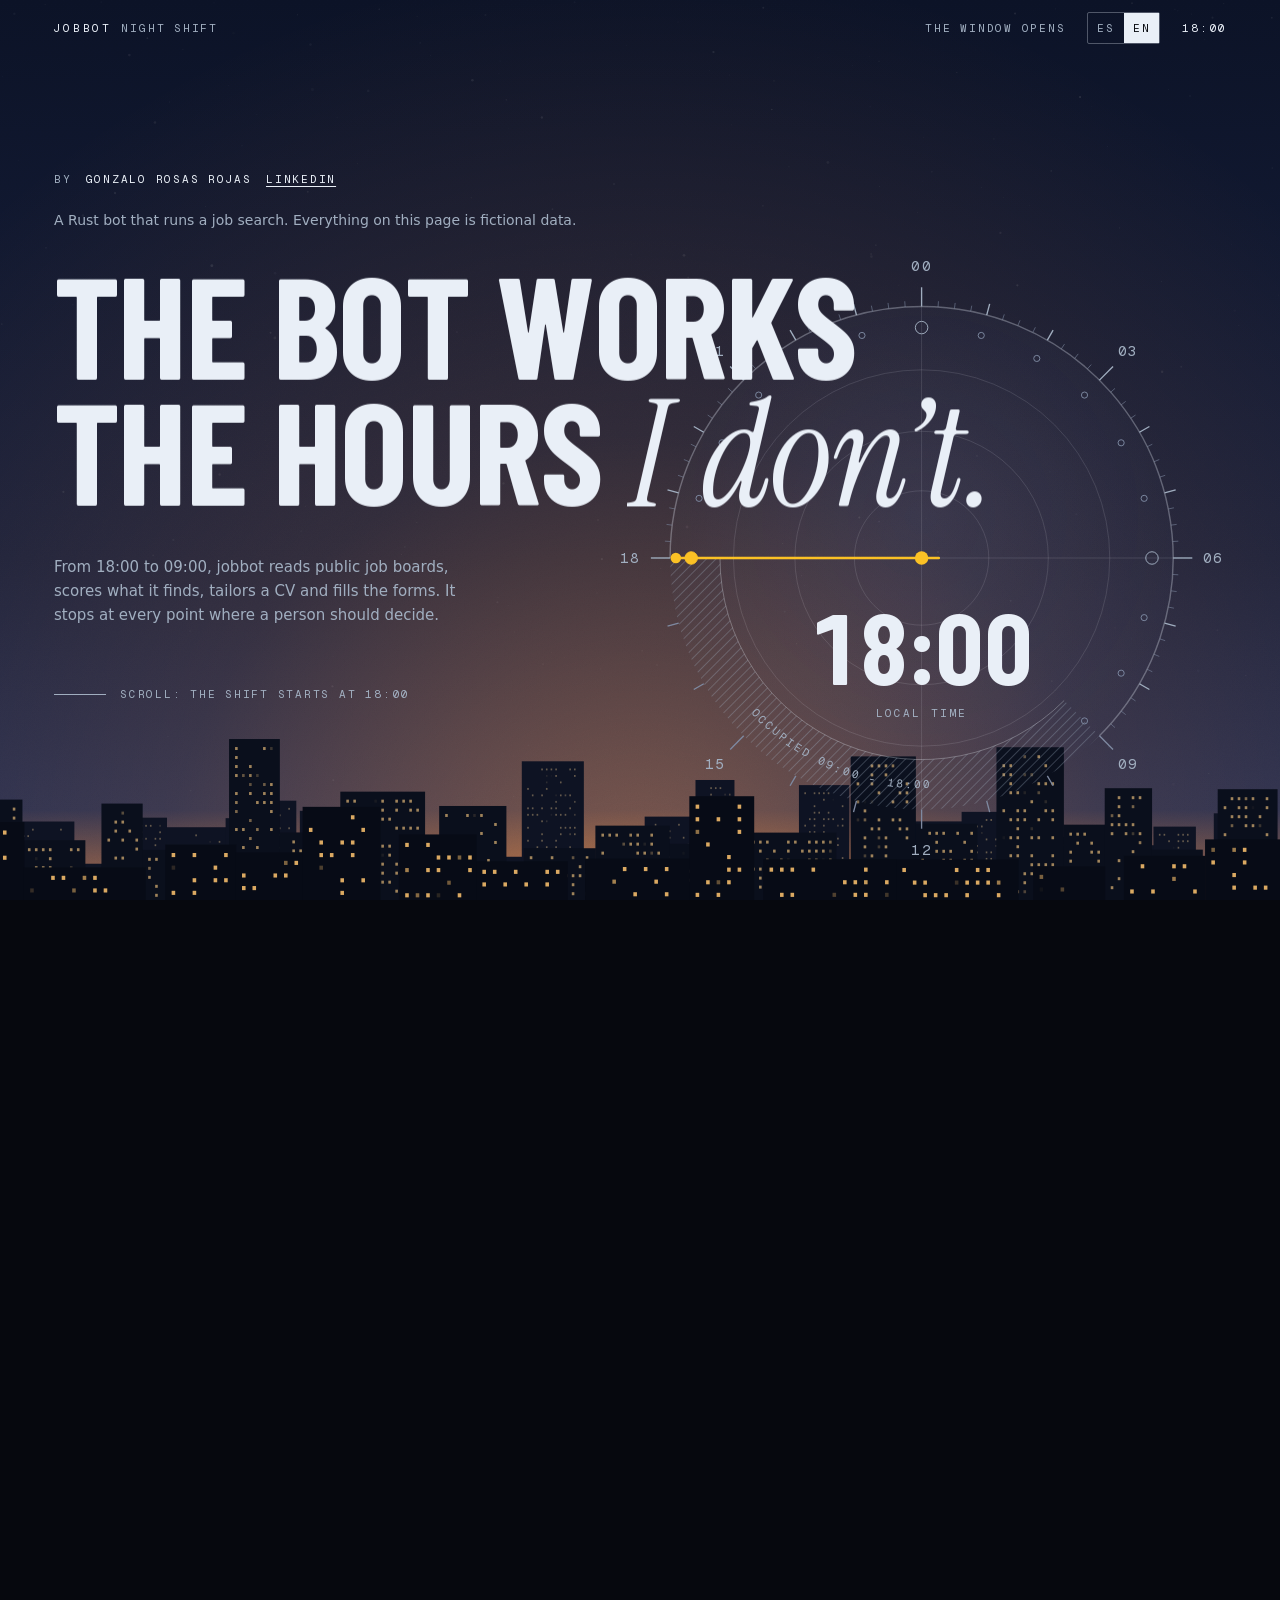
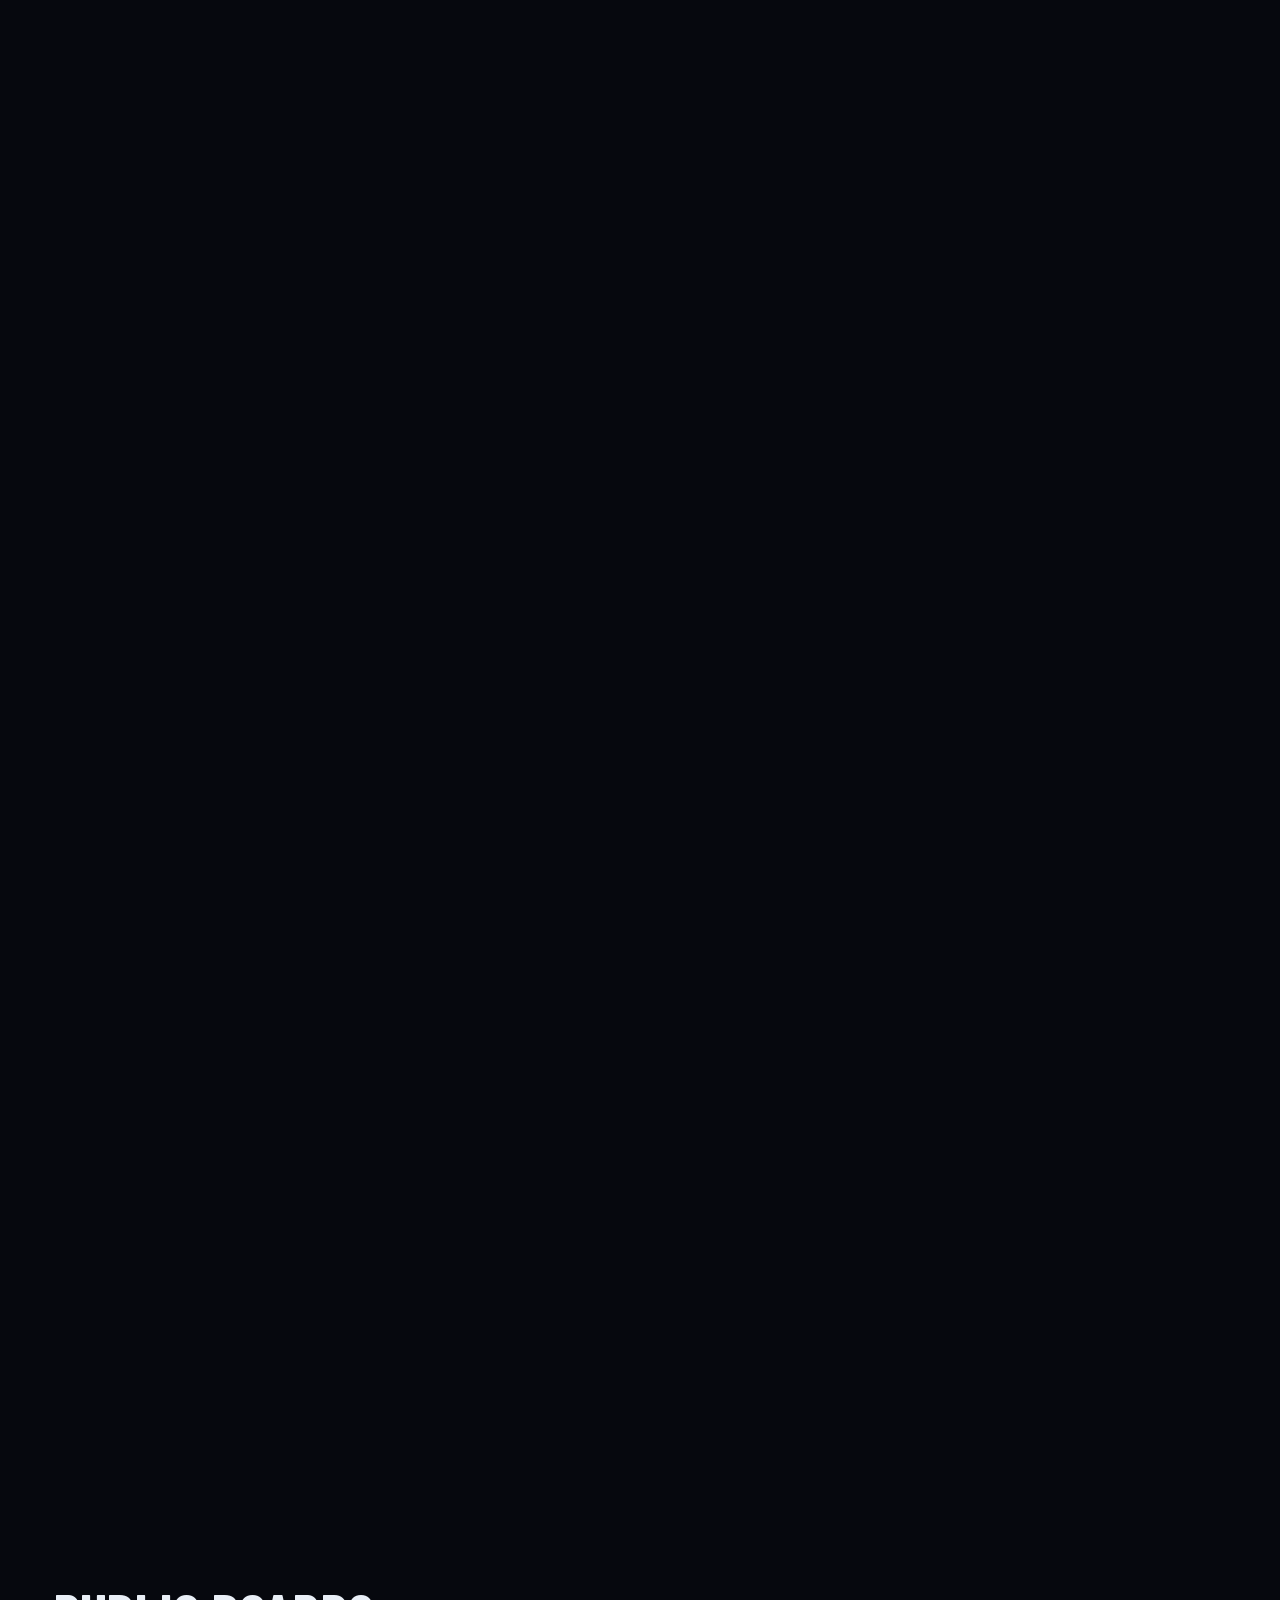
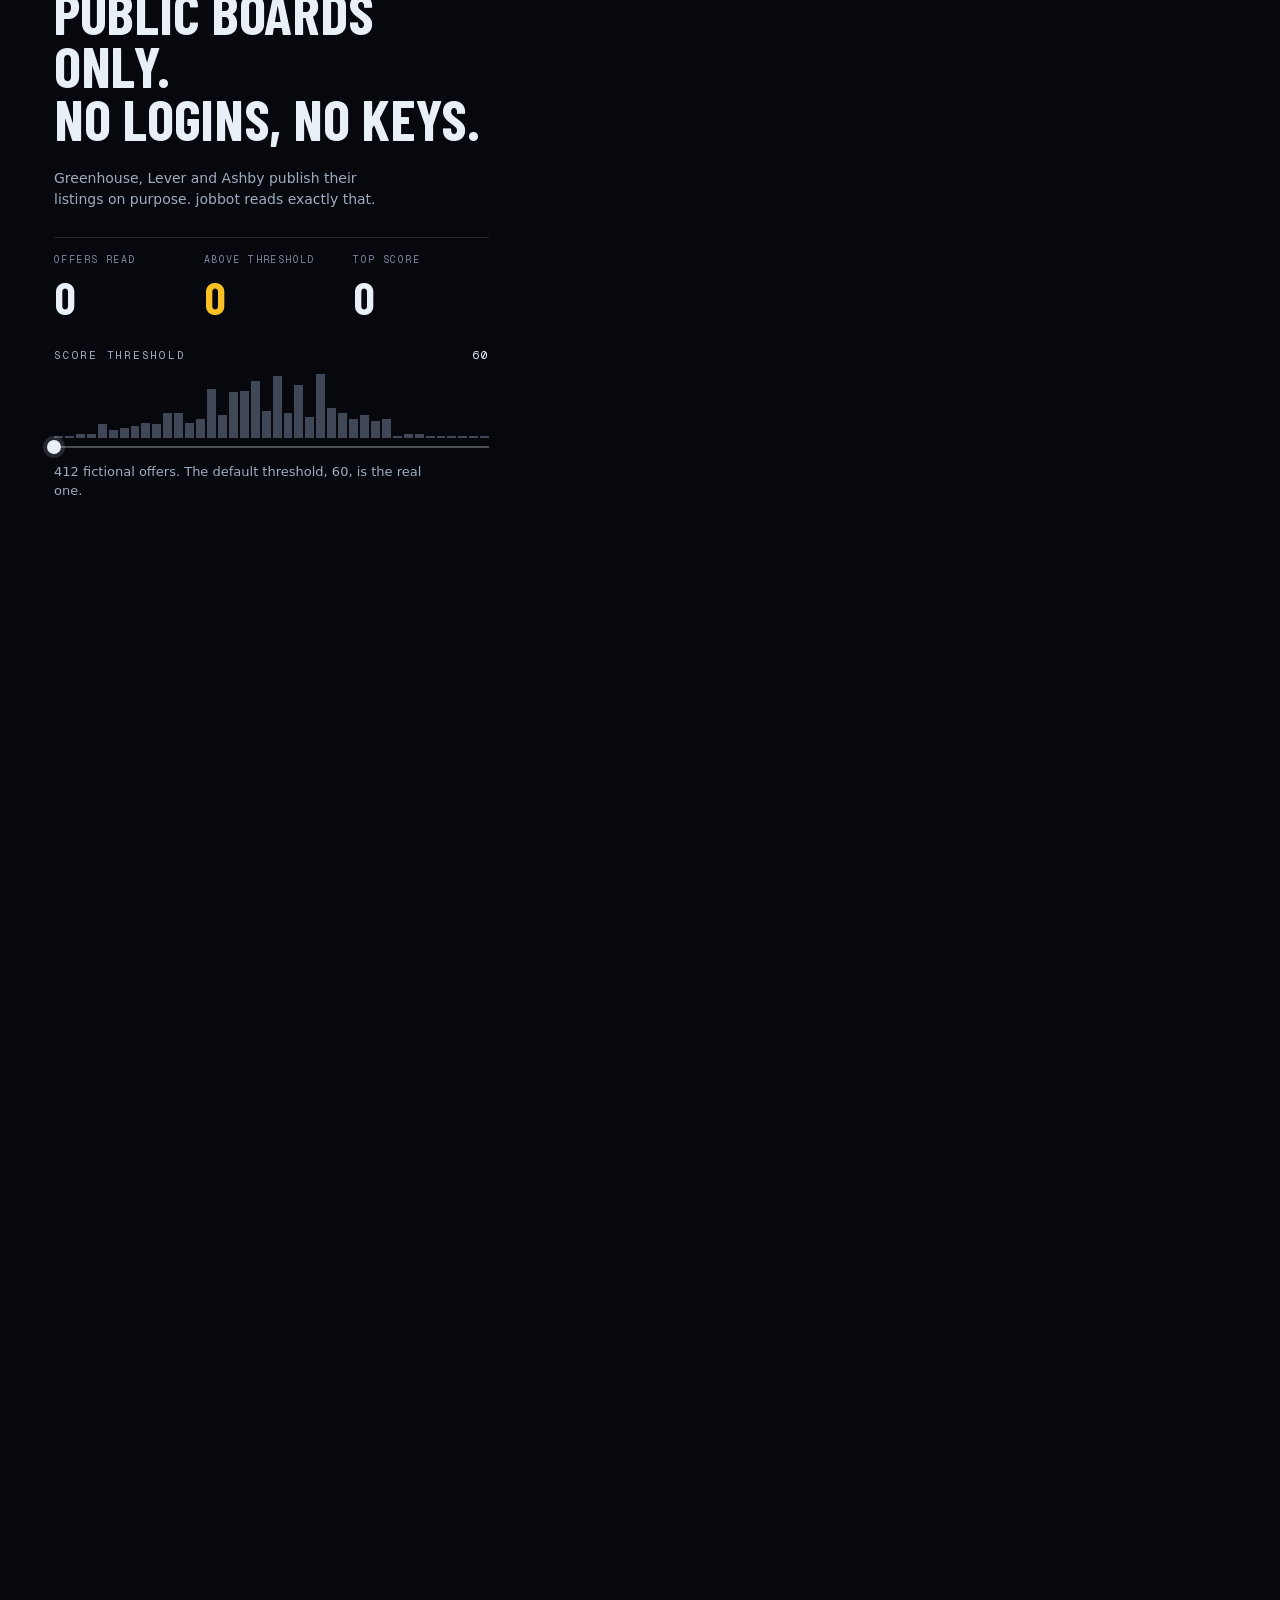
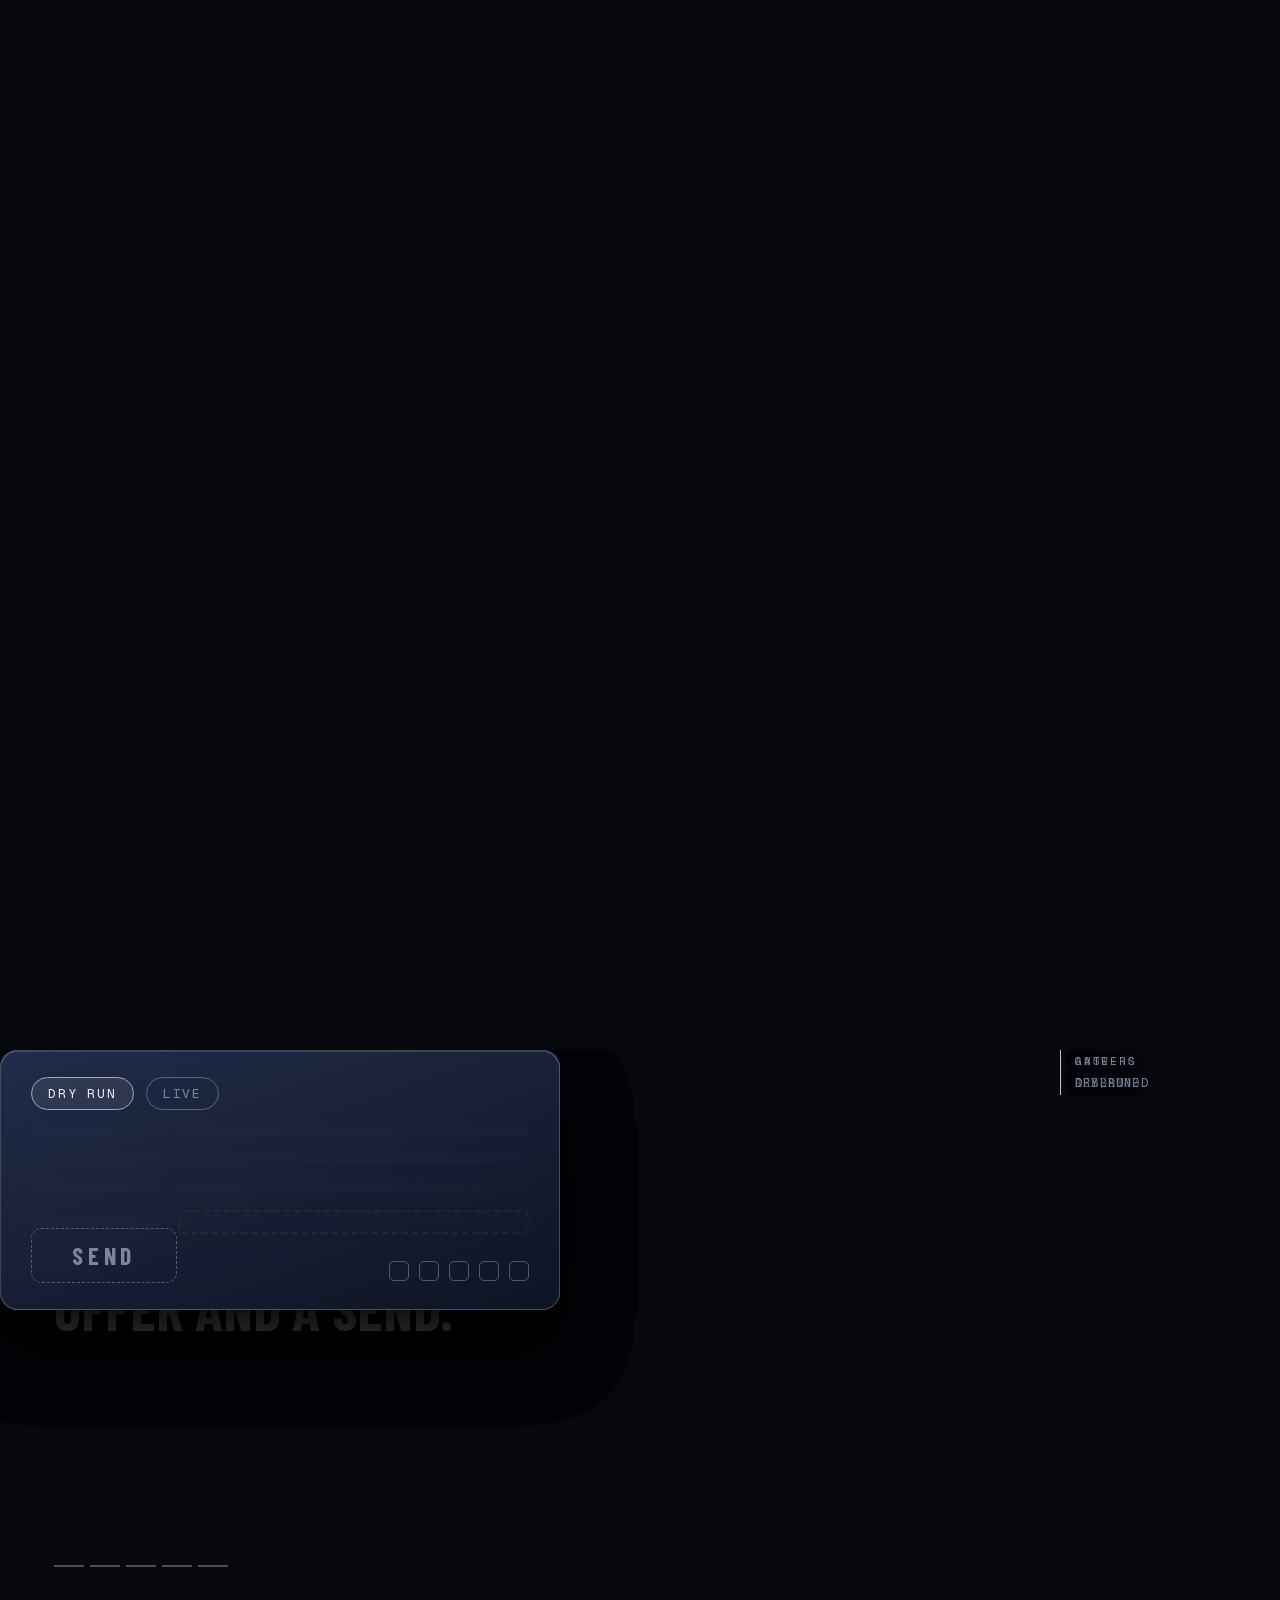
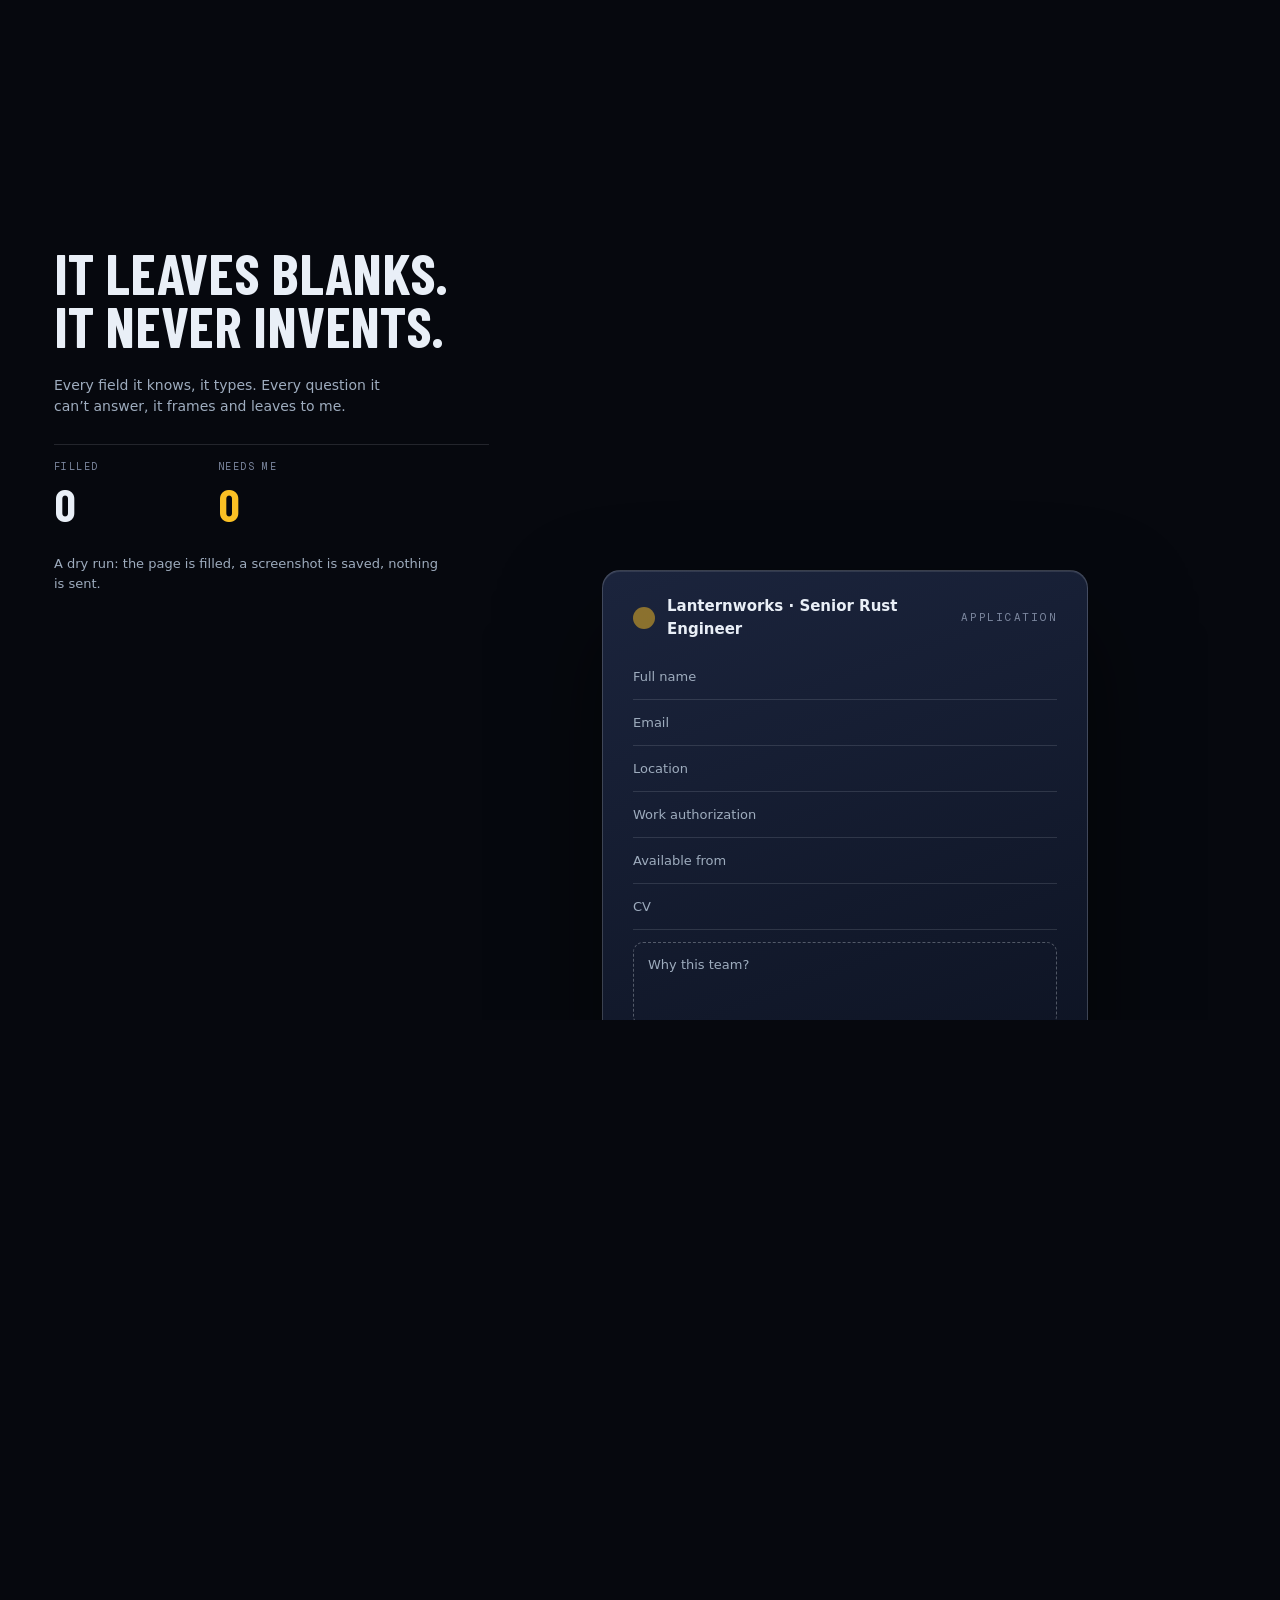
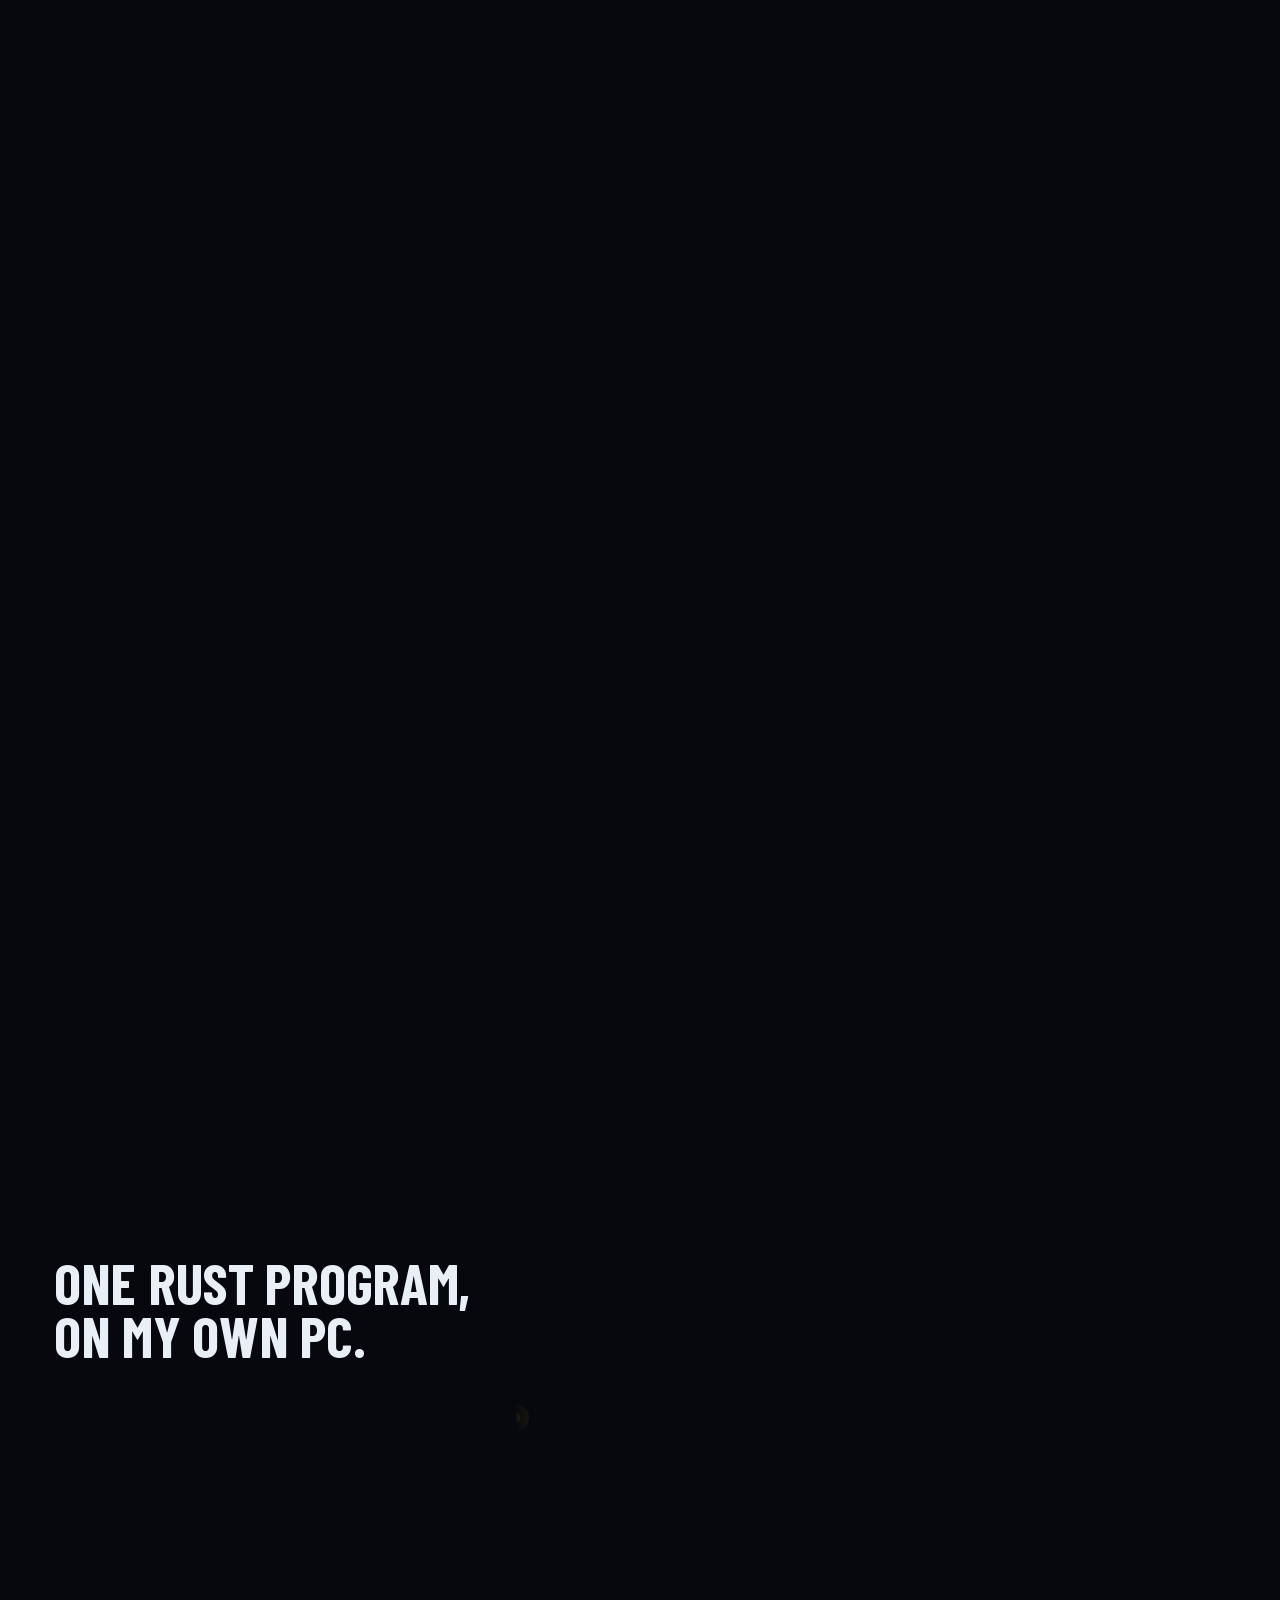
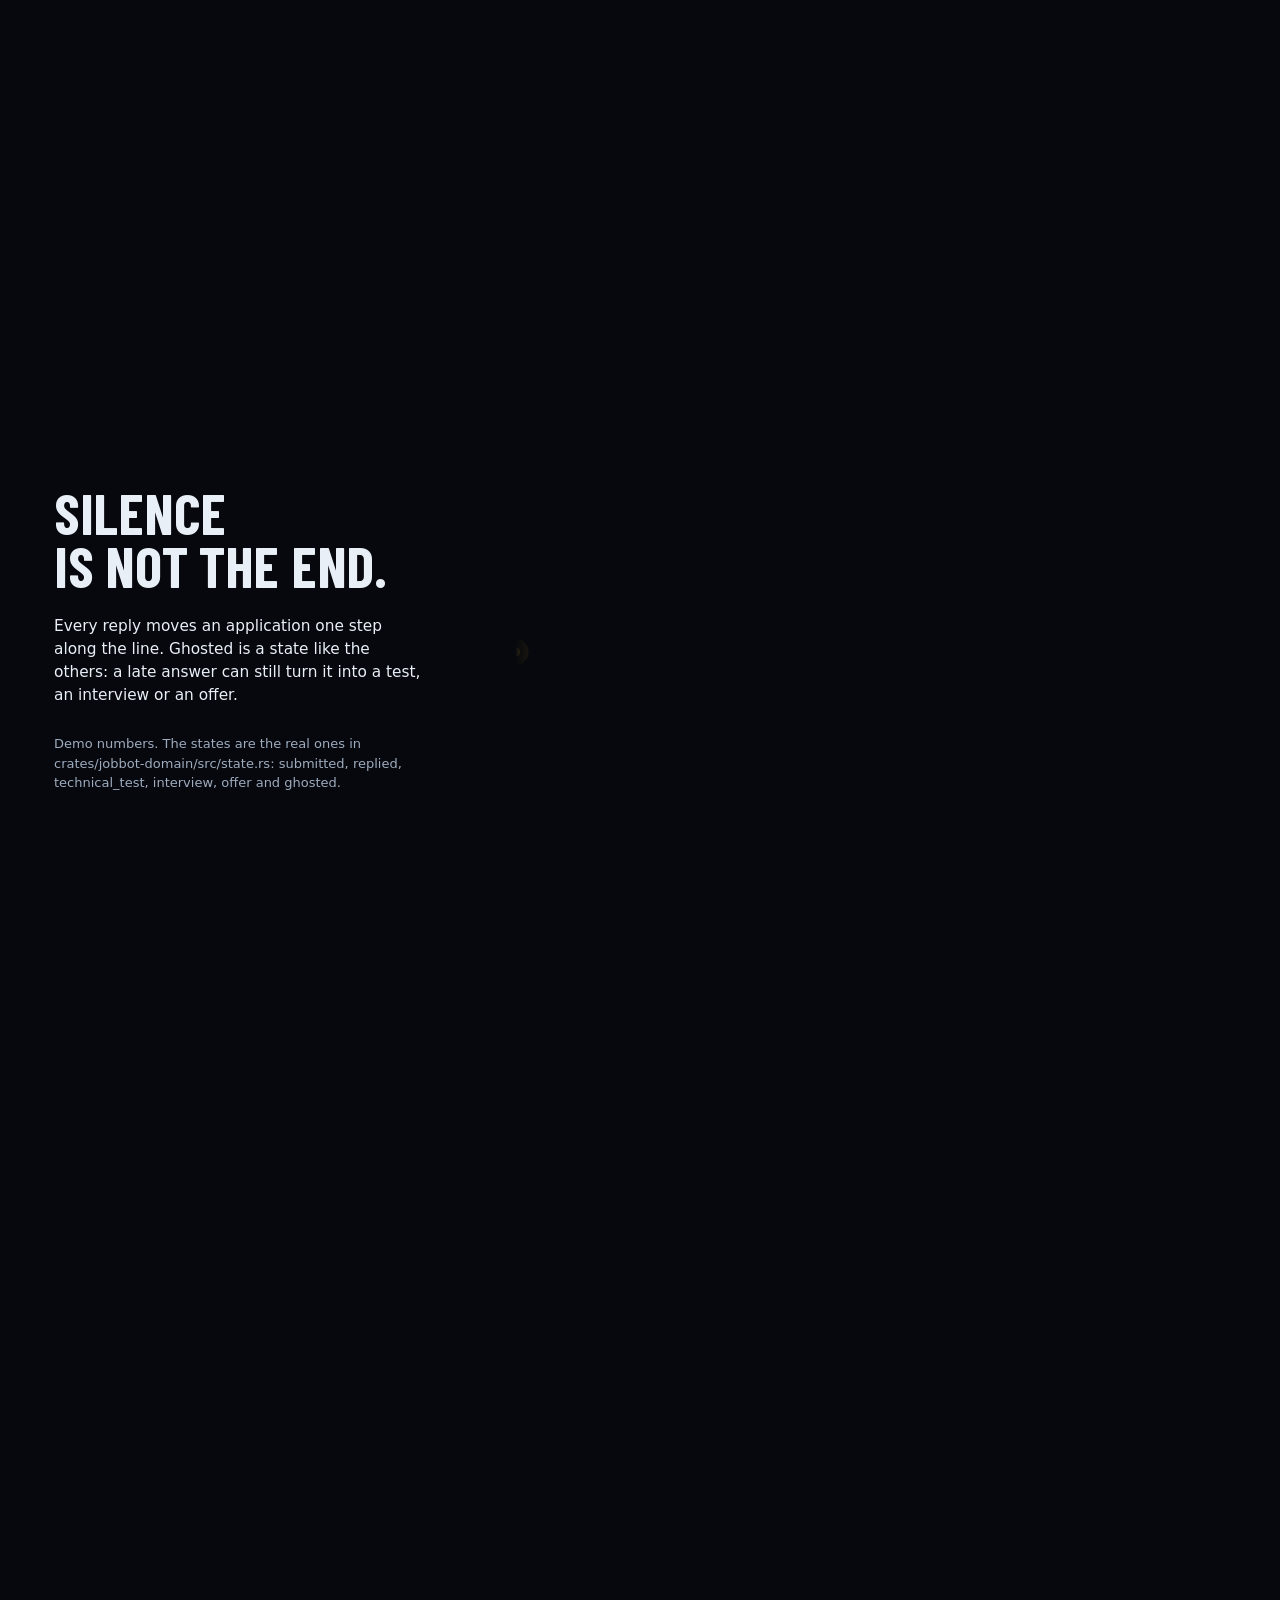
==== commit 1ba2b54c: "feat(story): the first screen says whose it is and links LinkedIn; the close offers a next step The " ====
--- a/site/index.html
+++ b/site/index.html
@@ -55,7 +55,7 @@
 <script type="module" src="assets/js/main.js"></script>
 </head>
 <body>
-<noscript><p class="noscript">The animated version of this page needs JavaScript, so what follows is its text without the animation. The <a href="demo/index.html?scenario=urgent&amp;theme=dark">demo panel</a> needs JavaScript too; the <a href="https://github.com/gonzalo-rosas-rojas/jobbot-showcase">source of this page</a> is on GitHub.</p></noscript>
+<noscript><p class="noscript">The animated version of this page needs JavaScript, so what follows is its text without the animation. The <a href="demo/index.html?scenario=urgent&amp;theme=dark">demo panel</a> needs JavaScript too; the <a href="https://github.com/gonzalo-rosas-rojas/jobbot-showcase" rel="noopener">source of this page</a> is on GitHub.</p></noscript>
 <a class="skip" href="#main">Skip to content</a>
 
 <canvas id="sky" aria-hidden="true"></canvas>
@@ -83,6 +83,7 @@
   <section class="act act-1" id="a1" data-scene="hero" data-from="0" data-to="1" data-label="THE WINDOW OPENS" aria-labelledby="h1">
     <div class="stage">
       <div class="a1-copy">
+        <p class="byline mono"><span class="by">By</span> <b>Gonzalo Rosas Rojas</b><a href="https://www.linkedin.com/in/gonzalo-rosas-rojas" rel="noopener">LinkedIn</a></p>
         <p class="kicker">A Rust bot that runs a job search. Everything on this page is fictional data.</p>
         <h1 class="mega" id="h1"><span class="line" data-split>The bot works</span><span class="line"><span data-split>the hours</span> <em class="serif" data-split="word">I don’t.</em></span></h1>
         <p class="lede">From 18:00 to 09:00, jobbot reads public job boards, scores what it finds, tailors a CV and fills the forms. It stops at every point where a person should decide.</p>
@@ -274,14 +275,22 @@
       <div class="paper">
         <h2 class="honest" id="h8" aria-label="Honest.">Honest.</h2>
         <ol class="rules">
-          <li><p>It never invents a skill.</p><code><a href="https://github.com/gonzalo-rosas-rojas/jobbot/blob/4028b6e9f203fb3ee07364b79ac81987ccf65d2c/crates/jobbot-app/src/apply/cv.rs">crates/jobbot-app/src/apply/cv.rs</a></code></li>
-          <li><p>It leaves a blank before it guesses.</p><code><a href="https://github.com/gonzalo-rosas-rojas/jobbot/blob/4028b6e9f203fb3ee07364b79ac81987ccf65d2c/crates/jobbot-domain/src/form.rs">crates/jobbot-domain/src/form.rs</a></code></li>
-          <li><p>Nothing goes out without the gate, and never on LinkedIn or Upwork.</p><code><a href="https://github.com/gonzalo-rosas-rojas/jobbot/blob/4028b6e9f203fb3ee07364b79ac81987ccf65d2c/crates/jobbot-app/src/apply/gate.rs">crates/jobbot-app/src/apply/gate.rs</a></code></li>
-          <li><p>Where a bot would be flagged, it fills the form and I send it.</p><code><a href="https://github.com/gonzalo-rosas-rojas/jobbot/blob/4028b6e9f203fb3ee07364b79ac81987ccf65d2c/crates/jobbot-app/src/apply/handoff.rs">crates/jobbot-app/src/apply/handoff.rs</a></code></li>
-          <li><p>It stays quiet in my busy hours.</p><code><a href="https://github.com/gonzalo-rosas-rojas/jobbot/blob/4028b6e9f203fb3ee07364b79ac81987ccf65d2c/crates/jobbot-domain/src/window.rs">crates/jobbot-domain/src/window.rs</a></code></li>
+          <li><p>It never invents a skill.</p><code><a href="https://github.com/gonzalo-rosas-rojas/jobbot/blob/4028b6e9f203fb3ee07364b79ac81987ccf65d2c/crates/jobbot-app/src/apply/cv.rs" rel="noopener">crates/jobbot-app/src/apply/cv.rs</a></code></li>
+          <li><p>It leaves a blank before it guesses.</p><code><a href="https://github.com/gonzalo-rosas-rojas/jobbot/blob/4028b6e9f203fb3ee07364b79ac81987ccf65d2c/crates/jobbot-domain/src/form.rs" rel="noopener">crates/jobbot-domain/src/form.rs</a></code></li>
+          <li><p>Nothing goes out without the gate, and never on LinkedIn or Upwork.</p><code><a href="https://github.com/gonzalo-rosas-rojas/jobbot/blob/4028b6e9f203fb3ee07364b79ac81987ccf65d2c/crates/jobbot-app/src/apply/gate.rs" rel="noopener">crates/jobbot-app/src/apply/gate.rs</a></code></li>
+          <li><p>Where a bot would be flagged, it fills the form and I send it.</p><code><a href="https://github.com/gonzalo-rosas-rojas/jobbot/blob/4028b6e9f203fb3ee07364b79ac81987ccf65d2c/crates/jobbot-app/src/apply/handoff.rs" rel="noopener">crates/jobbot-app/src/apply/handoff.rs</a></code></li>
+          <li><p>It stays quiet in my busy hours.</p><code><a href="https://github.com/gonzalo-rosas-rojas/jobbot/blob/4028b6e9f203fb3ee07364b79ac81987ccf65d2c/crates/jobbot-domain/src/window.rs" rel="noopener">crates/jobbot-domain/src/window.rs</a></code></li>
         </ol>
         <div class="paper-end">
-          <p class="foot mono">Built with AI assistance. All data on this page is fictional; the counts come from the real code (scripts/receipts.py). The source is on <a href="https://github.com/gonzalo-rosas-rojas/jobbot">GitHub</a>.</p>
+          <div class="paper-note">
+          <p class="next">
+            <span class="next-lead">Want to talk about this work? Find me here.</span>
+            <a href="https://www.linkedin.com/in/gonzalo-rosas-rojas" rel="noopener">LinkedIn</a>
+            <a href="https://github.com/gonzalo-rosas-rojas" rel="noopener">GitHub profile</a>
+            <a href="https://github.com/gonzalo-rosas-rojas/jobbot" rel="noopener">jobbot repository</a>
+          </p>
+          <p class="foot mono">Built with AI assistance. All data on this page is fictional; the counts come from the real code (scripts/receipts.py). The source is on <a href="https://github.com/gonzalo-rosas-rojas/jobbot" rel="noopener">GitHub</a>.</p>
+          </div>
           <button class="cta" type="button" data-try>Use the panel</button>
         </div>
       </div>
--- a/site/assets/css/main.css
+++ b/site/assets/css/main.css
@@ -132,6 +132,11 @@
 
 /* act 01: the window opens */
 .a1-copy { position: absolute; left: var(--gutter); right: var(--gutter); top: clamp(104px, 19vh, 210px); will-change: transform, opacity; }
+/* who it is by: the same quiet mono label as the HUD, the name in the text colour, the link underlined like the links on the paper */
+.byline { display: flex; flex-wrap: wrap; align-items: baseline; gap: 4px 14px; margin-bottom: 2.4vh; color: var(--text-dim); }
+.byline b { color: var(--text); font-weight: 400; }
+.byline a { color: var(--text); text-decoration: underline; text-decoration-thickness: 1px; text-underline-offset: 3px; transition: color 0.2s; }
+.byline a:hover { color: var(--gold); }
 .kicker { color: var(--text-dim); max-width: 60ch; line-height: 1.6; margin-bottom: 3.2vh; font-size: clamp(14px, 1.05vw, 17px); }
 .mega {
   font-family: var(--display); font-weight: 700; font-stretch: 75%; font-variation-settings: "wdth" 75;
@@ -380,6 +385,9 @@
 .rules code { font: 600 13px var(--mono); letter-spacing: 0.06em; color: var(--paper-dim); white-space: nowrap; }
 :where(html.js) .paper-end { visibility: hidden; }
 .paper-end { display: flex; align-items: flex-end; justify-content: space-between; gap: clamp(20px, 4vw, 64px); margin-top: 18px; }
+.paper-note { min-width: 0; }
+.next { display: flex; flex-wrap: wrap; align-items: baseline; gap: 4px 22px; margin: 0 0 12px; font-size: clamp(15px, 1.3vw, 20px); line-height: 1.35; }
+.next-lead { flex: 1 1 100%; }
 .foot { margin-top: 0; max-width: 100ch; color: var(--paper-dim); font-size: 10.5px; line-height: 1.6; letter-spacing: 0.12em; }
 /* links on the paper (each rule's file, the source): the ink of their text, told apart by the underline */
 .paper a { color: inherit; text-decoration: underline; text-decoration-thickness: 1px; text-underline-offset: 3px; transition: color 0.2s; }
@@ -510,6 +518,7 @@
   .rules p { font-size: 15px; }
   .rules code { font-size: 11px; }
   .foot { font-size: 11px; }
+  .next { font-size: 15px; margin-bottom: 8px; }
   .paper-end { flex-direction: column-reverse; align-items: stretch; gap: 12px; }
   .cta { justify-content: center; }
   .try-note { font-size: 12px; }
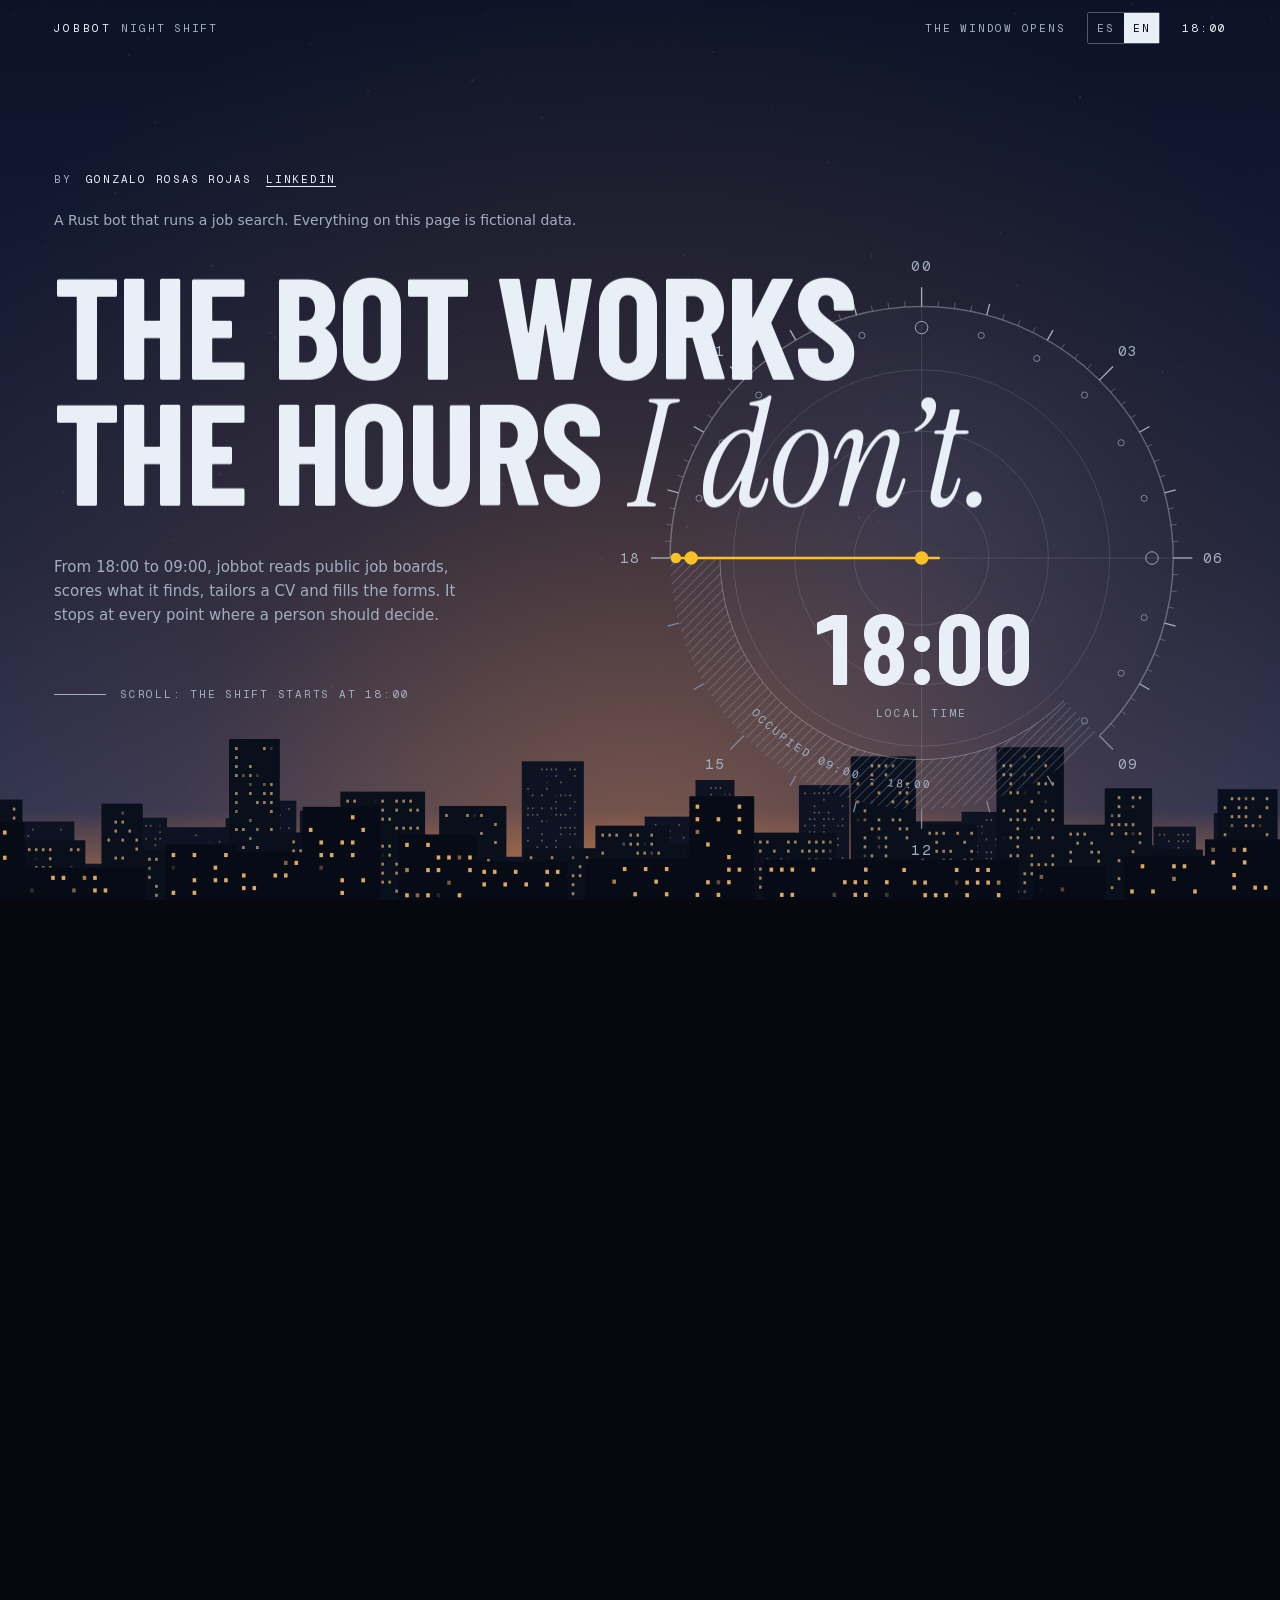
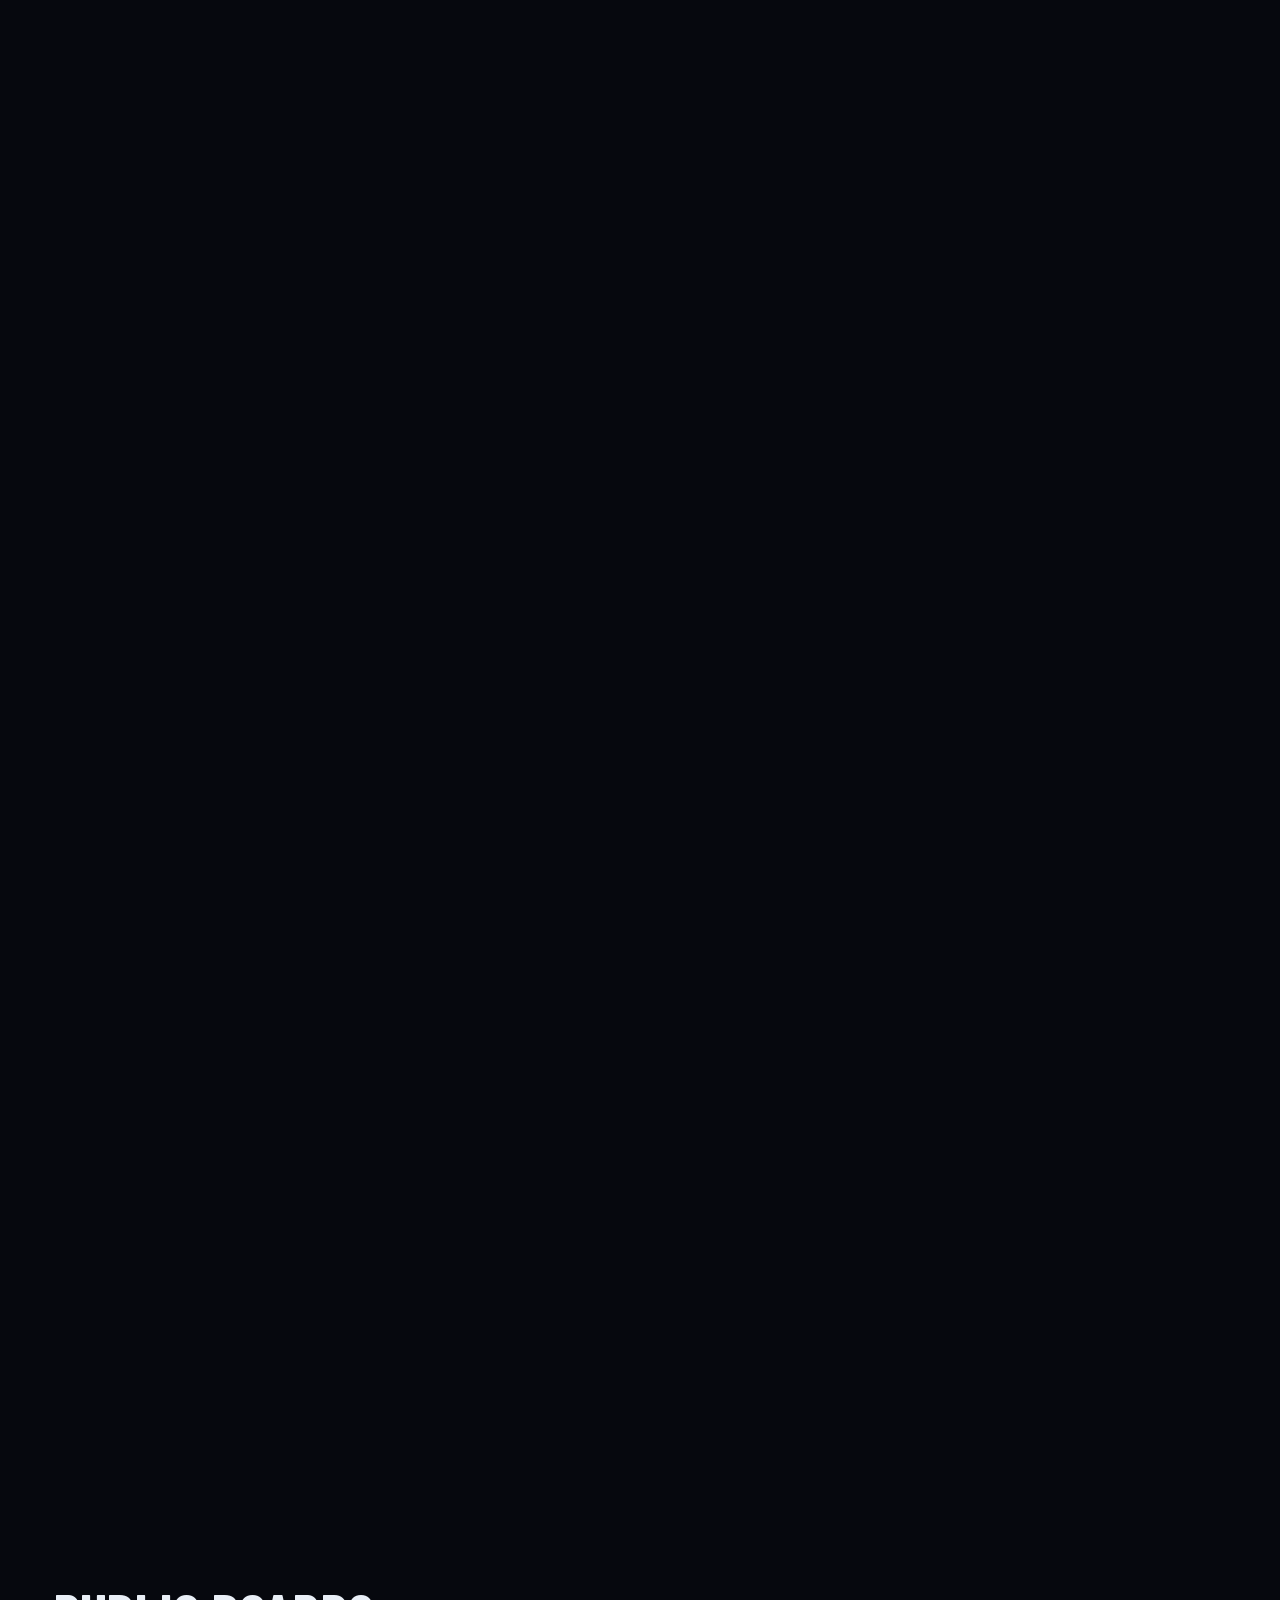
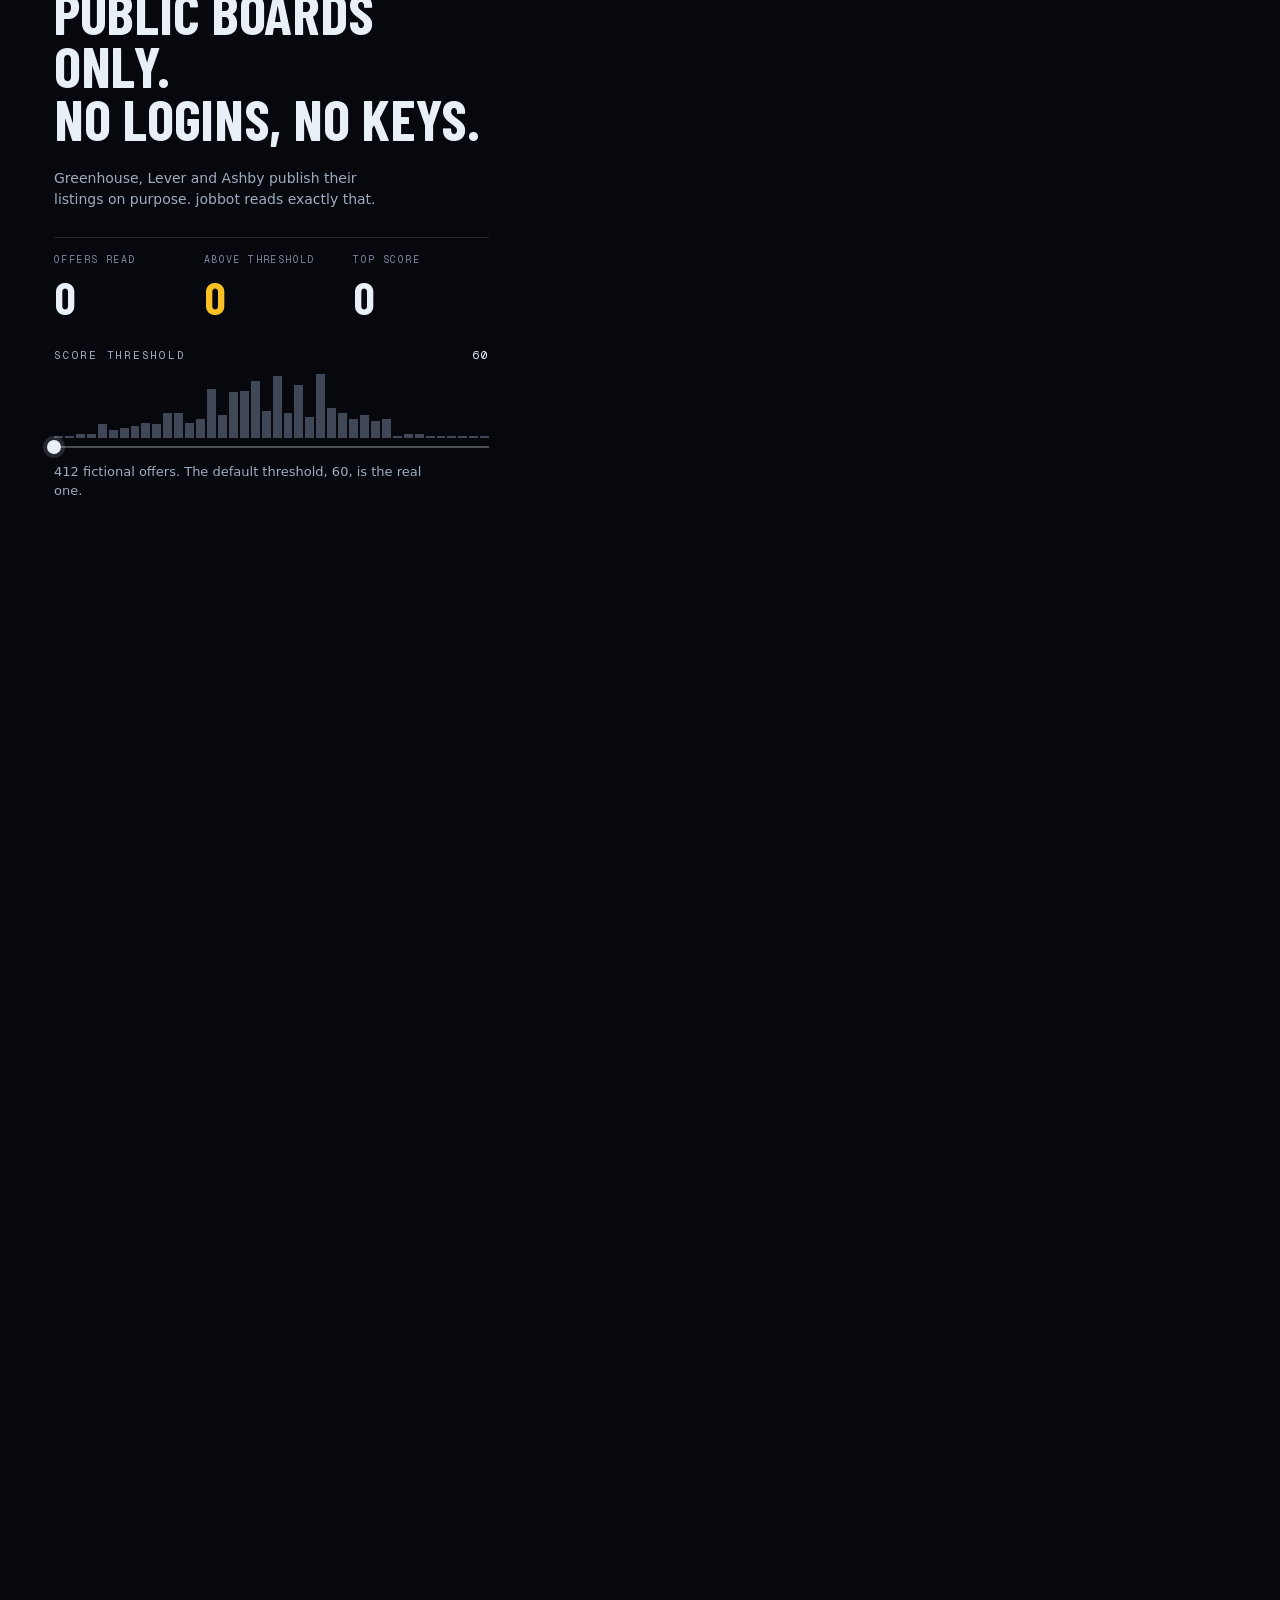
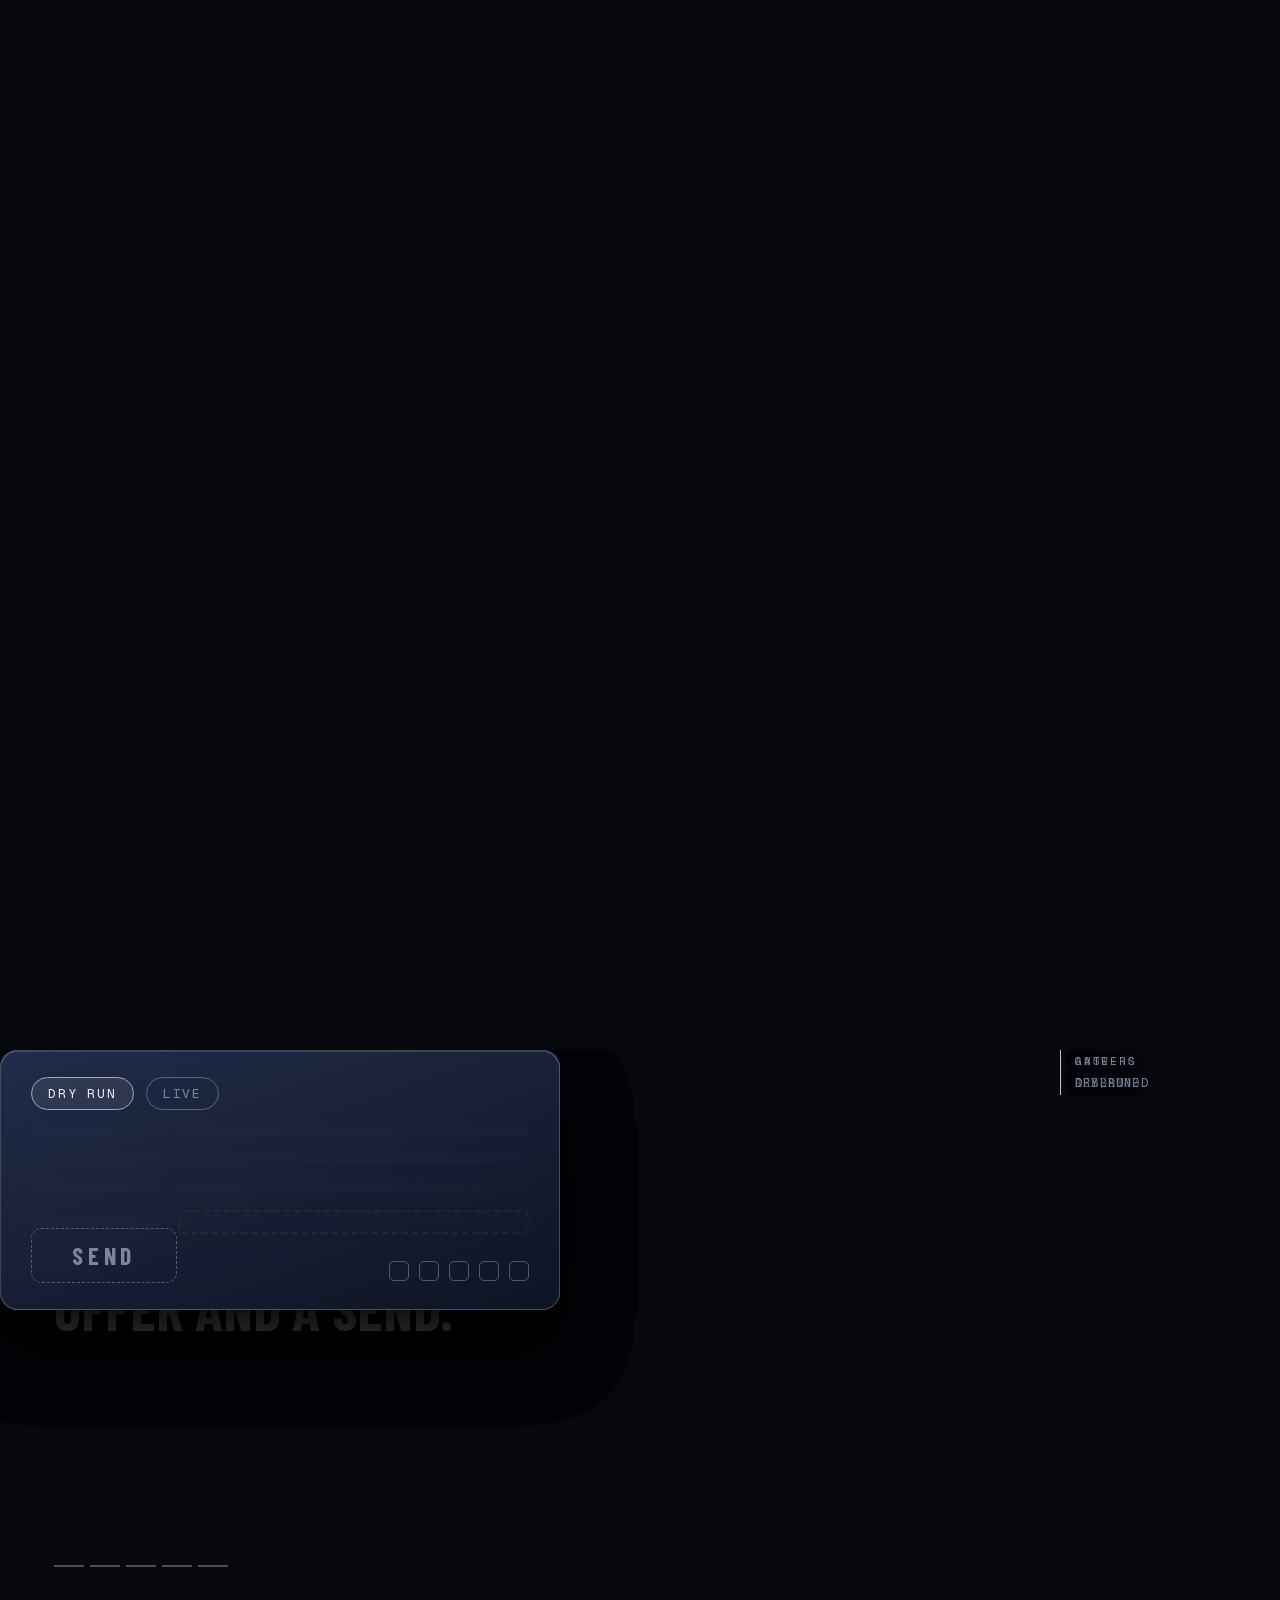
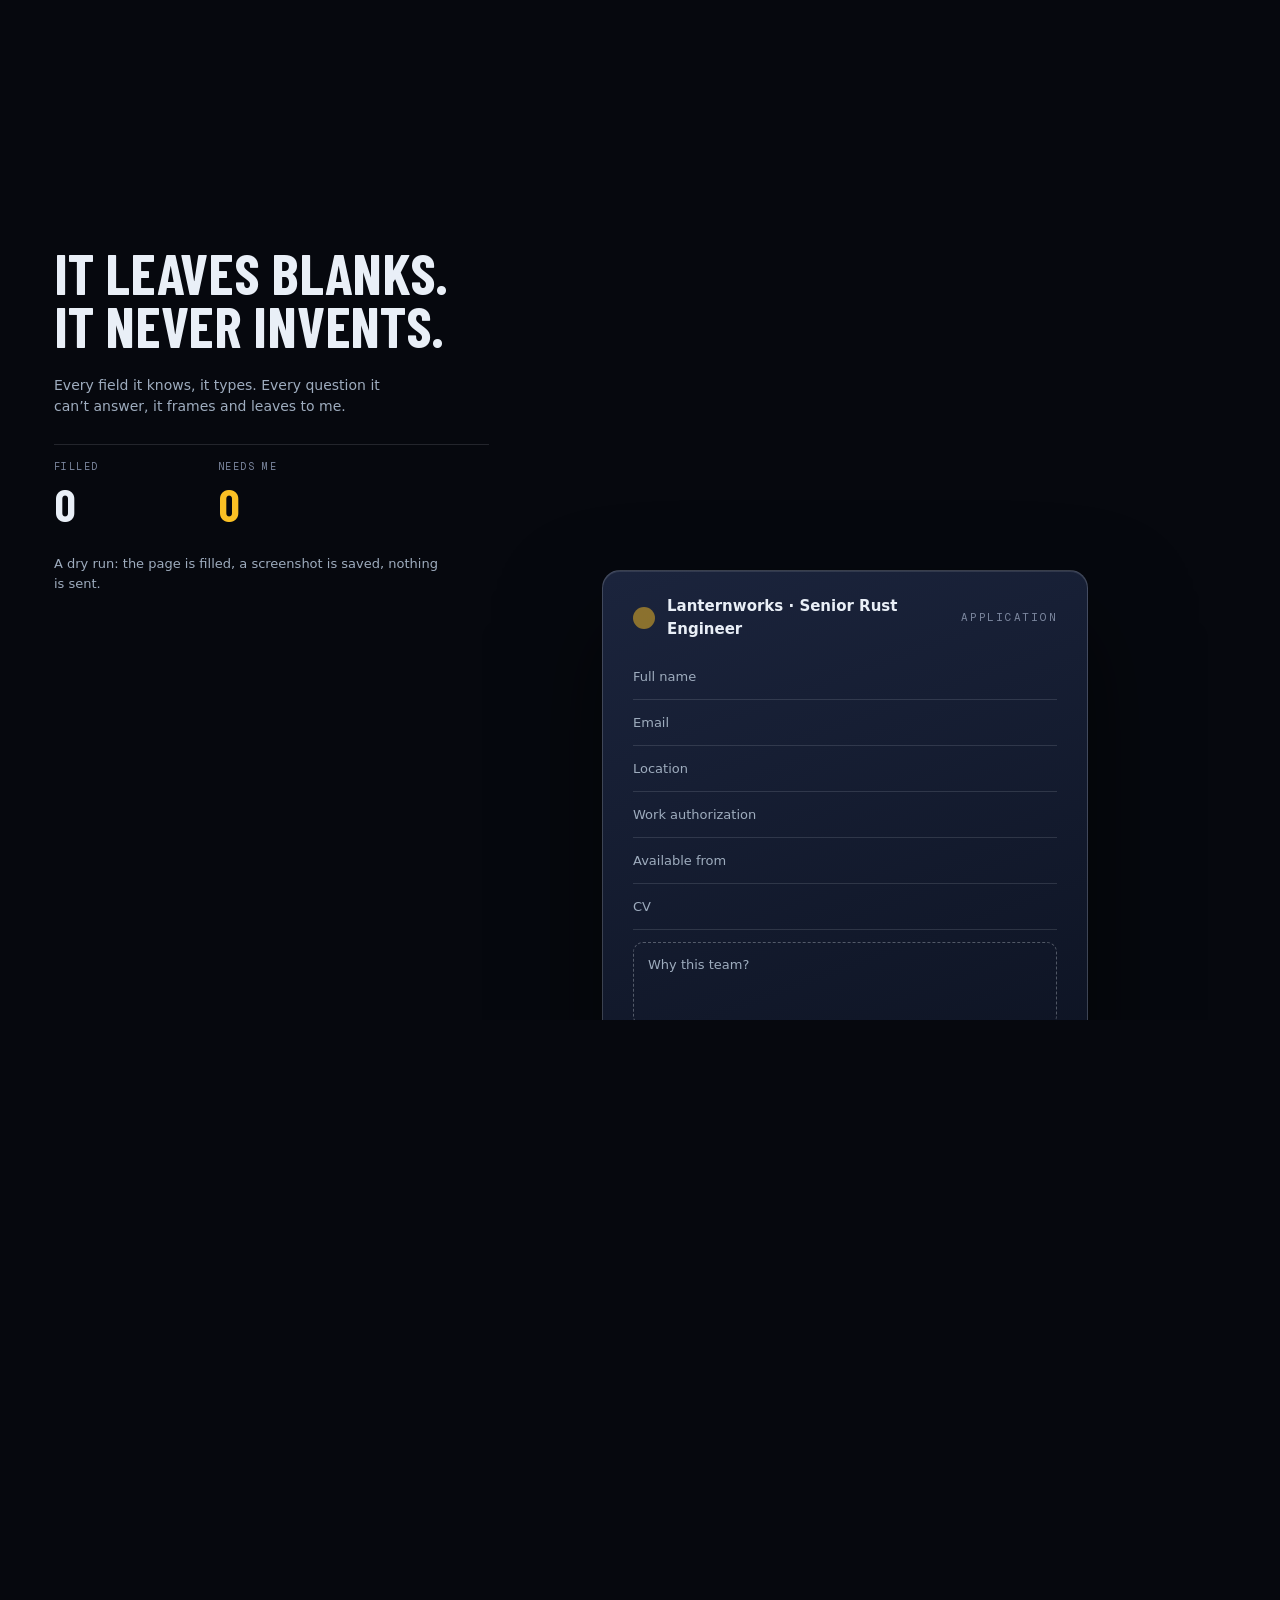
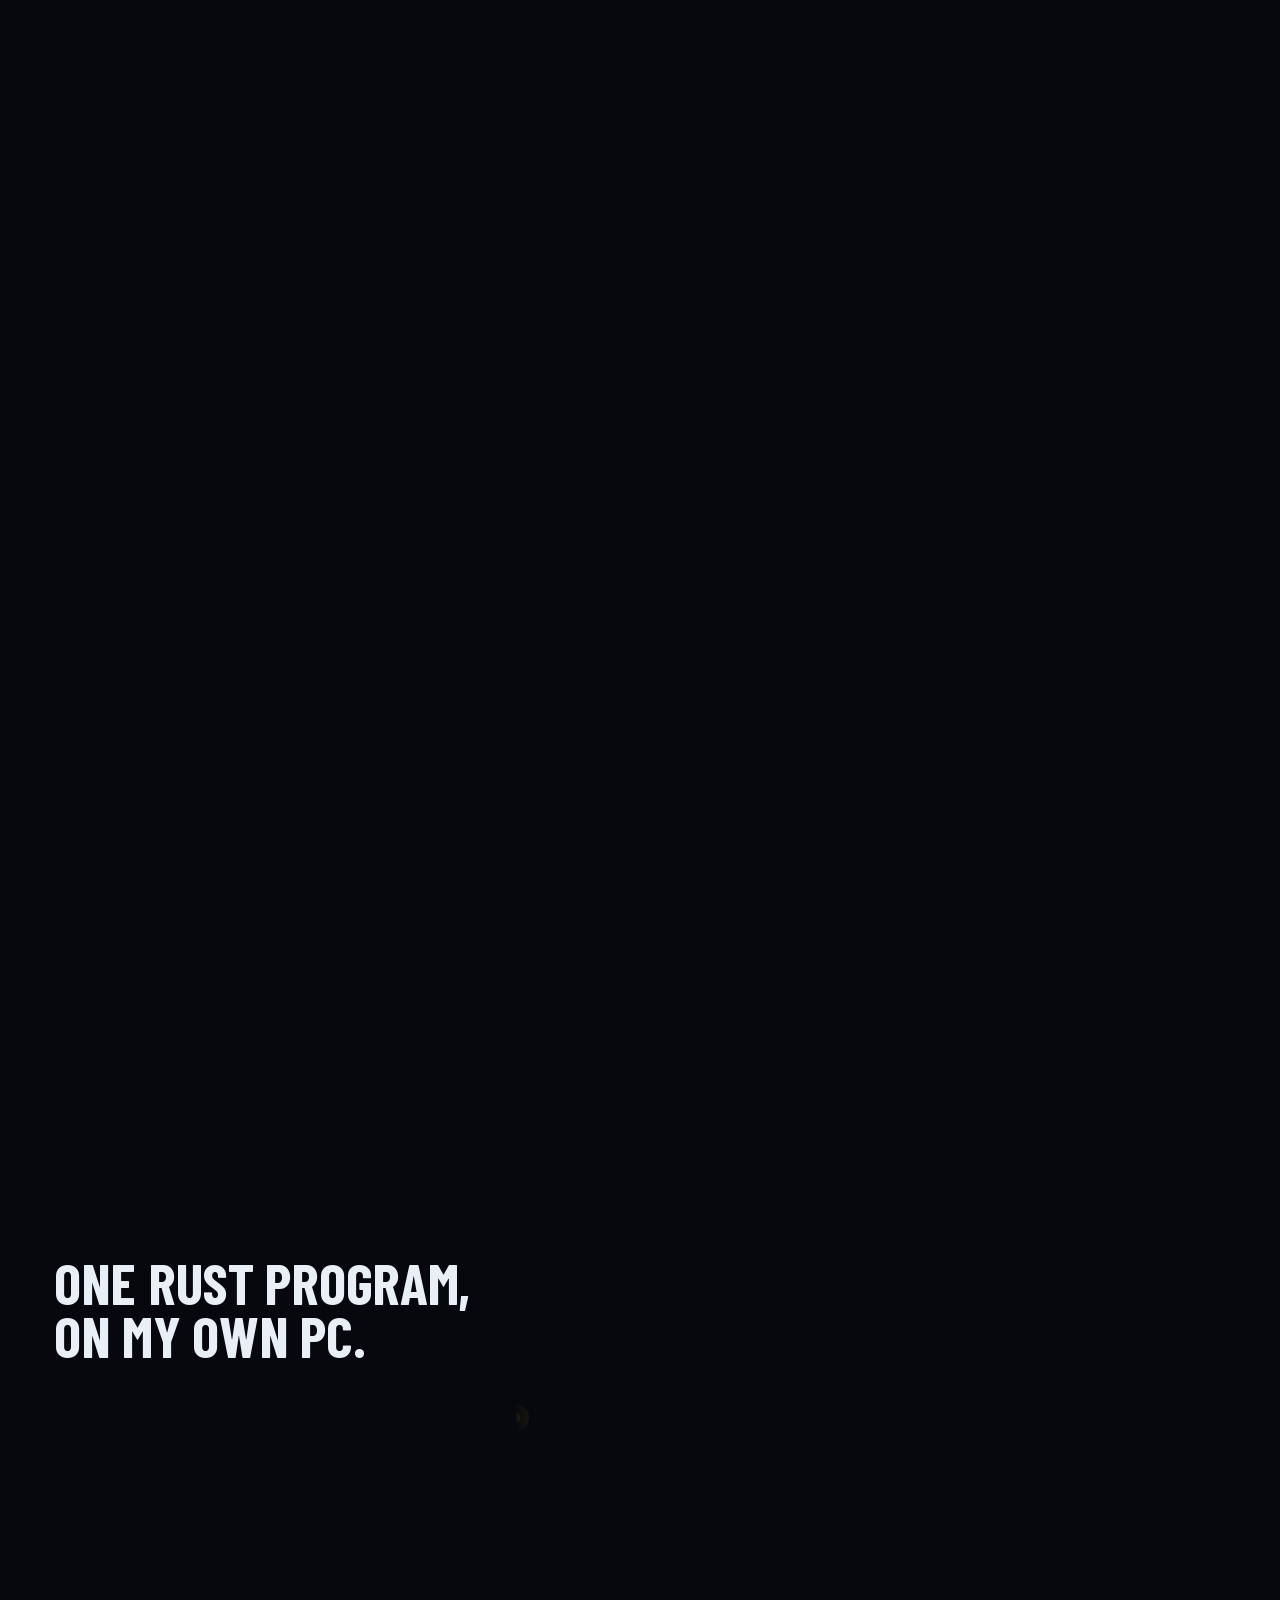
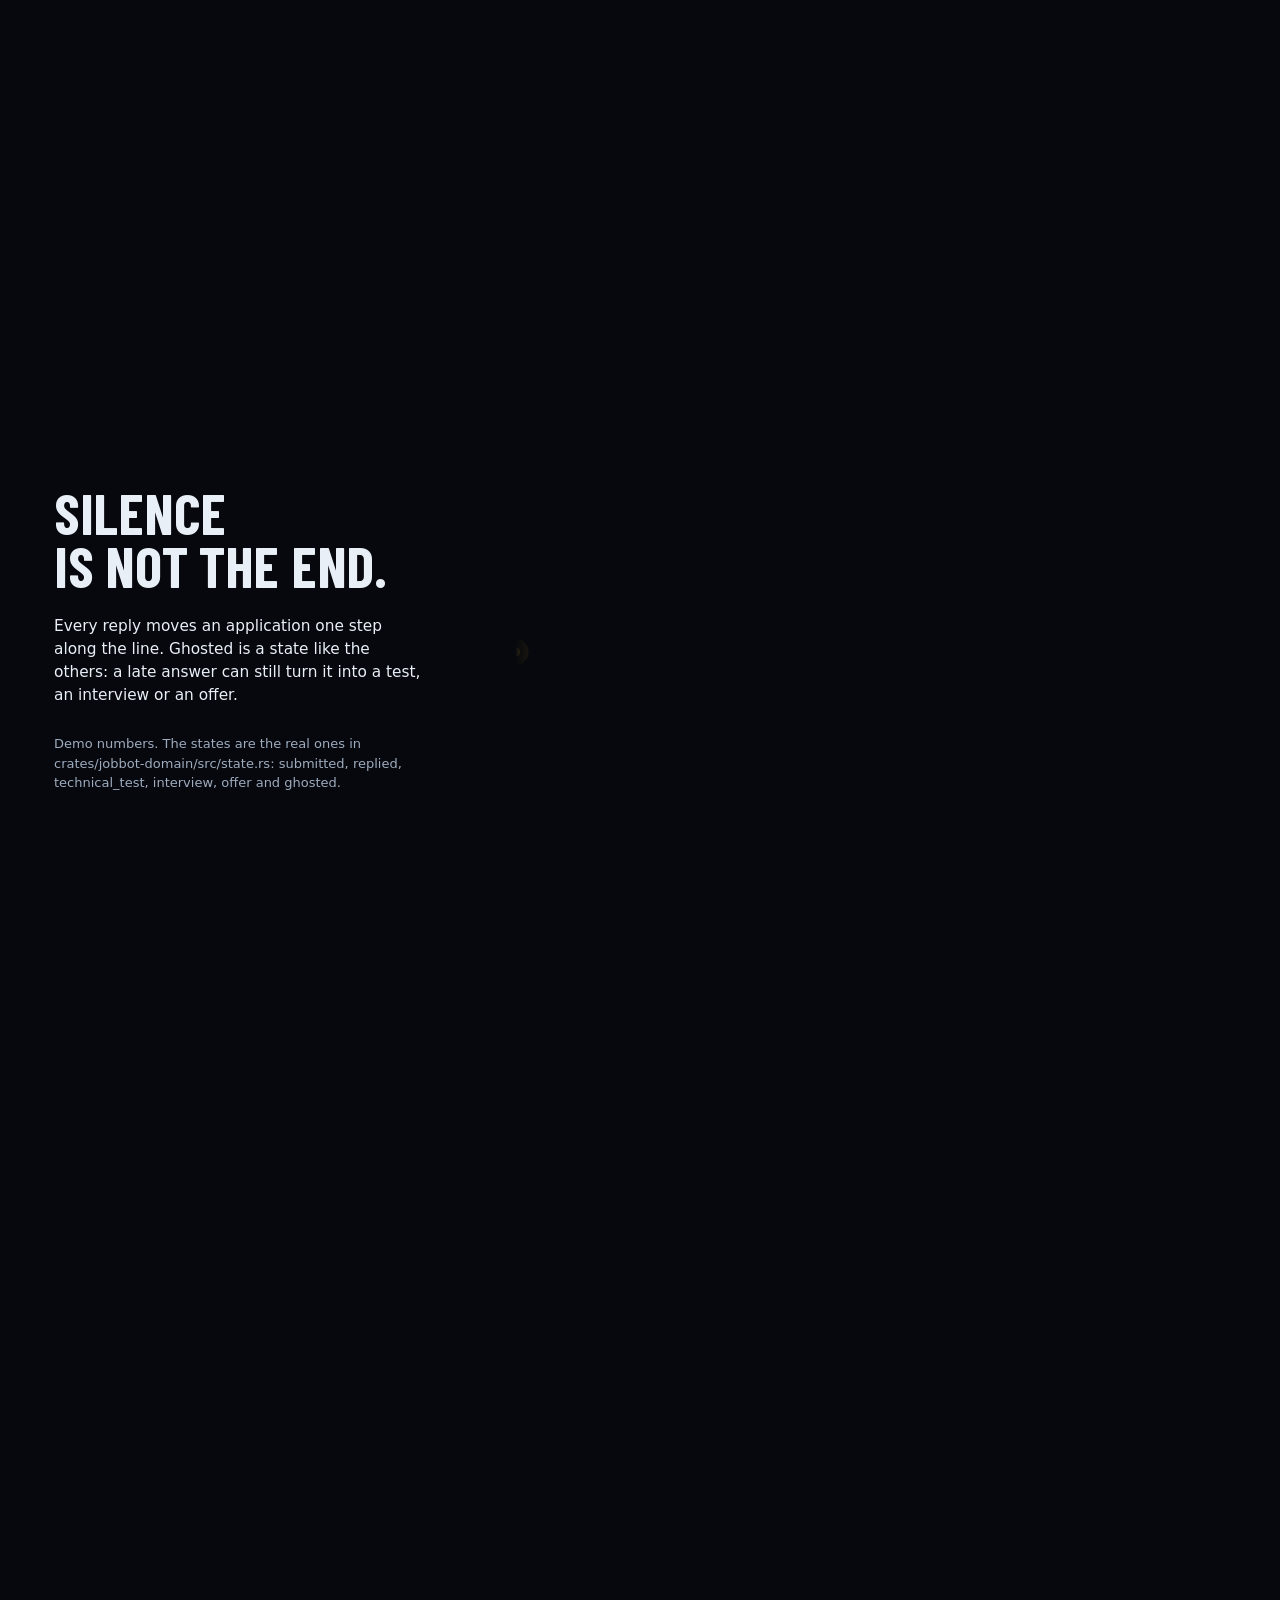
==== commit b6095bba: "refactor(story): one underline rule for the page's links; the tests fail where they used to skip Fro" ====
--- a/site/index.html
+++ b/site/index.html
@@ -55,7 +55,7 @@
 <script type="module" src="assets/js/main.js"></script>
 </head>
 <body>
-<noscript><p class="noscript">The animated version of this page needs JavaScript, so what follows is its text without the animation. The <a href="demo/index.html?scenario=urgent&amp;theme=dark">demo panel</a> needs JavaScript too; the <a href="https://github.com/gonzalo-rosas-rojas/jobbot-showcase" rel="noopener">source of this page</a> is on GitHub.</p></noscript>
+<noscript><p class="noscript">The animated version of this page needs JavaScript, so what follows is its text without the animation. The <a href="demo/index.html?scenario=urgent&amp;theme=dark">demo panel</a> needs JavaScript too; the <a href="https://github.com/gonzalo-rosas-rojas/jobbot-showcase">source of this page</a> is on GitHub.</p></noscript>
 <a class="skip" href="#main">Skip to content</a>
 
 <canvas id="sky" aria-hidden="true"></canvas>
@@ -83,7 +83,7 @@
   <section class="act act-1" id="a1" data-scene="hero" data-from="0" data-to="1" data-label="THE WINDOW OPENS" aria-labelledby="h1">
     <div class="stage">
       <div class="a1-copy">
-        <p class="byline mono"><span class="by">By</span> <b>Gonzalo Rosas Rojas</b><a href="https://www.linkedin.com/in/gonzalo-rosas-rojas" rel="noopener">LinkedIn</a></p>
+        <p class="byline mono"><span class="by">By</span> <b>Gonzalo Rosas Rojas</b><a href="https://www.linkedin.com/in/gonzalo-rosas-rojas">LinkedIn</a></p>
         <p class="kicker">A Rust bot that runs a job search. Everything on this page is fictional data.</p>
         <h1 class="mega" id="h1"><span class="line" data-split>The bot works</span><span class="line"><span data-split>the hours</span> <em class="serif" data-split="word">I don’t.</em></span></h1>
         <p class="lede">From 18:00 to 09:00, jobbot reads public job boards, scores what it finds, tailors a CV and fills the forms. It stops at every point where a person should decide.</p>
@@ -275,21 +275,21 @@
       <div class="paper">
         <h2 class="honest" id="h8" aria-label="Honest.">Honest.</h2>
         <ol class="rules">
-          <li><p>It never invents a skill.</p><code><a href="https://github.com/gonzalo-rosas-rojas/jobbot/blob/4028b6e9f203fb3ee07364b79ac81987ccf65d2c/crates/jobbot-app/src/apply/cv.rs" rel="noopener">crates/jobbot-app/src/apply/cv.rs</a></code></li>
-          <li><p>It leaves a blank before it guesses.</p><code><a href="https://github.com/gonzalo-rosas-rojas/jobbot/blob/4028b6e9f203fb3ee07364b79ac81987ccf65d2c/crates/jobbot-domain/src/form.rs" rel="noopener">crates/jobbot-domain/src/form.rs</a></code></li>
-          <li><p>Nothing goes out without the gate, and never on LinkedIn or Upwork.</p><code><a href="https://github.com/gonzalo-rosas-rojas/jobbot/blob/4028b6e9f203fb3ee07364b79ac81987ccf65d2c/crates/jobbot-app/src/apply/gate.rs" rel="noopener">crates/jobbot-app/src/apply/gate.rs</a></code></li>
-          <li><p>Where a bot would be flagged, it fills the form and I send it.</p><code><a href="https://github.com/gonzalo-rosas-rojas/jobbot/blob/4028b6e9f203fb3ee07364b79ac81987ccf65d2c/crates/jobbot-app/src/apply/handoff.rs" rel="noopener">crates/jobbot-app/src/apply/handoff.rs</a></code></li>
-          <li><p>It stays quiet in my busy hours.</p><code><a href="https://github.com/gonzalo-rosas-rojas/jobbot/blob/4028b6e9f203fb3ee07364b79ac81987ccf65d2c/crates/jobbot-domain/src/window.rs" rel="noopener">crates/jobbot-domain/src/window.rs</a></code></li>
+          <li><p>It never invents a skill.</p><code><a href="https://github.com/gonzalo-rosas-rojas/jobbot/blob/4028b6e9f203fb3ee07364b79ac81987ccf65d2c/crates/jobbot-app/src/apply/cv.rs">crates/jobbot-app/src/apply/cv.rs</a></code></li>
+          <li><p>It leaves a blank before it guesses.</p><code><a href="https://github.com/gonzalo-rosas-rojas/jobbot/blob/4028b6e9f203fb3ee07364b79ac81987ccf65d2c/crates/jobbot-domain/src/form.rs">crates/jobbot-domain/src/form.rs</a></code></li>
+          <li><p>Nothing goes out without the gate, and never on LinkedIn or Upwork.</p><code><a href="https://github.com/gonzalo-rosas-rojas/jobbot/blob/4028b6e9f203fb3ee07364b79ac81987ccf65d2c/crates/jobbot-app/src/apply/gate.rs">crates/jobbot-app/src/apply/gate.rs</a></code></li>
+          <li><p>Where a bot would be flagged, it fills the form and I send it.</p><code><a href="https://github.com/gonzalo-rosas-rojas/jobbot/blob/4028b6e9f203fb3ee07364b79ac81987ccf65d2c/crates/jobbot-app/src/apply/handoff.rs">crates/jobbot-app/src/apply/handoff.rs</a></code></li>
+          <li><p>It stays quiet in my busy hours.</p><code><a href="https://github.com/gonzalo-rosas-rojas/jobbot/blob/4028b6e9f203fb3ee07364b79ac81987ccf65d2c/crates/jobbot-domain/src/window.rs">crates/jobbot-domain/src/window.rs</a></code></li>
         </ol>
         <div class="paper-end">
           <div class="paper-note">
           <p class="next">
             <span class="next-lead">Want to talk about this work? Find me here.</span>
-            <a href="https://www.linkedin.com/in/gonzalo-rosas-rojas" rel="noopener">LinkedIn</a>
-            <a href="https://github.com/gonzalo-rosas-rojas" rel="noopener">GitHub profile</a>
-            <a href="https://github.com/gonzalo-rosas-rojas/jobbot" rel="noopener">jobbot repository</a>
+            <a href="https://www.linkedin.com/in/gonzalo-rosas-rojas">LinkedIn</a>
+            <a href="https://github.com/gonzalo-rosas-rojas">GitHub profile</a>
+            <a href="https://github.com/gonzalo-rosas-rojas/jobbot">jobbot repository</a>
           </p>
-          <p class="foot mono">Built with AI assistance. All data on this page is fictional; the counts come from the real code (scripts/receipts.py). The source is on <a href="https://github.com/gonzalo-rosas-rojas/jobbot" rel="noopener">GitHub</a>.</p>
+          <p class="foot mono">Built with AI assistance. All data on this page is fictional; the counts come from the real code (scripts/receipts.py). The source is on <a href="https://github.com/gonzalo-rosas-rojas/jobbot">GitHub</a>.</p>
           </div>
           <button class="cta" type="button" data-try>Use the panel</button>
         </div>
--- a/site/assets/css/main.css
+++ b/site/assets/css/main.css
@@ -135,7 +135,7 @@
 /* who it is by: the same quiet mono label as the HUD, the name in the text colour, the link underlined like the links on the paper */
 .byline { display: flex; flex-wrap: wrap; align-items: baseline; gap: 4px 14px; margin-bottom: 2.4vh; color: var(--text-dim); }
 .byline b { color: var(--text); font-weight: 400; }
-.byline a { color: var(--text); text-decoration: underline; text-decoration-thickness: 1px; text-underline-offset: 3px; transition: color 0.2s; }
+.byline a { color: var(--text); }
 .byline a:hover { color: var(--gold); }
 .kicker { color: var(--text-dim); max-width: 60ch; line-height: 1.6; margin-bottom: 3.2vh; font-size: clamp(14px, 1.05vw, 17px); }
 .mega {
@@ -390,7 +390,8 @@
 .next-lead { flex: 1 1 100%; }
 .foot { margin-top: 0; max-width: 100ch; color: var(--paper-dim); font-size: 10.5px; line-height: 1.6; letter-spacing: 0.12em; }
 /* links on the paper (each rule's file, the source): the ink of their text, told apart by the underline */
-.paper a { color: inherit; text-decoration: underline; text-decoration-thickness: 1px; text-underline-offset: 3px; transition: color 0.2s; }
+.paper a, .byline a { text-decoration: underline; text-decoration-thickness: 1px; text-underline-offset: 3px; transition: color 0.2s; }
+.paper a { color: inherit; }
 .paper a:hover { color: var(--paper-ink); }
 .paper a:focus-visible { outline-color: var(--paper-ink); }
 .cta { flex: none; display: inline-flex; align-items: center; gap: 14px; padding: 15px 22px 15px 20px; border: 0; border-radius: 2px; background: var(--paper-ink); color: var(--paper); font: 600 17px/1 var(--body); letter-spacing: 0.01em; cursor: pointer; transition: transform 0.35s var(--ease), background 0.2s; }
